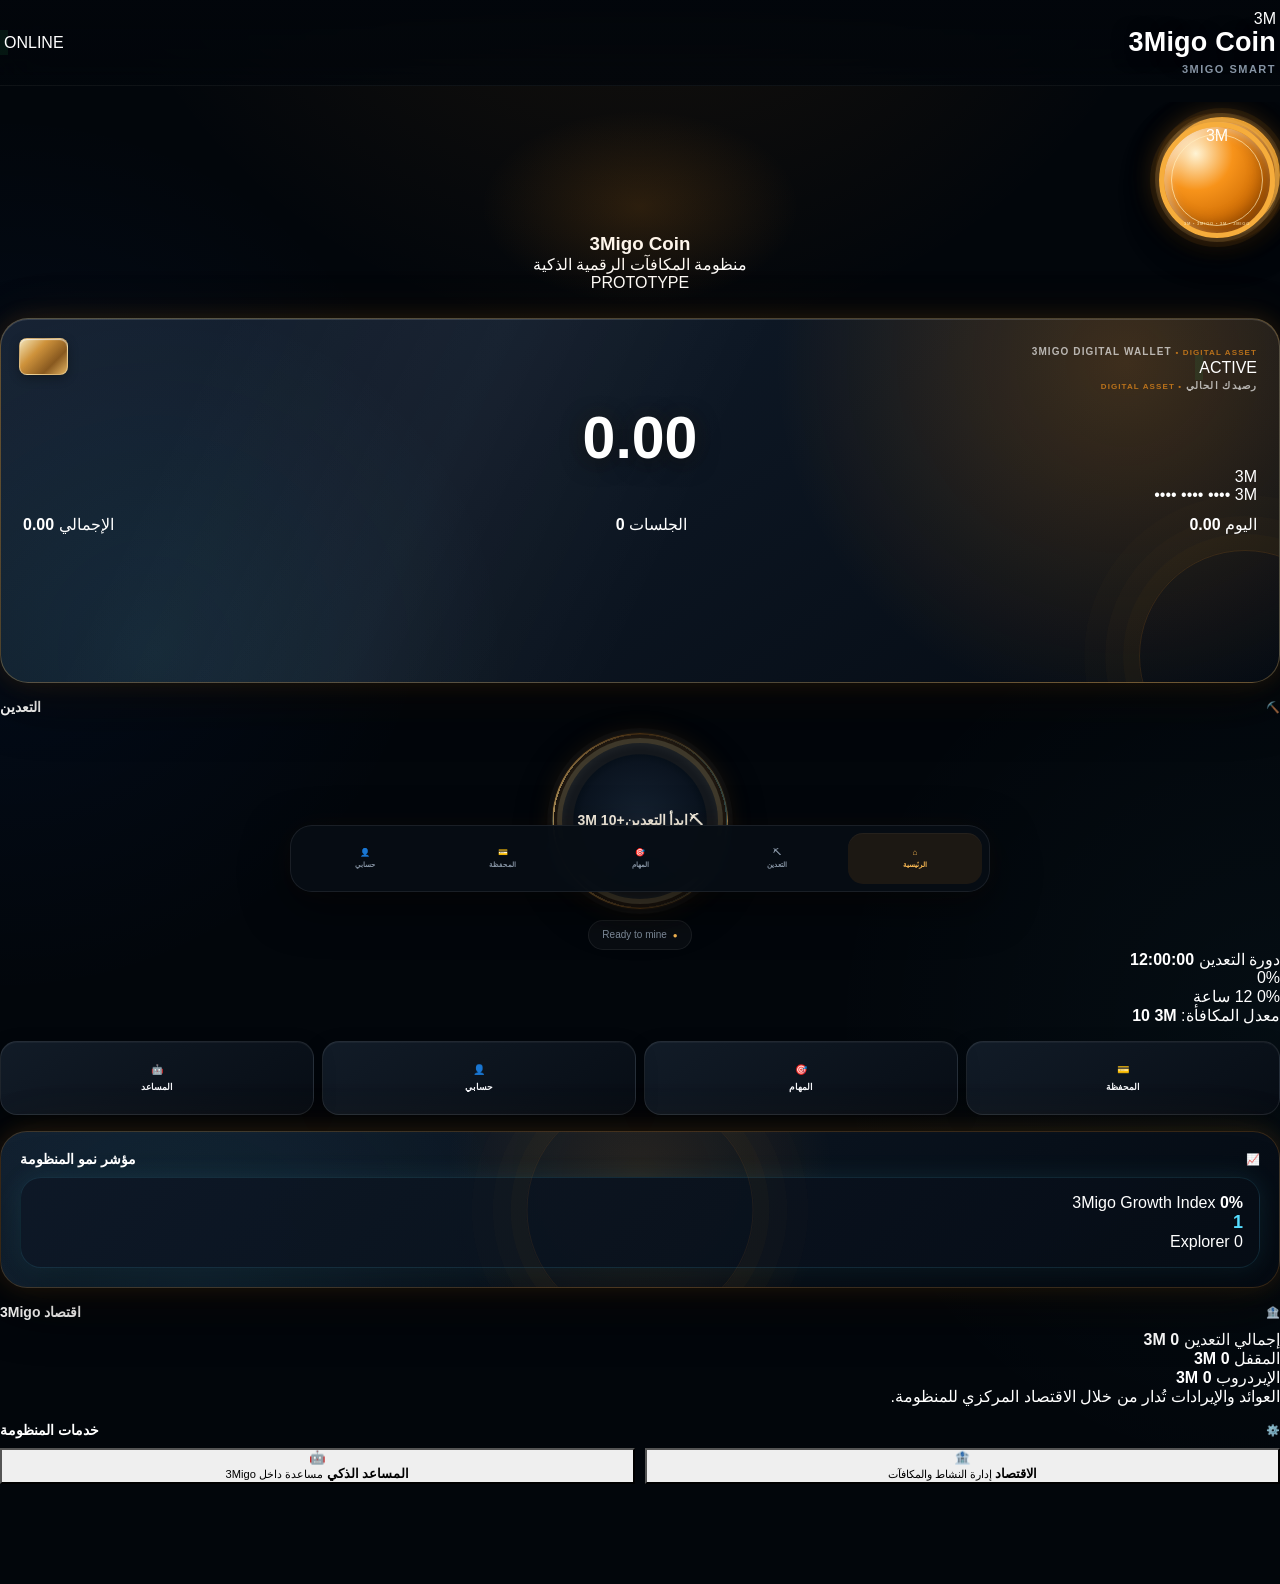
==== webapp/index.html @ f9b3beb5 "Update index.html" ====
<!DOCTYPE html>
<html lang="ar" dir="rtl">
<head>
    <meta charset="UTF-8">

    <meta
        name="viewport"
        content="width=device-width, initial-scale=1.0, maximum-scale=1.0, user-scalable=no"
    >

    <meta name="theme-color" content="#03070d">

    <title>3Migo Coin</title>

    <link rel="stylesheet" href="/webapp/style.css">
</head>

<body>

<div id="app">

    <!-- =====================================================
         TOP BAR
    ====================================================== -->
    <header class="topbar">

        <div class="brand">
            <div class="coin-symbol">3M</div>

            <div>
                <div class="brand-title">3Migo Coin</div>
                <div class="brand-subtitle">3MIGO SMART</div>
            </div>
        </div>

        <div class="topbar-status">
            <span class="status-dot"></span>
            <span>ONLINE</span>
        </div>

    </header>


    <!-- =====================================================
         APPLICATION VIEWS
    ====================================================== -->
    <main id="appViews">


        <!-- =================================================
             HOME
        ================================================== -->
        <section
            id="homeView"
            class="app-view active"
            data-view="home"
        >

            <!-- Hero -->
            <section class="hero">

                <div class="hero-logo">
                    <div class="coin-logo">
                        3M
                    </div>
                </div>

                <h1>3Migo Coin</h1>

                <p>
                    منظومة المكافآت الرقمية الذكية
                </p>

                <span class="beta-badge">
                    PROTOTYPE
                </span>

            </section>


            <!-- =================================================
                 PREMIUM WALLET CARD
            ================================================== -->
            <section class="wallet-card-wrap">

                <div class="balance-card premium-wallet-card">

                    <div class="wallet-card-glow"></div>

                    <div class="wallet-card-top">

                        <div>
                            <span class="balance-label">
                                3MIGO DIGITAL WALLET
                            </span>

                            <div class="wallet-card-status">
                                <span class="status-dot"></span>
                                ACTIVE
                            </div>
                        </div>

                        <div class="wallet-chip">
                            <span></span>
                            <span></span>
                            <span></span>
                        </div>

                    </div>


                    <div class="balance-label">
                        رصيدك الحالي
                    </div>

                    <div class="balance-value">
                        <span id="balanceValue">0.00</span>
                    </div>

                    <div class="balance-token">
                        3M
                    </div>


                    <div class="wallet-card-number">
                        <span id="memberCardNumber">
                            3M •••• •••• ••••
                        </span>
                    </div>


                    <div class="balance-meta">

                        <div class="balance-meta-item">
                            <span>اليوم</span>
                            <strong id="todayValue">0.00</strong>
                        </div>

                        <div class="balance-meta-item">
                            <span>الجلسات</span>
                            <strong id="sessionsValue">0</strong>
                        </div>

                        <div class="balance-meta-item">
                            <span>الإجمالي</span>
                            <strong id="totalValue">0.00</strong>
                        </div>

                    </div>

                </div>

            </section>


            <!-- =================================================
                 MINING CONTROL
            ================================================== -->
            <section class="mining-panel">

                <div class="section-title">
                    <span>⛏️</span>
                    التعدين
                </div>


                <div class="mining-orb-wrap">

                    <div
                        class="mining-progress-ring"
                        id="miningProgressRing"
                    >

                        <div class="mining-orb">

                            <button
                                id="mineBtn"
                                class="mine-btn circular-mine-btn"
                                type="button"
                            >

                                <span class="mine-icon">
                                    ⛏
                                </span>

                                <span
                                    class="mine-btn-text"
                                    id="mineBtnText"
                                >
                                    ابدأ التعدين
                                </span>

                                <span class="mine-reward">
                                    +10 3M
                                </span>

                            </button>

                        </div>

                    </div>

                </div>


                <!-- Mining status -->
                <div
                    class="mining-status"
                    id="miningState"
                >
                    جاهز للتعدين
                </div>


                <!-- Timeline -->
                <div class="mining-timeline">

                    <div class="timeline-label">
                        <span>دورة التعدين</span>

                        <strong id="miningTimer">
                            12:00:00
                        </strong>
                    </div>

                    <div class="timeline-track">

                        <div
                            class="timeline-progress"
                            id="miningProgress"
                        ></div>

                    </div>

                    <div class="timeline-footer">
                        <span>0%</span>
                        <span>12 ساعة</span>
                    </div>

                </div>


                <div class="mining-rate">
                    معدل المكافأة:
                    <strong id="rate">10 3M</strong>
                </div>

            </section>


            <!-- =================================================
                 QUICK ACTIONS
            ================================================== -->
            <section class="quick-actions">

                <button
                    class="quick-action"
                    data-view-target="wallet"
                    type="button"
                >
                    <span>💳</span>
                    <small>المحفظة</small>
                </button>

                <button
                    class="quick-action"
                    data-view-target="tasks"
                    type="button"
                >
                    <span>🎯</span>
                    <small>المهام</small>
                </button>

                <button
                    class="quick-action"
                    data-view-target="profile"
                    type="button"
                >
                    <span>👤</span>
                    <small>حسابي</small>
                </button>

                <button
                    class="quick-action"
                    data-action="open-ai"
                    type="button"
                >
                    <span>🤖</span>
                    <small>المساعد</small>
                </button>

            </section>


            <!-- =================================================
                 GROWTH INDEX
            ================================================== -->
            <section
                id="growthSection"
                class="section"
            >

                <div class="section-title">
                    <span>📈</span>
                    مؤشر نمو المنظومة
                </div>

                <div class="experience-preview">

                    <div class="experience-card">

                        <div class="experience-top">

                            <div>
                                <span class="muted">
                                    3Migo Growth Index
                                </span>

                                <strong id="growthIndex">
                                    0%
                                </strong>
                            </div>

                            <div
                                class="experience-level"
                                id="experienceLevel"
                            >
                                Level 1
                            </div>

                        </div>

                        <div class="progress-bar">

                            <div
                                id="experienceProgress"
                                class="progress-fill"
                            ></div>

                        </div>

                        <div class="experience-footer">

                            <span id="experienceName">
                                Starter
                            </span>

                            <span id="experienceScore">
                                0 XP
                            </span>

                        </div>

                    </div>

                </div>

            </section>


            <!-- =================================================
                 ECONOMY SUMMARY
            ================================================== -->
            <section class="section">

                <div class="section-title">
                    <span>🏦</span>
                    اقتصاد 3Migo
                </div>

                <div class="economy-preview">

                    <div class="economy-preview-card">

                        <span>
                            إجمالي التعدين
                        </span>

                        <strong id="homeTotalMined">
                            0 3M
                        </strong>

                    </div>


                    <div class="economy-preview-card">

                        <span>
                            المقفل
                        </span>

                        <strong id="homeLocked3m">
                            0 3M
                        </strong>

                    </div>


                    <div class="economy-preview-card">

                        <span>
                            الإيردروب
                        </span>

                        <strong id="homeAirdrop3m">
                            0 3M
                        </strong>

                    </div>

                </div>

                <div class="economy-preview-footer">
                    العوائد والإيرادات تُدار من خلال الاقتصاد المركزي للمنظومة.
                </div>

            </section>

        </section>



        <!-- =====================================================
             MINING PAGE
        ====================================================== -->
        <section
            id="miningView"
            class="app-view"
            data-view="mine"
            hidden
        >

            <div class="page-header">
                <span class="page-icon">⛏️</span>

                <div>
                    <h2>التعدين</h2>
                    <p>
                        اربح مكافآت 3M من خلال دورة التعدين
                    </p>
                </div>
            </div>


            <section class="mining-page-card">

                <div class="mining-page-orb">

                    <div
                        class="mining-progress-ring"
                        id="miningPageProgressRing"
                    >

                        <div class="mining-orb">

                            <button
                                id="mineBtnPage"
                                class="mine-btn circular-mine-btn"
                                type="button"
                            >

                                <span class="mine-icon">
                                    ⛏
                                </span>

                                <span id="mineBtnPageText">
                                    ابدأ التعدين
                                </span>

                                <span class="mine-reward">
                                    +10 3M
                                </span>

                            </button>

                        </div>

                    </div>

                </div>


                <div
                    class="mining-status"
                    id="miningPageState"
                >
                    جاهز للتعدين
                </div>


                <div class="mining-timer-large">

                    <span>
                        الوقت المتبقي
                    </span>

                    <strong id="miningPageTimer">
                        12:00:00
                    </strong>

                </div>


                <div class="mining-page-stats">

                    <div>
                        <span>المكافأة</span>
                        <strong>10 3M</strong>
                    </div>

                    <div>
                        <span>الدورة</span>
                        <strong>12 ساعة</strong>
                    </div>

                    <div>
                        <span>الحالة</span>
                        <strong id="miningPageStatus">
                            Ready
                        </strong>
                    </div>

                </div>

            </section>

        </section>



        <!-- =====================================================
             TASKS PAGE
        ====================================================== -->
        <section
            id="tasksView"
            class="app-view"
            data-view="tasks"
            hidden
        >

            <div class="page-header">

                <span class="page-icon">🎯</span>

                <div>
                    <h2>المهام</h2>
                    <p>
                        أنشطة ومكافآت مرتبطة باقتصاد 3Migo
                    </p>
                </div>

            </div>


            <div class="tasks-summary">

                <div>
                    <span>المهام المتاحة</span>
                    <strong id="tasksCount">0</strong>
                </div>

                <div>
                    <span>المكافآت</span>
                    <strong>3M</strong>
                </div>

            </div>


            <div
                id="tasksContainer"
                class="tasks-container"
            >

                <div class="loading-state">
                    جارٍ تحميل المهام...
                </div>

            </div>

        </section>



        <!-- =====================================================
             WALLET PAGE
        ====================================================== -->
        <section
            id="walletView"
            class="app-view"
            data-view="wallet"
            hidden
        >

            <div class="page-header">

                <span class="page-icon">💳</span>

                <div>
                    <h2>المحفظة</h2>
                    <p>
                        محفظتك الرقمية داخل منظومة 3Migo
                    </p>
                </div>

            </div>


            <!-- Main wallet card -->
            <section class="wallet-main premium-wallet-card">

                <div class="wallet-card-top">

                    <div>
                        <span class="balance-label">
                            3MIGO WALLET
                        </span>

                        <div class="wallet-card-status">
                            <span class="status-dot"></span>
                            SECURE
                        </div>
                    </div>

                    <div class="wallet-chip">
                        <span></span>
                        <span></span>
                        <span></span>
                    </div>

                </div>


                <span class="balance-label">
                    الرصيد
                </span>

                <div class="balance-value">
                    <span id="walletBalance">
                        0.00
                    </span>
                </div>

                <div class="balance-token">
                    3M
                </div>

                <div
                    class="wallet-card-number"
                    id="walletMemberNumber"
                >
                    3M •••• •••• ••••
                </div>

            </section>


            <!-- Wallet metrics -->
            <section class="wallet-metrics">

                <div class="wallet-metric">

                    <span>
                        إجمالي الرصيد
                    </span>

                    <strong id="walletTotal">
                        0.00 3M
                    </strong>

                </div>


                <div class="wallet-metric">

                    <span>
                        أرباح اليوم
                    </span>

                    <strong id="walletToday">
                        0.00 3M
                    </strong>

                </div>


                <div class="wallet-metric">

                    <span>
                        جلسات التعدين
                    </span>

                    <strong id="walletSessions">
                        0
                    </strong>

                </div>

            </section>


            <!-- Economic wallet -->
            <section class="wallet-economic">

                <div class="section-title">
                    <span>🏦</span>
                    الاقتصاد المركزي
                </div>

                <div class="economic-grid">

                    <div class="economic-card">

                        <span>المُعدّن</span>

                        <strong id="walletMined">
                            0 3M
                        </strong>

                    </div>

                    <div class="economic-card">

                        <span>المقفل</span>

                        <strong id="walletLocked">
                            0 3M
                        </strong>

                    </div>

                    <div class="economic-card">

                        <span>المتاح</span>

                        <strong id="walletUnlocked">
                            0 3M
                        </strong>

                    </div>

                    <div class="economic-card">

                        <span>الإيردروب</span>

                        <strong id="walletAirdrop">
                            0 3M
                        </strong>

                    </div>

                </div>

            </section>


            <!-- Transactions -->
            <section class="section">

                <div class="section-title">
                    <span>📜</span>
                    سجل العمليات
                </div>

                <div
                    id="transactionsList"
                    class="transactions-list"
                >

                    <div class="empty-state">
                        لا توجد عمليات بعد
                    </div>

                </div>

            </section>

        </section>



        <!-- =====================================================
             PROFILE PAGE
        ====================================================== -->
        <section
            id="profileView"
            class="app-view"
            data-view="profile"
            hidden
        >

            <div class="page-header">

                <span class="page-icon">👤</span>

                <div>
                    <h2>حسابي</h2>
                    <p>
                        بيانات العضوية والإحالة
                    </p>
                </div>

            </div>


            <!-- Profile card -->
            <section class="profile-card">

                <div class="profile-avatar">
                    3M
                </div>

                <div class="profile-info">

                    <strong id="profileUsername">
                        مستخدم 3Migo
                    </strong>

                    <span id="profileTelegramId">
                        Telegram ID: —
                    </span>

                    <span id="profileMemberId">
                        Member ID: —
                    </span>

                </div>

            </section>


            <!-- Experience -->
            <section class="section">

                <div class="section-title">
                    <span>⭐</span>
                    مستوى العضوية
                </div>

                <div class="experience-card">

                    <div class="experience-top">

                        <div>

                            <span class="muted">
                                المستوى
                            </span>

                            <strong id="profileExperienceLevel">
                                Level 1
                            </strong>

                        </div>

                        <div>

                            <span class="muted">
                                النقاط
                            </span>

                            <strong id="profileExperienceScore">
                                0 XP
                            </strong>

                        </div>

                    </div>


                    <div class="progress-bar">

                        <div
                            id="profileExperienceProgress"
                            class="progress-fill"
                        ></div>

                    </div>


                    <div class="experience-footer">

                        <span id="profileExperienceName">
                            Starter
                        </span>

                        <span id="profileNextScore">
                            الهدف التالي
                        </span>

                    </div>

                </div>

            </section>


            <!-- =================================================
                 REFERRAL CARD
            ================================================== -->
            <section class="referral-card premium-referral-card">

                <div class="referral-header">

                    <div>

                        <span class="muted">
                            3MIGO REFERRAL
                        </span>

                        <h3>
                            برنامج الإحالة
                        </h3>

                    </div>

                    <div class="referral-icon">
                        ↗
                    </div>

                </div>


                <p class="referral-description">
                    شارك رابطك لدعوة مستخدمين جدد إلى منظومة 3Migo.
                </p>


                <!-- Referral code -->
                <div class="referral-code-box">

                    <span>
                        كود الإحالة
                    </span>

                    <strong
                        id="referralCode"
                    >
                        3MIGO
                    </strong>

                </div>


                <!-- Visual barcode -->
                <div class="referral-barcode-wrap">

                    <div
                        id="referralBarcode"
                        class="referral-barcode"
                        aria-label="Referral barcode"
                    ></div>

                    <span>
                        REFERRAL ID
                    </span>

                </div>


                <!-- Referral link -->
                <div class="referral-link-box">

                    <input
                        id="referralLink"
                        type="text"
                        readonly
                        value=""
                        aria-label="Referral link"
                    >

                    <button
                        class="secondary-btn"
                        data-action="copy-referral"
                        type="button"
                    >
                        نسخ
                    </button>

                </div>


                <div class="referral-actions">

                    <button
                        class="primary-btn"
                        data-action="share-referral"
                        type="button"
                    >
                        مشاركة رابط الإحالة
                    </button>

                </div>


                <!-- Referral stats -->
                <div class="referral-stats">

                    <div>

                        <span>
                            الإحالات
                        </span>

                        <strong id="referralCount">
                            0
                        </strong>

                    </div>

                    <div>

                        <span>
                            المكافآت
                        </span>

                        <strong id="referralEarned">
                            0 3M
                        </strong>

                    </div>

                </div>

            </section>

        </section>

    </main>



    <!-- =====================================================
         SYSTEM / ECONOMY SECTION
    ====================================================== -->
    <section
        id="economicSection"
        class="system-section"
    >

        <div class="section-title">
            <span>⚙️</span>
            خدمات المنظومة
        </div>

        <div class="master-services">

            <button
                class="master-service-card"
                data-action="open-economic"
                type="button"
            >

                <span>🏦</span>

                <div>
                    <strong>الاقتصاد</strong>
                    <small>
                        إدارة النشاط والمكافآت
                    </small>
                </div>

            </button>


            <button
                class="master-service-card"
                data-action="open-ai"
                type="button"
            >

                <span>🤖</span>

                <div>
                    <strong>المساعد الذكي</strong>
                    <small>
                        مساعدة داخل 3Migo
                    </small>
                </div>

            </button>

        </div>

    </section>



    <!-- =====================================================
         ECONOMIC MODAL
    ====================================================== -->
    <div
        id="economicModal"
        class="modal-overlay"
        hidden
    >

        <div class="modal-card">

            <div class="modal-header">

                <div>
                    <span>🏦</span>
                    <strong>اقتصاد 3Migo</strong>
                </div>

                <button
                    class="modal-close"
                    data-action="close-modal"
                    type="button"
                >
                    ×
                </button>

            </div>


            <div class="economic-modal-content">

                <div class="economic-card">

                    <span>
                        إجمالي التعدين
                    </span>

                    <strong id="economicTotalMined">
                        0 3M
                    </strong>

                </div>


                <div class="economic-card">

                    <span>
                        المساهمة
                    </span>

                    <strong id="economicContribution">
                        0
                    </strong>

                </div>


                <div class="economic-card">

                    <span>
                        الثقة
                    </span>

                    <strong id="economicTrust">
                        0
                    </strong>

                </div>


                <div class="economic-card">

                    <span>
                        الإيردروب
                    </span>

                    <strong id="economicAirdrop">
                        0 3M
                    </strong>

                </div>

            </div>


            <div class="modal-actions">

                <button
                    class="primary-btn"
                    data-action="preview-airdrop"
                    type="button"
                >
                    معاينة الإيردروب
                </button>

            </div>

        </div>

    </div>



    <!-- =====================================================
         AI ASSISTANT
    ====================================================== -->
    <div
        id="aiModal"
        class="modal-overlay"
        hidden
    >

        <div class="modal-card ai-modal-card">

            <div class="modal-header">

                <div>

                    <span>🤖</span>

                    <strong>
                        مساعد 3Migo الذكي
                    </strong>

                </div>

                <button
                    class="modal-close"
                    data-action="close-modal"
                    type="button"
                >
                    ×
                </button>

            </div>


            <div
                id="aiMessages"
                class="ai-messages"
            >

                <div class="ai-message assistant">

                    <strong>
                        3Migo AI
                    </strong>

                    <p>
                        مرحباً بك. يمكنني مساعدتك في فهم التعدين،
                        المحفظة، الإحالة، المهام واقتصاد المنظومة.
                    </p>

                </div>

            </div>


            <div class="ai-quick-actions">

                <button
                    data-ai-question="كيف يعمل التعدين؟"
                    type="button"
                >
                    التعدين
                </button>

                <button
                    data-ai-question="كيف تعمل المحفظة؟"
                    type="button"
                >
                    المحفظة
                </button>

                <button
                    data-ai-question="كيف تعمل الإحالة؟"
                    type="button"
                >
                    الإحالة
                </button>

                <button
                    data-ai-question="ما هو اقتصاد 3Migo؟"
                    type="button"
                >
                    الاقتصاد
                </button>

            </div>


            <div class="ai-input-row">

                <input
                    id="aiInput"
                    type="text"
                    placeholder="اكتب سؤالك..."
                    autocomplete="off"
                >

                <button
                    id="aiSend"
                    type="button"
                >
                    إرسال
                </button>

            </div>


            <div class="ai-note">
                المساعد داخل التطبيق للتوجيه والمعلومات العامة.
            </div>

        </div>

    </div>



    <!-- =====================================================
         WALLET MODAL
    ====================================================== -->
    <div
        id="walletModal"
        class="modal-overlay"
        hidden
    >

        <div class="modal-card">

            <div class="modal-header">

                <div>
                    <span>💳</span>
                    <strong>المحفظة</strong>
                </div>

                <button
                    class="modal-close"
                    data-action="close-modal"
                    type="button"
                >
                    ×
                </button>

            </div>


            <div class="wallet-economic">

                <div class="wallet-main">

                    <span class="balance-label">
                        BALANCE
                    </span>

                    <div class="balance-value">
                        <span id="modalWalletBalance">
                            0.00
                        </span>
                    </div>

                    <span class="balance-token">
                        3M
                    </span>

                </div>

            </div>

        </div>

    </div>



    <!-- =====================================================
         AD GALAXY MODAL
    ====================================================== -->
    <div
        id="adGalaxyModal"
        class="modal-overlay"
        hidden
    >

        <div class="modal-card">

            <div class="modal-header">

                <div>
                    <span>📢</span>
                    <strong>
                        Ad Galaxy
                    </strong>
                </div>

                <button
                    class="modal-close"
                    data-action="close-modal"
                    type="button"
                >
                    ×
                </button>

            </div>


            <div class="promotion-card">

                <h3>
                    إعلانات ومهام المنظومة
                </h3>

                <p>
                    الأنشطة الإعلانية والمهام تمثل مصادر نشاط
                    مرتبطة باقتصاد 3Migo.
                </p>

                <button
                    class="primary-btn"
                    data-action="refresh-ads"
                    type="button"
                >
                    تحديث الأنشطة
                </button>

            </div>

        </div>

    </div>



    <!-- =====================================================
         SPEND MODAL
    ====================================================== -->
    <div
        id="spendModal"
        class="modal-overlay"
        hidden
    >

        <div class="modal-card">

            <div class="modal-header">

                <div>
                    <span>💰</span>
                    <strong>
                        استخدام 3M
                    </strong>
                </div>

                <button
                    class="modal-close"
                    data-action="close-modal"
                    type="button"
                >
                    ×
                </button>

            </div>


            <p class="modal-description">
                استخدام الرصيد داخل الخدمات المتاحة في المنظومة.
            </p>


            <div class="modal-actions">

                <button
                    class="primary-btn"
                    data-action="spend-economic"
                    type="button"
                >
                    متابعة
                </button>

            </div>

        </div>

    </div>



    <!-- =====================================================
         TOAST
    ====================================================== -->
    <div
        id="toast"
        class="toast"
        role="status"
        aria-live="polite"
        hidden
    ></div>



    <!-- =====================================================
         BOTTOM NAVIGATION
    ====================================================== -->
    <nav
        id="bottomNav"
        class="bottom-nav"
        aria-label="التنقل الرئيسي"
    >

        <button
            class="nav-item active"
            data-view-target="home"
            type="button"
        >
            <span>⌂</span>
            <small>الرئيسية</small>
        </button>


        <button
            class="nav-item"
            data-view-target="mine"
            type="button"
        >
            <span>⛏</span>
            <small>التعدين</small>
        </button>


        <button
            class="nav-item"
            data-view-target="tasks"
            type="button"
        >
            <span>🎯</span>
            <small>المهام</small>
        </button>


        <button
            class="nav-item"
            data-view-target="wallet"
            type="button"
        >
            <span>💳</span>
            <small>المحفظة</small>
        </button>


        <button
            class="nav-item"
            data-view-target="profile"
            type="button"
        >
            <span>👤</span>
            <small>حسابي</small>
        </button>

    </nav>

</div>


<!-- =========================================================
     JAVASCRIPT
========================================================== -->
<script src="/webapp/app.js"></script>

</body>
</html>
---- webapp/style.css ----
/* =========================================================
   3Migo Coin — Telegram Mini App
   STYLE SHEET
   VERSION 5.3
   3MIGO SMART — DIGITAL ECONOMY EXPERIENCE

   V5.3 DESIGN:
   - Premium 3Migo Financial Card
   - Circular Mining Core
   - 12H Mining Timeline Visual
   - Referral ID / Barcode Visual
   - Growth Index Visual System
   - Wallet / Referral / Tasks / AI / Profile styling
   - Mobile First
   - Existing IDs preserved
   - Existing classes preserved
   - Existing data-action contracts preserved
   - Compatible with app.js V5.0
   - NO API / DB / Economic Engine changes
========================================================= */


/* =========================================================
   01. ROOT
========================================================= */

:root {

    --bg: #02060b;
    --bg-deep: #010308;
    --bg-soft: #07111c;

    --card: rgba(9, 16, 25, 0.94);
    --card-2: rgba(14, 23, 35, 0.97);
    --card-3: rgba(19, 30, 44, 0.98);

    --gold: #f7931a;
    --gold-light: #ffbd55;
    --gold-soft: #ffd98a;
    --gold-pale: #ffe9bd;

    --orange: #ff8a00;
    --orange-dark: #b95700;

    --cyan: #55ddff;
    --cyan-soft: #9aeaff;

    --blue: #1769ff;
    --blue-light: #56a8ff;

    --green: #25d366;
    --green-soft: #74ffa7;

    --red: #ff5b64;
    --yellow: #ffd84d;

    --white: #ffffff;
    --text: #f7f9fc;
    --text-soft: #dbe5ef;
    --muted: #8997a7;

    --border: rgba(255,255,255,.08);
    --border-soft: rgba(255,255,255,.05);
    --border-gold: rgba(247,147,26,.28);
    --border-cyan: rgba(85,221,255,.20);

    --shadow:
        0 18px 55px rgba(0,0,0,.40);

    --shadow-gold:
        0 0 22px rgba(247,147,26,.15),
        0 0 65px rgba(247,147,26,.06);

    --shadow-cyan:
        0 0 25px rgba(85,221,255,.12);

    --radius-sm: 10px;
    --radius-md: 15px;
    --radius-lg: 21px;
    --radius-xl: 29px;
    --radius-pill: 999px;

    --transition: 180ms ease;

    --mine-progress: 0deg;
}


/* =========================================================
   02. RESET
========================================================= */

* {
    box-sizing: border-box;
    margin: 0;
    padding: 0;
}

html {
    scroll-behavior: smooth;
}

body {
    min-height: 100vh;

    font-family:
        Arial,
        Tahoma,
        sans-serif;

    color: var(--white);

    background:
        radial-gradient(
            circle at 50% -15%,
            rgba(247,147,26,.11),
            transparent 30%
        ),
        radial-gradient(
            circle at 0% 35%,
            rgba(23,105,255,.07),
            transparent 27%
        ),
        radial-gradient(
            circle at 100% 65%,
            rgba(85,221,255,.035),
            transparent 28%
        ),
        var(--bg);

    padding-bottom: 100px;

    overflow-x: hidden;

    -webkit-font-smoothing: antialiased;
    text-rendering: optimizeLegibility;
}

button,
input,
textarea,
select {
    font-family: inherit;
}

button {
    cursor: pointer;

    -webkit-tap-highlight-color: transparent;
    appearance: none;
    -webkit-appearance: none;
}

button:disabled {
    cursor: not-allowed;
}

img {
    max-width: 100%;
    display: block;
}

a {
    color: inherit;
    text-decoration: none;
}

h1,
h2,
h3,
h4,
p,
span,
div {
    overflow-wrap: break-word;
}


/* =========================================================
   03. GLOBAL BUTTON SAFETY
========================================================= */

button,
.primary-btn,
.secondary-btn,
.icon-btn,
.task-btn,
.complete-task-btn,
#mineBtn,
#copyReferralBtn,
#shareReferralBtn,
#economicDashboardBtn,
.wallet-action {
    text-overflow: ellipsis;
    line-height: 1.2;
    text-align: center;
    vertical-align: middle;
}

.app button {
    font-family: Arial, Tahoma, sans-serif;
}


/* =========================================================
   04. SCROLLBAR
========================================================= */

::-webkit-scrollbar {
    width: 5px;
}

::-webkit-scrollbar-track {
    background: var(--bg-deep);
}

::-webkit-scrollbar-thumb {
    background: rgba(247,147,26,.45);
    border-radius: var(--radius-pill);
}

::-webkit-scrollbar-thumb:hover {
    background: rgba(247,147,26,.75);
}


/* =========================================================
   05. APP
========================================================= */

.app {
    position: relative;

    width: 100%;
    max-width: 720px;

    margin: 0 auto;

    padding:
        0 14px;

    direction: rtl;
}

main {
    width: 100%;
}


/* =========================================================
   06. TOP BAR
========================================================= */

.topbar {
    position: sticky;
    top: 0;
    z-index: 100;

    display: flex;
    align-items: center;
    justify-content: space-between;

    min-height: 58px;

    padding: 10px 4px;

    background:
        linear-gradient(
            180deg,
            rgba(2,6,11,.97),
            rgba(2,6,11,.78)
        );

    border-bottom:
        1px solid rgba(255,255,255,.05);

    backdrop-filter: blur(20px);
    -webkit-backdrop-filter: blur(20px);
}

.topbar-left,
.topbar-right {
    display: flex;
    align-items: center;
}

.topbar-left {
    gap: 8px;
}

.topbar-right {
    gap: 8px;
}

.topbar-title {
    font-size: 17px;
    font-weight: 900;
    letter-spacing: .3px;
    white-space: nowrap;
}

.verified {
    display: inline-flex;
    align-items: center;
    justify-content: center;

    width: 19px;
    height: 19px;

    flex: 0 0 19px;

    border-radius: 50%;

    color: #061018;

    background:
        linear-gradient(
            135deg,
            var(--cyan),
            var(--cyan-soft)
        );

    font-size: 11px;
    font-weight: 900;

    box-shadow:
        0 0 13px rgba(85,221,255,.35);
}

.status-dot {
    width: 8px;
    height: 8px;

    flex: 0 0 8px;

    border-radius: 50%;

    background: var(--green);

    box-shadow:
        0 0 0 4px rgba(37,211,102,.08),
        0 0 14px rgba(37,211,102,.60);

    animation:
        statusPulse 2s infinite ease-in-out;
}

@keyframes statusPulse {

    0%,
    100% {
        opacity: .65;
        transform: scale(.9);
    }

    50% {
        opacity: 1;
        transform: scale(1.05);
    }
}


/* =========================================================
   07. HERO
========================================================= */

.hero {
    position: relative;

    padding: 15px 0 10px;

    text-align: center;

    overflow: hidden;
}

.hero::before {
    content: "";

    position: absolute;

    left: 50%;
    top: 5px;

    width: 330px;
    height: 200px;

    transform: translateX(-50%);

    background:
        radial-gradient(
            ellipse,
            rgba(247,147,26,.15),
            transparent 68%
        );

    pointer-events: none;
}


/* =========================================================
   08. COIN STAGE
========================================================= */

.coin-stage {
    position: relative;

    width: 180px;
    height: 180px;

    margin: 0 auto 8px;

    display: flex;
    align-items: center;
    justify-content: center;
}

.coin-glow {
    position: absolute;

    width: 145px;
    height: 145px;

    border-radius: 50%;

    background:
        radial-gradient(
            circle,
            rgba(247,147,26,.36),
            rgba(247,147,26,.06) 50%,
            transparent 72%
        );

    filter: blur(8px);

    animation:
        coinGlow 3.5s ease-in-out infinite;
}

.coin-ring {
    position: absolute;

    width: 166px;
    height: 166px;

    border-radius: 50%;

    border:
        1px solid rgba(247,147,26,.27);

    box-shadow:
        0 0 18px rgba(247,147,26,.10),
        inset 0 0 18px rgba(247,147,26,.06);

    animation:
        ringRotate 16s linear infinite;
}

@keyframes ringRotate {

    from {
        transform: rotate(0deg);
    }

    to {
        transform: rotate(360deg);
    }
}

@keyframes coinGlow {

    0%,
    100% {
        opacity: .65;
        transform: scale(.94);
    }

    50% {
        opacity: 1;
        transform: scale(1.06);
    }
}


/* =========================================================
   09. COIN LOGO
========================================================= */

.coin-logo,
.hero-logo {
    position: relative;
    z-index: 3;

    width: 104px;
    height: 104px;

    flex: 0 0 104px;

    object-fit: cover;

    border-radius: 50%;

    border:
        5px solid #f6ad3c;

    background:
        radial-gradient(
            circle at 30% 25%,
            #fff4d5,
            #f7931a 34%,
            #c86600 74%,
            #713500
        );

    box-shadow:
        0 0 0 4px rgba(255,207,125,.14),
        0 0 0 9px rgba(247,147,26,.08),
        inset 5px 5px 12px rgba(255,255,255,.45),
        inset -7px -8px 15px rgba(78,35,0,.48),
        0 12px 35px rgba(0,0,0,.55),
        0 0 32px rgba(247,147,26,.23);

    animation:
        coinFloat 4s ease-in-out infinite;
}

.coin-logo::before,
.hero-logo::before {
    content: "";

    position: absolute;

    inset: 7px;

    border-radius: 50%;

    border:
        1px solid rgba(255,240,194,.65);

    pointer-events: none;
}

.coin-logo::after,
.hero-logo::after {
    content:
        "3M • 3MIGO • 3M • 3MIGO";

    position: absolute;

    left: 50%;
    bottom: 7px;

    width: 82%;

    transform: translateX(-50%);

    color: rgba(255,236,181,.72);

    font-size: 4px;
    font-weight: 900;

    letter-spacing: .8px;

    white-space: nowrap;

    text-align: center;
}

@keyframes coinFloat {

    0%,
    100% {
        transform: translateY(0) rotate(-1deg);
    }

    50% {
        transform: translateY(-4px) rotate(1deg);
    }
}


/* =========================================================
   10. BRAND
========================================================= */

.brand-title {
    position: relative;
    z-index: 2;

    font-size: 27px;
    line-height: 1.08;

    font-weight: 900;

    letter-spacing: .2px;

    direction: ltr;

    text-shadow:
        0 3px 18px rgba(0,0,0,.55);
}

.brand-title .coin-symbol {
    display: inline-block;

    margin-right: 4px;

    color: var(--gold);

    font-size: 28px;

    text-shadow:
        0 0 14px rgba(247,147,26,.45);
}

.brand-subtitle {
    margin-top: 6px;

    color: var(--muted);

    font-size: 11px;
    font-weight: 700;

    letter-spacing: 1.5px;

    text-transform: uppercase;

    direction: ltr;
}

.hero-badges {
    display: flex;

    justify-content: center;
    align-items: center;

    flex-wrap: wrap;

    gap: 6px;

    margin-top: 10px;
}

.badge {
    display: inline-flex;
    align-items: center;
    justify-content: center;

    min-height: 25px;

    padding: 4px 10px;

    border-radius: var(--radius-pill);

    color: var(--text-soft);

    background:
        rgba(255,255,255,.045);

    border:
        1px solid var(--border);

    font-size: 10px;
    font-weight: 800;

    white-space: nowrap;
}

.badge.gold {
    color: var(--gold-light);

    border-color:
        var(--border-gold);

    background:
        rgba(247,147,26,.08);
}

.badge.cyan {
    color: var(--cyan);

    border-color:
        var(--border-cyan);

    background:
        rgba(85,221,255,.06);
}


/* =========================================================
   11. SECTION SYSTEM
========================================================= */

section {
    width: 100%;

    margin-top: 16px;
}

.section-title {
    display: flex;

    align-items: center;
    justify-content: space-between;

    gap: 10px;

    margin-bottom: 10px;

    font-size: 14px;
    font-weight: 900;
}

.section-title span {
    color: var(--muted);

    font-size: 11px;
    font-weight: 600;

    white-space: nowrap;
}


/* =========================================================
   12. GENERIC CARD
========================================================= */

.card {
    position: relative;

    padding: 16px;

    border-radius: var(--radius-lg);

    background:
        linear-gradient(
            145deg,
            rgba(19,29,41,.96),
            rgba(6,12,20,.96)
        );

    border:
        1px solid var(--border);

    box-shadow:
        var(--shadow);

    overflow: hidden;

    isolation: isolate;
}

.card::before {
    content: "";

    position: absolute;

    left: 0;
    top: 0;

    width: 100%;
    height: 1px;

    background:
        linear-gradient(
            90deg,
            transparent,
            rgba(255,255,255,.16),
            transparent
        );
}


/* =========================================================
   13. 3MIGO PREMIUM FINANCIAL CARD
========================================================= */

.balance-card {
    position: relative;

    min-height: 345px;

    padding: 22px;

    border-radius: 28px;

    overflow: hidden;

    background:

        /* metallic light */
        linear-gradient(
            115deg,
            transparent 15%,
            rgba(255,255,255,.035) 35%,
            transparent 54%
        ),

        /* gold atmosphere */
        radial-gradient(
            circle at 88% 12%,
            rgba(247,147,26,.22),
            transparent 30%
        ),

        radial-gradient(
            circle at 12% 92%,
            rgba(85,221,255,.08),
            transparent 30%
        ),

        /* card body */
        linear-gradient(
            145deg,
            #172334 0%,
            #0d1724 42%,
            #050b13 100%
        );

    border:
        1px solid rgba(255,201,108,.28);

    box-shadow:
        var(--shadow),
        var(--shadow-gold),
        inset 0 1px 0 rgba(255,255,255,.14);

    direction: rtl;

    isolation: isolate;
}


/* metallic edge */

.balance-card::before {
    content: "";

    position: absolute;

    left: 18px;
    top: 19px;

    width: 47px;
    height: 35px;

    border-radius: 8px;

    background:
        linear-gradient(
            135deg,
            #fff0c0,
            #d99a3d 35%,
            #8f5d1f 70%,
            #efbd65
        );

    border:
        1px solid rgba(255,232,177,.55);

    box-shadow:
        inset 0 1px 1px rgba(255,255,255,.7),
        0 3px 12px rgba(0,0,0,.35);

    opacity: .95;

    z-index: 1;
}


/* decorative circuit lines */

.balance-card::after {
    content: "";

    position: absolute;

    right: -72px;
    bottom: -80px;

    width: 210px;
    height: 210px;

    border-radius: 50%;

    border:
        1px solid rgba(247,147,26,.14);

    box-shadow:
        0 0 0 16px rgba(247,147,26,.025),
        0 0 0 34px rgba(247,147,26,.018),
        0 0 0 55px rgba(247,147,26,.012);

    pointer-events: none;

    z-index: 0;
}

.balance-card > * {
    position: relative;
    z-index: 3;
}


/* small digital identity */

.balance-card .balance-label {
    margin-top: 3px;

    color: rgba(255,255,255,.66);

    font-size: 10px;
    font-weight: 800;

    letter-spacing: 1.1px;

    text-align: right;

    text-transform: uppercase;
}

.balance-card .balance-label::after {
    content: " • DIGITAL ASSET";

    color: rgba(247,147,26,.68);

    font-size: 8px;
}


/* balance */

.balance-value {
    margin-top: 18px;

    display: flex;

    align-items: baseline;
    justify-content: center;

    gap: 8px;

    font-size:
        clamp(39px, 11vw, 59px);

    line-height: 1;

    font-weight: 900;

    color: var(--white);

    direction: ltr;

    white-space: nowrap;

    text-shadow:
        0 4px 22px rgba(0,0,0,.52),
        0 0 22px rgba(247,147,26,.08);
}

.balance-value .unit {
    color: var(--gold-light);

    font-size: 15px;
    font-weight: 900;

    letter-spacing: 1px;
}


/* card meta */

.balance-meta {
    display: flex;

    align-items: center;
    justify-content: space-between;

    gap: 10px;

    margin-top: 11px;

    direction: rtl;
}

.rate {
    color: var(--muted);

    font-size: 10px;

    line-height: 1.4;

    text-align: right;
}

.rate strong {
    color: var(--gold-light);
}


/* =========================================================
   14. MINING CORE
========================================================= */

#mineBtn {
    --ring-color:
        rgba(247,147,26,.96);

    position: relative;

    display: flex;

    align-items: center;
    justify-content: center;

    width: 154px;
    height: 154px;

    min-height: 154px;

    margin:
        23px auto 0;

    padding: 0;

    border-radius: 50%;

    border:
        5px solid rgba(255,202,108,.18);

    color: #fff8e9;

    background:

        /* inner core */
        radial-gradient(
            circle,
            #152231 0%,
            #0b1420 53%,
            #07101a 60%,
            transparent 61%
        ),

        /* mining timeline */
        conic-gradient(
            from -90deg,
            var(--ring-color)
                0deg
                var(--mine-progress),

            rgba(255,255,255,.08)
                var(--mine-progress)
                360deg
        );

    box-shadow:
        0 0 0 6px rgba(247,147,26,.035),
        0 0 0 10px rgba(255,255,255,.025),
        0 12px 38px rgba(0,0,0,.50),
        0 0 30px rgba(247,147,26,.17),
        inset 0 2px 10px rgba(255,255,255,.06);

    font-size: 14px;
    font-weight: 900;

    line-height: 1.25;

    text-align: center;

    white-space: normal;

    overflow: visible;

    isolation: isolate;

    transition:
        transform var(--transition),
        filter var(--transition),
        box-shadow var(--transition);
}


/* orbital ring */

#mineBtn::before {
    content: "";

    position: absolute;

    inset: -10px;

    border-radius: 50%;

    border:
        1px solid rgba(247,147,26,.20);

    background:
        conic-gradient(
            from -90deg,
            rgba(255,218,139,.9),
            rgba(247,147,26,.12),
            rgba(85,221,255,.35),
            rgba(247,147,26,.10),
            rgba(255,218,139,.9)
        );

    -webkit-mask:
        radial-gradient(
            farthest-side,
            transparent calc(100% - 2px),
            #000 0
        );

    mask:
        radial-gradient(
            farthest-side,
            transparent calc(100% - 2px),
            #000 0
        );

    opacity: .72;

    z-index: -1;
}


/* idle mining pulse */

#mineBtn:hover {
    filter: brightness(1.08);

    box-shadow:
        0 0 0 7px rgba(247,147,26,.05),
        0 14px 42px rgba(0,0,0,.52),
        0 0 42px rgba(247,147,26,.25);
}

#mineBtn:active {
    transform: scale(.95);
}


/* active mining states */

#mineBtn:disabled,
#mineBtn.is-mining,
#mineBtn.mining-active,
#mineBtn.active,
#mineBtn[aria-pressed="true"] {

    --ring-color:
        rgba(85,221,255,.95);

    color: var(--cyan-soft);

    animation:
        miningCorePulse 2.2s ease-in-out infinite;
}

#mineBtn:disabled::before,
#mineBtn.is-mining::before,
#mineBtn.mining-active::before,
#mineBtn.active::before,
#mineBtn[aria-pressed="true"]::before {

    animation:
        miningOrbit 2.5s linear infinite;
}

@keyframes miningCorePulse {

    0%,
    100% {
        box-shadow:
            0 0 0 7px rgba(85,221,255,.035),
            0 12px 38px rgba(0,0,0,.50),
            0 0 28px rgba(85,221,255,.15);
    }

    50% {
        box-shadow:
            0 0 0 10px rgba(85,221,255,.05),
            0 14px 44px rgba(0,0,0,.54),
            0 0 48px rgba(85,221,255,.25);
    }
}

@keyframes miningOrbit {

    from {
        transform: rotate(0deg);
    }

    to {
        transform: rotate(360deg);
    }
}


/* mining status */

#miningState {
    display: block;

    width: fit-content;
    max-width: 92%;

    margin:
        16px auto 0;

    padding:
        7px 13px;

    border-radius: var(--radius-pill);

    color: var(--muted);

    background:
        rgba(255,255,255,.035);

    border:
        1px solid rgba(255,255,255,.07);

    font-size: 10px;

    line-height: 1.4;

    text-align: center;

    direction: rtl;
}

#miningState:not(:empty)::before {
    content: "●";

    margin-left: 6px;

    color: var(--gold-light);

    font-size: 8px;
}


/* =========================================================
   15. QUICK ACTIONS
========================================================= */

.quick-actions {
    display: grid;

    grid-template-columns:
        repeat(4, 1fr);

    gap: 8px;
}

.quick-action,
.action-card {
    position: relative;

    min-height: 76px;

    padding: 9px 6px;

    display: flex;

    flex-direction: column;

    align-items: center;
    justify-content: center;

    gap: 6px;

    color: var(--text);

    background:
        linear-gradient(
            145deg,
            rgba(18,28,40,.97),
            rgba(7,13,21,.97)
        );

    border:
        1px solid var(--border);

    border-radius: 17px;

    overflow: hidden;

    transition:
        transform var(--transition),
        border-color var(--transition),
        box-shadow var(--transition);
}

.quick-action:hover,
.action-card:hover {
    transform: translateY(-2px);

    border-color:
        rgba(247,147,26,.30);

    box-shadow:
        0 10px 28px rgba(0,0,0,.25),
        0 0 18px rgba(247,147,26,.07);
}

.quick-action .icon,
.action-card .icon {
    width: 30px;
    height: 30px;

    display: flex;

    align-items: center;
    justify-content: center;

    border-radius: 10px;

    color: var(--gold-light);

    background:
        rgba(247,147,26,.08);

    border:
        1px solid rgba(247,147,26,.10);

    font-size: 18px;
}

.quick-action span,
.action-card span {
    max-width: 100%;

    color: var(--text-soft);

    font-size: 10px;
    font-weight: 800;

    line-height: 1.2;

    text-align: center;

    white-space: nowrap;

    overflow: hidden;

    text-overflow: ellipsis;
}


/* =========================================================
   16. EXPERIENCE
========================================================= */

.experience-card {
    padding: 16px;

    border-radius: var(--radius-lg);

    background:
        linear-gradient(
            135deg,
            rgba(14,24,38,.96),
            rgba(6,13,22,.96)
        );

    border:
        1px solid rgba(85,221,255,.12);

    box-shadow:
        var(--shadow),
        var(--shadow-cyan);
}

.experience-header {
    display: flex;

    align-items: center;
    justify-content: space-between;

    gap: 10px;
}

.experience-level {
    color: var(--cyan);

    font-size: 18px;
    font-weight: 900;
}

.experience-score {
    color: var(--muted);

    font-size: 11px;

    direction: ltr;
}

.experience-progress {
    position: relative;

    height: 9px;

    margin-top: 12px;

    border-radius: var(--radius-pill);

    background:
        rgba(255,255,255,.06);

    overflow: hidden;
}

#v4LevelProgress {
    width: 0;
    height: 100%;

    border-radius: inherit;

    background:
        linear-gradient(
            90deg,
            #1769ff,
            #55ddff
        );

    box-shadow:
        0 0 14px rgba(85,221,255,.28);

    transition:
        width .5s ease;
}


/* =========================================================
   17. REFERRAL — DIGITAL MEMBER CARD
========================================================= */

.referral-card,
#referralSection {
    position: relative;

    padding: 18px;

    min-height: 230px;

    border-radius: 25px;

    background:

        linear-gradient(
            115deg,
            transparent 18%,
            rgba(255,255,255,.025) 38%,
            transparent 58%
        ),

        radial-gradient(
            circle at 92% 8%,
            rgba(247,147,26,.16),
            transparent 30%
        ),

        linear-gradient(
            145deg,
            #152131,
            #07101a
        );

    border:
        1px solid rgba(247,147,26,.24);

    box-shadow:
        var(--shadow),
        var(--shadow-gold);

    overflow: hidden;

    isolation: isolate;
}

.referral-card::before {
    content: "3MIGO MEMBER";

    position: absolute;

    left: 17px;
    top: 15px;

    color:
        rgba(255,255,255,.28);

    font-size: 8px;
    font-weight: 900;

    letter-spacing: 1.8px;

    direction: ltr;
}

.referral-card::after {
    content: "";

    position: absolute;

    right: -55px;
    bottom: -70px;

    width: 180px;
    height: 180px;

    border-radius: 50%;

    border:
        1px solid rgba(247,147,26,.13);

    box-shadow:
        0 0 0 15px rgba(247,147,26,.025),
        0 0 0 32px rgba(247,147,26,.015);

    pointer-events: none;
}

.referral-card > * {
    position: relative;
    z-index: 2;
}


/* referral link */

.referral-link-box {
    display: flex;

    align-items: center;

    gap: 8px;

    margin-top: 13px;

    direction: ltr;
}

#referralLink {
    flex: 1;

    min-width: 0;

    height: 40px;

    padding:
        10px 12px;

    border-radius: 12px;

    color: var(--text-soft);

    background:
        rgba(0,0,0,.28);

    border:
        1px solid var(--border);

    font-size: 10px;

    line-height: 20px;

    direction: ltr;

    overflow: hidden;

    text-overflow: ellipsis;

    white-space: nowrap;
}


/* referral buttons */

#copyReferralBtn,
#shareReferralBtn {
    flex: 0 0 auto;

    min-height: 40px;

    border: 0;

    padding:
        9px 12px;

    border-radius: 11px;

    color: #160c00;

    background:
        linear-gradient(
            135deg,
            var(--gold-light),
            var(--gold)
        );

    font-size: 10px;
    font-weight: 900;

    white-space: nowrap;
}


/* =========================================================
   18. REFERRAL BARCODE VISUAL
========================================================= */

/*
   إذا كان هناك عنصر يحمل:
   .referral-barcode
   أو .barcode
   يمكن استخدامه مباشرة.
*/

.referral-barcode,
.barcode {
    position: relative;

    width: 100%;
    height: 42px;

    margin-top: 13px;

    padding:
        6px 10px;

    border-radius: 9px;

    background:
        #f4efe2;

    border:
        1px solid rgba(255,255,255,.32);

    overflow: hidden;

    direction: ltr;

    display: flex;

    align-items: center;

    justify-content: center;

    gap: 3px;
}

.referral-barcode::before,
.barcode::before {
    content: "";

    width: 92%;
    height: 25px;

    background:
        repeating-linear-gradient(
            90deg,
            #111 0px,
            #111 2px,
            transparent 2px,
            transparent 4px,
            #111 4px,
            #111 5px,
            transparent 5px,
            transparent 8px,
            #111 8px,
            #111 11px,
            transparent 11px,
            transparent 14px
        );

    opacity: .92;
}

.referral-id,
.member-id {
    display: block;

    margin-top: 7px;

    color: var(--gold-light);

    font-size: 10px;
    font-weight: 900;

    letter-spacing: 1.2px;

    direction: ltr;

    text-align: center;
}


/* =========================================================
   19. REFERRAL STATS
========================================================= */

.referral-stats {
    display: grid;

    grid-template-columns:
        repeat(3, 1fr);

    gap: 8px;

    margin-top: 12px;
}

.referral-stat {
    padding: 11px 7px;

    text-align: center;

    border-radius: 13px;

    background:
        rgba(255,255,255,.035);

    border:
        1px solid var(--border);

    overflow: hidden;
}

.referral-stat strong {
    display: block;

    color: var(--gold-light);

    font-size: 16px;

    line-height: 1.15;

    direction: ltr;
}

.referral-stat span {
    display: block;

    margin-top: 3px;

    color: var(--muted);

    font-size: 9px;

    line-height: 1.25;
}


/* =========================================================
   20. STATISTICS
========================================================= */

.stats-grid {
    display: grid;

    grid-template-columns:
        repeat(3, 1fr);

    gap: 8px;
}

.stat-card {
    padding: 14px 9px;

    border-radius: 16px;

    text-align: center;

    background:
        rgba(255,255,255,.035);

    border:
        1px solid var(--border);

    overflow: hidden;
}

.stat-card strong {
    display: block;

    color: var(--white);

    font-size: 18px;
    font-weight: 900;

    line-height: 1.15;

    direction: ltr;
}

.stat-card span {
    display: block;

    margin-top: 5px;

    color: var(--muted);

    font-size: 9px;

    line-height: 1.3;
}


/* =========================================================
   21. ECONOMIC ENGINE
========================================================= */

.economic-card {
    position: relative;

    padding: 17px;

    border-radius: var(--radius-xl);

    background:

        radial-gradient(
            circle at 15% 0%,
            rgba(85,221,255,.08),
            transparent 34%
        ),

        radial-gradient(
            circle at 100% 100%,
            rgba(247,147,26,.10),
            transparent 36%
        ),

        linear-gradient(
            145deg,
            rgba(15,24,35,.97),
            rgba(5,11,18,.97)
        );

    border:
        1px solid rgba(85,221,255,.13);

    box-shadow:
        var(--shadow);

    overflow: hidden;
}

.economic-grid {
    display: grid;

    grid-template-columns:
        repeat(2, 1fr);

    gap: 8px;

    margin-top: 12px;
}

.economic-item {
    min-width: 0;

    padding: 12px;

    border-radius: 14px;

    background:
        rgba(255,255,255,.035);

    border:
        1px solid var(--border);

    overflow: hidden;
}

.economic-item .label {
    color: var(--muted);

    font-size: 9px;

    line-height: 1.35;
}

.economic-item .value {
    margin-top: 5px;

    color: var(--text);

    font-size: 15px;
    font-weight: 900;

    line-height: 1.2;

    direction: ltr;

    overflow-wrap: anywhere;
}

.economic-item.gold .value {
    color: var(--gold-light);
}

.economic-item.cyan .value {
    color: var(--cyan);
}

.economic-item.green .value {
    color: var(--green-soft);
}

#economicDashboardBtn {
    display: flex;

    align-items: center;
    justify-content: center;

    width: 100%;

    min-height: 44px;

    margin-top: 13px;

    padding: 11px 12px;

    border-radius: 13px;

    color: var(--cyan);

    background:
        rgba(85,221,255,.06);

    border:
        1px solid rgba(85,221,255,.18);

    font-size: 11px;
    font-weight: 900;
}


/* =========================================================
   22. 3M GROWTH INDEX
========================================================= */

.growth-index,
.growth-card,
#growthSection {
    position: relative;

    padding: 19px;

    border-radius: 27px;

    background:

        radial-gradient(
            circle at 50% 30%,
            rgba(247,147,26,.12),
            transparent 30%
        ),

        radial-gradient(
            circle at 15% 100%,
            rgba(85,221,255,.07),
            transparent 30%
        ),

        linear-gradient(
            145deg,
            #101d2c,
            #050b13
        );

    border:
        1px solid rgba(247,147,26,.20);

    box-shadow:
        var(--shadow),
        var(--shadow-gold);

    overflow: hidden;

    isolation: isolate;
}

.growth-index::before,
.growth-card::before,
#growthSection::before {
    content: "";

    position: absolute;

    left: 50%;
    top: 50%;

    width: 225px;
    height: 225px;

    transform:
        translate(-50%,-50%);

    border-radius: 50%;

    border:
        1px solid rgba(247,147,26,.09);

    box-shadow:
        0 0 0 16px rgba(247,147,26,.018),
        0 0 0 34px rgba(247,147,26,.012),
        0 0 0 55px rgba(247,147,26,.008);

    pointer-events: none;
}

.growth-header {
    position: relative;
    z-index: 2;

    display: flex;

    align-items: center;
    justify-content: space-between;

    gap: 10px;
}

.growth-title {
    color: var(--text);

    font-size: 12px;
    font-weight: 900;

    letter-spacing: .5px;
}

.growth-title span {
    display: block;

    margin-top: 3px;

    color: var(--muted);

    font-size: 8px;
    font-weight: 700;

    letter-spacing: 1px;

    direction: ltr;
}

.growth-live {
    display: inline-flex;

    align-items: center;

    gap: 5px;

    padding:
        5px 9px;

    border-radius: var(--radius-pill);

    color: var(--green-soft);

    background:
        rgba(37,211,102,.06);

    border:
        1px solid rgba(37,211,102,.13);

    font-size: 8px;
    font-weight: 900;
}

.growth-live::before {
    content: "";

    width: 5px;
    height: 5px;

    border-radius: 50%;

    background: var(--green);

    box-shadow:
        0 0 8px rgba(37,211,102,.7);
}


/* central gauge */

.growth-gauge {
    position: relative;
    z-index: 2;

    width: 205px;
    height: 205px;

    margin:
        20px auto 10px;

    display: flex;

    flex-direction: column;

    align-items: center;
    justify-content: center;

    border-radius: 50%;

    background:
        radial-gradient(
            circle,
            #0b1520 0%,
            #08111b 56%,
            transparent 57%
        ),

        conic-gradient(
            from -90deg,
            var(--gold)
                0deg
                var(--growth-progress, 260deg),

            rgba(255,255,255,.07)
                var(--growth-progress, 260deg)
                360deg
        );

    box-shadow:
        0 0 0 8px rgba(247,147,26,.025),
        0 0 0 12px rgba(255,255,255,.015),
        0 0 40px rgba(247,147,26,.14);

    isolation: isolate;
}

.growth-gauge::before {
    content: "";

    position: absolute;

    inset: -8px;

    border-radius: 50%;

    border:
        1px solid rgba(247,147,26,.20);

    animation:
        growthOrbit 12s linear infinite;
}

@keyframes growthOrbit {

    from {
        transform: rotate(0deg);
    }

    to {
        transform: rotate(360deg);
    }
}

.growth-index-value {
    position: relative;
    z-index: 2;

    color: var(--white);

    font-size:
        clamp(39px, 12vw, 57px);

    font-weight: 900;

    line-height: 1;

    direction: ltr;

    text-shadow:
        0 0 25px rgba(247,147,26,.20);
}

.growth-index-unit {
    position: relative;
    z-index: 2;

    margin-top: 7px;

    color: var(--gold-light);

    font-size: 9px;
    font-weight: 900;

    letter-spacing: 2px;

    direction: ltr;
}

.growth-change {
    position: relative;
    z-index: 2;

    margin-top: 6px;

    color: var(--green-soft);

    font-size: 10px;
    font-weight: 900;

    direction: ltr;
}


/* growth metrics */

.growth-metrics {
    position: relative;
    z-index: 2;

    display: grid;

    grid-template-columns:
        repeat(3, 1fr);

    gap: 7px;

    margin-top: 14px;
}

.growth-metric {
    padding: 10px 6px;

    border-radius: 13px;

    text-align: center;

    background:
        rgba(255,255,255,.035);

    border:
        1px solid rgba(255,255,255,.065);
}

.growth-metric strong {
    display: block;

    color: var(--text);

    font-size: 13px;
    font-weight: 900;

    direction: ltr;
}

.growth-metric span {
    display: block;

    margin-top: 3px;

    color: var(--muted);

    font-size: 8px;
}


/* growth periods */

.growth-periods {
    position: relative;
    z-index: 2;

    display: grid;

    grid-template-columns:
        repeat(3, 1fr);

    gap: 7px;

    margin-top: 11px;
}

.growth-periods button {
    min-height: 34px;

    border-radius: 10px;

    color: var(--muted);

    background:
        rgba(255,255,255,.035);

    border:
        1px solid var(--border);

    font-size: 9px;
    font-weight: 900;

    direction: ltr;
}

.growth-periods button.active {
    color: #160c00;

    background:
        linear-gradient(
            135deg,
            var(--gold-light),
            var(--gold)
        );

    border-color:
        rgba(255,215,130,.30);
}


/* =========================================================
   23. GROWTH CHART
========================================================= */

.growth-chart {
    position: relative;

    height: 110px;

    margin-top: 15px;

    border-radius: 15px;

    background:
        repeating-linear-gradient(
            0deg,
            rgba(255,255,255,.035) 0,
            rgba(255,255,255,.035) 1px,
            transparent 1px,
            transparent 27px
        );

    border:
        1px solid rgba(255,255,255,.045);

    overflow: hidden;
}

.growth-chart::before {
    content: "";

    position: absolute;

    left: 0;
    right: 0;

    top: 50%;

    border-top:
        1px dashed rgba(255,255,255,.08);
}

.growth-line {
    position: absolute;

    left: 3%;
    right: 3%;

    bottom: 23%;

    height: 2px;

    background:
        linear-gradient(
            90deg,
            var(--cyan),
            var(--gold),
            var(--gold-light)
        );

    transform:
        rotate(-4deg);

    box-shadow:
        0 0 12px rgba(247,147,26,.32);
}

.growth-chart .point {
    position: absolute;

    width: 7px;
    height: 7px;

    border-radius: 50%;

    background:
        var(--gold-light);

    box-shadow:
        0 0 10px rgba(247,147,26,.65);
}


/* =========================================================
   24. TASKS
========================================================= */

#tasksSection {
    scroll-margin-top: 70px;
}

#tasksContainer {
    display: flex;

    flex-direction: column;

    gap: 9px;
}

.task-card {
    position: relative;

    display: flex;

    align-items: center;

    gap: 12px;

    padding: 13px;

    border-radius: 16px;

    background:
        linear-gradient(
            145deg,
            rgba(16,25,36,.96),
            rgba(7,13,21,.96)
        );

    border:
        1px solid var(--border);

    overflow: hidden;

    transition:
        transform var(--transition),
        border-color var(--transition);
}

.task-card:hover {
    transform: translateY(-1px);

    border-color:
        rgba(247,147,26,.24);
}

.task-icon {
    width: 40px;
    height: 40px;

    flex: 0 0 40px;

    display: flex;

    align-items: center;
    justify-content: center;

    border-radius: 13px;

    background:
        rgba(247,147,26,.09);

    border:
        1px solid rgba(247,147,26,.15);

    font-size: 18px;
}

.task-content {
    flex: 1;

    min-width: 0;

    direction: rtl;

    text-align: right;
}

.task-title {
    color: var(--text);

    font-size: 12px;
    font-weight: 900;

    line-height: 1.3;
}

.task-description {
    margin-top: 3px;

    color: var(--muted);

    font-size: 9px;

    line-height: 1.45;
}

.task-reward {
    margin-top: 5px;

    color: var(--gold-light);

    font-size: 10px;
    font-weight: 900;

    direction: ltr;
}

.task-btn,
.complete-task-btn {
    flex: 0 0 auto;

    min-height: 36px;

    padding:
        9px 11px;

    border-radius: 11px;

    border:
        1px solid rgba(255,210,120,.25);

    color: #160c00;

    background:
        linear-gradient(
            135deg,
            var(--gold-light),
            var(--gold)
        );

    font-size: 9px;
    font-weight: 900;
}


/* =========================================================
   25. MASTER SERVICES / AI
========================================================= */

.master-services {
    display: grid;

    grid-template-columns:
        repeat(2, 1fr);

    gap: 10px;
}

.master-service {
    position: relative;

    min-height: 135px;

    padding: 16px;

    border-radius: 20px;

    overflow: hidden;

    border:
        1px solid var(--border);

    background:
        linear-gradient(
            145deg,
            rgba(18,29,43,.96),
            rgba(6,13,21,.96)
        );

    transition:
        transform var(--transition),
        border-color var(--transition);
}

.master-service:hover {
    transform: translateY(-2px);

    border-color:
        rgba(247,147,26,.28);
}

.master-service::after {
    content: "";

    position: absolute;

    width: 90px;
    height: 90px;

    right: -25px;
    bottom: -30px;

    border-radius: 50%;

    background:
        rgba(247,147,26,.07);

    filter: blur(3px);
}

.master-service .service-icon {
    font-size: 29px;
    line-height: 1;
}

.master-service h3 {
    margin-top: 10px;

    font-size: 14px;
    font-weight: 900;

    line-height: 1.25;
}

.master-service p {
    margin-top: 5px;

    color: var(--muted);

    font-size: 9px;

    line-height: 1.45;
}


/* =========================================================
   26. AI ASSISTANT
========================================================= */

.ai-service {
    position: relative;

    padding: 19px;

    border-radius: 24px;

    background:
        radial-gradient(
            circle at 90% 10%,
            rgba(85,221,255,.13),
            transparent 28%
        ),

        linear-gradient(
            145deg,
            rgba(9,25,39,.98),
            rgba(5,12,20,.98)
        );

    border:
        1px solid rgba(85,221,255,.16);

    overflow: hidden;
}

.ai-service::before {
    content: "";

    position: absolute;

    width: 175px;
    height: 175px;

    right: -75px;
    top: -75px;

    border-radius: 50%;

    border:
        1px solid rgba(85,221,255,.13);

    box-shadow:
        0 0 0 20px rgba(85,221,255,.025),
        0 0 0 42px rgba(85,221,255,.015);
}

.ai-service h3 {
    font-size: 18px;
    font-weight: 900;

    color: var(--cyan);

    line-height: 1.25;
}

.ai-service p {
    margin-top: 7px;

    color: var(--muted);

    font-size: 10px;

    line-height: 1.5;
}


/* =========================================================
   27. AD GALAXY
========================================================= */

.ad-galaxy {
    position: relative;

    min-height: 150px;

    padding: 18px;

    border-radius: 22px;

    background:
        radial-gradient(
            circle at 20% 25%,
            rgba(247,147,26,.18),
            transparent 30%
        ),

        radial-gradient(
            circle at 80% 70%,
            rgba(85,221,255,.10),
            transparent 32%
        ),

        #07111d;

    border:
        1px solid rgba(247,147,26,.18);

    overflow: hidden;
}

.ad-galaxy h3 {
    position: relative;
    z-index: 2;

    font-size: 19px;
    font-weight: 900;

    color: var(--gold-light);
}

.ad-galaxy p {
    position: relative;
    z-index: 2;

    margin-top: 7px;

    max-width: 80%;

    color: var(--text-soft);

    font-size: 10px;

    line-height: 1.5;
}


/* =========================================================
   28. PROMOTION
========================================================= */

.promotion {
    position: relative;

    display: flex;

    align-items: center;

    gap: 15px;

    padding: 16px;

    border-radius: 21px;

    background:
        linear-gradient(
            135deg,
            rgba(247,147,26,.12),
            rgba(9,18,29,.95)
        );

    border:
        1px solid rgba(247,147,26,.16);

    overflow: hidden;
}

.promotion-coin {
    position: relative;

    width: 66px;
    height: 66px;

    flex: 0 0 66px;

    display: flex;

    align-items: center;
    justify-content: center;

    border-radius: 50%;

    color: #301600;

    background:
        radial-gradient(
            circle at 30% 25%,
            #fff0c9,
            #ffb52e 34%,
            #e67a00 70%,
            #a84900
        );

    border:
        3px solid #ffc95e;

    box-shadow:
        inset 3px 3px 8px rgba(255,255,255,.45),
        inset -4px -5px 9px rgba(75,29,0,.38),
        0 7px 18px rgba(0,0,0,.35),
        0 0 20px rgba(247,147,26,.18);

    font-size: 20px;
    font-weight: 900;
}

.promotion-coin::before {
    content: "";

    position: absolute;

    inset: 6px;

    border-radius: 50%;

    border:
        1px solid rgba(255,242,205,.58);
}

.promotion-content {
    flex: 1;

    min-width: 0;

    direction: rtl;

    text-align: right;
}

.promotion-content h3 {
    font-size: 15px;
    font-weight: 900;
}

.promotion-content p {
    margin-top: 4px;

    color: var(--muted);

    font-size: 9px;

    line-height: 1.45;
}


/* =========================================================
   29. ROADMAP
========================================================= */

.roadmap {
    display: flex;

    flex-direction: column;

    gap: 8px;
}

.roadmap-item {
    position: relative;

    display: flex;

    align-items: flex-start;

    gap: 11px;

    padding: 13px;

    border-radius: 15px;

    background:
        rgba(255,255,255,.035);

    border:
        1px solid var(--border);
}

.roadmap-dot {
    width: 12px;
    height: 12px;

    flex: 0 0 12px;

    margin-top: 2px;

    border-radius: 50%;

    background:
        var(--muted);
}

.roadmap-item.active .roadmap-dot {
    background:
        var(--gold);

    box-shadow:
        0 0 0 4px rgba(247,147,26,.09),
        0 0 14px rgba(247,147,26,.45);
}

.roadmap-item.done .roadmap-dot {
    background:
        var(--green);

    box-shadow:
        0 0 0 4px rgba(37,211,102,.08),
        0 0 14px rgba(37,211,102,.35);
}

.roadmap-content {
    flex: 1;

    min-width: 0;

    direction: rtl;

    text-align: right;
}

.roadmap-content h4 {
    font-size: 12px;
    font-weight: 900;
}

.roadmap-content p {
    margin-top: 4px;

    color: var(--muted);

    font-size: 9px;

    line-height: 1.4;
}


/* =========================================================
   30. WALLET — PREMIUM
========================================================= */

.wallet-card {
    position: relative;

    padding: 19px;

    border-radius: 26px;

    background:

        linear-gradient(
            115deg,
            transparent 18%,
            rgba(255,255,255,.025) 38%,
            transparent 58%
        ),

        radial-gradient(
            circle at 88% 12%,
            rgba(247,147,26,.15),
            transparent 30%
        ),

        linear-gradient(
            145deg,
            #152131,
            #06101a
        );

    border:
        1px solid rgba(247,147,26,.18);

    box-shadow:
        var(--shadow),
        var(--shadow-gold);

    direction: rtl;

    overflow: hidden;
}

.wallet-card::before {
    content: "3MIGO WALLET";

    position: absolute;

    left: 17px;
    top: 15px;

    color: rgba(255,255,255,.25);

    font-size: 8px;
    font-weight: 900;

    letter-spacing: 1.5px;

    direction: ltr;
}

.wallet-balance {
    margin-top: 17px;

    font-size:
        clamp(30px, 9vw, 44px);

    font-weight: 900;

    color: var(--white);

    line-height: 1.15;

    direction: ltr;
}

.wallet-unit {
    color: var(--gold-light);

    font-size: 13px;
}

.wallet-actions {
    display: grid;

    grid-template-columns:
        repeat(2, 1fr);

    gap: 9px;

    margin-top: 14px;
}

.wallet-action {
    min-height: 43px;

    padding: 11px 10px;

    border-radius: 13px;

    color: var(--text);

    background:
        rgba(255,255,255,.04);

    border:
        1px solid var(--border);

    font-size: 10px;
    font-weight: 800;
}


/* =========================================================
   31. TRANSACTIONS
========================================================= */

.transactions {
    display: flex;

    flex-direction: column;

    gap: 7px;
}

.transaction {
    display: flex;

    align-items: center;
    justify-content: space-between;

    gap: 10px;

    padding:
        11px 12px;

    border-radius: 13px;

    background:
        rgba(255,255,255,.03);

    border:
        1px solid rgba(255,255,255,.055);
}

.transaction-info {
    min-width: 0;

    direction: rtl;

    text-align: right;
}

.transaction-title {
    color: var(--text);

    font-size: 10px;
    font-weight: 800;
}

.transaction-date {
    margin-top: 3px;

    color: var(--muted);

    font-size: 8px;
}

.transaction-amount {
    color: var(--gold-light);

    font-size: 11px;
    font-weight: 900;

    direction: ltr;

    white-space: nowrap;
}


/* =========================================================
   32. PROFILE
========================================================= */

.profile-card {
    position: relative;

    padding: 19px;

    border-radius: 25px;

    background:
        radial-gradient(
            circle at 15% 10%,
            rgba(85,221,255,.10),
            transparent 30%
        ),

        linear-gradient(
            145deg,
            #132131,
            #06101a
        );

    border:
        1px solid rgba(85,221,255,.15);

    box-shadow:
        var(--shadow),
        var(--shadow-cyan);

    overflow: hidden;
}

.profile-avatar {
    width: 76px;
    height: 76px;

    margin: 0 auto;

    display: flex;

    align-items: center;
    justify-content: center;

    border-radius: 50%;

    color: var(--gold-light);

    background:
        radial-gradient(
            circle at 35% 25%,
            #fff0c8,
            #f7931a 38%,
            #783800
        );

    border:
        3px solid rgba(255,210,120,.45);

    box-shadow:
        0 0 0 6px rgba(247,147,26,.05),
        0 0 28px rgba(247,147,26,.18);

    font-size: 27px;
    font-weight: 900;
}

.profile-name {
    margin-top: 11px;

    color: var(--text);

    font-size: 17px;
    font-weight: 900;

    text-align: center;
}

.profile-id {
    margin-top: 4px;

    color: var(--muted);

    font-size: 9px;

    direction: ltr;

    text-align: center;
}


/* =========================================================
   33. BUTTON SYSTEM
========================================================= */

.primary-btn,
.secondary-btn,
.icon-btn {
    position: relative;

    display: inline-flex;

    align-items: center;
    justify-content: center;

    line-height: 1.2;

    text-align: center;

    white-space: nowrap;

    overflow: hidden;
}

.primary-btn {
    min-height: 44px;

    padding:
        11px 17px;

    border-radius: 13px;

    border: 0;

    color: #160c00;

    background:
        linear-gradient(
            135deg,
            var(--gold-light),
            var(--gold)
        );

    font-size: 11px;
    font-weight: 900;

    box-shadow:
        0 7px 18px rgba(247,147,26,.17);
}

.secondary-btn {
    min-height: 42px;

    padding:
        10px 15px;

    border-radius: 13px;

    color: var(--text);

    background:
        rgba(255,255,255,.045);

    border:
        1px solid var(--border);

    font-size: 10px;
    font-weight: 800;
}

.icon-btn {
    width: 40px;
    height: 40px;

    flex: 0 0 40px;

    border-radius: 13px;

    color: var(--text);

    background:
        rgba(255,255,255,.045);

    border:
        1px solid var(--border);

    font-size: 17px;
}


/* =========================================================
   34. MODALS
========================================================= */

.modal {
    position: fixed;

    inset: 0;

    z-index: 500;

    display: none;

    align-items: flex-end;
    justify-content: center;

    padding: 12px;

    background:
        rgba(0,0,0,.68);

    backdrop-filter: blur(8px);
    -webkit-backdrop-filter: blur(8px);
}

.modal.active,
.modal.show {
    display: flex;
}

.modal-content {
    width: 100%;
    max-width: 560px;

    max-height: 88vh;

    overflow-y: auto;

    padding: 19px;

    border-radius:
        24px 24px 16px 16px;

    background:
        linear-gradient(
            145deg,
            #101b28,
            #060c14
        );

    border:
        1px solid var(--border);

    box-shadow:
        0 -15px 60px rgba(0,0,0,.45);

    animation:
        modalUp 220ms ease-out;
}

@keyframes modalUp {

    from {
        transform: translateY(30px);
        opacity: 0;
    }

    to {
        transform: translateY(0);
        opacity: 1;
    }
}

.modal-header {
    display: flex;

    align-items: center;
    justify-content: space-between;

    gap: 10px;

    margin-bottom: 13px;
}

.modal-title {
    font-size: 17px;
    font-weight: 900;
}

.modal-close {
    width: 34px;
    height: 34px;

    flex: 0 0 34px;

    display: inline-flex;

    align-items: center;
    justify-content: center;

    border-radius: 10px;

    color: var(--text);

    background:
        rgba(255,255,255,.05);

    border:
        1px solid var(--border);

    font-size: 17px;
}


/* =========================================================
   35. TOAST
========================================================= */

#toast {
    position: fixed;

    left: 50%;
    bottom: 83px;

    z-index: 1000;

    width: max-content;

    max-width:
        calc(100vw - 32px);

    padding:
        11px 15px;

    transform:
        translateX(-50%)
        translateY(20px);

    opacity: 0;

    pointer-events: none;

    border-radius: 13px;

    color: var(--white);

    background:
        rgba(13,21,31,.96);

    border:
        1px solid rgba(247,147,26,.22);

    box-shadow:
        0 12px 35px rgba(0,0,0,.40);

    font-size: 11px;
    font-weight: 700;

    text-align: center;

    transition:
        opacity 180ms ease,
        transform 180ms ease;
}

#toast.show {
    opacity: 1;

    transform:
        translateX(-50%)
        translateY(0);
}


/* =========================================================
   36. BOTTOM NAVIGATION
   Supports 5–7 items
========================================================= */

.bottom-nav {
    position: fixed;

    left: 50%;
    bottom: 9px;

    z-index: 200;

    width:
        min(
            calc(100% - 18px),
            700px
        );

    transform:
        translateX(-50%);

    display: grid;

    /*
       auto-fit allows us to move from
       the old 5 navigation items
       to the new 7-section architecture.
    */

    grid-template-columns:
        repeat(auto-fit, minmax(55px, 1fr));

    gap: 3px;

    padding: 7px;

    border-radius: 22px;

    background:
        rgba(7,13,21,.94);

    border:
        1px solid rgba(255,255,255,.08);

    box-shadow:
        0 14px 45px rgba(0,0,0,.52),
        0 0 30px rgba(247,147,26,.04);

    backdrop-filter: blur(22px);
    -webkit-backdrop-filter: blur(22px);
}

.bottom-nav button,
.bottom-nav a {
    min-height: 51px;

    display: flex;

    flex-direction: column;

    align-items: center;
    justify-content: center;

    gap: 3px;

    border: 0;

    border-radius: 15px;

    color: var(--muted);

    background:
        transparent;

    font-size: 8px;
    font-weight: 800;

    line-height: 1.1;

    text-align: center;

    white-space: nowrap;

    overflow: hidden;

    transition:
        color var(--transition),
        background var(--transition),
        transform var(--transition);
}

.bottom-nav button .nav-icon,
.bottom-nav a .nav-icon {
    font-size: 18px;

    line-height: 1;
}

.bottom-nav button.active,
.bottom-nav a.active {
    color: var(--gold-light);

    background:
        linear-gradient(
            145deg,
            rgba(247,147,26,.13),
            rgba(247,147,26,.045)
        );

    box-shadow:
        inset 0 1px 0 rgba(255,255,255,.04);
}

.bottom-nav button.active .nav-icon,
.bottom-nav a.active .nav-icon {
    filter:
        drop-shadow(
            0 0 7px
            rgba(247,147,26,.45)
        );
}


/* =========================================================
   37. STATES
========================================================= */

.loading {
    padding: 24px;

    color: var(--muted);

    text-align: center;

    font-size: 11px;
}

.empty-state {
    padding: 25px 15px;

    color: var(--muted);

    text-align: center;

    font-size: 11px;
}

.error-state {
    padding: 15px;

    border-radius: 14px;

    color: #ffb1b1;

    background:
        rgba(255,92,92,.07);

    border:
        1px solid rgba(255,92,92,.16);

    font-size: 10px;

    line-height: 1.5;
}


/* =========================================================
   38. UTILITIES
========================================================= */

.hidden {
    display: none !important;
}

.text-gold {
    color: var(--gold-light) !important;
}

.text-cyan {
    color: var(--cyan) !important;
}

.text-green {
    color: var(--green-soft) !important;
}

.text-muted {
    color: var(--muted) !important;
}

.text-center {
    text-align: center !important;
}

.mt-1 {
    margin-top: 6px;
}

.mt-2 {
    margin-top: 10px;
}

.mt-3 {
    margin-top: 15px;
}

.mt-4 {
    margin-top: 20px;
}


/* =========================================================
   39. FOOTER
========================================================= */

footer {
    padding:
        28px 8px 18px;

    color: var(--muted);

    font-size: 9px;

    line-height: 1.6;

    text-align: center;
}

footer strong {
    color: var(--gold-light);
}


/* =========================================================
   40. 3MIGO SMART IDENTITY
========================================================= */

.threemigo-brand {
    color: var(--white);

    font-weight: 900;

    direction: ltr;
}

.threemigo-brand .migo {
    color: var(--gold-light);
}

.threemigo-brand .smart {
    color: var(--cyan);
}

.coin-symbol-large {
    color: var(--gold-light);

    font-size: 32px;
    font-weight: 900;

    direction: ltr;

    text-shadow:
        0 0 18px rgba(247,147,26,.35);
}


/* =========================================================
   41. RESPONSIVE TABLET
========================================================= */

@media (min-width: 600px) {

    .app {
        padding-left: 20px;
        padding-right: 20px;
    }

    .coin-stage {
        width: 210px;
        height: 210px;
    }

    .coin-ring {
        width: 190px;
        height: 190px;
    }

    .coin-logo,
    .hero-logo {
        width: 116px;
        height: 116px;

        flex-basis: 116px;
    }

    .balance-card {
        min-height: 365px;
    }

    #mineBtn {
        width: 166px;
        height: 166px;
        min-height: 166px;
    }

    .growth-gauge {
        width: 225px;
        height: 225px;
    }
}


/* =========================================================
   42. SMALL PHONES
========================================================= */

@media (max-width: 520px) {

    .app {
        padding-left: 12px;
        padding-right: 12px;
    }

    .hero {
        padding-top: 11px;
    }

    .coin-stage {
        width: 168px;
        height: 168px;
    }

    .coin-ring {
        width: 156px;
        height: 156px;
    }

    .coin-logo,
    .hero-logo {
        width: 94px;
        height: 94px;

        flex-basis: 94px;

        border-width: 4px;
    }

    .brand-title {
        font-size: 24px;
    }

    .brand-title .coin-symbol {
        font-size: 25px;
    }

    .brand-subtitle {
        font-size: 10px;
        letter-spacing: 1.2px;
    }

    .balance-card {
        min-height: 330px;

        padding: 17px;
    }

    .balance-value {
        font-size: 34px;
    }

    #mineBtn {
        width: 142px;
        height: 142px;
        min-height: 142px;

        margin-top: 20px;

        font-size: 12px;
    }

    .quick-actions {
        gap: 6px;
    }

    .quick-action,
    .action-card {
        min-height: 70px;

        padding-left: 5px;
        padding-right: 5px;
    }

    .quick-action .icon,
    .action-card .icon {
        width: 28px;
        height: 28px;

        font-size: 17px;
    }

    .quick-action span,
    .action-card span {
        font-size: 9px;
    }

    .master-service {
        min-height: 125px;
    }

    .promotion {
        gap: 11px;
    }

    .promotion-coin {
        width: 60px;
        height: 60px;

        flex-basis: 60px;
    }

    .growth-gauge {
        width: 185px;
        height: 185px;
    }

    .growth-index {
        padding: 16px;
    }

    .growth-index-value {
        font-size: 43px;
    }

    .bottom-nav {
        width:
            calc(100% - 14px);

        padding: 6px;
    }

    .bottom-nav button,
    .bottom-nav a {
        min-height: 48px;

        font-size: 7px;
    }

    .bottom-nav button .nav-icon,
    .bottom-nav a .nav-icon {
        font-size: 17px;
    }
}


/* =========================================================
   43. VERY SMALL PHONES
========================================================= */

@media (max-width: 380px) {

    body {
        padding-bottom: 92px;
    }

    .app {
        padding-left: 10px;
        padding-right: 10px;
    }

    .topbar {
        min-height: 53px;
    }

    .topbar-title {
        font-size: 15px;
    }

    .coin-stage {
        width: 150px;
        height: 150px;
    }

    .coin-ring {
        width: 138px;
        height: 138px;
    }

    .coin-logo,
    .hero-logo {
        width: 84px;
        height: 84px;

        flex-basis: 84px;
    }

    .brand-title {
        font-size: 22px;
    }

    .balance-card {
        min-height: 315px;

        padding: 15px;
    }

    .balance-value {
        font-size: 31px;
    }

    #mineBtn {
        width: 132px;
        height: 132px;
        min-height: 132px;

        font-size: 11px;
    }

    .quick-actions {
        gap: 5px;
    }

    .quick-action,
    .action-card {
        min-height: 65px;

        border-radius: 14px;

        font-size: 9px;
    }

    .quick-action .icon,
    .action-card .icon {
        width: 26px;
        height: 26px;

        font-size: 16px;
    }

    .economic-grid {
        gap: 6px;
    }

    .economic-item {
        padding:
            10px 8px;
    }

    .economic-item .value {
        font-size: 13px;
    }

    .growth-gauge {
        width: 165px;
        height: 165px;
    }

    .growth-index-value {
        font-size: 38px;
    }

    .growth-metrics {
        gap: 5px;
    }

    .growth-metric {
        padding:
            8px 4px;
    }

    .growth-metric strong {
        font-size: 11px;
    }

    .bottom-nav {
        bottom: 6px;

        gap: 1px;
    }

    .bottom-nav button,
    .bottom-nav a {
        min-height: 45px;

        font-size: 6.5px;

        border-radius: 12px;
    }

    .bottom-nav button .nav-icon,
    .bottom-nav a .nav-icon {
        font-size: 16px;
    }
}


/* =========================================================
   44. RTL / LTR CONTROL
========================================================= */

[dir="rtl"] {
    text-align: right;
}

[dir="ltr"] {
    text-align: left;
}

#balance,
#total,
#today,
#sessions,
#economicTotalMined,
#economicLocked,
#economicUnlocked,
#economicContribution,
#economicTrust,
#referralCount,
#referralRewards,
#v4ExperienceScore,
#rate {
    direction: ltr;

    unicode-bidi: plaintext;
}


/* =========================================================
   45. FOCUS
========================================================= */

button:focus-visible,
a:focus-visible {
    outline:
        2px solid var(--cyan);

    outline-offset:
        2px;
}


/* =========================================================
   46. REDUCED MOTION
========================================================= */

@media (prefers-reduced-motion: reduce) {

    *,
    *::before,
    *::after {
        animation-duration:
            .01ms !important;

        animation-iteration-count:
            1 !important;

        scroll-behavior:
            auto !important;

        transition-duration:
            .01ms !important;
    }
}


/* =========================================================
   47. TELEGRAM SAFE AREA
========================================================= */

@supports (padding: max(0px)) {

    body {
        padding-bottom:
            max(
                100px,
                calc(
                    82px +
                    env(safe-area-inset-bottom)
                )
            );
    }

    .bottom-nav {
        bottom:
            max(
                8px,
                env(safe-area-inset-bottom)
            );
    }
}


/* =========================================================
   48. FINAL CARD ISOLATION
========================================================= */

.card,
.balance-card,
.economic-card,
.referral-card,
.wallet-card,
.master-service,
.task-card,
.promotion,
.ad-galaxy,
.ai-service,
.growth-index,
.growth-card,
.profile-card {
    isolation: isolate;
}


/* =========================================================
   49. MOBILE TEXT PROTECTION
========================================================= */

@media (max-width: 520px) {

    .balance-label,
    .balance-meta,
    .rate,
    .experience-level,
    .experience-score,
    .section-title,
    .modal-title {
        overflow-wrap: normal;

        word-break: normal;
    }

    #mineBtn,
    #economicDashboardBtn,
    #copyReferralBtn,
    #shareReferralBtn,
    .primary-btn,
    .secondary-btn,
    .task-btn,
    .complete-task-btn {
        writing-mode: horizontal-tb;
    }
}


/* =========================================================
   50. BUTTON NORMALIZATION
========================================================= */

.app button {
    border: 0;

    outline: none;

    -webkit-tap-highlight-color:
        transparent;

    font-family:
        Arial,
        Tahoma,
        sans-serif;

    direction: rtl;

    text-align: center;
}

.app button:focus {
    outline: none;
}

.app button:focus-visible {
    outline:
        2px solid var(--cyan);

    outline-offset: 2px;
}

.app button:not(:disabled) {
    color: inherit;
}


/* =========================================================
   51. QUICK ACTION BUTTONS
========================================================= */

.quick-actions button,
.quick-actions .quick-action,
.quick-actions [data-action] {

    position: relative;

    width: 100%;

    min-height: 74px;

    padding:
        10px 7px;

    display: flex;

    flex-direction: column;

    align-items: center;
    justify-content: center;

    gap: 6px;

    border-radius: 17px;

    color: var(--text);

    background:
        linear-gradient(
            145deg,
            rgba(18,28,40,.98),
            rgba(7,13,21,.98)
        );

    border:
        1px solid rgba(255,255,255,.09);

    box-shadow:
        0 8px 22px rgba(0,0,0,.22),
        inset 0 1px 0 rgba(255,255,255,.04);

    font-size: 11px;
    font-weight: 800;

    transition:
        transform 180ms ease,
        border-color 180ms ease,
        background 180ms ease,
        box-shadow 180ms ease;
}

.quick-actions button:active,
.quick-actions [data-action]:active {
    transform:
        scale(.96);
}

.quick-actions button:hover,
.quick-actions [data-action]:hover {
    transform:
        translateY(-2px);

    border-color:
        rgba(247,147,26,.32);

    box-shadow:
        0 10px 28px rgba(0,0,0,.28),
        0 0 18px rgba(247,147,26,.08);
}


/* =========================================================
   52. TASK / WALLET / GENERAL BUTTONS
========================================================= */

.app button.primary-btn,
.app button.secondary-btn,
.app button.task-btn,
.app button.complete-task-btn,
.app button.wallet-action,
.app button.icon-btn {
    appearance: none;
    -webkit-appearance: none;

    cursor: pointer;
}


/* =========================================================
   53. NAVIGATION ACTIVE STATE
========================================================= */

.bottom-nav button.active,
.bottom-nav a.active {
    color:
        var(--gold-light) !important;

    background:
        rgba(247,147,26,.09) !important;

    box-shadow:
        inset 0 1px 0 rgba(255,255,255,.04);
}


/* =========================================================
   54. PAGE NAVIGATION SUPPORT
   Future app.js page states can use:
   .page
   .page.active
   .view
   .view.active
========================================================= */

.page,
.view {
    width: 100%;
}

.page[hidden],
.view[hidden] {
    display: none !important;
}

.page.active,
.view.active {
    display: block;
}

.page-enter,
.view-enter {
    animation:
        pageEnter 220ms ease-out;
}

@keyframes pageEnter {

    from {
        opacity: 0;
        transform:
            translateY(8px);
    }

    to {
        opacity: 1;
        transform:
            translateY(0);
    }
}


/* =========================================================
   55. PREMIUM SCROLL TRANSITION FEEL
========================================================= */

section {
    scroll-margin-top: 70px;
}


/* =========================================================
   56. END — 3MIGO STYLE V5.3
========================================================= */
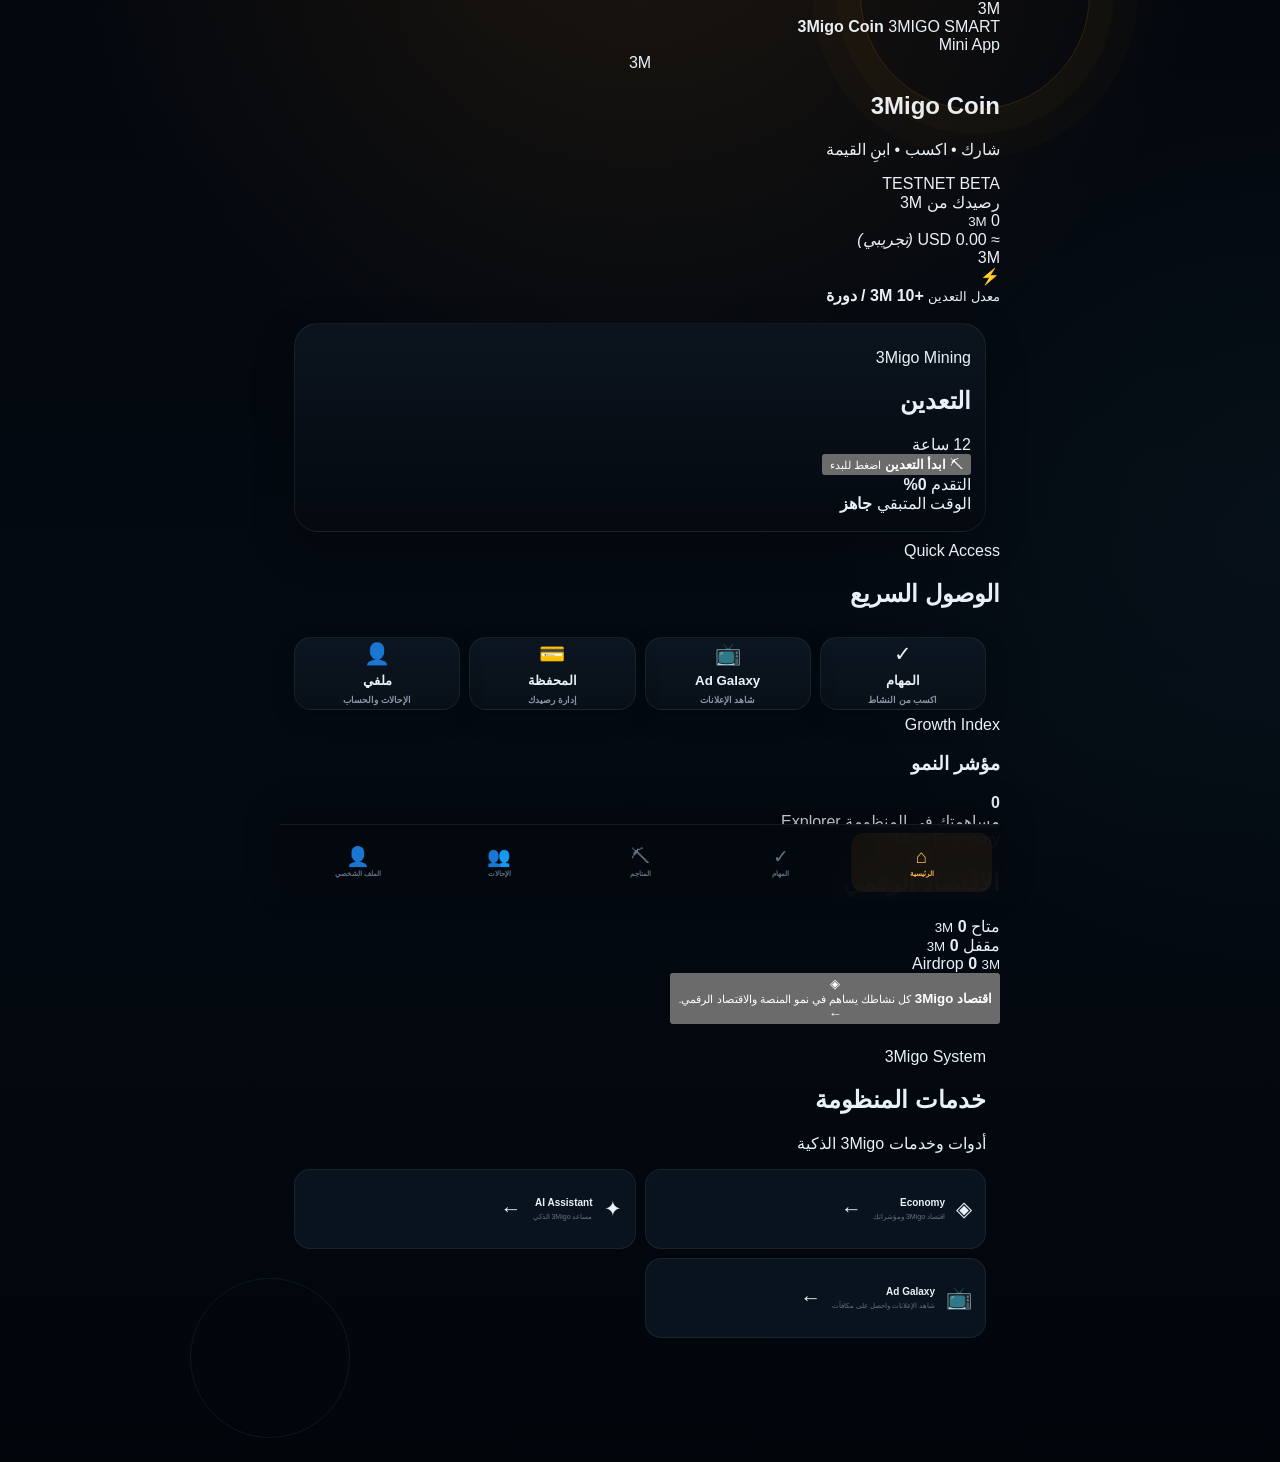
==== commit 4a513f30: "Update index.html" ====
--- a/webapp/index.html
+++ b/webapp/index.html
@@ -8,11 +8,21 @@
         content="width=device-width, initial-scale=1.0, maximum-scale=1.0, user-scalable=no"
     >
 
-    <meta name="theme-color" content="#03070d">
+    <meta name="theme-color" content="#031024">
+    <meta name="color-scheme" content="dark">
 
     <title>3Migo Coin</title>
 
-    <link rel="stylesheet" href="/webapp/style.css">
+    <link
+        rel="stylesheet"
+        href="/webapp/style.css"
+    >
+
+    <!-- =====================================================
+         ADSGRAM SDK
+         Reward / Interstitial Ads
+    ====================================================== -->
+    <script src="https://sad.adsgram.ai/js/sad.min.js"></script>
 </head>
 
 <body>
@@ -22,33 +32,35 @@
     <!-- =====================================================
          TOP BAR
     ====================================================== -->
-    <header class="topbar">
-
-        <div class="brand">
-            <div class="coin-symbol">3M</div>
-
-            <div>
-                <div class="brand-title">3Migo Coin</div>
-                <div class="brand-subtitle">3MIGO SMART</div>
+    <header class="top-bar">
+
+        <div class="brand-area">
+            <div class="brand-mark">
+                3M
+            </div>
+
+            <div class="brand-text">
+                <strong>3Migo Coin</strong>
+                <span>3MIGO SMART</span>
             </div>
         </div>
 
-        <div class="topbar-status">
+        <div class="top-status">
             <span class="status-dot"></span>
-            <span>ONLINE</span>
+            <span>Mini App</span>
         </div>
 
     </header>
 
 
     <!-- =====================================================
-         APPLICATION VIEWS
+         MAIN CONTENT
     ====================================================== -->
-    <main id="appViews">
+    <main class="app-content">
 
 
         <!-- =================================================
-             HOME
+             HOME VIEW
         ================================================== -->
         <section
             id="homeView"
@@ -56,481 +68,523 @@
             data-view="home"
         >
 
-            <!-- Hero -->
-            <section class="hero">
-
-                <div class="hero-logo">
-                    <div class="coin-logo">
+            <!-- HERO -->
+            <div class="hero-section">
+
+                <div class="hero-brand">
+                    <div class="hero-logo">
                         3M
                     </div>
-                </div>
-
-                <h1>3Migo Coin</h1>
-
-                <p>
-                    منظومة المكافآت الرقمية الذكية
-                </p>
-
-                <span class="beta-badge">
-                    PROTOTYPE
-                </span>
-
-            </section>
+
+                    <div>
+                        <h1>
+                            3Migo
+                            <span>Coin</span>
+                        </h1>
+
+                        <p>
+                            شارك • اكسب • ابنِ القيمة
+                        </p>
+                    </div>
+                </div>
+
+
+                <div class="hero-badges">
+                    <span class="badge badge-blue">
+                        TESTNET
+                    </span>
+
+                    <span class="badge badge-gold">
+                        BETA
+                    </span>
+                </div>
+
+            </div>
 
 
             <!-- =================================================
-                 PREMIUM WALLET CARD
+                 WALLET / BALANCE CARD
             ================================================== -->
-            <section class="wallet-card-wrap">
-
-                <div class="balance-card premium-wallet-card">
-
-                    <div class="wallet-card-glow"></div>
-
-                    <div class="wallet-card-top">
-
-                        <div>
-                            <span class="balance-label">
-                                3MIGO DIGITAL WALLET
+            <div class="premium-wallet-card">
+
+                <div class="wallet-card-header">
+
+                    <div>
+                        <span class="eyebrow">
+                            رصيدك من 3M
+                        </span>
+
+                        <div class="wallet-balance">
+                            <span id="homeBalance">
+                                0
                             </span>
 
-                            <div class="wallet-card-status">
-                                <span class="status-dot"></span>
-                                ACTIVE
-                            </div>
+                            <small>3M</small>
                         </div>
 
-                        <div class="wallet-chip">
-                            <span></span>
-                            <span></span>
-                            <span></span>
+                        <span class="wallet-value">
+                            ≈ 0.00 USD
+                            <em>(تجريبي)</em>
+                        </span>
+                    </div>
+
+                    <div class="wallet-coin">
+                        <span>3M</span>
+                    </div>
+
+                </div>
+
+
+                <div class="wallet-mining-rate">
+
+                    <span class="rate-icon">
+                        ⚡
+                    </span>
+
+                    <div>
+                        <small>معدل التعدين</small>
+
+                        <strong>
+                            +10 3M / دورة
+                        </strong>
+                    </div>
+
+                </div>
+
+            </div>
+
+
+            <!-- =================================================
+                 MINING PANEL
+            ================================================== -->
+            <div class="mining-panel">
+
+                <div class="section-heading">
+
+                    <div>
+                        <span class="eyebrow">
+                            3Migo Mining
+                        </span>
+
+                        <h2>
+                            التعدين
+                        </h2>
+                    </div>
+
+                    <span class="cycle-badge">
+                        12 ساعة
+                    </span>
+
+                </div>
+
+
+                <div class="mining-control">
+
+                    <button
+                        id="homeMiningButton"
+                        class="mining-button"
+                        type="button"
+                    >
+
+                        <span class="mining-button-icon">
+                            ⛏
+                        </span>
+
+                        <strong id="homeMiningButtonText">
+                            ابدأ التعدين
+                        </strong>
+
+                        <small id="homeMiningButtonSubtext">
+                            اضغط للبدء
+                        </small>
+
+                    </button>
+
+
+                    <div class="mining-progress">
+
+                        <div class="progress-header">
+
+                            <span>
+                                التقدم
+                            </span>
+
+                            <strong id="homeMiningPercent">
+                                0%
+                            </strong>
+
                         </div>
 
-                    </div>
-
-
-                    <div class="balance-label">
-                        رصيدك الحالي
-                    </div>
-
-                    <div class="balance-value">
-                        <span id="balanceValue">0.00</span>
-                    </div>
-
-                    <div class="balance-token">
-                        3M
-                    </div>
-
-
-                    <div class="wallet-card-number">
-                        <span id="memberCardNumber">
-                            3M •••• •••• ••••
-                        </span>
-                    </div>
-
-
-                    <div class="balance-meta">
-
-                        <div class="balance-meta-item">
-                            <span>اليوم</span>
-                            <strong id="todayValue">0.00</strong>
+                        <div class="progress-track">
+                            <div
+                                id="homeMiningProgress"
+                                class="progress-fill"
+                                style="width:0%"
+                            ></div>
                         </div>
 
-                        <div class="balance-meta-item">
-                            <span>الجلسات</span>
-                            <strong id="sessionsValue">0</strong>
+
+                        <div class="mining-time">
+
+                            <span>
+                                الوقت المتبقي
+                            </span>
+
+                            <strong id="homeMiningTimer">
+                                جاهز
+                            </strong>
+
                         </div>
 
-                        <div class="balance-meta-item">
-                            <span>الإجمالي</span>
-                            <strong id="totalValue">0.00</strong>
-                        </div>
-
-                    </div>
-
-                </div>
-
-            </section>
-
-
-            <!-- =================================================
-                 MINING CONTROL
-            ================================================== -->
-            <section class="mining-panel">
-
-                <div class="section-title">
-                    <span>⛏️</span>
-                    التعدين
-                </div>
-
-
-                <div class="mining-orb-wrap">
-
-                    <div
-                        class="mining-progress-ring"
-                        id="miningProgressRing"
-                    >
-
-                        <div class="mining-orb">
-
-                            <button
-                                id="mineBtn"
-                                class="mine-btn circular-mine-btn"
-                                type="button"
-                            >
-
-                                <span class="mine-icon">
-                                    ⛏
-                                </span>
-
-                                <span
-                                    class="mine-btn-text"
-                                    id="mineBtnText"
-                                >
-                                    ابدأ التعدين
-                                </span>
-
-                                <span class="mine-reward">
-                                    +10 3M
-                                </span>
-
-                            </button>
-
-                        </div>
-
-                    </div>
-
-                </div>
-
-
-                <!-- Mining status -->
-                <div
-                    class="mining-status"
-                    id="miningState"
-                >
-                    جاهز للتعدين
-                </div>
-
-
-                <!-- Timeline -->
-                <div class="mining-timeline">
-
-                    <div class="timeline-label">
-                        <span>دورة التعدين</span>
-
-                        <strong id="miningTimer">
-                            12:00:00
-                        </strong>
-                    </div>
-
-                    <div class="timeline-track">
-
-                        <div
-                            class="timeline-progress"
-                            id="miningProgress"
-                        ></div>
-
-                    </div>
-
-                    <div class="timeline-footer">
-                        <span>0%</span>
-                        <span>12 ساعة</span>
-                    </div>
-
-                </div>
-
-
-                <div class="mining-rate">
-                    معدل المكافأة:
-                    <strong id="rate">10 3M</strong>
-                </div>
-
-            </section>
+                    </div>
+
+                </div>
+
+            </div>
 
 
             <!-- =================================================
                  QUICK ACTIONS
             ================================================== -->
-            <section class="quick-actions">
-
-                <button
-                    class="quick-action"
-                    data-view-target="wallet"
-                    type="button"
-                >
-                    <span>💳</span>
-                    <small>المحفظة</small>
-                </button>
-
-                <button
-                    class="quick-action"
-                    data-view-target="tasks"
-                    type="button"
-                >
-                    <span>🎯</span>
-                    <small>المهام</small>
-                </button>
-
-                <button
-                    class="quick-action"
-                    data-view-target="profile"
-                    type="button"
-                >
-                    <span>👤</span>
-                    <small>حسابي</small>
-                </button>
-
-                <button
-                    class="quick-action"
-                    data-action="open-ai"
-                    type="button"
-                >
-                    <span>🤖</span>
-                    <small>المساعد</small>
-                </button>
-
-            </section>
+            <div class="section-block">
+
+                <div class="section-heading">
+                    <div>
+                        <span class="eyebrow">
+                            Quick Access
+                        </span>
+
+                        <h2>
+                            الوصول السريع
+                        </h2>
+                    </div>
+                </div>
+
+
+                <div class="quick-actions">
+
+                    <button
+                        class="quick-action"
+                        data-view-target="tasks"
+                        type="button"
+                    >
+                        <span>✓</span>
+                        <strong>المهام</strong>
+                        <small>اكسب من النشاط</small>
+                    </button>
+
+
+                    <button
+                        class="quick-action"
+                        data-action="open-ad-galaxy"
+                        type="button"
+                    >
+                        <span>📺</span>
+                        <strong>Ad Galaxy</strong>
+                        <small>شاهد الإعلانات</small>
+                    </button>
+
+
+                    <button
+                        class="quick-action"
+                        data-view-target="wallet"
+                        type="button"
+                    >
+                        <span>💳</span>
+                        <strong>المحفظة</strong>
+                        <small>إدارة رصيدك</small>
+                    </button>
+
+
+                    <button
+                        class="quick-action"
+                        data-view-target="profile"
+                        type="button"
+                    >
+                        <span>👤</span>
+                        <strong>ملفي</strong>
+                        <small>الإحالات والحساب</small>
+                    </button>
+
+                </div>
+
+            </div>
 
 
             <!-- =================================================
                  GROWTH INDEX
             ================================================== -->
-            <section
-                id="growthSection"
-                class="section"
-            >
-
-                <div class="section-title">
-                    <span>📈</span>
-                    مؤشر نمو المنظومة
-                </div>
-
-                <div class="experience-preview">
-
-                    <div class="experience-card">
-
-                        <div class="experience-top">
-
-                            <div>
-                                <span class="muted">
-                                    3Migo Growth Index
-                                </span>
-
-                                <strong id="growthIndex">
-                                    0%
-                                </strong>
-                            </div>
-
-                            <div
-                                class="experience-level"
-                                id="experienceLevel"
-                            >
-                                Level 1
-                            </div>
-
-                        </div>
-
-                        <div class="progress-bar">
-
-                            <div
-                                id="experienceProgress"
-                                class="progress-fill"
-                            ></div>
-
-                        </div>
-
-                        <div class="experience-footer">
-
-                            <span id="experienceName">
-                                Starter
-                            </span>
-
-                            <span id="experienceScore">
-                                0 XP
-                            </span>
-
-                        </div>
-
-                    </div>
-
-                </div>
-
-            </section>
+            <div class="growth-card">
+
+                <div class="growth-header">
+
+                    <div>
+                        <span class="eyebrow">
+                            Growth Index
+                        </span>
+
+                        <h3>
+                            مؤشر النمو
+                        </h3>
+                    </div>
+
+                    <strong id="growthScore">
+                        0
+                    </strong>
+
+                </div>
+
+
+                <div class="progress-track">
+                    <div
+                        id="growthProgress"
+                        class="progress-fill"
+                        style="width:0%"
+                    ></div>
+                </div>
+
+
+                <div class="growth-footer">
+
+                    <span>
+                        مساهمتك في المنظومة
+                    </span>
+
+                    <span id="growthLevel">
+                        Explorer
+                    </span>
+
+                </div>
+
+            </div>
 
 
             <!-- =================================================
                  ECONOMY SUMMARY
             ================================================== -->
-            <section class="section">
-
-                <div class="section-title">
-                    <span>🏦</span>
-                    اقتصاد 3Migo
-                </div>
-
-                <div class="economy-preview">
-
-                    <div class="economy-preview-card">
-
-                        <span>
-                            إجمالي التعدين
+            <div class="economy-summary">
+
+                <div class="section-heading">
+
+                    <div>
+                        <span class="eyebrow">
+                            3Migo Economy
                         </span>
 
-                        <strong id="homeTotalMined">
-                            0 3M
-                        </strong>
-
-                    </div>
-
-
-                    <div class="economy-preview-card">
-
-                        <span>
-                            المقفل
-                        </span>
-
-                        <strong id="homeLocked3m">
-                            0 3M
-                        </strong>
-
-                    </div>
-
-
-                    <div class="economy-preview-card">
-
-                        <span>
-                            الإيردروب
-                        </span>
-
-                        <strong id="homeAirdrop3m">
-                            0 3M
-                        </strong>
-
-                    </div>
-
-                </div>
-
-                <div class="economy-preview-footer">
-                    العوائد والإيرادات تُدار من خلال الاقتصاد المركزي للمنظومة.
-                </div>
-
-            </section>
+                        <h2>
+                            الاقتصاد الرقمي
+                        </h2>
+                    </div>
+
+                </div>
+
+
+                <div class="economy-grid">
+
+                    <div class="economy-card">
+                        <span>متاح</span>
+                        <strong id="availableBalance">
+                            0
+                        </strong>
+                        <small>3M</small>
+                    </div>
+
+
+                    <div class="economy-card">
+                        <span>مقفل</span>
+                        <strong id="lockedBalance">
+                            0
+                        </strong>
+                        <small>3M</small>
+                    </div>
+
+
+                    <div class="economy-card">
+                        <span>Airdrop</span>
+                        <strong id="airdropBalance">
+                            0
+                        </strong>
+                        <small>3M</small>
+                    </div>
+
+                </div>
+
+
+                <button
+                    class="economy-info-card"
+                    data-action="open-economic"
+                    type="button"
+                >
+
+                    <span class="economy-icon">
+                        ◈
+                    </span>
+
+                    <div>
+                        <strong>
+                            اقتصاد 3Migo
+                        </strong>
+
+                        <small>
+                            كل نشاطك يساهم في نمو المنصة والاقتصاد الرقمي.
+                        </small>
+                    </div>
+
+                    <span class="arrow">
+                        ←
+                    </span>
+
+                </button>
+
+            </div>
 
         </section>
 
 
 
-        <!-- =====================================================
-             MINING PAGE
-        ====================================================== -->
+        <!-- =================================================
+             MINING VIEW
+        ================================================== -->
         <section
             id="miningView"
             class="app-view"
-            data-view="mine"
+            data-view="mining"
             hidden
         >
 
             <div class="page-header">
-                <span class="page-icon">⛏️</span>
 
                 <div>
-                    <h2>التعدين</h2>
+                    <span class="eyebrow">
+                        3Migo Mining
+                    </span>
+
+                    <h1>
+                        المناجم
+                    </h1>
+
                     <p>
-                        اربح مكافآت 3M من خلال دورة التعدين
+                        دورة التعدين الحالية
                     </p>
                 </div>
-            </div>
-
-
-            <section class="mining-page-card">
-
-                <div class="mining-page-orb">
-
-                    <div
-                        class="mining-progress-ring"
-                        id="miningPageProgressRing"
-                    >
-
-                        <div class="mining-orb">
-
-                            <button
-                                id="mineBtnPage"
-                                class="mine-btn circular-mine-btn"
-                                type="button"
-                            >
-
-                                <span class="mine-icon">
-                                    ⛏
-                                </span>
-
-                                <span id="mineBtnPageText">
-                                    ابدأ التعدين
-                                </span>
-
-                                <span class="mine-reward">
-                                    +10 3M
-                                </span>
-
-                            </button>
-
-                        </div>
-
-                    </div>
-
-                </div>
-
-
-                <div
-                    class="mining-status"
-                    id="miningPageState"
-                >
-                    جاهز للتعدين
-                </div>
-
-
-                <div class="mining-timer-large">
+
+            </div>
+
+
+            <div class="mining-page-card">
+
+                <div class="mining-cycle-info">
 
                     <span>
-                        الوقت المتبقي
-                    </span>
-
-                    <strong id="miningPageTimer">
-                        12:00:00
-                    </strong>
-
-                </div>
-
-
-                <div class="mining-page-stats">
-
-                    <div>
-                        <span>المكافأة</span>
-                        <strong>10 3M</strong>
-                    </div>
-
-                    <div>
-                        <span>الدورة</span>
-                        <strong>12 ساعة</strong>
-                    </div>
-
-                    <div>
-                        <span>الحالة</span>
-                        <strong id="miningPageStatus">
-                            Ready
-                        </strong>
-                    </div>
-
-                </div>
-
-            </section>
+                        المكافأة
+                    </span>
+
+                    <strong>
+                        +10 3M
+                    </strong>
+
+                    <small>
+                        كل 12 ساعة
+                    </small>
+
+                </div>
+
+
+                <button
+                    id="miningPageButton"
+                    class="mining-button large"
+                    type="button"
+                >
+
+                    <span class="mining-button-icon">
+                        ⛏
+                    </span>
+
+                    <strong id="miningPageButtonText">
+                        ابدأ التعدين
+                    </strong>
+
+                    <small id="miningPageButtonSubtext">
+                        اضغط للبدء
+                    </small>
+
+                </button>
+
+
+                <div class="mining-progress large-progress">
+
+                    <div class="progress-header">
+
+                        <span>
+                            تقدم الدورة
+                        </span>
+
+                        <strong id="miningPagePercent">
+                            0%
+                        </strong>
+
+                    </div>
+
+                    <div class="progress-track">
+                        <div
+                            id="miningPageProgress"
+                            class="progress-fill"
+                            style="width:0%"
+                        ></div>
+                    </div>
+
+                    <div class="mining-time">
+
+                        <span>
+                            المتبقي
+                        </span>
+
+                        <strong id="miningPageTimer">
+                            جاهز
+                        </strong>
+
+                    </div>
+
+                </div>
+
+            </div>
+
+
+            <div class="stats-grid">
+
+                <div class="stat-card">
+                    <span>إجمالي التعدين</span>
+                    <strong id="totalMined">
+                        0
+                    </strong>
+                    <small>3M</small>
+                </div>
+
+                <div class="stat-card">
+                    <span>جلسات التعدين</span>
+                    <strong id="miningSessions">
+                        0
+                    </strong>
+                    <small>جلسة</small>
+                </div>
+
+                <div class="stat-card">
+                    <span>المكافأة الحالية</span>
+                    <strong>
+                        10
+                    </strong>
+                    <small>3M</small>
+                </div>
+
+            </div>
 
         </section>
 
 
 
-        <!-- =====================================================
-             TASKS PAGE
-        ====================================================== -->
+        <!-- =================================================
+             TASKS VIEW
+        ================================================== -->
         <section
             id="tasksView"
             class="app-view"
@@ -540,39 +594,77 @@
 
             <div class="page-header">
 
-                <span class="page-icon">🎯</span>
-
                 <div>
-                    <h2>المهام</h2>
+                    <span class="eyebrow">
+                        Tasks & Rewards
+                    </span>
+
+                    <h1>
+                        المهام
+                    </h1>
+
                     <p>
-                        أنشطة ومكافآت مرتبطة باقتصاد 3Migo
+                        أنشطة إضافية داخل منظومة 3Migo
                     </p>
                 </div>
 
             </div>
 
 
-            <div class="tasks-summary">
+            <div class="daily-reward-card">
 
                 <div>
-                    <span>المهام المتاحة</span>
-                    <strong id="tasksCount">0</strong>
-                </div>
+                    <span>🎁</span>
+
+                    <strong>
+                        المكافأة اليومية
+                    </strong>
+
+                    <small>
+                        احصل على مكافأتك اليومية
+                    </small>
+                </div>
+
+                <button
+                    class="primary-btn"
+                    data-action="daily-reward"
+                    type="button"
+                >
+                    استلام
+                </button>
+
+            </div>
+
+
+            <div class="tasks-header">
 
                 <div>
-                    <span>المكافآت</span>
-                    <strong>3M</strong>
-                </div>
+                    <h2>
+                        المهام المتاحة
+                    </h2>
+
+                    <small>
+                        أكمل النشاط وفق الشروط الموضحة.
+                    </small>
+                </div>
+
+                <button
+                    class="secondary-btn"
+                    data-action="refresh-ads"
+                    type="button"
+                >
+                    تحديث
+                </button>
 
             </div>
 
 
             <div
-                id="tasksContainer"
-                class="tasks-container"
+                id="tasksList"
+                class="tasks-list"
             >
 
-                <div class="loading-state">
+                <div class="empty-state">
                     جارٍ تحميل المهام...
                 </div>
 
@@ -582,9 +674,9 @@
 
 
 
-        <!-- =====================================================
-             WALLET PAGE
-        ====================================================== -->
+        <!-- =================================================
+             WALLET VIEW
+        ================================================== -->
         <section
             id="walletView"
             class="app-view"
@@ -594,194 +686,101 @@
 
             <div class="page-header">
 
-                <span class="page-icon">💳</span>
-
                 <div>
-                    <h2>المحفظة</h2>
+                    <span class="eyebrow">
+                        3Migo Wallet
+                    </span>
+
+                    <h1>
+                        المحفظة
+                    </h1>
+
                     <p>
-                        محفظتك الرقمية داخل منظومة 3Migo
+                        نظرة على حركة اقتصادك
                     </p>
                 </div>
 
             </div>
 
 
-            <!-- Main wallet card -->
-            <section class="wallet-main premium-wallet-card">
-
-                <div class="wallet-card-top">
-
-                    <div>
-                        <span class="balance-label">
-                            3MIGO WALLET
+            <div class="wallet-page-card">
+
+                <span>
+                    الرصيد المتاح
+                </span>
+
+                <strong id="walletPageBalance">
+                    0
+                </strong>
+
+                <small>
+                    3M
+                </small>
+
+            </div>
+
+
+            <div class="wallet-breakdown">
+
+                <div>
+                    <span>المتاح</span>
+                    <strong id="walletAvailable">
+                        0
+                    </strong>
+                </div>
+
+                <div>
+                    <span>المقفل</span>
+                    <strong id="walletLocked">
+                        0
+                    </strong>
+                </div>
+
+                <div>
+                    <span>Airdrop</span>
+                    <strong id="walletAirdrop">
+                        0
+                    </strong>
+                </div>
+
+            </div>
+
+
+            <div class="transactions-section">
+
+                <div class="section-heading">
+
+                    <div>
+                        <span class="eyebrow">
+                            Activity
                         </span>
 
-                        <div class="wallet-card-status">
-                            <span class="status-dot"></span>
-                            SECURE
-                        </div>
-                    </div>
-
-                    <div class="wallet-chip">
-                        <span></span>
-                        <span></span>
-                        <span></span>
-                    </div>
-
-                </div>
-
-
-                <span class="balance-label">
-                    الرصيد
-                </span>
-
-                <div class="balance-value">
-                    <span id="walletBalance">
-                        0.00
-                    </span>
-                </div>
-
-                <div class="balance-token">
-                    3M
-                </div>
-
-                <div
-                    class="wallet-card-number"
-                    id="walletMemberNumber"
-                >
-                    3M •••• •••• ••••
-                </div>
-
-            </section>
-
-
-            <!-- Wallet metrics -->
-            <section class="wallet-metrics">
-
-                <div class="wallet-metric">
-
-                    <span>
-                        إجمالي الرصيد
-                    </span>
-
-                    <strong id="walletTotal">
-                        0.00 3M
-                    </strong>
-
-                </div>
-
-
-                <div class="wallet-metric">
-
-                    <span>
-                        أرباح اليوم
-                    </span>
-
-                    <strong id="walletToday">
-                        0.00 3M
-                    </strong>
-
-                </div>
-
-
-                <div class="wallet-metric">
-
-                    <span>
-                        جلسات التعدين
-                    </span>
-
-                    <strong id="walletSessions">
-                        0
-                    </strong>
-
-                </div>
-
-            </section>
-
-
-            <!-- Economic wallet -->
-            <section class="wallet-economic">
-
-                <div class="section-title">
-                    <span>🏦</span>
-                    الاقتصاد المركزي
-                </div>
-
-                <div class="economic-grid">
-
-                    <div class="economic-card">
-
-                        <span>المُعدّن</span>
-
-                        <strong id="walletMined">
-                            0 3M
-                        </strong>
-
-                    </div>
-
-                    <div class="economic-card">
-
-                        <span>المقفل</span>
-
-                        <strong id="walletLocked">
-                            0 3M
-                        </strong>
-
-                    </div>
-
-                    <div class="economic-card">
-
-                        <span>المتاح</span>
-
-                        <strong id="walletUnlocked">
-                            0 3M
-                        </strong>
-
-                    </div>
-
-                    <div class="economic-card">
-
-                        <span>الإيردروب</span>
-
-                        <strong id="walletAirdrop">
-                            0 3M
-                        </strong>
-
-                    </div>
-
-                </div>
-
-            </section>
-
-
-            <!-- Transactions -->
-            <section class="section">
-
-                <div class="section-title">
-                    <span>📜</span>
-                    سجل العمليات
-                </div>
+                        <h2>
+                            آخر العمليات
+                        </h2>
+                    </div>
+
+                </div>
+
 
                 <div
                     id="transactionsList"
                     class="transactions-list"
                 >
-
                     <div class="empty-state">
-                        لا توجد عمليات بعد
-                    </div>
-
-                </div>
-
-            </section>
+                        لا توجد عمليات حتى الآن.
+                    </div>
+                </div>
+
+            </div>
 
         </section>
 
 
 
-        <!-- =====================================================
-             PROFILE PAGE
-        ====================================================== -->
+        <!-- =================================================
+             PROFILE VIEW
+        ================================================== -->
         <section
             id="profileView"
             class="app-view"
@@ -791,298 +790,249 @@
 
             <div class="page-header">
 
-                <span class="page-icon">👤</span>
-
                 <div>
-                    <h2>حسابي</h2>
+                    <span class="eyebrow">
+                        3Migo Profile
+                    </span>
+
+                    <h1>
+                        الملف الشخصي
+                    </h1>
+
                     <p>
-                        بيانات العضوية والإحالة
+                        هويتك ونمو إحالاتك
                     </p>
                 </div>
 
             </div>
 
 
-            <!-- Profile card -->
-            <section class="profile-card">
+            <div class="profile-card">
 
                 <div class="profile-avatar">
-                    3M
+                    👤
                 </div>
 
                 <div class="profile-info">
 
-                    <strong id="profileUsername">
-                        مستخدم 3Migo
-                    </strong>
-
-                    <span id="profileTelegramId">
-                        Telegram ID: —
-                    </span>
-
-                    <span id="profileMemberId">
-                        Member ID: —
-                    </span>
-
-                </div>
-
-            </section>
-
-
-            <!-- Experience -->
-            <section class="section">
-
-                <div class="section-title">
-                    <span>⭐</span>
-                    مستوى العضوية
-                </div>
-
-                <div class="experience-card">
-
-                    <div class="experience-top">
-
-                        <div>
-
-                            <span class="muted">
-                                المستوى
-                            </span>
-
-                            <strong id="profileExperienceLevel">
-                                Level 1
-                            </strong>
-
-                        </div>
-
-                        <div>
-
-                            <span class="muted">
-                                النقاط
-                            </span>
-
-                            <strong id="profileExperienceScore">
-                                0 XP
-                            </strong>
-
-                        </div>
-
-                    </div>
-
-
-                    <div class="progress-bar">
-
-                        <div
-                            id="profileExperienceProgress"
-                            class="progress-fill"
-                        ></div>
-
-                    </div>
-
-
-                    <div class="experience-footer">
-
-                        <span id="profileExperienceName">
-                            Starter
+                    <strong id="profileName">
+                        3Migo User
+                    </strong>
+
+                    <span id="profileUsername">
+                        @3migo
+                    </span>
+
+                    <small>
+                        ID:
+                        <span id="profileTelegramId">
+                            -
                         </span>
-
-                        <span id="profileNextScore">
-                            الهدف التالي
+                    </small>
+
+                </div>
+
+            </div>
+
+
+            <div class="referral-card">
+
+                <div class="referral-header">
+
+                    <div>
+                        <span class="eyebrow">
+                            Referral System
                         </span>
 
-                    </div>
-
-                </div>
-
-            </section>
-
-
-            <!-- =================================================
-                 REFERRAL CARD
-            ================================================== -->
-            <section class="referral-card premium-referral-card">
-
-                <div class="referral-header">
-
-                    <div>
-
-                        <span class="muted">
-                            3MIGO REFERRAL
-                        </span>
-
-                        <h3>
-                            برنامج الإحالة
-                        </h3>
-
-                    </div>
-
-                    <div class="referral-icon">
-                        ↗
-                    </div>
-
-                </div>
-
-
-                <p class="referral-description">
-                    شارك رابطك لدعوة مستخدمين جدد إلى منظومة 3Migo.
-                </p>
-
-
-                <!-- Referral code -->
+                        <h2>
+                            الإحالات
+                        </h2>
+                    </div>
+
+                    <span class="referral-icon">
+                        👥
+                    </span>
+
+                </div>
+
+
                 <div class="referral-code-box">
 
                     <span>
-                        كود الإحالة
-                    </span>
-
-                    <strong
-                        id="referralCode"
-                    >
-                        3MIGO
-                    </strong>
-
-                </div>
-
-
-                <!-- Visual barcode -->
-                <div class="referral-barcode-wrap">
-
-                    <div
-                        id="referralBarcode"
-                        class="referral-barcode"
-                        aria-label="Referral barcode"
-                    ></div>
-
-                    <span>
-                        REFERRAL ID
-                    </span>
-
-                </div>
-
-
-                <!-- Referral link -->
-                <div class="referral-link-box">
-
-                    <input
-                        id="referralLink"
-                        type="text"
-                        readonly
-                        value=""
-                        aria-label="Referral link"
-                    >
+                        رابط الإحالة
+                    </span>
+
+                    <strong id="referralLink">
+                        جارٍ الإنشاء...
+                    </strong>
+
+                </div>
+
+
+                <div class="referral-actions">
 
                     <button
-                        class="secondary-btn"
+                        class="primary-btn"
                         data-action="copy-referral"
                         type="button"
                     >
-                        نسخ
+                        نسخ الرابط
                     </button>
 
-                </div>
-
-
-                <div class="referral-actions">
-
                     <button
-                        class="primary-btn"
+                        class="secondary-btn"
                         data-action="share-referral"
                         type="button"
                     >
-                        مشاركة رابط الإحالة
+                        مشاركة
                     </button>
 
                 </div>
 
 
-                <!-- Referral stats -->
                 <div class="referral-stats">
 
                     <div>
-
-                        <span>
-                            الإحالات
-                        </span>
-
+                        <span>الإحالات</span>
                         <strong id="referralCount">
                             0
                         </strong>
-
-                    </div>
-
-                    <div>
-
-                        <span>
-                            المكافآت
-                        </span>
-
-                        <strong id="referralEarned">
-                            0 3M
-                        </strong>
-
-                    </div>
-
-                </div>
-
-            </section>
+                    </div>
+
+                    <div>
+                        <span>المكافآت</span>
+                        <strong id="referralRewards">
+                            0
+                        </strong>
+                    </div>
+
+                </div>
+
+            </div>
 
         </section>
 
+
+
+        <!-- =================================================
+             SYSTEM / ECONOMY SECTION
+        ================================================== -->
+        <section
+            id="economicSection"
+            class="system-section"
+        >
+
+            <div class="section-heading">
+
+                <div>
+                    <span class="eyebrow">
+                        3Migo System
+                    </span>
+
+                    <h2>
+                        خدمات المنظومة
+                    </h2>
+
+                    <p>
+                        أدوات وخدمات 3Migo الذكية
+                    </p>
+                </div>
+
+            </div>
+
+
+            <div class="master-services">
+
+                <!-- ECONOMY -->
+                <button
+                    class="master-service-card"
+                    data-action="open-economic"
+                    type="button"
+                >
+
+                    <span class="service-icon">
+                        ◈
+                    </span>
+
+                    <div>
+                        <strong>
+                            Economy
+                        </strong>
+
+                        <small>
+                            اقتصاد 3Migo ومؤشراتك
+                        </small>
+                    </div>
+
+                    <span class="service-arrow">
+                        ←
+                    </span>
+
+                </button>
+
+
+                <!-- AI -->
+                <button
+                    class="master-service-card"
+                    data-action="open-ai"
+                    type="button"
+                >
+
+                    <span class="service-icon">
+                        ✦
+                    </span>
+
+                    <div>
+                        <strong>
+                            AI Assistant
+                        </strong>
+
+                        <small>
+                            مساعد 3Migo الذكي
+                        </small>
+                    </div>
+
+                    <span class="service-arrow">
+                        ←
+                    </span>
+
+                </button>
+
+
+                <!-- =================================================
+                     ADSGRAM / AD GALAXY
+                ================================================== -->
+                <button
+                    class="master-service-card"
+                    data-action="open-ad-galaxy"
+                    type="button"
+                >
+
+                    <span class="service-icon">
+                        📺
+                    </span>
+
+                    <div>
+                        <strong>
+                            Ad Galaxy
+                        </strong>
+
+                        <small>
+                            شاهد الإعلانات واحصل على مكافآت
+                        </small>
+                    </div>
+
+                    <span class="service-arrow">
+                        ←
+                    </span>
+
+                </button>
+
+            </div>
+
+        </section>
+
     </main>
-
-
-
-    <!-- =====================================================
-         SYSTEM / ECONOMY SECTION
-    ====================================================== -->
-    <section
-        id="economicSection"
-        class="system-section"
-    >
-
-        <div class="section-title">
-            <span>⚙️</span>
-            خدمات المنظومة
-        </div>
-
-        <div class="master-services">
-
-            <button
-                class="master-service-card"
-                data-action="open-economic"
-                type="button"
-            >
-
-                <span>🏦</span>
-
-                <div>
-                    <strong>الاقتصاد</strong>
-                    <small>
-                        إدارة النشاط والمكافآت
-                    </small>
-                </div>
-
-            </button>
-
-
-            <button
-                class="master-service-card"
-                data-action="open-ai"
-                type="button"
-            >
-
-                <span>🤖</span>
-
-                <div>
-                    <strong>المساعد الذكي</strong>
-                    <small>
-                        مساعدة داخل 3Migo
-                    </small>
-                </div>
-
-            </button>
-
-        </div>
-
-    </section>
 
 
 
@@ -1100,8 +1050,10 @@
             <div class="modal-header">
 
                 <div>
-                    <span>🏦</span>
-                    <strong>اقتصاد 3Migo</strong>
+                    <span>◈</span>
+                    <strong>
+                        Economy
+                    </strong>
                 </div>
 
                 <button
@@ -1117,69 +1069,75 @@
 
             <div class="economic-modal-content">
 
-                <div class="economic-card">
+                <div class="economic-main-stat">
 
                     <span>
-                        إجمالي التعدين
-                    </span>
-
-                    <strong id="economicTotalMined">
-                        0 3M
-                    </strong>
-
-                </div>
-
-
-                <div class="economic-card">
-
-                    <span>
-                        المساهمة
+                        مساهمتك في المنظومة
                     </span>
 
                     <strong id="economicContribution">
                         0
                     </strong>
 
-                </div>
-
-
-                <div class="economic-card">
-
-                    <span>
-                        الثقة
-                    </span>
-
-                    <strong id="economicTrust">
-                        0
-                    </strong>
-
-                </div>
-
-
-                <div class="economic-card">
-
-                    <span>
-                        الإيردروب
-                    </span>
-
-                    <strong id="economicAirdrop">
-                        0 3M
-                    </strong>
-
-                </div>
-
-            </div>
-
-
-            <div class="modal-actions">
-
-                <button
-                    class="primary-btn"
-                    data-action="preview-airdrop"
-                    type="button"
-                >
-                    معاينة الإيردروب
-                </button>
+                    <small>
+                        Contribution Score
+                    </small>
+
+                </div>
+
+
+                <div class="economic-stats">
+
+                    <div>
+                        <span>إجمالي التعدين</span>
+                        <strong id="economicTotalMined">
+                            0
+                        </strong>
+                    </div>
+
+                    <div>
+                        <span>Locked</span>
+                        <strong id="economicLocked">
+                            0
+                        </strong>
+                    </div>
+
+                    <div>
+                        <span>Unlocked</span>
+                        <strong id="economicUnlocked">
+                            0
+                        </strong>
+                    </div>
+
+                    <div>
+                        <span>Airdrop</span>
+                        <strong id="economicAirdrop">
+                            0
+                        </strong>
+                    </div>
+
+                </div>
+
+
+                <div class="economic-actions">
+
+                    <button
+                        class="primary-btn"
+                        data-action="preview-airdrop"
+                        type="button"
+                    >
+                        معاينة Airdrop
+                    </button>
+
+                    <button
+                        class="secondary-btn"
+                        data-action="spend-economic"
+                        type="button"
+                    >
+                        استخدام اقتصادي
+                    </button>
+
+                </div>
 
             </div>
 
@@ -1190,7 +1148,7 @@
 
 
     <!-- =====================================================
-         AI ASSISTANT
+         AI MODAL
     ====================================================== -->
     <div
         id="aiModal"
@@ -1203,13 +1161,11 @@
             <div class="modal-header">
 
                 <div>
-
-                    <span>🤖</span>
+                    <span>✦</span>
 
                     <strong>
                         مساعد 3Migo الذكي
                     </strong>
-
                 </div>
 
                 <button
@@ -1228,15 +1184,15 @@
                 class="ai-messages"
             >
 
-                <div class="ai-message assistant">
+                <div class="ai-message">
 
                     <strong>
-                        3Migo AI
+                        مساعد 3Migo
                     </strong>
 
                     <p>
-                        مرحباً بك. يمكنني مساعدتك في فهم التعدين،
-                        المحفظة، الإحالة، المهام واقتصاد المنظومة.
+                        مرحباً بك 👋
+                        كيف يمكنني مساعدتك في فهم المنصة؟
                     </p>
 
                 </div>
@@ -1247,6 +1203,7 @@
             <div class="ai-quick-actions">
 
                 <button
+                    class="secondary-btn"
                     data-ai-question="كيف يعمل التعدين؟"
                     type="button"
                 >
@@ -1254,20 +1211,15 @@
                 </button>
 
                 <button
-                    data-ai-question="كيف تعمل المحفظة؟"
-                    type="button"
-                >
-                    المحفظة
-                </button>
-
-                <button
-                    data-ai-question="كيف تعمل الإحالة؟"
-                    type="button"
-                >
-                    الإحالة
-                </button>
-
-                <button
+                    class="secondary-btn"
+                    data-ai-question="كيف تعمل الإحالات؟"
+                    type="button"
+                >
+                    الإحالات
+                </button>
+
+                <button
+                    class="secondary-btn"
                     data-ai-question="ما هو اقتصاد 3Migo؟"
                     type="button"
                 >
@@ -1282,22 +1234,18 @@
                 <input
                     id="aiInput"
                     type="text"
-                    placeholder="اكتب سؤالك..."
+                    placeholder="اكتب سؤالك هنا..."
                     autocomplete="off"
                 >
 
                 <button
-                    id="aiSend"
+                    id="aiSendButton"
+                    class="primary-btn"
                     type="button"
                 >
                     إرسال
                 </button>
 
-            </div>
-
-
-            <div class="ai-note">
-                المساعد داخل التطبيق للتوجيه والمعلومات العامة.
             </div>
 
         </div>
@@ -1321,7 +1269,10 @@
 
                 <div>
                     <span>💳</span>
-                    <strong>المحفظة</strong>
+
+                    <strong>
+                        3Migo Wallet
+                    </strong>
                 </div>
 
                 <button
@@ -1335,25 +1286,19 @@
             </div>
 
 
-            <div class="wallet-economic">
-
-                <div class="wallet-main">
-
-                    <span class="balance-label">
-                        BALANCE
-                    </span>
-
-                    <div class="balance-value">
-                        <span id="modalWalletBalance">
-                            0.00
-                        </span>
-                    </div>
-
-                    <span class="balance-token">
-                        3M
-                    </span>
-
-                </div>
+            <div class="wallet-modal-content">
+
+                <span>
+                    الرصيد المتاح
+                </span>
+
+                <strong id="modalWalletBalance">
+                    0
+                </strong>
+
+                <small>
+                    3M
+                </small>
 
             </div>
 
@@ -1365,6 +1310,7 @@
 
     <!-- =====================================================
          AD GALAXY MODAL
+         ADSGRAM REWARD AD
     ====================================================== -->
     <div
         id="adGalaxyModal"
@@ -1372,12 +1318,13 @@
         hidden
     >
 
-        <div class="modal-card">
+        <div class="modal-card ad-galaxy-modal">
 
             <div class="modal-header">
 
                 <div>
                     <span>📢</span>
+
                     <strong>
                         Ad Galaxy
                     </strong>
@@ -1394,19 +1341,81 @@
             </div>
 
 
+            <!-- AD GALAXY INTRO -->
             <div class="promotion-card">
+
+                <div class="ad-galaxy-icon">
+                    📺
+                </div>
+
+                <h3>
+                    شاهد الإعلان واكسب
+                </h3>
+
+                <p>
+                    شاهد الإعلان حتى النهاية لتفعيل نتيجة المشاهدة.
+                    المكافآت الاقتصادية الفعلية تُعالج من خلال النظام الخلفي.
+                </p>
+
+            </div>
+
+
+            <!-- ADSGRAM REWARD -->
+            <div class="ad-reward-card">
+
+                <div class="ad-reward-header">
+
+                    <div>
+                        <span class="eyebrow">
+                            AdsGram Reward
+                        </span>
+
+                        <h3>
+                            إعلان مكافأة
+                        </h3>
+                    </div>
+
+                    <span class="ad-status-dot">
+                        ●
+                    </span>
+
+                </div>
+
+
+                <button
+                    id="watchRewardAdButton"
+                    class="primary-btn ad-reward-button"
+                    data-action="watch-reward-ad"
+                    type="button"
+                >
+                    📺 مشاهدة الإعلان والحصول على المكافأة
+                </button>
+
+
+                <div
+                    id="adRewardStatus"
+                    class="ad-reward-status"
+                    aria-live="polite"
+                >
+                    شاهد الإعلان حتى النهاية لتفعيل نتيجة المشاهدة.
+                </div>
+
+            </div>
+
+
+            <!-- REFRESH TASKS -->
+            <div class="promotion-card compact">
 
                 <h3>
                     إعلانات ومهام المنظومة
                 </h3>
 
                 <p>
-                    الأنشطة الإعلانية والمهام تمثل مصادر نشاط
-                    مرتبطة باقتصاد 3Migo.
+                    يمكن أن تظهر مهام إضافية مرتبطة بأنشطة المنظومة.
                 </p>
 
                 <button
-                    class="primary-btn"
+                    class="secondary-btn"
                     data-action="refresh-ads"
                     type="button"
                 >
@@ -1435,9 +1444,10 @@
             <div class="modal-header">
 
                 <div>
-                    <span>💰</span>
+                    <span>⚡</span>
+
                     <strong>
-                        استخدام 3M
+                        استخدام اقتصادي
                     </strong>
                 </div>
 
@@ -1452,19 +1462,26 @@
             </div>
 
 
-            <p class="modal-description">
-                استخدام الرصيد داخل الخدمات المتاحة في المنظومة.
-            </p>
-
-
-            <div class="modal-actions">
+            <div class="spend-content">
+
+                <p>
+                    هذه العملية تستخدم الرصيد المتاح وفق قواعد الاقتصاد الحالية.
+                </p>
+
+                <input
+                    id="spendAmount"
+                    type="number"
+                    min="0"
+                    step="1"
+                    placeholder="أدخل الكمية"
+                >
 
                 <button
                     class="primary-btn"
-                    data-action="spend-economic"
-                    type="button"
-                >
-                    متابعة
+                    type="button"
+                    id="spendConfirmButton"
+                >
+                    تأكيد الاستخدام
                 </button>
 
             </div>
@@ -1483,19 +1500,16 @@
         class="toast"
         role="status"
         aria-live="polite"
-        hidden
-    ></div>
+    >
+        <span id="toastMessage"></span>
+    </div>
 
 
 
     <!-- =====================================================
          BOTTOM NAVIGATION
     ====================================================== -->
-    <nav
-        id="bottomNav"
-        class="bottom-nav"
-        aria-label="التنقل الرئيسي"
-    >
+    <nav class="bottom-nav">
 
         <button
             class="nav-item active"
@@ -1509,31 +1523,31 @@
 
         <button
             class="nav-item"
-            data-view-target="mine"
+            data-view-target="tasks"
+            type="button"
+        >
+            <span>✓</span>
+            <small>المهام</small>
+        </button>
+
+
+        <button
+            class="nav-item nav-mining"
+            data-view-target="mining"
             type="button"
         >
             <span>⛏</span>
-            <small>التعدين</small>
+            <small>المناجم</small>
         </button>
 
 
         <button
             class="nav-item"
-            data-view-target="tasks"
+            data-view-target="profile"
             type="button"
         >
-            <span>🎯</span>
-            <small>المهام</small>
-        </button>
-
-
-        <button
-            class="nav-item"
-            data-view-target="wallet"
-            type="button"
-        >
-            <span>💳</span>
-            <small>المحفظة</small>
+            <span>👥</span>
+            <small>الإحالات</small>
         </button>
 
 
@@ -1543,7 +1557,7 @@
             type="button"
         >
             <span>👤</span>
-            <small>حسابي</small>
+            <small>الملف الشخصي</small>
         </button>
 
     </nav>
@@ -1552,8 +1566,9 @@
 
 
 <!-- =========================================================
-     JAVASCRIPT
-========================================================== -->
+     APPLICATION JAVASCRIPT
+     app.js V5.5
+========================================================= -->
 <script src="/webapp/app.js"></script>
 
 </body>
--- a/webapp/style.css
+++ b/webapp/style.css
@@ -1,1597 +1,1671 @@
 /* =========================================================
-   3Migo Coin — Telegram Mini App
-   STYLE SHEET
-   VERSION 5.3
-   3MIGO SMART — DIGITAL ECONOMY EXPERIENCE
-
-   V5.3 DESIGN:
-   - Premium 3Migo Financial Card
-   - Circular Mining Core
-   - 12H Mining Timeline Visual
-   - Referral ID / Barcode Visual
-   - Growth Index Visual System
-   - Wallet / Referral / Tasks / AI / Profile styling
-   - Mobile First
-   - Existing IDs preserved
-   - Existing classes preserved
-   - Existing data-action contracts preserved
-   - Compatible with app.js V5.0
-   - NO API / DB / Economic Engine changes
-========================================================= */
-
-
-/* =========================================================
-   01. ROOT
+   3MIGO COIN — STYLE V5.4
+   Premium Crypto / Digital Finance UI
+   Dark Navy + Charcoal + Gold + Orange
+   Frontend only — API contracts preserved
+========================================================= */
+
+
+/* =========================================================
+   ROOT
 ========================================================= */
 
 :root {
 
-    --bg: #02060b;
-    --bg-deep: #010308;
-    --bg-soft: #07111c;
-
-    --card: rgba(9, 16, 25, 0.94);
-    --card-2: rgba(14, 23, 35, 0.97);
-    --card-3: rgba(19, 30, 44, 0.98);
+    --bg: #03070d;
+    --bg-soft: #071019;
+    --bg-card: #0a111b;
+    --bg-card-2: #0e1722;
 
     --gold: #f7931a;
-    --gold-light: #ffbd55;
-    --gold-soft: #ffd98a;
-    --gold-pale: #ffe9bd;
-
+    --gold-light: #ffb84d;
+    --gold-soft: #ffcc70;
     --orange: #ff8a00;
-    --orange-dark: #b95700;
-
-    --cyan: #55ddff;
-    --cyan-soft: #9aeaff;
-
-    --blue: #1769ff;
-    --blue-light: #56a8ff;
-
+
+    --cyan: #5bdcff;
     --green: #25d366;
-    --green-soft: #74ffa7;
-
-    --red: #ff5b64;
-    --yellow: #ffd84d;
+    --red: #ff5c5c;
 
     --white: #ffffff;
-    --text: #f7f9fc;
-    --text-soft: #dbe5ef;
-    --muted: #8997a7;
-
-    --border: rgba(255,255,255,.08);
-    --border-soft: rgba(255,255,255,.05);
-    --border-gold: rgba(247,147,26,.28);
-    --border-cyan: rgba(85,221,255,.20);
+    --text: #eaf0f7;
+    --muted: #8290a3;
+
+    --border: rgba(255, 255, 255, 0.08);
+    --border-gold: rgba(247, 147, 26, 0.30);
 
     --shadow:
-        0 18px 55px rgba(0,0,0,.40);
+        0 18px 50px rgba(0, 0, 0, 0.42);
 
     --shadow-gold:
-        0 0 22px rgba(247,147,26,.15),
-        0 0 65px rgba(247,147,26,.06);
-
-    --shadow-cyan:
-        0 0 25px rgba(85,221,255,.12);
-
-    --radius-sm: 10px;
-    --radius-md: 15px;
-    --radius-lg: 21px;
-    --radius-xl: 29px;
-    --radius-pill: 999px;
-
-    --transition: 180ms ease;
+        0 15px 45px rgba(247, 147, 26, 0.16);
+
+    --radius-sm: 12px;
+    --radius-md: 18px;
+    --radius-lg: 24px;
+    --radius-xl: 30px;
+
+    --nav-height: 76px;
 
     --mine-progress: 0deg;
-}
-
-
-/* =========================================================
-   02. RESET
-========================================================= */
-
-* {
+
     box-sizing: border-box;
+}
+
+
+/* =========================================================
+   RESET
+========================================================= */
+
+*,
+*::before,
+*::after {
+    box-sizing: inherit;
+}
+
+html {
+    scroll-behavior: smooth;
+}
+
+html,
+body {
     margin: 0;
     padding: 0;
-}
-
-html {
-    scroll-behavior: smooth;
+    min-height: 100%;
 }
 
 body {
-    min-height: 100vh;
 
     font-family:
         Arial,
         Tahoma,
         sans-serif;
 
-    color: var(--white);
-
     background:
         radial-gradient(
-            circle at 50% -15%,
-            rgba(247,147,26,.11),
+            circle at 50% -10%,
+            rgba(247, 147, 26, 0.11),
+            transparent 34%
+        ),
+        radial-gradient(
+            circle at 100% 35%,
+            rgba(91, 220, 255, 0.035),
             transparent 30%
         ),
-        radial-gradient(
-            circle at 0% 35%,
-            rgba(23,105,255,.07),
-            transparent 27%
-        ),
-        radial-gradient(
-            circle at 100% 65%,
-            rgba(85,221,255,.035),
-            transparent 28%
-        ),
-        var(--bg);
-
-    padding-bottom: 100px;
+        linear-gradient(
+            180deg,
+            #03070d 0%,
+            #040a12 50%,
+            #02060b 100%
+        );
+
+    color: var(--text);
+
+    min-height: 100vh;
+
+    padding-bottom: calc(
+        var(--nav-height) + 24px
+    );
 
     overflow-x: hidden;
-
-    -webkit-font-smoothing: antialiased;
-    text-rendering: optimizeLegibility;
 }
 
 button,
-input,
-textarea,
-select {
+input {
     font-family: inherit;
 }
 
 button {
     cursor: pointer;
-
-    -webkit-tap-highlight-color: transparent;
-    appearance: none;
-    -webkit-appearance: none;
 }
 
 button:disabled {
     cursor: not-allowed;
-}
-
-img {
-    max-width: 100%;
-    display: block;
-}
-
-a {
-    color: inherit;
-    text-decoration: none;
-}
-
-h1,
-h2,
-h3,
-h4,
-p,
-span,
-div {
-    overflow-wrap: break-word;
-}
-
-
-/* =========================================================
-   03. GLOBAL BUTTON SAFETY
-========================================================= */
-
-button,
-.primary-btn,
-.secondary-btn,
-.icon-btn,
-.task-btn,
-.complete-task-btn,
-#mineBtn,
-#copyReferralBtn,
-#shareReferralBtn,
-#economicDashboardBtn,
-.wallet-action {
-    text-overflow: ellipsis;
-    line-height: 1.2;
-    text-align: center;
-    vertical-align: middle;
-}
-
-.app button {
-    font-family: Arial, Tahoma, sans-serif;
-}
-
-
-/* =========================================================
-   04. SCROLLBAR
-========================================================= */
-
-::-webkit-scrollbar {
-    width: 5px;
-}
-
-::-webkit-scrollbar-track {
-    background: var(--bg-deep);
-}
-
-::-webkit-scrollbar-thumb {
-    background: rgba(247,147,26,.45);
-    border-radius: var(--radius-pill);
-}
-
-::-webkit-scrollbar-thumb:hover {
-    background: rgba(247,147,26,.75);
-}
-
-
-/* =========================================================
-   05. APP
-========================================================= */
-
-.app {
-    position: relative;
-
+    opacity: 0.55;
+}
+
+input {
+    outline: none;
+}
+
+
+/* =========================================================
+   APP
+========================================================= */
+
+#app {
     width: 100%;
     max-width: 720px;
-
     margin: 0 auto;
-
-    padding:
-        0 14px;
-
-    direction: rtl;
-}
-
-main {
+    position: relative;
+}
+
+
+/* =========================================================
+   VIEW SYSTEM
+========================================================= */
+
+.app-view {
+    display: none;
     width: 100%;
-}
-
-
-/* =========================================================
-   06. TOP BAR
+    animation: viewIn 0.24s ease;
+}
+
+.app-view.active {
+    display: block;
+}
+
+.app-view[hidden] {
+    display: none !important;
+}
+
+.system-section {
+    width: calc(100% - 28px);
+    max-width: 692px;
+    margin: 24px auto;
+}
+
+@keyframes viewIn {
+
+    from {
+        opacity: 0;
+        transform: translateY(8px);
+    }
+
+    to {
+        opacity: 1;
+        transform: translateY(0);
+    }
+
+}
+
+
+/* =========================================================
+   TOP BAR
 ========================================================= */
 
 .topbar {
+
     position: sticky;
     top: 0;
-    z-index: 100;
+    z-index: 50;
+
+    height: 66px;
 
     display: flex;
     align-items: center;
     justify-content: space-between;
 
-    min-height: 58px;
-
-    padding: 10px 4px;
+    padding: 0 18px;
 
     background:
         linear-gradient(
             180deg,
-            rgba(2,6,11,.97),
-            rgba(2,6,11,.78)
-        );
+            rgba(3, 7, 13, 0.96),
+            rgba(3, 7, 13, 0.82)
+        );
+
+    backdrop-filter: blur(18px);
 
     border-bottom:
-        1px solid rgba(255,255,255,.05);
-
-    backdrop-filter: blur(20px);
-    -webkit-backdrop-filter: blur(20px);
-}
-
-.topbar-left,
-.topbar-right {
+        1px solid rgba(255, 255, 255, 0.06);
+}
+
+.brand {
+
     display: flex;
     align-items: center;
-}
-
-.topbar-left {
-    gap: 8px;
-}
-
-.topbar-right {
-    gap: 8px;
-}
-
-.topbar-title {
-    font-size: 17px;
-    font-weight: 900;
-    letter-spacing: .3px;
-    white-space: nowrap;
-}
-
-.verified {
-    display: inline-flex;
+    gap: 11px;
+}
+
+.coin-symbol {
+
+    width: 38px;
+    height: 38px;
+
+    border-radius: 50%;
+
+    display: flex;
     align-items: center;
     justify-content: center;
 
-    width: 19px;
-    height: 19px;
-
-    flex: 0 0 19px;
+    font-size: 12px;
+    font-weight: 900;
+
+    color: #111;
+
+    background:
+        linear-gradient(
+            145deg,
+            #ffd47a,
+            var(--gold),
+            #d56d00
+        );
+
+    box-shadow:
+        0 0 22px rgba(247, 147, 26, 0.22);
+}
+
+.brand-title {
+
+    font-size: 15px;
+    font-weight: 900;
+    letter-spacing: 0.2px;
+}
+
+.brand-subtitle {
+
+    margin-top: 2px;
+
+    color: var(--muted);
+
+    font-size: 9px;
+    letter-spacing: 1.4px;
+}
+
+.topbar-status {
+
+    display: flex;
+    align-items: center;
+    gap: 7px;
+
+    color: #91a0b2;
+
+    font-size: 9px;
+    font-weight: 700;
+    letter-spacing: 0.8px;
+}
+
+.status-dot {
+
+    width: 7px;
+    height: 7px;
 
     border-radius: 50%;
 
-    color: #061018;
+    background: var(--green);
+
+    box-shadow:
+        0 0 10px rgba(37, 211, 102, 0.55);
+}
+
+
+/* =========================================================
+   HERO
+========================================================= */
+
+.hero {
+
+    text-align: center;
+
+    padding:
+        30px
+        18px
+        22px;
+}
+
+.hero-logo {
+
+    display: flex;
+    justify-content: center;
+
+    margin-bottom: 14px;
+}
+
+.coin-logo {
+
+    width: 78px;
+    height: 78px;
+
+    display: flex;
+    align-items: center;
+    justify-content: center;
+
+    border-radius: 50%;
+
+    color: #101010;
+
+    font-size: 21px;
+    font-weight: 950;
+
+    background:
+        radial-gradient(
+            circle at 35% 25%,
+            #ffe2a2,
+            var(--gold-light) 28%,
+            var(--gold) 60%,
+            #bc5e00 100%
+        );
+
+    border:
+        3px solid rgba(255, 204, 112, 0.35);
+
+    box-shadow:
+        0 0 0 10px rgba(247, 147, 26, 0.045),
+        0 0 0 20px rgba(247, 147, 26, 0.018),
+        0 18px 55px rgba(247, 147, 26, 0.20);
+}
+
+.hero h1 {
+
+    margin: 0;
+
+    font-size: 28px;
+    font-weight: 950;
+
+    letter-spacing: -0.7px;
+
+    background:
+        linear-gradient(
+            90deg,
+            #fff,
+            var(--gold-soft)
+        );
+
+    -webkit-background-clip: text;
+    background-clip: text;
+    color: transparent;
+}
+
+.hero p {
+
+    margin:
+        8px
+        0
+        10px;
+
+    color: var(--muted);
+
+    font-size: 12px;
+}
+
+.beta-badge {
+
+    display: inline-flex;
+
+    padding:
+        5px
+        10px;
+
+    border:
+        1px solid var(--border-gold);
+
+    border-radius: 999px;
+
+    color: var(--gold-light);
+
+    background:
+        rgba(247, 147, 26, 0.055);
+
+    font-size: 8px;
+    font-weight: 800;
+    letter-spacing: 1.3px;
+}
+
+
+/* =========================================================
+   PREMIUM WALLET CARD
+========================================================= */
+
+.wallet-card-wrap {
+
+    padding:
+        0
+        14px
+        8px;
+}
+
+.balance-card {
+
+    position: relative;
+
+    overflow: hidden;
+
+    min-height: 238px;
+
+    padding: 22px;
+
+    border-radius: var(--radius-xl);
+
+    border:
+        1px solid rgba(255, 255, 255, 0.11);
 
     background:
         linear-gradient(
             135deg,
-            var(--cyan),
-            var(--cyan-soft)
-        );
+            #111a25 0%,
+            #09121d 42%,
+            #050b12 100%
+        );
+
+    box-shadow:
+        var(--shadow),
+        inset 0 1px 0 rgba(255, 255, 255, 0.045);
+}
+
+.premium-wallet-card::before {
+
+    content: "";
+
+    position: absolute;
+
+    width: 230px;
+    height: 230px;
+
+    right: -90px;
+    top: -120px;
+
+    border-radius: 50%;
+
+    border:
+        1px solid rgba(247, 147, 26, 0.18);
+
+    box-shadow:
+        0 0 0 24px rgba(247, 147, 26, 0.025),
+        0 0 0 48px rgba(247, 147, 26, 0.018);
+
+    pointer-events: none;
+}
+
+.premium-wallet-card::after {
+
+    content: "";
+
+    position: absolute;
+
+    width: 160px;
+    height: 160px;
+
+    left: -90px;
+    bottom: -100px;
+
+    border-radius: 50%;
+
+    border:
+        1px solid rgba(91, 220, 255, 0.08);
+
+    pointer-events: none;
+}
+
+.wallet-card-glow {
+
+    position: absolute;
+
+    width: 220px;
+    height: 220px;
+
+    right: -120px;
+    bottom: -130px;
+
+    border-radius: 50%;
+
+    background:
+        radial-gradient(
+            circle,
+            rgba(247, 147, 26, 0.18),
+            transparent 68%
+        );
+
+    filter: blur(8px);
+
+    pointer-events: none;
+}
+
+.wallet-card-top {
+
+    position: relative;
+    z-index: 2;
+
+    display: flex;
+    align-items: flex-start;
+    justify-content: space-between;
+
+    margin-bottom: 28px;
+}
+
+.balance-label {
+
+    display: block;
+
+    color: #8997a9;
+
+    font-size: 9px;
+    font-weight: 800;
+
+    letter-spacing: 1.1px;
+}
+
+.wallet-card-status {
+
+    display: flex;
+    align-items: center;
+    gap: 6px;
+
+    margin-top: 6px;
+
+    color: #78879a;
+
+    font-size: 8px;
+    font-weight: 700;
+}
+
+.wallet-chip {
+
+    width: 39px;
+    height: 30px;
+
+    position: relative;
+
+    border-radius: 8px;
+
+    background:
+        linear-gradient(
+            135deg,
+            #f8d28a,
+            #b87a23
+        );
+
+    box-shadow:
+        inset 0 1px 1px rgba(255, 255, 255, 0.45);
+}
+
+.wallet-chip::before {
+
+    content: "";
+
+    position: absolute;
+
+    inset: 7px;
+
+    border:
+        1px solid rgba(50, 30, 5, 0.45);
+
+    border-radius: 4px;
+}
+
+.wallet-chip span {
+
+    position: absolute;
+
+    background:
+        rgba(50, 30, 5, 0.45);
+}
+
+.wallet-chip span:nth-child(1) {
+
+    width: 1px;
+    height: 100%;
+
+    left: 50%;
+}
+
+.wallet-chip span:nth-child(2) {
+
+    width: 100%;
+    height: 1px;
+
+    top: 50%;
+}
+
+.wallet-chip span:nth-child(3) {
+
+    width: 1px;
+    height: 100%;
+
+    left: 25%;
+}
+
+.balance-value {
+
+    position: relative;
+    z-index: 2;
+
+    display: flex;
+    align-items: baseline;
+    gap: 7px;
+
+    margin-top: 7px;
+
+    font-size: 42px;
+    line-height: 1;
+
+    font-weight: 950;
+
+    letter-spacing: -2px;
+
+    color: #fff;
+
+    text-shadow:
+        0 5px 25px rgba(0, 0, 0, 0.45);
+}
+
+.balance-token {
+
+    position: relative;
+    z-index: 2;
+
+    margin-top: 6px;
+
+    color: var(--gold-light);
+
+    font-size: 12px;
+    font-weight: 900;
+
+    letter-spacing: 2px;
+}
+
+.wallet-card-number {
+
+    position: relative;
+    z-index: 2;
+
+    margin-top: 24px;
+
+    color: #8290a1;
 
     font-size: 11px;
+
+    letter-spacing: 2.5px;
+
+    font-family:
+        "Courier New",
+        monospace;
+}
+
+.balance-meta {
+
+    position: relative;
+    z-index: 2;
+
+    display: grid;
+    grid-template-columns: repeat(3, 1fr);
+
+    gap: 8px;
+
+    margin-top: 17px;
+
+    padding-top: 13px;
+
+    border-top:
+        1px solid rgba(255, 255, 255, 0.07);
+}
+
+.balance-meta-item {
+
+    min-width: 0;
+}
+
+.balance-meta-item span {
+
+    display: block;
+
+    color: #69788b;
+
+    font-size: 8px;
+}
+
+.balance-meta-item strong {
+
+    display: block;
+
+    margin-top: 5px;
+
+    color: #dfe7ef;
+
+    font-size: 10px;
+
+    white-space: nowrap;
+
+    overflow: hidden;
+    text-overflow: ellipsis;
+}
+
+
+/* =========================================================
+   MINING PANEL
+========================================================= */
+
+.mining-panel {
+
+    margin:
+        18px
+        14px
+        10px;
+
+    padding:
+        20px
+        14px
+        18px;
+
+    border:
+        1px solid rgba(255, 255, 255, 0.065);
+
+    border-radius: var(--radius-lg);
+
+    background:
+        linear-gradient(
+            180deg,
+            rgba(12, 21, 31, 0.92),
+            rgba(5, 10, 16, 0.94)
+        );
+
+    box-shadow:
+        0 16px 40px rgba(0, 0, 0, 0.26);
+}
+
+.section-title {
+
+    display: flex;
+    align-items: center;
+    gap: 8px;
+
+    margin-bottom: 14px;
+
+    color: #e9eef5;
+
+    font-size: 14px;
     font-weight: 900;
-
-    box-shadow:
-        0 0 13px rgba(85,221,255,.35);
-}
-
-.status-dot {
-    width: 8px;
-    height: 8px;
-
-    flex: 0 0 8px;
+}
+
+.section-title span {
+    font-size: 15px;
+}
+
+
+/* =========================================================
+   CIRCULAR MINING CONTROL
+========================================================= */
+
+.mining-orb-wrap {
+
+    display: flex;
+    justify-content: center;
+    align-items: center;
+
+    padding:
+        18px
+        0
+        14px;
+}
+
+.mining-progress-ring {
+
+    --progress: var(--mine-progress);
+
+    width: 218px;
+    height: 218px;
+
+    padding: 7px;
 
     border-radius: 50%;
-
-    background: var(--green);
-
-    box-shadow:
-        0 0 0 4px rgba(37,211,102,.08),
-        0 0 14px rgba(37,211,102,.60);
-
-    animation:
-        statusPulse 2s infinite ease-in-out;
-}
-
-@keyframes statusPulse {
-
-    0%,
-    100% {
-        opacity: .65;
-        transform: scale(.9);
-    }
-
-    50% {
-        opacity: 1;
-        transform: scale(1.05);
-    }
-}
-
-
-/* =========================================================
-   07. HERO
-========================================================= */
-
-.hero {
-    position: relative;
-
-    padding: 15px 0 10px;
-
-    text-align: center;
-
-    overflow: hidden;
-}
-
-.hero::before {
-    content: "";
-
-    position: absolute;
-
-    left: 50%;
-    top: 5px;
-
-    width: 330px;
-    height: 200px;
-
-    transform: translateX(-50%);
-
-    background:
-        radial-gradient(
-            ellipse,
-            rgba(247,147,26,.15),
-            transparent 68%
-        );
-
-    pointer-events: none;
-}
-
-
-/* =========================================================
-   08. COIN STAGE
-========================================================= */
-
-.coin-stage {
-    position: relative;
-
-    width: 180px;
-    height: 180px;
-
-    margin: 0 auto 8px;
 
     display: flex;
     align-items: center;
     justify-content: center;
-}
-
-.coin-glow {
+
+    background:
+        conic-gradient(
+            from -90deg,
+            var(--gold) 0deg,
+            var(--orange) var(--progress),
+            rgba(255, 255, 255, 0.075) var(--progress),
+            rgba(255, 255, 255, 0.075) 360deg
+        );
+
+    box-shadow:
+        0 0 0 1px rgba(247, 147, 26, 0.06),
+        0 0 35px rgba(247, 147, 26, 0.12);
+
+    transition:
+        background 0.45s ease,
+        box-shadow 0.45s ease;
+}
+
+.mining-progress-ring::before {
+
+    content: "";
+
     position: absolute;
 
-    width: 145px;
-    height: 145px;
+    width: 190px;
+    height: 190px;
 
     border-radius: 50%;
 
+    border:
+        1px dashed rgba(255, 204, 112, 0.16);
+
+    pointer-events: none;
+}
+
+.mining-orb {
+
+    width: 100%;
+    height: 100%;
+
+    display: flex;
+    align-items: center;
+    justify-content: center;
+
+    border-radius: 50%;
+
     background:
         radial-gradient(
-            circle,
-            rgba(247,147,26,.36),
-            rgba(247,147,26,.06) 50%,
-            transparent 72%
-        );
-
-    filter: blur(8px);
-
-    animation:
-        coinGlow 3.5s ease-in-out infinite;
-}
-
-.coin-ring {
-    position: absolute;
+            circle at 40% 30%,
+            #162434,
+            #080f18 62%,
+            #04080d 100%
+        );
+
+    box-shadow:
+        inset 0 0 35px rgba(0, 0, 0, 0.72),
+        inset 0 1px 0 rgba(255, 255, 255, 0.04);
+}
+
+.circular-mine-btn {
+
+    position: relative;
 
     width: 166px;
     height: 166px;
 
+    padding: 20px;
+
+    border: 1px solid rgba(247, 147, 26, 0.25);
+
     border-radius: 50%;
 
-    border:
-        1px solid rgba(247,147,26,.27);
+    display: flex;
+    flex-direction: column;
+    align-items: center;
+    justify-content: center;
+
+    gap: 7px;
+
+    color: #121212;
+
+    background:
+        radial-gradient(
+            circle at 35% 22%,
+            #ffe2a0,
+            var(--gold-light) 25%,
+            var(--gold) 57%,
+            #c76500 100%
+        );
 
     box-shadow:
-        0 0 18px rgba(247,147,26,.10),
-        inset 0 0 18px rgba(247,147,26,.06);
-
-    animation:
-        ringRotate 16s linear infinite;
-}
-
-@keyframes ringRotate {
-
-    from {
-        transform: rotate(0deg);
-    }
-
-    to {
-        transform: rotate(360deg);
-    }
-}
-
-@keyframes coinGlow {
-
-    0%,
-    100% {
-        opacity: .65;
-        transform: scale(.94);
-    }
-
-    50% {
-        opacity: 1;
-        transform: scale(1.06);
-    }
-}
-
-
-/* =========================================================
-   09. COIN LOGO
-========================================================= */
-
-.coin-logo,
-.hero-logo {
-    position: relative;
-    z-index: 3;
-
-    width: 104px;
-    height: 104px;
-
-    flex: 0 0 104px;
-
-    object-fit: cover;
+        0 12px 38px rgba(247, 147, 26, 0.25),
+        inset 0 2px 2px rgba(255, 255, 255, 0.42),
+        inset 0 -10px 20px rgba(113, 49, 0, 0.20);
+
+    transition:
+        transform 0.18s ease,
+        box-shadow 0.18s ease;
+}
+
+.circular-mine-btn::before {
+
+    content: "";
+
+    position: absolute;
+
+    inset: 8px;
+
+    border:
+        1px solid rgba(255, 255, 255, 0.28);
 
     border-radius: 50%;
 
-    border:
-        5px solid #f6ad3c;
-
-    background:
-        radial-gradient(
-            circle at 30% 25%,
-            #fff4d5,
-            #f7931a 34%,
-            #c86600 74%,
-            #713500
-        );
+    pointer-events: none;
+}
+
+.circular-mine-btn:active {
+
+    transform: scale(0.95);
 
     box-shadow:
-        0 0 0 4px rgba(255,207,125,.14),
-        0 0 0 9px rgba(247,147,26,.08),
-        inset 5px 5px 12px rgba(255,255,255,.45),
-        inset -7px -8px 15px rgba(78,35,0,.48),
-        0 12px 35px rgba(0,0,0,.55),
-        0 0 32px rgba(247,147,26,.23);
-
-    animation:
-        coinFloat 4s ease-in-out infinite;
-}
-
-.coin-logo::before,
-.hero-logo::before {
-    content: "";
-
-    position: absolute;
-
-    inset: 7px;
-
-    border-radius: 50%;
-
-    border:
-        1px solid rgba(255,240,194,.65);
-
-    pointer-events: none;
-}
-
-.coin-logo::after,
-.hero-logo::after {
-    content:
-        "3M • 3MIGO • 3M • 3MIGO";
-
-    position: absolute;
-
-    left: 50%;
-    bottom: 7px;
-
-    width: 82%;
-
-    transform: translateX(-50%);
-
-    color: rgba(255,236,181,.72);
-
-    font-size: 4px;
-    font-weight: 900;
-
-    letter-spacing: .8px;
-
-    white-space: nowrap;
-
-    text-align: center;
-}
-
-@keyframes coinFloat {
-
-    0%,
-    100% {
-        transform: translateY(0) rotate(-1deg);
-    }
-
-    50% {
-        transform: translateY(-4px) rotate(1deg);
-    }
-}
-
-
-/* =========================================================
-   10. BRAND
-========================================================= */
-
-.brand-title {
+        0 7px 22px rgba(247, 147, 26, 0.20),
+        inset 0 3px 8px rgba(100, 40, 0, 0.30);
+}
+
+.mine-icon {
+
     position: relative;
     z-index: 2;
 
-    font-size: 27px;
-    line-height: 1.08;
-
+    font-size: 29px;
+
+    filter:
+        drop-shadow(
+            0 2px 2px rgba(0, 0, 0, 0.20)
+        );
+}
+
+.mine-btn-text {
+
+    position: relative;
+    z-index: 2;
+
+    font-size: 12px;
+    font-weight: 950;
+}
+
+.mine-reward {
+
+    position: relative;
+    z-index: 2;
+
+    padding:
+        4px
+        8px;
+
+    border-radius: 999px;
+
+    color: #fff4df;
+
+    background:
+        rgba(45, 22, 2, 0.35);
+
+    font-size: 9px;
     font-weight: 900;
 
-    letter-spacing: .2px;
-
-    direction: ltr;
-
-    text-shadow:
-        0 3px 18px rgba(0,0,0,.55);
-}
-
-.brand-title .coin-symbol {
-    display: inline-block;
-
-    margin-right: 4px;
-
-    color: var(--gold);
-
-    font-size: 28px;
-
-    text-shadow:
-        0 0 14px rgba(247,147,26,.45);
-}
-
-.brand-subtitle {
+    letter-spacing: 0.5px;
+}
+
+.mining-status {
+
+    text-align: center;
+
+    margin-top: 5px;
+
+    color: var(--gold-light);
+
+    font-size: 11px;
+    font-weight: 800;
+}
+
+
+/* =========================================================
+   MINING TIMELINE
+========================================================= */
+
+.mining-timeline {
+
+    margin:
+        18px
+        3px
+        0;
+}
+
+.timeline-label {
+
+    display: flex;
+    align-items: center;
+    justify-content: space-between;
+
+    color: #78879a;
+
+    font-size: 9px;
+}
+
+.timeline-label strong {
+
+    color: var(--gold-light);
+
+    font-size: 11px;
+
+    font-family:
+        "Courier New",
+        monospace;
+}
+
+.timeline-track {
+
+    position: relative;
+
+    height: 7px;
+
+    margin-top: 8px;
+
+    overflow: hidden;
+
+    border-radius: 999px;
+
+    background:
+        rgba(255, 255, 255, 0.07);
+}
+
+.timeline-progress {
+
+    width: 0%;
+    height: 100%;
+
+    border-radius: inherit;
+
+    background:
+        linear-gradient(
+            90deg,
+            #b85c00,
+            var(--gold-light)
+        );
+
+    box-shadow:
+        0 0 14px rgba(247, 147, 26, 0.38);
+
+    transition:
+        width 0.6s linear;
+}
+
+.timeline-footer {
+
+    display: flex;
+    justify-content: space-between;
+
     margin-top: 6px;
 
+    color: #566477;
+
+    font-size: 8px;
+}
+
+.mining-rate {
+
+    margin-top: 13px;
+
+    text-align: center;
+
     color: var(--muted);
 
-    font-size: 11px;
-    font-weight: 700;
-
-    letter-spacing: 1.5px;
-
-    text-transform: uppercase;
-
-    direction: ltr;
-}
-
-.hero-badges {
-    display: flex;
-
-    justify-content: center;
-    align-items: center;
-
-    flex-wrap: wrap;
-
-    gap: 6px;
-
-    margin-top: 10px;
-}
-
-.badge {
-    display: inline-flex;
+    font-size: 9px;
+}
+
+.mining-rate strong {
+    color: var(--gold-light);
+}
+
+
+/* =========================================================
+   QUICK ACTIONS
+========================================================= */
+
+.quick-actions {
+
+    display: grid;
+    grid-template-columns: repeat(4, 1fr);
+
+    gap: 9px;
+
+    padding:
+        10px
+        14px
+        6px;
+}
+
+.quick-action {
+
+    min-height: 73px;
+
+    border:
+        1px solid rgba(255, 255, 255, 0.065);
+
+    border-radius: 17px;
+
+    color: var(--text);
+
+    background:
+        linear-gradient(
+            180deg,
+            #0c1621,
+            #080f17
+        );
+
+    display: flex;
+    flex-direction: column;
     align-items: center;
     justify-content: center;
 
-    min-height: 25px;
-
-    padding: 4px 10px;
-
-    border-radius: var(--radius-pill);
-
-    color: var(--text-soft);
-
-    background:
-        rgba(255,255,255,.045);
-
-    border:
-        1px solid var(--border);
+    gap: 7px;
+
+    box-shadow:
+        0 9px 25px rgba(0, 0, 0, 0.18);
+
+    transition:
+        transform 0.18s ease,
+        border-color 0.18s ease;
+}
+
+.quick-action:active {
+
+    transform: translateY(1px) scale(0.98);
+
+    border-color:
+        rgba(247, 147, 26, 0.25);
+}
+
+.quick-action span {
+    font-size: 21px;
+}
+
+.quick-action small {
+
+    color: #8996a8;
+
+    font-size: 9px;
+    font-weight: 800;
+}
+
+
+/* =========================================================
+   SECTIONS
+========================================================= */
+
+.section {
+
+    margin:
+        22px
+        14px;
+}
+
+.muted {
+    color: var(--muted);
+    font-size: 9px;
+}
+
+
+/* =========================================================
+   EXPERIENCE
+========================================================= */
+
+.experience-card {
+
+    padding: 17px;
+
+    border:
+        1px solid rgba(255, 255, 255, 0.07);
+
+    border-radius: 18px;
+
+    background:
+        linear-gradient(
+            135deg,
+            #0d1824,
+            #071019
+        );
+
+    box-shadow:
+        0 12px 35px rgba(0, 0, 0, 0.22);
+}
+
+.experience-top {
+
+    display: flex;
+    align-items: flex-start;
+    justify-content: space-between;
+
+    gap: 20px;
+}
+
+.experience-top > div {
+
+    display: flex;
+    flex-direction: column;
+    gap: 5px;
+}
+
+.experience-top strong {
+
+    color: #fff;
+
+    font-size: 16px;
+}
+
+.experience-level {
+
+    padding:
+        5px
+        9px;
+
+    border-radius: 999px;
+
+    color: var(--gold-light);
+
+    background:
+        rgba(247, 147, 26, 0.08);
+
+    border:
+        1px solid rgba(247, 147, 26, 0.17);
+
+    font-size: 9px;
+    font-weight: 900;
+}
+
+.progress-bar {
+
+    width: 100%;
+    height: 7px;
+
+    margin-top: 16px;
+
+    overflow: hidden;
+
+    border-radius: 999px;
+
+    background:
+        rgba(255, 255, 255, 0.07);
+}
+
+.progress-fill {
+
+    width: 0%;
+    height: 100%;
+
+    border-radius: inherit;
+
+    background:
+        linear-gradient(
+            90deg,
+            #b95c00,
+            var(--gold-light)
+        );
+
+    box-shadow:
+        0 0 14px rgba(247, 147, 26, 0.30);
+
+    transition:
+        width 0.5s ease;
+}
+
+.experience-footer {
+
+    display: flex;
+    justify-content: space-between;
+
+    margin-top: 9px;
+
+    color: #687789;
+
+    font-size: 8px;
+}
+
+
+/* =========================================================
+   ECONOMY PREVIEW
+========================================================= */
+
+.economy-preview {
+
+    display: grid;
+    grid-template-columns: repeat(3, 1fr);
+
+    gap: 9px;
+}
+
+.economy-preview-card {
+
+    min-height: 85px;
+
+    padding: 13px;
+
+    border:
+        1px solid rgba(255, 255, 255, 0.065);
+
+    border-radius: 16px;
+
+    background:
+        #09121b;
+
+    display: flex;
+    flex-direction: column;
+    justify-content: space-between;
+}
+
+.economy-preview-card span {
+
+    color: #687789;
+
+    font-size: 8px;
+}
+
+.economy-preview-card strong {
+
+    color: var(--gold-light);
+
+    font-size: 12px;
+}
+
+.economy-preview-footer {
+
+    margin-top: 10px;
+
+    color: #59697b;
+
+    font-size: 8px;
+
+    line-height: 1.7;
+}
+
+
+/* =========================================================
+   PAGE HEADER
+========================================================= */
+
+.page-header {
+
+    display: flex;
+    align-items: center;
+
+    gap: 13px;
+
+    margin:
+        25px
+        16px
+        18px;
+}
+
+.page-icon {
+
+    width: 46px;
+    height: 46px;
+
+    display: flex;
+    align-items: center;
+    justify-content: center;
+
+    border-radius: 15px;
+
+    color: var(--gold-light);
+
+    background:
+        linear-gradient(
+            145deg,
+            rgba(247, 147, 26, 0.15),
+            rgba(247, 147, 26, 0.035)
+        );
+
+    border:
+        1px solid rgba(247, 147, 26, 0.18);
+
+    font-size: 21px;
+}
+
+.page-header h2 {
+
+    margin: 0;
+
+    color: #fff;
+
+    font-size: 21px;
+}
+
+.page-header p {
+
+    margin: 5px 0 0;
+
+    color: var(--muted);
+
+    font-size: 9px;
+}
+
+
+/* =========================================================
+   MINING PAGE
+========================================================= */
+
+.mining-page-card {
+
+    margin:
+        0
+        14px;
+
+    padding:
+        24px
+        16px;
+
+    border:
+        1px solid rgba(247, 147, 26, 0.12);
+
+    border-radius: 25px;
+
+    background:
+        radial-gradient(
+            circle at 50% 20%,
+            rgba(247, 147, 26, 0.06),
+            transparent 34%
+        ),
+        linear-gradient(
+            180deg,
+            #0b1520,
+            #050b12
+        );
+
+    box-shadow:
+        var(--shadow);
+}
+
+.mining-page-orb {
+
+    display: flex;
+    justify-content: center;
+
+    margin:
+        8px
+        0
+        16px;
+}
+
+.mining-timer-large {
+
+    margin:
+        20px
+        0;
+
+    padding:
+        14px;
+
+    text-align: center;
+
+    border-radius: 15px;
+
+    background:
+        rgba(255, 255, 255, 0.035);
+
+    border:
+        1px solid rgba(255, 255, 255, 0.06);
+}
+
+.mining-timer-large span {
+
+    display: block;
+
+    color: #69788b;
+
+    font-size: 9px;
+}
+
+.mining-timer-large strong {
+
+    display: block;
+
+    margin-top: 6px;
+
+    color: var(--gold-light);
+
+    font-size: 24px;
+
+    font-family:
+        "Courier New",
+        monospace;
+}
+
+.mining-page-stats {
+
+    display: grid;
+    grid-template-columns: repeat(3, 1fr);
+
+    gap: 8px;
+}
+
+.mining-page-stats > div {
+
+    padding: 12px 8px;
+
+    text-align: center;
+
+    border-radius: 14px;
+
+    background:
+        rgba(255, 255, 255, 0.03);
+
+    border:
+        1px solid rgba(255, 255, 255, 0.055);
+}
+
+.mining-page-stats span {
+
+    display: block;
+
+    color: #667587;
+
+    font-size: 8px;
+}
+
+.mining-page-stats strong {
+
+    display: block;
+
+    margin-top: 6px;
+
+    color: #e7edf4;
 
     font-size: 10px;
-    font-weight: 800;
-
-    white-space: nowrap;
-}
-
-.badge.gold {
+}
+
+
+/* =========================================================
+   TASKS
+========================================================= */
+
+.tasks-summary {
+
+    display: grid;
+    grid-template-columns: repeat(2, 1fr);
+
+    gap: 10px;
+
+    margin:
+        0
+        14px
+        18px;
+}
+
+.tasks-summary > div {
+
+    padding: 15px;
+
+    border-radius: 17px;
+
+    background:
+        #09131e;
+
+    border:
+        1px solid rgba(255, 255, 255, 0.06);
+}
+
+.tasks-summary span {
+
+    display: block;
+
+    color: #687789;
+
+    font-size: 8px;
+}
+
+.tasks-summary strong {
+
+    display: block;
+
+    margin-top: 7px;
+
     color: var(--gold-light);
 
-    border-color:
-        var(--border-gold);
-
-    background:
-        rgba(247,147,26,.08);
-}
-
-.badge.cyan {
-    color: var(--cyan);
-
-    border-color:
-        var(--border-cyan);
-
-    background:
-        rgba(85,221,255,.06);
-}
-
-
-/* =========================================================
-   11. SECTION SYSTEM
-========================================================= */
-
-section {
-    width: 100%;
-
-    margin-top: 16px;
-}
-
-.section-title {
-    display: flex;
-
+    font-size: 16px;
+}
+
+.tasks-container {
+
+    padding:
+        0
+        14px;
+}
+
+.task-card {
+
+    padding: 16px;
+
+    margin-bottom: 10px;
+
+    border:
+        1px solid rgba(255, 255, 255, 0.065);
+
+    border-radius: 18px;
+
+    background:
+        linear-gradient(
+            135deg,
+            #0c1621,
+            #071019
+        );
+
+    box-shadow:
+        0 10px 28px rgba(0, 0, 0, 0.18);
+}
+
+.task-card-title {
+
+    color: #fff;
+
+    font-size: 12px;
+    font-weight: 900;
+}
+
+.task-card-description {
+
+    margin-top: 7px;
+
+    color: #718094;
+
+    font-size: 9px;
+
+    line-height: 1.6;
+}
+
+.task-card-footer {
+
+    display: flex;
     align-items: center;
     justify-content: space-between;
 
-    gap: 10px;
-
-    margin-bottom: 10px;
-
-    font-size: 14px;
+    margin-top: 13px;
+}
+
+.task-reward {
+
+    color: var(--gold-light);
+
+    font-size: 10px;
     font-weight: 900;
 }
 
-.section-title span {
-    color: var(--muted);
-
-    font-size: 11px;
-    font-weight: 600;
-
-    white-space: nowrap;
-}
-
-
-/* =========================================================
-   12. GENERIC CARD
-========================================================= */
-
-.card {
-    position: relative;
-
-    padding: 16px;
-
-    border-radius: var(--radius-lg);
-
-    background:
-        linear-gradient(
-            145deg,
-            rgba(19,29,41,.96),
-            rgba(6,12,20,.96)
-        );
-
-    border:
-        1px solid var(--border);
-
-    box-shadow:
-        var(--shadow);
-
-    overflow: hidden;
-
-    isolation: isolate;
-}
-
-.card::before {
-    content: "";
-
-    position: absolute;
-
-    left: 0;
-    top: 0;
-
-    width: 100%;
-    height: 1px;
-
-    background:
-        linear-gradient(
-            90deg,
-            transparent,
-            rgba(255,255,255,.16),
-            transparent
-        );
-}
-
-
-/* =========================================================
-   13. 3MIGO PREMIUM FINANCIAL CARD
-========================================================= */
-
-.balance-card {
-    position: relative;
-
-    min-height: 345px;
-
-    padding: 22px;
-
-    border-radius: 28px;
-
-    overflow: hidden;
-
-    background:
-
-        /* metallic light */
-        linear-gradient(
-            115deg,
-            transparent 15%,
-            rgba(255,255,255,.035) 35%,
-            transparent 54%
-        ),
-
-        /* gold atmosphere */
-        radial-gradient(
-            circle at 88% 12%,
-            rgba(247,147,26,.22),
-            transparent 30%
-        ),
-
-        radial-gradient(
-            circle at 12% 92%,
-            rgba(85,221,255,.08),
-            transparent 30%
-        ),
-
-        /* card body */
-        linear-gradient(
-            145deg,
-            #172334 0%,
-            #0d1724 42%,
-            #050b13 100%
-        );
-
-    border:
-        1px solid rgba(255,201,108,.28);
-
-    box-shadow:
-        var(--shadow),
-        var(--shadow-gold),
-        inset 0 1px 0 rgba(255,255,255,.14);
-
-    direction: rtl;
-
-    isolation: isolate;
-}
-
-
-/* metallic edge */
-
-.balance-card::before {
-    content: "";
-
-    position: absolute;
-
-    left: 18px;
-    top: 19px;
-
-    width: 47px;
-    height: 35px;
-
-    border-radius: 8px;
-
-    background:
-        linear-gradient(
-            135deg,
-            #fff0c0,
-            #d99a3d 35%,
-            #8f5d1f 70%,
-            #efbd65
-        );
-
-    border:
-        1px solid rgba(255,232,177,.55);
-
-    box-shadow:
-        inset 0 1px 1px rgba(255,255,255,.7),
-        0 3px 12px rgba(0,0,0,.35);
-
-    opacity: .95;
-
-    z-index: 1;
-}
-
-
-/* decorative circuit lines */
-
-.balance-card::after {
-    content: "";
-
-    position: absolute;
-
-    right: -72px;
-    bottom: -80px;
-
-    width: 210px;
-    height: 210px;
-
-    border-radius: 50%;
-
-    border:
-        1px solid rgba(247,147,26,.14);
-
-    box-shadow:
-        0 0 0 16px rgba(247,147,26,.025),
-        0 0 0 34px rgba(247,147,26,.018),
-        0 0 0 55px rgba(247,147,26,.012);
-
-    pointer-events: none;
-
-    z-index: 0;
-}
-
-.balance-card > * {
-    position: relative;
-    z-index: 3;
-}
-
-
-/* small digital identity */
-
-.balance-card .balance-label {
-    margin-top: 3px;
-
-    color: rgba(255,255,255,.66);
-
-    font-size: 10px;
-    font-weight: 800;
-
-    letter-spacing: 1.1px;
-
-    text-align: right;
-
-    text-transform: uppercase;
-}
-
-.balance-card .balance-label::after {
-    content: " • DIGITAL ASSET";
-
-    color: rgba(247,147,26,.68);
-
-    font-size: 8px;
-}
-
-
-/* balance */
-
-.balance-value {
-    margin-top: 18px;
-
-    display: flex;
-
-    align-items: baseline;
-    justify-content: center;
-
-    gap: 8px;
-
-    font-size:
-        clamp(39px, 11vw, 59px);
-
-    line-height: 1;
-
-    font-weight: 900;
-
-    color: var(--white);
-
-    direction: ltr;
-
-    white-space: nowrap;
-
-    text-shadow:
-        0 4px 22px rgba(0,0,0,.52),
-        0 0 22px rgba(247,147,26,.08);
-}
-
-.balance-value .unit {
-    color: var(--gold-light);
-
-    font-size: 15px;
-    font-weight: 900;
-
-    letter-spacing: 1px;
-}
-
-
-/* card meta */
-
-.balance-meta {
-    display: flex;
-
-    align-items: center;
-    justify-content: space-between;
-
-    gap: 10px;
-
-    margin-top: 11px;
-
-    direction: rtl;
-}
-
-.rate {
-    color: var(--muted);
-
-    font-size: 10px;
-
-    line-height: 1.4;
-
-    text-align: right;
-}
-
-.rate strong {
-    color: var(--gold-light);
-}
-
-
-/* =========================================================
-   14. MINING CORE
-========================================================= */
-
-#mineBtn {
-    --ring-color:
-        rgba(247,147,26,.96);
-
-    position: relative;
-
-    display: flex;
-
-    align-items: center;
-    justify-content: center;
-
-    width: 154px;
-    height: 154px;
-
-    min-height: 154px;
-
-    margin:
-        23px auto 0;
-
-    padding: 0;
-
-    border-radius: 50%;
-
-    border:
-        5px solid rgba(255,202,108,.18);
-
-    color: #fff8e9;
-
-    background:
-
-        /* inner core */
-        radial-gradient(
-            circle,
-            #152231 0%,
-            #0b1420 53%,
-            #07101a 60%,
-            transparent 61%
-        ),
-
-        /* mining timeline */
-        conic-gradient(
-            from -90deg,
-            var(--ring-color)
-                0deg
-                var(--mine-progress),
-
-            rgba(255,255,255,.08)
-                var(--mine-progress)
-                360deg
-        );
-
-    box-shadow:
-        0 0 0 6px rgba(247,147,26,.035),
-        0 0 0 10px rgba(255,255,255,.025),
-        0 12px 38px rgba(0,0,0,.50),
-        0 0 30px rgba(247,147,26,.17),
-        inset 0 2px 10px rgba(255,255,255,.06);
-
-    font-size: 14px;
-    font-weight: 900;
-
-    line-height: 1.25;
-
-    text-align: center;
-
-    white-space: normal;
-
-    overflow: visible;
-
-    isolation: isolate;
-
-    transition:
-        transform var(--transition),
-        filter var(--transition),
-        box-shadow var(--transition);
-}
-
-
-/* orbital ring */
-
-#mineBtn::before {
-    content: "";
-
-    position: absolute;
-
-    inset: -10px;
-
-    border-radius: 50%;
-
-    border:
-        1px solid rgba(247,147,26,.20);
-
-    background:
-        conic-gradient(
-            from -90deg,
-            rgba(255,218,139,.9),
-            rgba(247,147,26,.12),
-            rgba(85,221,255,.35),
-            rgba(247,147,26,.10),
-            rgba(255,218,139,.9)
-        );
-
-    -webkit-mask:
-        radial-gradient(
-            farthest-side,
-            transparent calc(100% - 2px),
-            #000 0
-        );
-
-    mask:
-        radial-gradient(
-            farthest-side,
-            transparent calc(100% - 2px),
-            #000 0
-        );
-
-    opacity: .72;
-
-    z-index: -1;
-}
-
-
-/* idle mining pulse */
-
-#mineBtn:hover {
-    filter: brightness(1.08);
-
-    box-shadow:
-        0 0 0 7px rgba(247,147,26,.05),
-        0 14px 42px rgba(0,0,0,.52),
-        0 0 42px rgba(247,147,26,.25);
-}
-
-#mineBtn:active {
-    transform: scale(.95);
-}
-
-
-/* active mining states */
-
-#mineBtn:disabled,
-#mineBtn.is-mining,
-#mineBtn.mining-active,
-#mineBtn.active,
-#mineBtn[aria-pressed="true"] {
-
-    --ring-color:
-        rgba(85,221,255,.95);
-
-    color: var(--cyan-soft);
-
-    animation:
-        miningCorePulse 2.2s ease-in-out infinite;
-}
-
-#mineBtn:disabled::before,
-#mineBtn.is-mining::before,
-#mineBtn.mining-active::before,
-#mineBtn.active::before,
-#mineBtn[aria-pressed="true"]::before {
-
-    animation:
-        miningOrbit 2.5s linear infinite;
-}
-
-@keyframes miningCorePulse {
-
-    0%,
-    100% {
-        box-shadow:
-            0 0 0 7px rgba(85,221,255,.035),
-            0 12px 38px rgba(0,0,0,.50),
-            0 0 28px rgba(85,221,255,.15);
-    }
-
-    50% {
-        box-shadow:
-            0 0 0 10px rgba(85,221,255,.05),
-            0 14px 44px rgba(0,0,0,.54),
-            0 0 48px rgba(85,221,255,.25);
-    }
-}
-
-@keyframes miningOrbit {
-
-    from {
-        transform: rotate(0deg);
-    }
-
-    to {
-        transform: rotate(360deg);
-    }
-}
-
-
-/* mining status */
-
-#miningState {
-    display: block;
-
-    width: fit-content;
-    max-width: 92%;
-
-    margin:
-        16px auto 0;
+.task-btn {
 
     padding:
-        7px 13px;
-
-    border-radius: var(--radius-pill);
-
-    color: var(--muted);
-
-    background:
-        rgba(255,255,255,.035);
-
-    border:
-        1px solid rgba(255,255,255,.07);
-
-    font-size: 10px;
-
-    line-height: 1.4;
-
-    text-align: center;
-
-    direction: rtl;
-}
-
-#miningState:not(:empty)::before {
-    content: "●";
-
-    margin-left: 6px;
-
-    color: var(--gold-light);
-
-    font-size: 8px;
-}
-
-
-/* =========================================================
-   15. QUICK ACTIONS
-========================================================= */
-
-.quick-actions {
-    display: grid;
-
-    grid-template-columns:
-        repeat(4, 1fr);
-
-    gap: 8px;
-}
-
-.quick-action,
-.action-card {
-    position: relative;
-
-    min-height: 76px;
-
-    padding: 9px 6px;
-
-    display: flex;
-
-    flex-direction: column;
-
-    align-items: center;
-    justify-content: center;
-
-    gap: 6px;
-
-    color: var(--text);
-
-    background:
-        linear-gradient(
-            145deg,
-            rgba(18,28,40,.97),
-            rgba(7,13,21,.97)
-        );
-
-    border:
-        1px solid var(--border);
-
-    border-radius: 17px;
-
-    overflow: hidden;
-
-    transition:
-        transform var(--transition),
-        border-color var(--transition),
-        box-shadow var(--transition);
-}
-
-.quick-action:hover,
-.action-card:hover {
-    transform: translateY(-2px);
-
-    border-color:
-        rgba(247,147,26,.30);
-
-    box-shadow:
-        0 10px 28px rgba(0,0,0,.25),
-        0 0 18px rgba(247,147,26,.07);
-}
-
-.quick-action .icon,
-.action-card .icon {
-    width: 30px;
-    height: 30px;
-
-    display: flex;
-
-    align-items: center;
-    justify-content: center;
+        8px
+        12px;
+
+    border: 1px solid rgba(247, 147, 26, 0.20);
 
     border-radius: 10px;
 
-    color: var(--gold-light);
-
-    background:
-        rgba(247,147,26,.08);
-
-    border:
-        1px solid rgba(247,147,26,.10);
-
-    font-size: 18px;
-}
-
-.quick-action span,
-.action-card span {
-    max-width: 100%;
-
-    color: var(--text-soft);
-
-    font-size: 10px;
-    font-weight: 800;
-
-    line-height: 1.2;
-
-    text-align: center;
-
-    white-space: nowrap;
-
-    overflow: hidden;
-
-    text-overflow: ellipsis;
-}
-
-
-/* =========================================================
-   16. EXPERIENCE
-========================================================= */
-
-.experience-card {
-    padding: 16px;
-
-    border-radius: var(--radius-lg);
-
-    background:
-        linear-gradient(
-            135deg,
-            rgba(14,24,38,.96),
-            rgba(6,13,22,.96)
-        );
-
-    border:
-        1px solid rgba(85,221,255,.12);
-
-    box-shadow:
-        var(--shadow),
-        var(--shadow-cyan);
-}
-
-.experience-header {
-    display: flex;
-
-    align-items: center;
-    justify-content: space-between;
-
-    gap: 10px;
-}
-
-.experience-level {
-    color: var(--cyan);
-
-    font-size: 18px;
-    font-weight: 900;
-}
-
-.experience-score {
-    color: var(--muted);
-
-    font-size: 11px;
-
-    direction: ltr;
-}
-
-.experience-progress {
-    position: relative;
-
-    height: 9px;
-
-    margin-top: 12px;
-
-    border-radius: var(--radius-pill);
-
-    background:
-        rgba(255,255,255,.06);
-
-    overflow: hidden;
-}
-
-#v4LevelProgress {
-    width: 0;
-    height: 100%;
-
-    border-radius: inherit;
-
-    background:
-        linear-gradient(
-            90deg,
-            #1769ff,
-            #55ddff
-        );
-
-    box-shadow:
-        0 0 14px rgba(85,221,255,.28);
-
-    transition:
-        width .5s ease;
-}
-
-
-/* =========================================================
-   17. REFERRAL — DIGITAL MEMBER CARD
-========================================================= */
-
-.referral-card,
-#referralSection {
-    position: relative;
-
-    padding: 18px;
-
-    min-height: 230px;
-
-    border-radius: 25px;
-
-    background:
-
-        linear-gradient(
-            115deg,
-            transparent 18%,
-            rgba(255,255,255,.025) 38%,
-            transparent 58%
-        ),
-
-        radial-gradient(
-            circle at 92% 8%,
-            rgba(247,147,26,.16),
-            transparent 30%
-        ),
-
-        linear-gradient(
-            145deg,
-            #152131,
-            #07101a
-        );
-
-    border:
-        1px solid rgba(247,147,26,.24);
-
-    box-shadow:
-        var(--shadow),
-        var(--shadow-gold);
-
-    overflow: hidden;
-
-    isolation: isolate;
-}
-
-.referral-card::before {
-    content: "3MIGO MEMBER";
-
-    position: absolute;
-
-    left: 17px;
-    top: 15px;
-
-    color:
-        rgba(255,255,255,.28);
-
-    font-size: 8px;
-    font-weight: 900;
-
-    letter-spacing: 1.8px;
-
-    direction: ltr;
-}
-
-.referral-card::after {
-    content: "";
-
-    position: absolute;
-
-    right: -55px;
-    bottom: -70px;
-
-    width: 180px;
-    height: 180px;
-
-    border-radius: 50%;
-
-    border:
-        1px solid rgba(247,147,26,.13);
-
-    box-shadow:
-        0 0 0 15px rgba(247,147,26,.025),
-        0 0 0 32px rgba(247,147,26,.015);
-
-    pointer-events: none;
-}
-
-.referral-card > * {
-    position: relative;
-    z-index: 2;
-}
-
-
-/* referral link */
-
-.referral-link-box {
-    display: flex;
-
-    align-items: center;
-
-    gap: 8px;
-
-    margin-top: 13px;
-
-    direction: ltr;
-}
-
-#referralLink {
-    flex: 1;
-
-    min-width: 0;
-
-    height: 40px;
-
-    padding:
-        10px 12px;
-
-    border-radius: 12px;
-
-    color: var(--text-soft);
-
-    background:
-        rgba(0,0,0,.28);
-
-    border:
-        1px solid var(--border);
-
-    font-size: 10px;
-
-    line-height: 20px;
-
-    direction: ltr;
-
-    overflow: hidden;
-
-    text-overflow: ellipsis;
-
-    white-space: nowrap;
-}
-
-
-/* referral buttons */
-
-#copyReferralBtn,
-#shareReferralBtn {
-    flex: 0 0 auto;
-
-    min-height: 40px;
-
-    border: 0;
-
-    padding:
-        9px 12px;
-
-    border-radius: 11px;
-
-    color: #160c00;
+    color: #16100a;
 
     background:
         linear-gradient(
@@ -1600,2545 +1674,1388 @@
             var(--gold)
         );
 
+    font-size: 9px;
+    font-weight: 900;
+}
+
+
+/* =========================================================
+   WALLET PAGE
+========================================================= */
+
+#walletView {
+    padding-bottom: 10px;
+}
+
+.wallet-main {
+
+    margin:
+        0
+        14px
+        14px;
+
+    min-height: 240px;
+}
+
+.wallet-metrics {
+
+    display: grid;
+    grid-template-columns: repeat(3, 1fr);
+
+    gap: 8px;
+
+    margin:
+        0
+        14px
+        22px;
+}
+
+.wallet-metric {
+
+    min-height: 76px;
+
+    padding: 12px;
+
+    border-radius: 15px;
+
+    background:
+        #09121b;
+
+    border:
+        1px solid rgba(255, 255, 255, 0.06);
+}
+
+.wallet-metric span {
+
+    display: block;
+
+    color: #667587;
+
+    font-size: 8px;
+}
+
+.wallet-metric strong {
+
+    display: block;
+
+    margin-top: 8px;
+
+    color: #e7edf4;
+
     font-size: 10px;
-    font-weight: 900;
-
-    white-space: nowrap;
-}
-
-
-/* =========================================================
-   18. REFERRAL BARCODE VISUAL
-========================================================= */
-
-/*
-   إذا كان هناك عنصر يحمل:
-   .referral-barcode
-   أو .barcode
-   يمكن استخدامه مباشرة.
-*/
-
-.referral-barcode,
-.barcode {
-    position: relative;
-
-    width: 100%;
-    height: 42px;
-
-    margin-top: 13px;
-
-    padding:
-        6px 10px;
-
-    border-radius: 9px;
-
-    background:
-        #f4efe2;
-
-    border:
-        1px solid rgba(255,255,255,.32);
-
-    overflow: hidden;
-
-    direction: ltr;
-
-    display: flex;
-
+
+    line-height: 1.35;
+}
+
+.wallet-economic {
+
+    margin:
+        0
+        14px
+        22px;
+}
+
+.economic-grid {
+
+    display: grid;
+    grid-template-columns: repeat(2, 1fr);
+
+    gap: 9px;
+}
+
+.economic-card {
+
+    min-height: 82px;
+
+    padding: 14px;
+
+    border-radius: 16px;
+
+    background:
+        linear-gradient(
+            135deg,
+            #0c1722,
+            #071019
+        );
+
+    border:
+        1px solid rgba(255, 255, 255, 0.06);
+}
+
+.economic-card span {
+
+    display: block;
+
+    color: #687789;
+
+    font-size: 8px;
+}
+
+.economic-card strong {
+
+    display: block;
+
+    margin-top: 8px;
+
+    color: var(--gold-light);
+
+    font-size: 13px;
+}
+
+.transactions-list {
+
+    display: flex;
+    flex-direction: column;
+    gap: 8px;
+}
+
+.transaction-item {
+
+    display: flex;
     align-items: center;
-
+    justify-content: space-between;
+
+    padding: 13px;
+
+    border-radius: 14px;
+
+    background:
+        #09121b;
+
+    border:
+        1px solid rgba(255, 255, 255, 0.055);
+}
+
+.transaction-item span {
+
+    color: #8290a3;
+
+    font-size: 9px;
+}
+
+.transaction-item strong {
+
+    color: var(--gold-light);
+
+    font-size: 10px;
+}
+
+.empty-state,
+.loading-state {
+
+    padding: 30px 15px;
+
+    text-align: center;
+
+    color: #5e6d80;
+
+    font-size: 10px;
+}
+
+
+/* =========================================================
+   PROFILE
+========================================================= */
+
+.profile-card {
+
+    display: flex;
+    align-items: center;
+
+    gap: 14px;
+
+    margin:
+        0
+        14px
+        22px;
+
+    padding: 18px;
+
+    border-radius: 20px;
+
+    background:
+        linear-gradient(
+            135deg,
+            #0d1824,
+            #071019
+        );
+
+    border:
+        1px solid rgba(255, 255, 255, 0.07);
+}
+
+.profile-avatar {
+
+    width: 56px;
+    height: 56px;
+
+    display: flex;
+    align-items: center;
     justify-content: center;
 
-    gap: 3px;
-}
-
-.referral-barcode::before,
-.barcode::before {
-    content: "";
-
-    width: 92%;
-    height: 25px;
-
-    background:
-        repeating-linear-gradient(
-            90deg,
-            #111 0px,
-            #111 2px,
-            transparent 2px,
-            transparent 4px,
-            #111 4px,
-            #111 5px,
-            transparent 5px,
-            transparent 8px,
-            #111 8px,
-            #111 11px,
-            transparent 11px,
-            transparent 14px
-        );
-
-    opacity: .92;
-}
-
-.referral-id,
-.member-id {
-    display: block;
-
-    margin-top: 7px;
-
-    color: var(--gold-light);
-
-    font-size: 10px;
-    font-weight: 900;
-
-    letter-spacing: 1.2px;
-
-    direction: ltr;
-
-    text-align: center;
-}
-
-
-/* =========================================================
-   19. REFERRAL STATS
-========================================================= */
-
-.referral-stats {
-    display: grid;
-
-    grid-template-columns:
-        repeat(3, 1fr);
-
-    gap: 8px;
-
-    margin-top: 12px;
-}
-
-.referral-stat {
-    padding: 11px 7px;
-
-    text-align: center;
-
-    border-radius: 13px;
-
-    background:
-        rgba(255,255,255,.035);
-
-    border:
-        1px solid var(--border);
-
-    overflow: hidden;
-}
-
-.referral-stat strong {
-    display: block;
-
-    color: var(--gold-light);
-
-    font-size: 16px;
-
-    line-height: 1.15;
-
-    direction: ltr;
-}
-
-.referral-stat span {
-    display: block;
-
-    margin-top: 3px;
-
-    color: var(--muted);
-
-    font-size: 9px;
-
-    line-height: 1.25;
-}
-
-
-/* =========================================================
-   20. STATISTICS
-========================================================= */
-
-.stats-grid {
-    display: grid;
-
-    grid-template-columns:
-        repeat(3, 1fr);
-
-    gap: 8px;
-}
-
-.stat-card {
-    padding: 14px 9px;
-
-    border-radius: 16px;
-
-    text-align: center;
-
-    background:
-        rgba(255,255,255,.035);
-
-    border:
-        1px solid var(--border);
-
-    overflow: hidden;
-}
-
-.stat-card strong {
-    display: block;
-
-    color: var(--white);
-
-    font-size: 18px;
-    font-weight: 900;
-
-    line-height: 1.15;
-
-    direction: ltr;
-}
-
-.stat-card span {
-    display: block;
-
-    margin-top: 5px;
-
-    color: var(--muted);
-
-    font-size: 9px;
-
-    line-height: 1.3;
-}
-
-
-/* =========================================================
-   21. ECONOMIC ENGINE
-========================================================= */
-
-.economic-card {
-    position: relative;
-
-    padding: 17px;
-
-    border-radius: var(--radius-xl);
-
-    background:
-
-        radial-gradient(
-            circle at 15% 0%,
-            rgba(85,221,255,.08),
-            transparent 34%
-        ),
-
-        radial-gradient(
-            circle at 100% 100%,
-            rgba(247,147,26,.10),
-            transparent 36%
-        ),
-
+    flex-shrink: 0;
+
+    border-radius: 18px;
+
+    color: #171008;
+
+    background:
         linear-gradient(
             145deg,
-            rgba(15,24,35,.97),
-            rgba(5,11,18,.97)
-        );
-
-    border:
-        1px solid rgba(85,221,255,.13);
+            #ffe0a0,
+            var(--gold)
+        );
+
+    font-size: 16px;
+    font-weight: 950;
 
     box-shadow:
-        var(--shadow);
+        0 10px 25px rgba(247, 147, 26, 0.18);
+}
+
+.profile-info {
+
+    min-width: 0;
+
+    display: flex;
+    flex-direction: column;
+    gap: 5px;
+}
+
+.profile-info strong {
+
+    color: #fff;
+
+    font-size: 13px;
 
     overflow: hidden;
-}
-
-.economic-grid {
-    display: grid;
-
-    grid-template-columns:
-        repeat(2, 1fr);
-
-    gap: 8px;
-
-    margin-top: 12px;
-}
-
-.economic-item {
-    min-width: 0;
-
-    padding: 12px;
-
-    border-radius: 14px;
-
-    background:
-        rgba(255,255,255,.035);
-
-    border:
-        1px solid var(--border);
+    text-overflow: ellipsis;
+    white-space: nowrap;
+}
+
+.profile-info span {
+
+    color: #687789;
+
+    font-size: 8px;
+}
+
+
+/* =========================================================
+   PREMIUM REFERRAL CARD
+========================================================= */
+
+.premium-referral-card {
+
+    position: relative;
 
     overflow: hidden;
-}
-
-.economic-item .label {
-    color: var(--muted);
-
-    font-size: 9px;
-
-    line-height: 1.35;
-}
-
-.economic-item .value {
-    margin-top: 5px;
-
-    color: var(--text);
-
-    font-size: 15px;
-    font-weight: 900;
-
-    line-height: 1.2;
-
-    direction: ltr;
-
-    overflow-wrap: anywhere;
-}
-
-.economic-item.gold .value {
-    color: var(--gold-light);
-}
-
-.economic-item.cyan .value {
-    color: var(--cyan);
-}
-
-.economic-item.green .value {
-    color: var(--green-soft);
-}
-
-#economicDashboardBtn {
-    display: flex;
-
+
+    margin:
+        0
+        14px
+        24px;
+
+    padding: 19px;
+
+    border:
+        1px solid rgba(247, 147, 26, 0.16);
+
+    border-radius: 23px;
+
+    background:
+        radial-gradient(
+            circle at 100% 0%,
+            rgba(247, 147, 26, 0.09),
+            transparent 30%
+        ),
+        linear-gradient(
+            145deg,
+            #101a25,
+            #071019
+        );
+
+    box-shadow:
+        var(--shadow-gold);
+}
+
+.premium-referral-card::before {
+
+    content: "";
+
+    position: absolute;
+
+    width: 150px;
+    height: 150px;
+
+    left: -90px;
+    top: -90px;
+
+    border-radius: 50%;
+
+    border:
+        1px solid rgba(247, 147, 26, 0.10);
+}
+
+.referral-header {
+
+    position: relative;
+    z-index: 2;
+
+    display: flex;
+    justify-content: space-between;
+    align-items: center;
+}
+
+.referral-header h3 {
+
+    margin:
+        5px
+        0
+        0;
+
+    color: #fff;
+
+    font-size: 16px;
+}
+
+.referral-icon {
+
+    width: 39px;
+    height: 39px;
+
+    display: flex;
     align-items: center;
     justify-content: center;
 
-    width: 100%;
-
-    min-height: 44px;
-
-    margin-top: 13px;
-
-    padding: 11px 12px;
-
     border-radius: 13px;
 
-    color: var(--cyan);
-
-    background:
-        rgba(85,221,255,.06);
-
-    border:
-        1px solid rgba(85,221,255,.18);
-
-    font-size: 11px;
-    font-weight: 900;
-}
-
-
-/* =========================================================
-   22. 3M GROWTH INDEX
-========================================================= */
-
-.growth-index,
-.growth-card,
-#growthSection {
-    position: relative;
-
-    padding: 19px;
-
-    border-radius: 27px;
-
-    background:
-
-        radial-gradient(
-            circle at 50% 30%,
-            rgba(247,147,26,.12),
-            transparent 30%
-        ),
-
-        radial-gradient(
-            circle at 15% 100%,
-            rgba(85,221,255,.07),
-            transparent 30%
-        ),
-
-        linear-gradient(
-            145deg,
-            #101d2c,
-            #050b13
-        );
-
-    border:
-        1px solid rgba(247,147,26,.20);
-
-    box-shadow:
-        var(--shadow),
-        var(--shadow-gold);
-
-    overflow: hidden;
-
-    isolation: isolate;
-}
-
-.growth-index::before,
-.growth-card::before,
-#growthSection::before {
-    content: "";
-
-    position: absolute;
-
-    left: 50%;
-    top: 50%;
-
-    width: 225px;
-    height: 225px;
-
-    transform:
-        translate(-50%,-50%);
-
-    border-radius: 50%;
-
-    border:
-        1px solid rgba(247,147,26,.09);
-
-    box-shadow:
-        0 0 0 16px rgba(247,147,26,.018),
-        0 0 0 34px rgba(247,147,26,.012),
-        0 0 0 55px rgba(247,147,26,.008);
-
-    pointer-events: none;
-}
-
-.growth-header {
+    color: var(--gold-light);
+
+    background:
+        rgba(247, 147, 26, 0.09);
+
+    border:
+        1px solid rgba(247, 147, 26, 0.17);
+
+    font-size: 17px;
+}
+
+.referral-description {
+
     position: relative;
     z-index: 2;
 
-    display: flex;
-
+    margin:
+        13px
+        0
+        15px;
+
+    color: #738195;
+
+    font-size: 9px;
+
+    line-height: 1.7;
+}
+
+.referral-code-box {
+
+    position: relative;
+    z-index: 2;
+
+    display: flex;
     align-items: center;
     justify-content: space-between;
 
-    gap: 10px;
-}
-
-.growth-title {
-    color: var(--text);
-
-    font-size: 12px;
-    font-weight: 900;
-
-    letter-spacing: .5px;
-}
-
-.growth-title span {
-    display: block;
-
-    margin-top: 3px;
-
-    color: var(--muted);
+    padding:
+        12px
+        13px;
+
+    border-radius: 13px;
+
+    background:
+        rgba(0, 0, 0, 0.24);
+
+    border:
+        1px solid rgba(255, 255, 255, 0.065);
+}
+
+.referral-code-box span {
+
+    color: #69788b;
 
     font-size: 8px;
-    font-weight: 700;
-
-    letter-spacing: 1px;
-
-    direction: ltr;
-}
-
-.growth-live {
-    display: inline-flex;
-
-    align-items: center;
-
-    gap: 5px;
-
-    padding:
-        5px 9px;
-
-    border-radius: var(--radius-pill);
-
-    color: var(--green-soft);
-
-    background:
-        rgba(37,211,102,.06);
-
-    border:
-        1px solid rgba(37,211,102,.13);
-
-    font-size: 8px;
-    font-weight: 900;
-}
-
-.growth-live::before {
-    content: "";
-
-    width: 5px;
-    height: 5px;
-
-    border-radius: 50%;
-
-    background: var(--green);
-
-    box-shadow:
-        0 0 8px rgba(37,211,102,.7);
-}
-
-
-/* central gauge */
-
-.growth-gauge {
+}
+
+.referral-code-box strong {
+
+    color: var(--gold-light);
+
+    font-size: 13px;
+
+    letter-spacing: 1.6px;
+
+    font-family:
+        "Courier New",
+        monospace;
+}
+
+
+/* =========================================================
+   VISUAL REFERRAL BARCODE
+========================================================= */
+
+.referral-barcode-wrap {
+
     position: relative;
     z-index: 2;
 
-    width: 205px;
-    height: 205px;
+    margin-top: 12px;
+
+    padding:
+        13px
+        12px
+        10px;
+
+    border-radius: 13px;
+
+    background: #f4f1e8;
+
+    border:
+        1px solid rgba(255, 255, 255, 0.12);
+}
+
+.referral-barcode {
+
+    height: 45px;
+
+    display: flex;
+    align-items: stretch;
+    gap: 2px;
+
+    overflow: hidden;
+}
+
+.referral-barcode i {
+
+    display: block;
+
+    width: 2px;
+
+    height: 100%;
+
+    background: #101010;
+
+    flex: 0 0 auto;
+}
+
+.referral-barcode i:nth-child(3n) {
+    width: 4px;
+}
+
+.referral-barcode i:nth-child(5n) {
+    width: 1px;
+}
+
+.referral-barcode-wrap > span {
+
+    display: block;
+
+    margin-top: 7px;
+
+    color: #666;
+
+    text-align: center;
+
+    font-size: 7px;
+
+    letter-spacing: 2px;
+}
+
+.referral-link-box {
+
+    position: relative;
+    z-index: 2;
+
+    display: flex;
+
+    gap: 7px;
+
+    margin-top: 11px;
+}
+
+.referral-link-box input {
+
+    min-width: 0;
+    flex: 1;
+
+    height: 39px;
+
+    padding:
+        0
+        11px;
+
+    border:
+        1px solid rgba(255, 255, 255, 0.07);
+
+    border-radius: 10px;
+
+    color: #9aa7b7;
+
+    background:
+        rgba(0, 0, 0, 0.25);
+
+    font-size: 8px;
+
+    direction: ltr;
+
+    text-align: left;
+}
+
+.referral-actions {
+
+    position: relative;
+    z-index: 2;
+
+    margin-top: 10px;
+}
+
+.referral-stats {
+
+    position: relative;
+    z-index: 2;
+
+    display: grid;
+    grid-template-columns: repeat(2, 1fr);
+
+    gap: 8px;
+
+    margin-top: 12px;
+}
+
+.referral-stats > div {
+
+    padding:
+        11px;
+
+    border-radius: 12px;
+
+    background:
+        rgba(255, 255, 255, 0.025);
+
+    border:
+        1px solid rgba(255, 255, 255, 0.05);
+}
+
+.referral-stats span {
+
+    display: block;
+
+    color: #687789;
+
+    font-size: 8px;
+}
+
+.referral-stats strong {
+
+    display: block;
+
+    margin-top: 5px;
+
+    color: var(--gold-light);
+
+    font-size: 11px;
+}
+
+
+/* =========================================================
+   BUTTONS
+========================================================= */
+
+.primary-btn {
+
+    width: 100%;
+
+    min-height: 43px;
+
+    padding:
+        10px
+        14px;
+
+    border:
+        1px solid rgba(255, 204, 112, 0.18);
+
+    border-radius: 12px;
+
+    color: #160e05;
+
+    background:
+        linear-gradient(
+            135deg,
+            #ffd27a,
+            var(--gold)
+        );
+
+    font-size: 10px;
+    font-weight: 950;
+
+    box-shadow:
+        0 10px 25px rgba(247, 147, 26, 0.13);
+}
+
+.primary-btn:active {
+
+    transform: translateY(1px);
+}
+
+.secondary-btn {
+
+    min-height: 39px;
+
+    padding:
+        0
+        13px;
+
+    border:
+        1px solid rgba(247, 147, 26, 0.18);
+
+    border-radius: 10px;
+
+    color: var(--gold-light);
+
+    background:
+        rgba(247, 147, 26, 0.06);
+
+    font-size: 9px;
+    font-weight: 900;
+
+    white-space: nowrap;
+}
+
+
+/* =========================================================
+   MASTER SERVICES
+========================================================= */
+
+.master-services {
+
+    display: grid;
+    grid-template-columns: repeat(2, 1fr);
+
+    gap: 9px;
+}
+
+.master-service-card {
+
+    min-height: 80px;
+
+    display: flex;
+    align-items: center;
+
+    gap: 11px;
+
+    padding: 13px;
+
+    text-align: right;
+
+    border:
+        1px solid rgba(255, 255, 255, 0.065);
+
+    border-radius: 16px;
+
+    color: var(--text);
+
+    background:
+        #09131e;
+}
+
+.master-service-card > span {
+
+    font-size: 21px;
+}
+
+.master-service-card div {
+
+    display: flex;
+    flex-direction: column;
+    gap: 5px;
+}
+
+.master-service-card strong {
+
+    color: #eaf0f7;
+
+    font-size: 10px;
+}
+
+.master-service-card small {
+
+    color: #627185;
+
+    font-size: 7px;
+}
+
+
+/* =========================================================
+   MODALS
+========================================================= */
+
+.modal-overlay {
+
+    position: fixed;
+    inset: 0;
+
+    z-index: 200;
+
+    display: flex;
+    align-items: flex-end;
+    justify-content: center;
+
+    padding:
+        15px;
+
+    background:
+        rgba(0, 0, 0, 0.72);
+
+    backdrop-filter: blur(9px);
+
+    animation:
+        modalFade 0.2s ease;
+}
+
+.modal-overlay[hidden] {
+    display: none !important;
+}
+
+@keyframes modalFade {
+
+    from {
+        opacity: 0;
+    }
+
+    to {
+        opacity: 1;
+    }
+
+}
+
+.modal-card {
+
+    width: 100%;
+    max-width: 690px;
+
+    max-height: 88vh;
+
+    overflow-y: auto;
+
+    padding: 18px;
+
+    border:
+        1px solid rgba(255, 255, 255, 0.09);
+
+    border-radius:
+        24px
+        24px
+        16px
+        16px;
+
+    background:
+        linear-gradient(
+            180deg,
+            #0d1824,
+            #050b12
+        );
+
+    box-shadow:
+        0 -15px 70px rgba(0, 0, 0, 0.48);
+}
+
+.modal-header {
+
+    display: flex;
+    align-items: center;
+    justify-content: space-between;
+
+    margin-bottom: 18px;
+}
+
+.modal-header > div {
+
+    display: flex;
+    align-items: center;
+    gap: 9px;
+}
+
+.modal-header strong {
+
+    color: #fff;
+
+    font-size: 14px;
+}
+
+.modal-close {
+
+    width: 34px;
+    height: 34px;
+
+    border:
+        1px solid rgba(255, 255, 255, 0.07);
+
+    border-radius: 10px;
+
+    color: #9ba8b7;
+
+    background:
+        rgba(255, 255, 255, 0.035);
+
+    font-size: 20px;
+}
+
+.modal-description {
+
+    color: #718094;
+
+    font-size: 10px;
+
+    line-height: 1.7;
+}
+
+.modal-actions {
+
+    margin-top: 16px;
+}
+
+.economic-modal-content {
+
+    display: grid;
+    grid-template-columns: repeat(2, 1fr);
+
+    gap: 9px;
+}
+
+
+/* =========================================================
+   AI ASSISTANT
+========================================================= */
+
+.ai-modal-card {
+
+    min-height: 70vh;
+
+    display: flex;
+    flex-direction: column;
+}
+
+.ai-messages {
+
+    flex: 1;
+
+    min-height: 270px;
+
+    max-height: 48vh;
+
+    overflow-y: auto;
+
+    padding:
+        3px
+        2px
+        12px;
+}
+
+.ai-message {
+
+    max-width: 88%;
+
+    margin-bottom: 10px;
+
+    padding:
+        12px
+        13px;
+
+    border-radius: 15px;
+
+    font-size: 10px;
+
+    line-height: 1.65;
+}
+
+.ai-message strong {
+
+    display: block;
+
+    margin-bottom: 4px;
+
+    color: var(--gold-light);
+
+    font-size: 9px;
+}
+
+.ai-message p {
+    margin: 0;
+}
+
+.ai-message.assistant {
+
+    margin-left: auto;
+
+    color: #d8e0e9;
+
+    background:
+        #0b1722;
+
+    border:
+        1px solid rgba(255, 255, 255, 0.06);
+
+    border-top-right-radius: 5px;
+}
+
+.ai-message.user {
+
+    margin-right: auto;
+
+    color: #1a1006;
+
+    background:
+        linear-gradient(
+            135deg,
+            #ffd27a,
+            var(--gold)
+        );
+
+    border-top-left-radius: 5px;
+}
+
+.ai-message.user strong {
+    color: #5e3508;
+}
+
+.ai-quick-actions {
+
+    display: grid;
+    grid-template-columns: repeat(4, 1fr);
+
+    gap: 6px;
+
+    margin-bottom: 9px;
+}
+
+.ai-quick-actions button {
+
+    min-height: 35px;
+
+    border:
+        1px solid rgba(247, 147, 26, 0.13);
+
+    border-radius: 9px;
+
+    color: #b9c4d0;
+
+    background:
+        rgba(247, 147, 26, 0.045);
+
+    font-size: 8px;
+    font-weight: 800;
+}
+
+.ai-input-row {
+
+    display: flex;
+
+    gap: 7px;
+}
+
+.ai-input-row input {
+
+    flex: 1;
+
+    min-width: 0;
+
+    height: 43px;
+
+    padding:
+        0
+        12px;
+
+    border:
+        1px solid rgba(255, 255, 255, 0.08);
+
+    border-radius: 11px;
+
+    color: #fff;
+
+    background:
+        #071019;
+
+    font-size: 10px;
+
+    direction: rtl;
+}
+
+.ai-input-row button {
+
+    width: 68px;
+
+    border:
+        1px solid rgba(247, 147, 26, 0.18);
+
+    border-radius: 11px;
+
+    color: #160e05;
+
+    background:
+        linear-gradient(
+            135deg,
+            #ffd27a,
+            var(--gold)
+        );
+
+    font-size: 9px;
+    font-weight: 900;
+}
+
+.ai-note {
+
+    margin-top: 9px;
+
+    color: #536275;
+
+    text-align: center;
+
+    font-size: 7px;
+}
+
+
+/* =========================================================
+   PROMOTION
+========================================================= */
+
+.promotion-card {
+
+    padding: 18px;
+
+    border-radius: 18px;
+
+    background:
+        linear-gradient(
+            135deg,
+            rgba(247, 147, 26, 0.09),
+            rgba(255, 255, 255, 0.025)
+        );
+
+    border:
+        1px solid rgba(247, 147, 26, 0.13);
+}
+
+.promotion-card h3 {
+
+    margin: 0;
+
+    color: #fff;
+
+    font-size: 14px;
+}
+
+.promotion-card p {
 
     margin:
-        20px auto 10px;
-
-    display: flex;
-
+        8px
+        0
+        15px;
+
+    color: #718094;
+
+    font-size: 9px;
+
+    line-height: 1.7;
+}
+
+
+/* =========================================================
+   TOAST
+========================================================= */
+
+.toast {
+
+    position: fixed;
+
+    left: 50%;
+
+    bottom:
+        calc(
+            var(--nav-height) + 18px
+        );
+
+    z-index: 500;
+
+    transform:
+        translateX(-50%);
+
+    max-width: calc(100% - 34px);
+
+    padding:
+        11px
+        16px;
+
+    border:
+        1px solid rgba(247, 147, 26, 0.20);
+
+    border-radius: 999px;
+
+    color: #f5f8fb;
+
+    background:
+        rgba(8, 15, 23, 0.94);
+
+    box-shadow:
+        0 15px 40px rgba(0, 0, 0, 0.35);
+
+    backdrop-filter: blur(10px);
+
+    text-align: center;
+
+    font-size: 9px;
+
+    animation:
+        toastIn 0.2s ease;
+}
+
+.toast[hidden] {
+    display: none !important;
+}
+
+@keyframes toastIn {
+
+    from {
+        opacity: 0;
+        transform:
+            translate(-50%, 8px);
+    }
+
+    to {
+        opacity: 1;
+        transform:
+            translate(-50%, 0);
+    }
+
+}
+
+
+/* =========================================================
+   BOTTOM NAVIGATION
+========================================================= */
+
+.bottom-nav {
+
+    position: fixed;
+
+    left: 50%;
+    bottom: 0;
+
+    transform:
+        translateX(-50%);
+
+    z-index: 100;
+
+    width: 100%;
+    max-width: 720px;
+
+    height: var(--nav-height);
+
+    display: grid;
+    grid-template-columns: repeat(5, 1fr);
+
+    padding:
+        8px
+        8px
+        calc(
+            8px + env(safe-area-inset-bottom)
+        );
+
+    background:
+        rgba(4, 9, 15, 0.94);
+
+    backdrop-filter: blur(18px);
+
+    border-top:
+        1px solid rgba(255, 255, 255, 0.07);
+
+    box-shadow:
+        0 -12px 35px rgba(0, 0, 0, 0.30);
+}
+
+.nav-item {
+
+    border: 0;
+
+    color: #637184;
+
+    background: transparent;
+
+    display: flex;
     flex-direction: column;
-
     align-items: center;
     justify-content: center;
 
-    border-radius: 50%;
-
-    background:
-        radial-gradient(
-            circle,
-            #0b1520 0%,
-            #08111b 56%,
-            transparent 57%
-        ),
-
-        conic-gradient(
-            from -90deg,
-            var(--gold)
-                0deg
-                var(--growth-progress, 260deg),
-
-            rgba(255,255,255,.07)
-                var(--growth-progress, 260deg)
-                360deg
-        );
-
-    box-shadow:
-        0 0 0 8px rgba(247,147,26,.025),
-        0 0 0 12px rgba(255,255,255,.015),
-        0 0 40px rgba(247,147,26,.14);
-
-    isolation: isolate;
-}
-
-.growth-gauge::before {
-    content: "";
-
-    position: absolute;
-
-    inset: -8px;
-
-    border-radius: 50%;
-
-    border:
-        1px solid rgba(247,147,26,.20);
-
-    animation:
-        growthOrbit 12s linear infinite;
-}
-
-@keyframes growthOrbit {
-
-    from {
-        transform: rotate(0deg);
-    }
-
-    to {
-        transform: rotate(360deg);
-    }
-}
-
-.growth-index-value {
-    position: relative;
-    z-index: 2;
-
-    color: var(--white);
-
-    font-size:
-        clamp(39px, 12vw, 57px);
-
-    font-weight: 900;
+    gap: 4px;
+
+    border-radius: 13px;
+
+    transition:
+        color 0.18s ease,
+        background 0.18s ease;
+}
+
+.nav-item span {
+
+    font-size: 19px;
 
     line-height: 1;
-
-    direction: ltr;
-
-    text-shadow:
-        0 0 25px rgba(247,147,26,.20);
-}
-
-.growth-index-unit {
-    position: relative;
-    z-index: 2;
-
-    margin-top: 7px;
+}
+
+.nav-item small {
+
+    font-size: 7px;
+    font-weight: 800;
+}
+
+.nav-item.active {
 
     color: var(--gold-light);
 
-    font-size: 9px;
-    font-weight: 900;
-
-    letter-spacing: 2px;
-
-    direction: ltr;
-}
-
-.growth-change {
-    position: relative;
-    z-index: 2;
-
-    margin-top: 6px;
-
-    color: var(--green-soft);
-
-    font-size: 10px;
-    font-weight: 900;
-
-    direction: ltr;
-}
-
-
-/* growth metrics */
-
-.growth-metrics {
-    position: relative;
-    z-index: 2;
-
-    display: grid;
-
-    grid-template-columns:
-        repeat(3, 1fr);
-
-    gap: 7px;
-
-    margin-top: 14px;
-}
-
-.growth-metric {
-    padding: 10px 6px;
-
-    border-radius: 13px;
-
-    text-align: center;
-
-    background:
-        rgba(255,255,255,.035);
-
-    border:
-        1px solid rgba(255,255,255,.065);
-}
-
-.growth-metric strong {
-    display: block;
-
-    color: var(--text);
-
-    font-size: 13px;
-    font-weight: 900;
-
-    direction: ltr;
-}
-
-.growth-metric span {
-    display: block;
-
-    margin-top: 3px;
-
-    color: var(--muted);
-
-    font-size: 8px;
-}
-
-
-/* growth periods */
-
-.growth-periods {
-    position: relative;
-    z-index: 2;
-
-    display: grid;
-
-    grid-template-columns:
-        repeat(3, 1fr);
-
-    gap: 7px;
-
-    margin-top: 11px;
-}
-
-.growth-periods button {
-    min-height: 34px;
-
-    border-radius: 10px;
-
-    color: var(--muted);
-
-    background:
-        rgba(255,255,255,.035);
-
-    border:
-        1px solid var(--border);
-
-    font-size: 9px;
-    font-weight: 900;
-
-    direction: ltr;
-}
-
-.growth-periods button.active {
-    color: #160c00;
-
-    background:
-        linear-gradient(
-            135deg,
-            var(--gold-light),
-            var(--gold)
-        );
-
-    border-color:
-        rgba(255,215,130,.30);
-}
-
-
-/* =========================================================
-   23. GROWTH CHART
-========================================================= */
-
-.growth-chart {
-    position: relative;
-
-    height: 110px;
-
-    margin-top: 15px;
-
-    border-radius: 15px;
-
-    background:
-        repeating-linear-gradient(
-            0deg,
-            rgba(255,255,255,.035) 0,
-            rgba(255,255,255,.035) 1px,
-            transparent 1px,
-            transparent 27px
-        );
-
-    border:
-        1px solid rgba(255,255,255,.045);
-
-    overflow: hidden;
-}
-
-.growth-chart::before {
-    content: "";
-
-    position: absolute;
-
-    left: 0;
-    right: 0;
-
-    top: 50%;
-
-    border-top:
-        1px dashed rgba(255,255,255,.08);
-}
-
-.growth-line {
-    position: absolute;
-
-    left: 3%;
-    right: 3%;
-
-    bottom: 23%;
-
-    height: 2px;
-
-    background:
-        linear-gradient(
-            90deg,
-            var(--cyan),
-            var(--gold),
-            var(--gold-light)
-        );
-
-    transform:
-        rotate(-4deg);
-
-    box-shadow:
-        0 0 12px rgba(247,147,26,.32);
-}
-
-.growth-chart .point {
-    position: absolute;
-
-    width: 7px;
-    height: 7px;
-
-    border-radius: 50%;
-
-    background:
-        var(--gold-light);
-
-    box-shadow:
-        0 0 10px rgba(247,147,26,.65);
-}
-
-
-/* =========================================================
-   24. TASKS
-========================================================= */
-
-#tasksSection {
-    scroll-margin-top: 70px;
-}
-
-#tasksContainer {
-    display: flex;
-
-    flex-direction: column;
-
-    gap: 9px;
-}
-
-.task-card {
-    position: relative;
-
-    display: flex;
-
-    align-items: center;
-
-    gap: 12px;
-
-    padding: 13px;
-
-    border-radius: 16px;
-
-    background:
-        linear-gradient(
-            145deg,
-            rgba(16,25,36,.96),
-            rgba(7,13,21,.96)
-        );
-
-    border:
-        1px solid var(--border);
-
-    overflow: hidden;
-
-    transition:
-        transform var(--transition),
-        border-color var(--transition);
-}
-
-.task-card:hover {
-    transform: translateY(-1px);
-
-    border-color:
-        rgba(247,147,26,.24);
-}
-
-.task-icon {
-    width: 40px;
-    height: 40px;
-
-    flex: 0 0 40px;
-
-    display: flex;
-
-    align-items: center;
-    justify-content: center;
-
-    border-radius: 13px;
-
-    background:
-        rgba(247,147,26,.09);
-
-    border:
-        1px solid rgba(247,147,26,.15);
-
-    font-size: 18px;
-}
-
-.task-content {
-    flex: 1;
-
-    min-width: 0;
-
-    direction: rtl;
-
-    text-align: right;
-}
-
-.task-title {
-    color: var(--text);
-
-    font-size: 12px;
-    font-weight: 900;
-
-    line-height: 1.3;
-}
-
-.task-description {
-    margin-top: 3px;
-
-    color: var(--muted);
-
-    font-size: 9px;
-
-    line-height: 1.45;
-}
-
-.task-reward {
-    margin-top: 5px;
-
-    color: var(--gold-light);
-
-    font-size: 10px;
-    font-weight: 900;
-
-    direction: ltr;
-}
-
-.task-btn,
-.complete-task-btn {
-    flex: 0 0 auto;
-
-    min-height: 36px;
-
-    padding:
-        9px 11px;
-
-    border-radius: 11px;
-
-    border:
-        1px solid rgba(255,210,120,.25);
-
-    color: #160c00;
-
-    background:
-        linear-gradient(
-            135deg,
-            var(--gold-light),
-            var(--gold)
-        );
-
-    font-size: 9px;
-    font-weight: 900;
-}
-
-
-/* =========================================================
-   25. MASTER SERVICES / AI
-========================================================= */
-
-.master-services {
-    display: grid;
-
-    grid-template-columns:
-        repeat(2, 1fr);
-
-    gap: 10px;
-}
-
-.master-service {
-    position: relative;
-
-    min-height: 135px;
-
-    padding: 16px;
-
-    border-radius: 20px;
-
-    overflow: hidden;
-
-    border:
-        1px solid var(--border);
-
-    background:
-        linear-gradient(
-            145deg,
-            rgba(18,29,43,.96),
-            rgba(6,13,21,.96)
-        );
-
-    transition:
-        transform var(--transition),
-        border-color var(--transition);
-}
-
-.master-service:hover {
-    transform: translateY(-2px);
-
-    border-color:
-        rgba(247,147,26,.28);
-}
-
-.master-service::after {
-    content: "";
-
-    position: absolute;
-
-    width: 90px;
-    height: 90px;
-
-    right: -25px;
-    bottom: -30px;
-
-    border-radius: 50%;
-
-    background:
-        rgba(247,147,26,.07);
-
-    filter: blur(3px);
-}
-
-.master-service .service-icon {
-    font-size: 29px;
-    line-height: 1;
-}
-
-.master-service h3 {
-    margin-top: 10px;
-
-    font-size: 14px;
-    font-weight: 900;
-
-    line-height: 1.25;
-}
-
-.master-service p {
-    margin-top: 5px;
-
-    color: var(--muted);
-
-    font-size: 9px;
-
-    line-height: 1.45;
-}
-
-
-/* =========================================================
-   26. AI ASSISTANT
-========================================================= */
-
-.ai-service {
-    position: relative;
-
-    padding: 19px;
-
-    border-radius: 24px;
-
-    background:
-        radial-gradient(
-            circle at 90% 10%,
-            rgba(85,221,255,.13),
-            transparent 28%
-        ),
-
-        linear-gradient(
-            145deg,
-            rgba(9,25,39,.98),
-            rgba(5,12,20,.98)
-        );
-
-    border:
-        1px solid rgba(85,221,255,.16);
-
-    overflow: hidden;
-}
-
-.ai-service::before {
-    content: "";
-
-    position: absolute;
-
-    width: 175px;
-    height: 175px;
-
-    right: -75px;
-    top: -75px;
-
-    border-radius: 50%;
-
-    border:
-        1px solid rgba(85,221,255,.13);
-
-    box-shadow:
-        0 0 0 20px rgba(85,221,255,.025),
-        0 0 0 42px rgba(85,221,255,.015);
-}
-
-.ai-service h3 {
-    font-size: 18px;
-    font-weight: 900;
-
-    color: var(--cyan);
-
-    line-height: 1.25;
-}
-
-.ai-service p {
-    margin-top: 7px;
-
-    color: var(--muted);
-
-    font-size: 10px;
-
-    line-height: 1.5;
-}
-
-
-/* =========================================================
-   27. AD GALAXY
-========================================================= */
-
-.ad-galaxy {
-    position: relative;
-
-    min-height: 150px;
-
-    padding: 18px;
-
-    border-radius: 22px;
-
-    background:
-        radial-gradient(
-            circle at 20% 25%,
-            rgba(247,147,26,.18),
-            transparent 30%
-        ),
-
-        radial-gradient(
-            circle at 80% 70%,
-            rgba(85,221,255,.10),
-            transparent 32%
-        ),
-
-        #07111d;
-
-    border:
-        1px solid rgba(247,147,26,.18);
-
-    overflow: hidden;
-}
-
-.ad-galaxy h3 {
-    position: relative;
-    z-index: 2;
-
-    font-size: 19px;
-    font-weight: 900;
-
-    color: var(--gold-light);
-}
-
-.ad-galaxy p {
-    position: relative;
-    z-index: 2;
-
-    margin-top: 7px;
-
-    max-width: 80%;
-
-    color: var(--text-soft);
-
-    font-size: 10px;
-
-    line-height: 1.5;
-}
-
-
-/* =========================================================
-   28. PROMOTION
-========================================================= */
-
-.promotion {
-    position: relative;
-
-    display: flex;
-
-    align-items: center;
-
-    gap: 15px;
-
-    padding: 16px;
-
-    border-radius: 21px;
-
-    background:
-        linear-gradient(
-            135deg,
-            rgba(247,147,26,.12),
-            rgba(9,18,29,.95)
-        );
-
-    border:
-        1px solid rgba(247,147,26,.16);
-
-    overflow: hidden;
-}
-
-.promotion-coin {
-    position: relative;
-
-    width: 66px;
-    height: 66px;
-
-    flex: 0 0 66px;
-
-    display: flex;
-
-    align-items: center;
-    justify-content: center;
-
-    border-radius: 50%;
-
-    color: #301600;
-
-    background:
-        radial-gradient(
-            circle at 30% 25%,
-            #fff0c9,
-            #ffb52e 34%,
-            #e67a00 70%,
-            #a84900
-        );
-
-    border:
-        3px solid #ffc95e;
-
-    box-shadow:
-        inset 3px 3px 8px rgba(255,255,255,.45),
-        inset -4px -5px 9px rgba(75,29,0,.38),
-        0 7px 18px rgba(0,0,0,.35),
-        0 0 20px rgba(247,147,26,.18);
-
-    font-size: 20px;
-    font-weight: 900;
-}
-
-.promotion-coin::before {
-    content: "";
-
-    position: absolute;
-
-    inset: 6px;
-
-    border-radius: 50%;
-
-    border:
-        1px solid rgba(255,242,205,.58);
-}
-
-.promotion-content {
-    flex: 1;
-
-    min-width: 0;
-
-    direction: rtl;
-
-    text-align: right;
-}
-
-.promotion-content h3 {
-    font-size: 15px;
-    font-weight: 900;
-}
-
-.promotion-content p {
-    margin-top: 4px;
-
-    color: var(--muted);
-
-    font-size: 9px;
-
-    line-height: 1.45;
-}
-
-
-/* =========================================================
-   29. ROADMAP
-========================================================= */
-
-.roadmap {
-    display: flex;
-
-    flex-direction: column;
-
-    gap: 8px;
-}
-
-.roadmap-item {
-    position: relative;
-
-    display: flex;
-
-    align-items: flex-start;
-
-    gap: 11px;
-
-    padding: 13px;
-
-    border-radius: 15px;
-
-    background:
-        rgba(255,255,255,.035);
-
-    border:
-        1px solid var(--border);
-}
-
-.roadmap-dot {
-    width: 12px;
-    height: 12px;
-
-    flex: 0 0 12px;
-
-    margin-top: 2px;
-
-    border-radius: 50%;
-
-    background:
-        var(--muted);
-}
-
-.roadmap-item.active .roadmap-dot {
-    background:
-        var(--gold);
-
-    box-shadow:
-        0 0 0 4px rgba(247,147,26,.09),
-        0 0 14px rgba(247,147,26,.45);
-}
-
-.roadmap-item.done .roadmap-dot {
-    background:
-        var(--green);
-
-    box-shadow:
-        0 0 0 4px rgba(37,211,102,.08),
-        0 0 14px rgba(37,211,102,.35);
-}
-
-.roadmap-content {
-    flex: 1;
-
-    min-width: 0;
-
-    direction: rtl;
-
-    text-align: right;
-}
-
-.roadmap-content h4 {
-    font-size: 12px;
-    font-weight: 900;
-}
-
-.roadmap-content p {
-    margin-top: 4px;
-
-    color: var(--muted);
-
-    font-size: 9px;
-
-    line-height: 1.4;
-}
-
-
-/* =========================================================
-   30. WALLET — PREMIUM
-========================================================= */
-
-.wallet-card {
-    position: relative;
-
-    padding: 19px;
-
-    border-radius: 26px;
-
-    background:
-
-        linear-gradient(
-            115deg,
-            transparent 18%,
-            rgba(255,255,255,.025) 38%,
-            transparent 58%
-        ),
-
-        radial-gradient(
-            circle at 88% 12%,
-            rgba(247,147,26,.15),
-            transparent 30%
-        ),
-
-        linear-gradient(
-            145deg,
-            #152131,
-            #06101a
-        );
-
-    border:
-        1px solid rgba(247,147,26,.18);
-
-    box-shadow:
-        var(--shadow),
-        var(--shadow-gold);
-
-    direction: rtl;
-
-    overflow: hidden;
-}
-
-.wallet-card::before {
-    content: "3MIGO WALLET";
-
-    position: absolute;
-
-    left: 17px;
-    top: 15px;
-
-    color: rgba(255,255,255,.25);
-
-    font-size: 8px;
-    font-weight: 900;
-
-    letter-spacing: 1.5px;
-
-    direction: ltr;
-}
-
-.wallet-balance {
-    margin-top: 17px;
-
-    font-size:
-        clamp(30px, 9vw, 44px);
-
-    font-weight: 900;
-
-    color: var(--white);
-
-    line-height: 1.15;
-
-    direction: ltr;
-}
-
-.wallet-unit {
-    color: var(--gold-light);
-
-    font-size: 13px;
-}
-
-.wallet-actions {
-    display: grid;
-
-    grid-template-columns:
-        repeat(2, 1fr);
-
-    gap: 9px;
-
-    margin-top: 14px;
-}
-
-.wallet-action {
-    min-height: 43px;
-
-    padding: 11px 10px;
-
-    border-radius: 13px;
-
-    color: var(--text);
-
-    background:
-        rgba(255,255,255,.04);
-
-    border:
-        1px solid var(--border);
-
-    font-size: 10px;
-    font-weight: 800;
-}
-
-
-/* =========================================================
-   31. TRANSACTIONS
-========================================================= */
-
-.transactions {
-    display: flex;
-
-    flex-direction: column;
-
-    gap: 7px;
-}
-
-.transaction {
-    display: flex;
-
-    align-items: center;
-    justify-content: space-between;
-
-    gap: 10px;
-
-    padding:
-        11px 12px;
-
-    border-radius: 13px;
-
-    background:
-        rgba(255,255,255,.03);
-
-    border:
-        1px solid rgba(255,255,255,.055);
-}
-
-.transaction-info {
-    min-width: 0;
-
-    direction: rtl;
-
-    text-align: right;
-}
-
-.transaction-title {
-    color: var(--text);
-
-    font-size: 10px;
-    font-weight: 800;
-}
-
-.transaction-date {
-    margin-top: 3px;
-
-    color: var(--muted);
-
-    font-size: 8px;
-}
-
-.transaction-amount {
-    color: var(--gold-light);
-
-    font-size: 11px;
-    font-weight: 900;
-
-    direction: ltr;
-
-    white-space: nowrap;
-}
-
-
-/* =========================================================
-   32. PROFILE
-========================================================= */
-
-.profile-card {
-    position: relative;
-
-    padding: 19px;
-
-    border-radius: 25px;
-
-    background:
-        radial-gradient(
-            circle at 15% 10%,
-            rgba(85,221,255,.10),
-            transparent 30%
-        ),
-
-        linear-gradient(
-            145deg,
-            #132131,
-            #06101a
-        );
-
-    border:
-        1px solid rgba(85,221,255,.15);
-
-    box-shadow:
-        var(--shadow),
-        var(--shadow-cyan);
-
-    overflow: hidden;
-}
-
-.profile-avatar {
-    width: 76px;
-    height: 76px;
-
-    margin: 0 auto;
-
-    display: flex;
-
-    align-items: center;
-    justify-content: center;
-
-    border-radius: 50%;
-
-    color: var(--gold-light);
-
-    background:
-        radial-gradient(
-            circle at 35% 25%,
-            #fff0c8,
-            #f7931a 38%,
-            #783800
-        );
-
-    border:
-        3px solid rgba(255,210,120,.45);
-
-    box-shadow:
-        0 0 0 6px rgba(247,147,26,.05),
-        0 0 28px rgba(247,147,26,.18);
-
-    font-size: 27px;
-    font-weight: 900;
-}
-
-.profile-name {
-    margin-top: 11px;
-
-    color: var(--text);
-
-    font-size: 17px;
-    font-weight: 900;
-
-    text-align: center;
-}
-
-.profile-id {
-    margin-top: 4px;
-
-    color: var(--muted);
-
-    font-size: 9px;
-
-    direction: ltr;
-
-    text-align: center;
-}
-
-
-/* =========================================================
-   33. BUTTON SYSTEM
-========================================================= */
-
-.primary-btn,
-.secondary-btn,
-.icon-btn {
-    position: relative;
-
-    display: inline-flex;
-
-    align-items: center;
-    justify-content: center;
-
-    line-height: 1.2;
-
-    text-align: center;
-
-    white-space: nowrap;
-
-    overflow: hidden;
-}
-
-.primary-btn {
-    min-height: 44px;
-
-    padding:
-        11px 17px;
-
-    border-radius: 13px;
-
-    border: 0;
-
-    color: #160c00;
-
-    background:
-        linear-gradient(
-            135deg,
-            var(--gold-light),
-            var(--gold)
-        );
-
-    font-size: 11px;
-    font-weight: 900;
-
-    box-shadow:
-        0 7px 18px rgba(247,147,26,.17);
-}
-
-.secondary-btn {
-    min-height: 42px;
-
-    padding:
-        10px 15px;
-
-    border-radius: 13px;
-
-    color: var(--text);
-
-    background:
-        rgba(255,255,255,.045);
-
-    border:
-        1px solid var(--border);
-
-    font-size: 10px;
-    font-weight: 800;
-}
-
-.icon-btn {
-    width: 40px;
-    height: 40px;
-
-    flex: 0 0 40px;
-
-    border-radius: 13px;
-
-    color: var(--text);
-
-    background:
-        rgba(255,255,255,.045);
-
-    border:
-        1px solid var(--border);
-
-    font-size: 17px;
-}
-
-
-/* =========================================================
-   34. MODALS
-========================================================= */
-
-.modal {
-    position: fixed;
-
-    inset: 0;
-
-    z-index: 500;
-
-    display: none;
-
-    align-items: flex-end;
-    justify-content: center;
-
-    padding: 12px;
-
-    background:
-        rgba(0,0,0,.68);
-
-    backdrop-filter: blur(8px);
-    -webkit-backdrop-filter: blur(8px);
-}
-
-.modal.active,
-.modal.show {
-    display: flex;
-}
-
-.modal-content {
-    width: 100%;
-    max-width: 560px;
-
-    max-height: 88vh;
-
-    overflow-y: auto;
-
-    padding: 19px;
-
-    border-radius:
-        24px 24px 16px 16px;
-
-    background:
-        linear-gradient(
-            145deg,
-            #101b28,
-            #060c14
-        );
-
-    border:
-        1px solid var(--border);
-
-    box-shadow:
-        0 -15px 60px rgba(0,0,0,.45);
-
-    animation:
-        modalUp 220ms ease-out;
-}
-
-@keyframes modalUp {
-
-    from {
-        transform: translateY(30px);
-        opacity: 0;
-    }
-
-    to {
-        transform: translateY(0);
-        opacity: 1;
-    }
-}
-
-.modal-header {
-    display: flex;
-
-    align-items: center;
-    justify-content: space-between;
-
-    gap: 10px;
-
-    margin-bottom: 13px;
-}
-
-.modal-title {
-    font-size: 17px;
-    font-weight: 900;
-}
-
-.modal-close {
-    width: 34px;
-    height: 34px;
-
-    flex: 0 0 34px;
-
-    display: inline-flex;
-
-    align-items: center;
-    justify-content: center;
-
-    border-radius: 10px;
-
-    color: var(--text);
-
-    background:
-        rgba(255,255,255,.05);
-
-    border:
-        1px solid var(--border);
-
-    font-size: 17px;
-}
-
-
-/* =========================================================
-   35. TOAST
-========================================================= */
-
-#toast {
-    position: fixed;
-
-    left: 50%;
-    bottom: 83px;
-
-    z-index: 1000;
-
-    width: max-content;
-
-    max-width:
-        calc(100vw - 32px);
-
-    padding:
-        11px 15px;
-
-    transform:
-        translateX(-50%)
-        translateY(20px);
-
-    opacity: 0;
-
-    pointer-events: none;
-
-    border-radius: 13px;
-
-    color: var(--white);
-
-    background:
-        rgba(13,21,31,.96);
-
-    border:
-        1px solid rgba(247,147,26,.22);
-
-    box-shadow:
-        0 12px 35px rgba(0,0,0,.40);
-
-    font-size: 11px;
-    font-weight: 700;
-
-    text-align: center;
-
-    transition:
-        opacity 180ms ease,
-        transform 180ms ease;
-}
-
-#toast.show {
-    opacity: 1;
-
-    transform:
-        translateX(-50%)
-        translateY(0);
-}
-
-
-/* =========================================================
-   36. BOTTOM NAVIGATION
-   Supports 5–7 items
-========================================================= */
-
-.bottom-nav {
-    position: fixed;
-
-    left: 50%;
-    bottom: 9px;
-
-    z-index: 200;
-
-    width:
-        min(
-            calc(100% - 18px),
-            700px
-        );
-
-    transform:
-        translateX(-50%);
-
-    display: grid;
-
-    /*
-       auto-fit allows us to move from
-       the old 5 navigation items
-       to the new 7-section architecture.
-    */
-
-    grid-template-columns:
-        repeat(auto-fit, minmax(55px, 1fr));
-
-    gap: 3px;
-
-    padding: 7px;
-
-    border-radius: 22px;
-
-    background:
-        rgba(7,13,21,.94);
-
-    border:
-        1px solid rgba(255,255,255,.08);
-
-    box-shadow:
-        0 14px 45px rgba(0,0,0,.52),
-        0 0 30px rgba(247,147,26,.04);
-
-    backdrop-filter: blur(22px);
-    -webkit-backdrop-filter: blur(22px);
-}
-
-.bottom-nav button,
-.bottom-nav a {
-    min-height: 51px;
-
-    display: flex;
-
-    flex-direction: column;
-
-    align-items: center;
-    justify-content: center;
-
-    gap: 3px;
-
-    border: 0;
-
-    border-radius: 15px;
-
-    color: var(--muted);
-
-    background:
-        transparent;
-
-    font-size: 8px;
-    font-weight: 800;
-
-    line-height: 1.1;
-
-    text-align: center;
-
-    white-space: nowrap;
-
-    overflow: hidden;
-
-    transition:
-        color var(--transition),
-        background var(--transition),
-        transform var(--transition);
-}
-
-.bottom-nav button .nav-icon,
-.bottom-nav a .nav-icon {
-    font-size: 18px;
-
-    line-height: 1;
-}
-
-.bottom-nav button.active,
-.bottom-nav a.active {
-    color: var(--gold-light);
-
-    background:
-        linear-gradient(
-            145deg,
-            rgba(247,147,26,.13),
-            rgba(247,147,26,.045)
-        );
-
-    box-shadow:
-        inset 0 1px 0 rgba(255,255,255,.04);
-}
-
-.bottom-nav button.active .nav-icon,
-.bottom-nav a.active .nav-icon {
+    background:
+        rgba(247, 147, 26, 0.065);
+}
+
+.nav-item.active span {
+
     filter:
         drop-shadow(
-            0 0 7px
-            rgba(247,147,26,.45)
-        );
-}
-
-
-/* =========================================================
-   37. STATES
-========================================================= */
-
-.loading {
-    padding: 24px;
-
-    color: var(--muted);
-
-    text-align: center;
-
-    font-size: 11px;
-}
-
-.empty-state {
-    padding: 25px 15px;
-
-    color: var(--muted);
-
-    text-align: center;
-
-    font-size: 11px;
-}
-
-.error-state {
-    padding: 15px;
-
-    border-radius: 14px;
-
-    color: #ffb1b1;
-
-    background:
-        rgba(255,92,92,.07);
-
-    border:
-        1px solid rgba(255,92,92,.16);
-
-    font-size: 10px;
-
-    line-height: 1.5;
-}
-
-
-/* =========================================================
-   38. UTILITIES
-========================================================= */
-
-.hidden {
-    display: none !important;
-}
-
-.text-gold {
-    color: var(--gold-light) !important;
-}
-
-.text-cyan {
-    color: var(--cyan) !important;
-}
-
-.text-green {
-    color: var(--green-soft) !important;
-}
-
-.text-muted {
-    color: var(--muted) !important;
-}
-
-.text-center {
-    text-align: center !important;
-}
-
-.mt-1 {
-    margin-top: 6px;
-}
-
-.mt-2 {
-    margin-top: 10px;
-}
-
-.mt-3 {
-    margin-top: 15px;
-}
-
-.mt-4 {
-    margin-top: 20px;
-}
-
-
-/* =========================================================
-   39. FOOTER
-========================================================= */
-
-footer {
-    padding:
-        28px 8px 18px;
-
-    color: var(--muted);
-
-    font-size: 9px;
-
-    line-height: 1.6;
-
-    text-align: center;
-}
-
-footer strong {
-    color: var(--gold-light);
-}
-
-
-/* =========================================================
-   40. 3MIGO SMART IDENTITY
-========================================================= */
-
-.threemigo-brand {
-    color: var(--white);
-
-    font-weight: 900;
-
-    direction: ltr;
-}
-
-.threemigo-brand .migo {
-    color: var(--gold-light);
-}
-
-.threemigo-brand .smart {
-    color: var(--cyan);
-}
-
-.coin-symbol-large {
-    color: var(--gold-light);
-
-    font-size: 32px;
-    font-weight: 900;
-
-    direction: ltr;
-
-    text-shadow:
-        0 0 18px rgba(247,147,26,.35);
-}
-
-
-/* =========================================================
-   41. RESPONSIVE TABLET
+            0 0 8px rgba(247, 147, 26, 0.40)
+        );
+}
+
+
+/* =========================================================
+   RESPONSIVE
 ========================================================= */
 
 @media (min-width: 600px) {
 
-    .app {
-        padding-left: 20px;
-        padding-right: 20px;
+    .hero {
+        padding-top: 38px;
     }
 
-    .coin-stage {
-        width: 210px;
-        height: 210px;
-    }
-
-    .coin-ring {
-        width: 190px;
-        height: 190px;
-    }
-
-    .coin-logo,
-    .hero-logo {
-        width: 116px;
-        height: 116px;
-
-        flex-basis: 116px;
-    }
-
-    .balance-card {
-        min-height: 365px;
-    }
-
-    #mineBtn {
-        width: 166px;
-        height: 166px;
-        min-height: 166px;
-    }
-
-    .growth-gauge {
-        width: 225px;
-        height: 225px;
-    }
-}
-
-
-/* =========================================================
-   42. SMALL PHONES
-========================================================= */
-
-@media (max-width: 520px) {
-
-    .app {
-        padding-left: 12px;
-        padding-right: 12px;
-    }
-
-    .hero {
-        padding-top: 11px;
-    }
-
-    .coin-stage {
-        width: 168px;
-        height: 168px;
-    }
-
-    .coin-ring {
-        width: 156px;
-        height: 156px;
-    }
-
-    .coin-logo,
-    .hero-logo {
-        width: 94px;
-        height: 94px;
-
-        flex-basis: 94px;
-
-        border-width: 4px;
-    }
-
-    .brand-title {
+    .coin-logo {
+
+        width: 88px;
+        height: 88px;
+
         font-size: 24px;
     }
 
-    .brand-title .coin-symbol {
-        font-size: 25px;
+    .balance-card {
+        min-height: 270px;
+        padding: 27px;
     }
 
-    .brand-subtitle {
-        font-size: 10px;
-        letter-spacing: 1.2px;
+    .balance-value {
+        font-size: 48px;
     }
 
-    .balance-card {
-        min-height: 330px;
-
-        padding: 17px;
+    .mining-panel {
+        padding-top: 25px;
     }
 
+    .mining-progress-ring {
+
+        width: 238px;
+        height: 238px;
+    }
+
+    .circular-mine-btn {
+
+        width: 180px;
+        height: 180px;
+    }
+
+}
+
+
+/* =========================================================
+   SMALL PHONES
+========================================================= */
+
+@media (max-width: 370px) {
+
+    .topbar {
+        padding: 0 13px;
+    }
+
+    .brand-title {
+        font-size: 13px;
+    }
+
+    .hero h1 {
+        font-size: 24px;
+    }
+
     .balance-value {
-        font-size: 34px;
+        font-size: 35px;
     }
 
-    #mineBtn {
-        width: 142px;
-        height: 142px;
-        min-height: 142px;
-
-        margin-top: 20px;
-
-        font-size: 12px;
+    .mining-progress-ring {
+
+        width: 194px;
+        height: 194px;
+    }
+
+    .circular-mine-btn {
+
+        width: 148px;
+        height: 148px;
+    }
+
+    .mine-icon {
+        font-size: 24px;
     }
 
     .quick-actions {
         gap: 6px;
-    }
-
-    .quick-action,
-    .action-card {
-        min-height: 70px;
-
-        padding-left: 5px;
-        padding-right: 5px;
-    }
-
-    .quick-action .icon,
-    .action-card .icon {
-        width: 28px;
-        height: 28px;
-
-        font-size: 17px;
-    }
-
-    .quick-action span,
-    .action-card span {
-        font-size: 9px;
-    }
-
-    .master-service {
-        min-height: 125px;
-    }
-
-    .promotion {
-        gap: 11px;
-    }
-
-    .promotion-coin {
-        width: 60px;
-        height: 60px;
-
-        flex-basis: 60px;
-    }
-
-    .growth-gauge {
-        width: 185px;
-        height: 185px;
-    }
-
-    .growth-index {
-        padding: 16px;
-    }
-
-    .growth-index-value {
-        font-size: 43px;
-    }
-
-    .bottom-nav {
-        width:
-            calc(100% - 14px);
-
-        padding: 6px;
-    }
-
-    .bottom-nav button,
-    .bottom-nav a {
-        min-height: 48px;
-
-        font-size: 7px;
-    }
-
-    .bottom-nav button .nav-icon,
-    .bottom-nav a .nav-icon {
-        font-size: 17px;
-    }
-}
-
-
-/* =========================================================
-   43. VERY SMALL PHONES
-========================================================= */
-
-@media (max-width: 380px) {
-
-    body {
-        padding-bottom: 92px;
-    }
-
-    .app {
         padding-left: 10px;
         padding-right: 10px;
     }
 
-    .topbar {
-        min-height: 53px;
+    .quick-action {
+        min-height: 67px;
     }
 
-    .topbar-title {
-        font-size: 15px;
+    .quick-action span {
+        font-size: 18px;
     }
 
-    .coin-stage {
-        width: 150px;
-        height: 150px;
+    .quick-action small {
+        font-size: 8px;
     }
 
-    .coin-ring {
-        width: 138px;
-        height: 138px;
-    }
-
-    .coin-logo,
-    .hero-logo {
-        width: 84px;
-        height: 84px;
-
-        flex-basis: 84px;
-    }
-
-    .brand-title {
-        font-size: 22px;
-    }
-
-    .balance-card {
-        min-height: 315px;
-
-        padding: 15px;
-    }
-
-    .balance-value {
-        font-size: 31px;
-    }
-
-    #mineBtn {
-        width: 132px;
-        height: 132px;
-        min-height: 132px;
-
-        font-size: 11px;
-    }
-
-    .quick-actions {
-        gap: 5px;
-    }
-
-    .quick-action,
-    .action-card {
-        min-height: 65px;
-
-        border-radius: 14px;
-
-        font-size: 9px;
-    }
-
-    .quick-action .icon,
-    .action-card .icon {
-        width: 26px;
-        height: 26px;
-
-        font-size: 16px;
-    }
-
-    .economic-grid {
-        gap: 6px;
-    }
-
-    .economic-item {
-        padding:
-            10px 8px;
-    }
-
-    .economic-item .value {
-        font-size: 13px;
-    }
-
-    .growth-gauge {
-        width: 165px;
-        height: 165px;
-    }
-
-    .growth-index-value {
-        font-size: 38px;
-    }
-
-    .growth-metrics {
-        gap: 5px;
-    }
-
-    .growth-metric {
-        padding:
-            8px 4px;
-    }
-
-    .growth-metric strong {
-        font-size: 11px;
-    }
-
-    .bottom-nav {
-        bottom: 6px;
-
-        gap: 1px;
-    }
-
-    .bottom-nav button,
-    .bottom-nav a {
-        min-height: 45px;
-
-        font-size: 6.5px;
-
-        border-radius: 12px;
-    }
-
-    .bottom-nav button .nav-icon,
-    .bottom-nav a .nav-icon {
-        font-size: 16px;
-    }
-}
-
-
-/* =========================================================
-   44. RTL / LTR CONTROL
-========================================================= */
-
-[dir="rtl"] {
-    text-align: right;
-}
-
-[dir="ltr"] {
-    text-align: left;
-}
-
-#balance,
-#total,
-#today,
-#sessions,
-#economicTotalMined,
-#economicLocked,
-#economicUnlocked,
-#economicContribution,
-#economicTrust,
-#referralCount,
-#referralRewards,
-#v4ExperienceScore,
-#rate {
-    direction: ltr;
-
-    unicode-bidi: plaintext;
-}
-
-
-/* =========================================================
-   45. FOCUS
+}
+
+
+/* =========================================================
+   ACCESSIBILITY
 ========================================================= */
 
 button:focus-visible,
-a:focus-visible {
+input:focus-visible {
+
     outline:
-        2px solid var(--cyan);
-
-    outline-offset:
-        2px;
-}
-
-
-/* =========================================================
-   46. REDUCED MOTION
+        2px solid rgba(247, 147, 26, 0.65);
+
+    outline-offset: 2px;
+}
+
+
+/* =========================================================
+   REDUCED MOTION
 ========================================================= */
 
 @media (prefers-reduced-motion: reduce) {
@@ -4146,301 +3063,13 @@
     *,
     *::before,
     *::after {
-        animation-duration:
-            .01ms !important;
-
-        animation-iteration-count:
-            1 !important;
-
-        scroll-behavior:
-            auto !important;
-
-        transition-duration:
-            .01ms !important;
+
+        animation-duration: 0.01ms !important;
+        animation-iteration-count: 1 !important;
+
+        transition-duration: 0.01ms !important;
+
+        scroll-behavior: auto !important;
     }
-}
-
-
-/* =========================================================
-   47. TELEGRAM SAFE AREA
-========================================================= */
-
-@supports (padding: max(0px)) {
-
-    body {
-        padding-bottom:
-            max(
-                100px,
-                calc(
-                    82px +
-                    env(safe-area-inset-bottom)
-                )
-            );
-    }
-
-    .bottom-nav {
-        bottom:
-            max(
-                8px,
-                env(safe-area-inset-bottom)
-            );
-    }
-}
-
-
-/* =========================================================
-   48. FINAL CARD ISOLATION
-========================================================= */
-
-.card,
-.balance-card,
-.economic-card,
-.referral-card,
-.wallet-card,
-.master-service,
-.task-card,
-.promotion,
-.ad-galaxy,
-.ai-service,
-.growth-index,
-.growth-card,
-.profile-card {
-    isolation: isolate;
-}
-
-
-/* =========================================================
-   49. MOBILE TEXT PROTECTION
-========================================================= */
-
-@media (max-width: 520px) {
-
-    .balance-label,
-    .balance-meta,
-    .rate,
-    .experience-level,
-    .experience-score,
-    .section-title,
-    .modal-title {
-        overflow-wrap: normal;
-
-        word-break: normal;
-    }
-
-    #mineBtn,
-    #economicDashboardBtn,
-    #copyReferralBtn,
-    #shareReferralBtn,
-    .primary-btn,
-    .secondary-btn,
-    .task-btn,
-    .complete-task-btn {
-        writing-mode: horizontal-tb;
-    }
-}
-
-
-/* =========================================================
-   50. BUTTON NORMALIZATION
-========================================================= */
-
-.app button {
-    border: 0;
-
-    outline: none;
-
-    -webkit-tap-highlight-color:
-        transparent;
-
-    font-family:
-        Arial,
-        Tahoma,
-        sans-serif;
-
-    direction: rtl;
-
-    text-align: center;
-}
-
-.app button:focus {
-    outline: none;
-}
-
-.app button:focus-visible {
-    outline:
-        2px solid var(--cyan);
-
-    outline-offset: 2px;
-}
-
-.app button:not(:disabled) {
-    color: inherit;
-}
-
-
-/* =========================================================
-   51. QUICK ACTION BUTTONS
-========================================================= */
-
-.quick-actions button,
-.quick-actions .quick-action,
-.quick-actions [data-action] {
-
-    position: relative;
-
-    width: 100%;
-
-    min-height: 74px;
-
-    padding:
-        10px 7px;
-
-    display: flex;
-
-    flex-direction: column;
-
-    align-items: center;
-    justify-content: center;
-
-    gap: 6px;
-
-    border-radius: 17px;
-
-    color: var(--text);
-
-    background:
-        linear-gradient(
-            145deg,
-            rgba(18,28,40,.98),
-            rgba(7,13,21,.98)
-        );
-
-    border:
-        1px solid rgba(255,255,255,.09);
-
-    box-shadow:
-        0 8px 22px rgba(0,0,0,.22),
-        inset 0 1px 0 rgba(255,255,255,.04);
-
-    font-size: 11px;
-    font-weight: 800;
-
-    transition:
-        transform 180ms ease,
-        border-color 180ms ease,
-        background 180ms ease,
-        box-shadow 180ms ease;
-}
-
-.quick-actions button:active,
-.quick-actions [data-action]:active {
-    transform:
-        scale(.96);
-}
-
-.quick-actions button:hover,
-.quick-actions [data-action]:hover {
-    transform:
-        translateY(-2px);
-
-    border-color:
-        rgba(247,147,26,.32);
-
-    box-shadow:
-        0 10px 28px rgba(0,0,0,.28),
-        0 0 18px rgba(247,147,26,.08);
-}
-
-
-/* =========================================================
-   52. TASK / WALLET / GENERAL BUTTONS
-========================================================= */
-
-.app button.primary-btn,
-.app button.secondary-btn,
-.app button.task-btn,
-.app button.complete-task-btn,
-.app button.wallet-action,
-.app button.icon-btn {
-    appearance: none;
-    -webkit-appearance: none;
-
-    cursor: pointer;
-}
-
-
-/* =========================================================
-   53. NAVIGATION ACTIVE STATE
-========================================================= */
-
-.bottom-nav button.active,
-.bottom-nav a.active {
-    color:
-        var(--gold-light) !important;
-
-    background:
-        rgba(247,147,26,.09) !important;
-
-    box-shadow:
-        inset 0 1px 0 rgba(255,255,255,.04);
-}
-
-
-/* =========================================================
-   54. PAGE NAVIGATION SUPPORT
-   Future app.js page states can use:
-   .page
-   .page.active
-   .view
-   .view.active
-========================================================= */
-
-.page,
-.view {
-    width: 100%;
-}
-
-.page[hidden],
-.view[hidden] {
-    display: none !important;
-}
-
-.page.active,
-.view.active {
-    display: block;
-}
-
-.page-enter,
-.view-enter {
-    animation:
-        pageEnter 220ms ease-out;
-}
-
-@keyframes pageEnter {
-
-    from {
-        opacity: 0;
-        transform:
-            translateY(8px);
-    }
-
-    to {
-        opacity: 1;
-        transform:
-            translateY(0);
-    }
-}
-
-
-/* =========================================================
-   55. PREMIUM SCROLL TRANSITION FEEL
-========================================================= */
-
-section {
-    scroll-margin-top: 70px;
-}
-
-
-/* =========================================================
-   56. END — 3MIGO STYLE V5.3
-========================================================= */+
+}
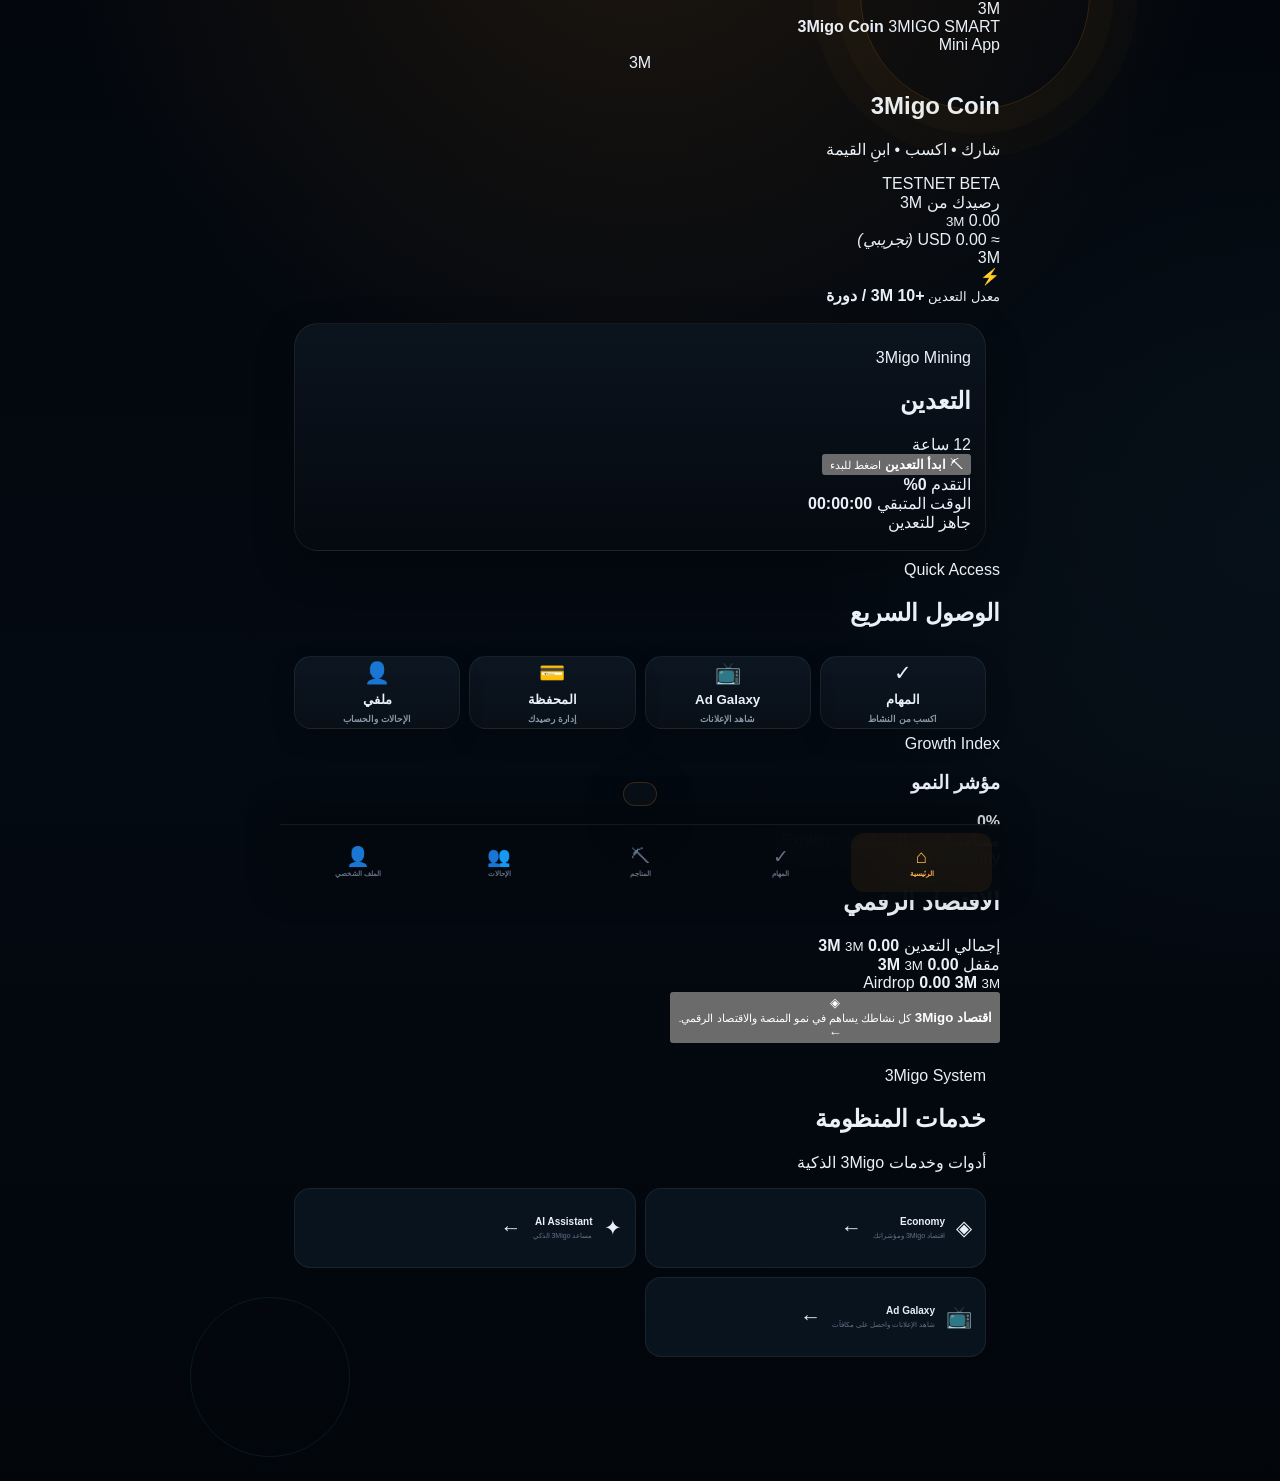
==== commit 35fc1a26: "Update index.html" ====
--- a/webapp/index.html
+++ b/webapp/index.html
@@ -72,6 +72,7 @@
             <div class="hero-section">
 
                 <div class="hero-brand">
+
                     <div class="hero-logo">
                         3M
                     </div>
@@ -86,10 +87,12 @@
                             شارك • اكسب • ابنِ القيمة
                         </p>
                     </div>
+
                 </div>
 
 
                 <div class="hero-badges">
+
                     <span class="badge badge-blue">
                         TESTNET
                     </span>
@@ -97,6 +100,7 @@
                     <span class="badge badge-gold">
                         BETA
                     </span>
+
                 </div>
 
             </div>
@@ -110,22 +114,26 @@
                 <div class="wallet-card-header">
 
                     <div>
+
                         <span class="eyebrow">
                             رصيدك من 3M
                         </span>
 
                         <div class="wallet-balance">
-                            <span id="homeBalance">
+
+                            <span id="balanceValue">
                                 0
                             </span>
 
                             <small>3M</small>
+
                         </div>
 
                         <span class="wallet-value">
                             ≈ 0.00 USD
                             <em>(تجريبي)</em>
                         </span>
+
                     </div>
 
                     <div class="wallet-coin">
@@ -142,11 +150,15 @@
                     </span>
 
                     <div>
-                        <small>معدل التعدين</small>
+
+                        <small>
+                            معدل التعدين
+                        </small>
 
                         <strong>
                             +10 3M / دورة
                         </strong>
+
                     </div>
 
                 </div>
@@ -155,13 +167,14 @@
 
 
             <!-- =================================================
-                 MINING PANEL
+                 HOME MINING PANEL
             ================================================== -->
             <div class="mining-panel">
 
                 <div class="section-heading">
 
                     <div>
+
                         <span class="eyebrow">
                             3Migo Mining
                         </span>
@@ -169,6 +182,7 @@
                         <h2>
                             التعدين
                         </h2>
+
                     </div>
 
                     <span class="cycle-badge">
@@ -181,7 +195,7 @@
                 <div class="mining-control">
 
                     <button
-                        id="homeMiningButton"
+                        id="mineBtn"
                         class="mining-button"
                         type="button"
                     >
@@ -190,11 +204,11 @@
                             ⛏
                         </span>
 
-                        <strong id="homeMiningButtonText">
+                        <strong id="mineBtnText">
                             ابدأ التعدين
                         </strong>
 
-                        <small id="homeMiningButtonSubtext">
+                        <small id="mineBtnSubtext">
                             اضغط للبدء
                         </small>
 
@@ -209,18 +223,21 @@
                                 التقدم
                             </span>
 
-                            <strong id="homeMiningPercent">
+                            <strong id="miningPercent">
                                 0%
                             </strong>
 
                         </div>
 
+
                         <div class="progress-track">
+
                             <div
-                                id="homeMiningProgress"
+                                id="miningProgress"
                                 class="progress-fill"
                                 style="width:0%"
                             ></div>
+
                         </div>
 
 
@@ -230,7 +247,7 @@
                                 الوقت المتبقي
                             </span>
 
-                            <strong id="homeMiningTimer">
+                            <strong id="miningTimer">
                                 جاهز
                             </strong>
 
@@ -238,6 +255,16 @@
 
                     </div>
 
+                </div>
+
+
+                <!-- Compatibility status -->
+                <div
+                    id="miningState"
+                    class="mining-state"
+                    aria-live="polite"
+                >
+                    جاهز لبدء دورة التعدين
                 </div>
 
             </div>
@@ -249,7 +276,9 @@
             <div class="section-block">
 
                 <div class="section-heading">
-                    <div>
+
+                    <div>
+
                         <span class="eyebrow">
                             Quick Access
                         </span>
@@ -257,7 +286,9 @@
                         <h2>
                             الوصول السريع
                         </h2>
-                    </div>
+
+                    </div>
+
                 </div>
 
 
@@ -319,6 +350,7 @@
                 <div class="growth-header">
 
                     <div>
+
                         <span class="eyebrow">
                             Growth Index
                         </span>
@@ -326,9 +358,10 @@
                         <h3>
                             مؤشر النمو
                         </h3>
-                    </div>
-
-                    <strong id="growthScore">
+
+                    </div>
+
+                    <strong id="growthIndex">
                         0
                     </strong>
 
@@ -336,11 +369,13 @@
 
 
                 <div class="progress-track">
+
                     <div
                         id="growthProgress"
                         class="progress-fill"
                         style="width:0%"
                     ></div>
+
                 </div>
 
 
@@ -367,6 +402,7 @@
                 <div class="section-heading">
 
                     <div>
+
                         <span class="eyebrow">
                             3Migo Economy
                         </span>
@@ -374,6 +410,7 @@
                         <h2>
                             الاقتصاد الرقمي
                         </h2>
+
                     </div>
 
                 </div>
@@ -382,29 +419,53 @@
                 <div class="economy-grid">
 
                     <div class="economy-card">
-                        <span>متاح</span>
-                        <strong id="availableBalance">
+
+                        <span>
+                            إجمالي التعدين
+                        </span>
+
+                        <strong id="homeTotalMined">
                             0
                         </strong>
-                        <small>3M</small>
+
+                        <small>
+                            3M
+                        </small>
+
                     </div>
 
 
                     <div class="economy-card">
-                        <span>مقفل</span>
-                        <strong id="lockedBalance">
+
+                        <span>
+                            مقفل
+                        </span>
+
+                        <strong id="homeLocked3m">
                             0
                         </strong>
-                        <small>3M</small>
+
+                        <small>
+                            3M
+                        </small>
+
                     </div>
 
 
                     <div class="economy-card">
-                        <span>Airdrop</span>
-                        <strong id="airdropBalance">
+
+                        <span>
+                            Airdrop
+                        </span>
+
+                        <strong id="homeAirdrop3m">
                             0
                         </strong>
-                        <small>3M</small>
+
+                        <small>
+                            3M
+                        </small>
+
                     </div>
 
                 </div>
@@ -421,6 +482,7 @@
                     </span>
 
                     <div>
+
                         <strong>
                             اقتصاد 3Migo
                         </strong>
@@ -428,6 +490,7 @@
                         <small>
                             كل نشاطك يساهم في نمو المنصة والاقتصاد الرقمي.
                         </small>
+
                     </div>
 
                     <span class="arrow">
@@ -448,13 +511,14 @@
         <section
             id="miningView"
             class="app-view"
-            data-view="mining"
+            data-view="mine"
             hidden
         >
 
             <div class="page-header">
 
                 <div>
+
                     <span class="eyebrow">
                         3Migo Mining
                     </span>
@@ -466,6 +530,7 @@
                     <p>
                         دورة التعدين الحالية
                     </p>
+
                 </div>
 
             </div>
@@ -491,7 +556,7 @@
 
 
                 <button
-                    id="miningPageButton"
+                    id="mineBtnPage"
                     class="mining-button large"
                     type="button"
                 >
@@ -500,11 +565,11 @@
                         ⛏
                     </span>
 
-                    <strong id="miningPageButtonText">
+                    <strong id="mineBtnPageText">
                         ابدأ التعدين
                     </strong>
 
-                    <small id="miningPageButtonSubtext">
+                    <small id="mineBtnPageSubtext">
                         اضغط للبدء
                     </small>
 
@@ -525,13 +590,17 @@
 
                     </div>
 
+
                     <div class="progress-track">
+
                         <div
                             id="miningPageProgress"
                             class="progress-fill"
                             style="width:0%"
                         ></div>
-                    </div>
+
+                    </div>
+
 
                     <div class="mining-time">
 
@@ -545,6 +614,23 @@
 
                     </div>
 
+
+                    <div
+                        id="miningPageState"
+                        class="mining-state"
+                        aria-live="polite"
+                    >
+                        جاهز لبدء دورة التعدين
+                    </div>
+
+
+                    <div
+                        id="miningPageStatus"
+                        class="mining-status"
+                        aria-live="polite"
+                    >
+                    </div>
+
                 </div>
 
             </div>
@@ -553,27 +639,53 @@
             <div class="stats-grid">
 
                 <div class="stat-card">
-                    <span>إجمالي التعدين</span>
+
+                    <span>
+                        إجمالي التعدين
+                    </span>
+
                     <strong id="totalMined">
                         0
                     </strong>
-                    <small>3M</small>
-                </div>
+
+                    <small>
+                        3M
+                    </small>
+
+                </div>
+
 
                 <div class="stat-card">
-                    <span>جلسات التعدين</span>
+
+                    <span>
+                        جلسات التعدين
+                    </span>
+
                     <strong id="miningSessions">
                         0
                     </strong>
-                    <small>جلسة</small>
-                </div>
+
+                    <small>
+                        جلسة
+                    </small>
+
+                </div>
+
 
                 <div class="stat-card">
-                    <span>المكافأة الحالية</span>
+
+                    <span>
+                        المكافأة الحالية
+                    </span>
+
                     <strong>
                         10
                     </strong>
-                    <small>3M</small>
+
+                    <small>
+                        3M
+                    </small>
+
                 </div>
 
             </div>
@@ -595,6 +707,7 @@
             <div class="page-header">
 
                 <div>
+
                     <span class="eyebrow">
                         Tasks & Rewards
                     </span>
@@ -606,6 +719,7 @@
                     <p>
                         أنشطة إضافية داخل منظومة 3Migo
                     </p>
+
                 </div>
 
             </div>
@@ -614,6 +728,7 @@
             <div class="daily-reward-card">
 
                 <div>
+
                     <span>🎁</span>
 
                     <strong>
@@ -623,7 +738,9 @@
                     <small>
                         احصل على مكافأتك اليومية
                     </small>
-                </div>
+
+                </div>
+
 
                 <button
                     class="primary-btn"
@@ -639,14 +756,18 @@
             <div class="tasks-header">
 
                 <div>
+
                     <h2>
                         المهام المتاحة
                     </h2>
 
                     <small>
-                        أكمل النشاط وفق الشروط الموضحة.
+                        <span id="tasksCount">0</span>
+                        مهمة متاحة
                     </small>
-                </div>
+
+                </div>
+
 
                 <button
                     class="secondary-btn"
@@ -660,7 +781,7 @@
 
 
             <div
-                id="tasksList"
+                id="tasksContainer"
                 class="tasks-list"
             >
 
@@ -687,6 +808,7 @@
             <div class="page-header">
 
                 <div>
+
                     <span class="eyebrow">
                         3Migo Wallet
                     </span>
@@ -698,6 +820,7 @@
                     <p>
                         نظرة على حركة اقتصادك
                     </p>
+
                 </div>
 
             </div>
@@ -709,7 +832,7 @@
                     الرصيد المتاح
                 </span>
 
-                <strong id="walletPageBalance">
+                <strong id="walletBalance">
                     0
                 </strong>
 
@@ -723,24 +846,84 @@
             <div class="wallet-breakdown">
 
                 <div>
-                    <span>المتاح</span>
+
+                    <span>
+                        إجمالي الرصيد
+                    </span>
+
+                    <strong id="walletTotal">
+                        0
+                    </strong>
+
+                </div>
+
+
+                <div>
+
+                    <span>
+                        اليوم
+                    </span>
+
+                    <strong id="walletToday">
+                        0
+                    </strong>
+
+                </div>
+
+
+                <div>
+
+                    <span>
+                        الجلسات
+                    </span>
+
+                    <strong id="walletSessions">
+                        0
+                    </strong>
+
+                </div>
+
+            </div>
+
+
+            <div class="wallet-breakdown">
+
+                <div>
+
+                    <span>
+                        المتاح
+                    </span>
+
                     <strong id="walletAvailable">
                         0
                     </strong>
-                </div>
+
+                </div>
+
 
                 <div>
-                    <span>المقفل</span>
+
+                    <span>
+                        المقفل
+                    </span>
+
                     <strong id="walletLocked">
                         0
                     </strong>
-                </div>
+
+                </div>
+
 
                 <div>
-                    <span>Airdrop</span>
+
+                    <span>
+                        Airdrop
+                    </span>
+
                     <strong id="walletAirdrop">
                         0
                     </strong>
+
                 </div>
 
             </div>
@@ -751,6 +934,7 @@
                 <div class="section-heading">
 
                     <div>
+
                         <span class="eyebrow">
                             Activity
                         </span>
@@ -758,6 +942,7 @@
                         <h2>
                             آخر العمليات
                         </h2>
+
                     </div>
 
                 </div>
@@ -767,9 +952,11 @@
                     id="transactionsList"
                     class="transactions-list"
                 >
+
                     <div class="empty-state">
                         لا توجد عمليات حتى الآن.
                     </div>
+
                 </div>
 
             </div>
@@ -791,6 +978,7 @@
             <div class="page-header">
 
                 <div>
+
                     <span class="eyebrow">
                         3Migo Profile
                     </span>
@@ -802,6 +990,7 @@
                     <p>
                         هويتك ونمو إحالاتك
                     </p>
+
                 </div>
 
             </div>
@@ -813,6 +1002,7 @@
                     👤
                 </div>
 
+
                 <div class="profile-info">
 
                     <strong id="profileName">
@@ -824,12 +1014,88 @@
                     </span>
 
                     <small>
-                        ID:
+                        Telegram ID:
                         <span id="profileTelegramId">
                             -
                         </span>
                     </small>
 
+                    <small>
+                        Member ID:
+                        <span id="profileMemberId">
+                            -
+                        </span>
+                    </small>
+
+                    <small>
+                        بطاقة العضوية:
+                        <span id="memberCardNumber">
+                            3M-000000
+                        </span>
+                    </small>
+
+                </div>
+
+            </div>
+
+
+            <!-- EXPERIENCE -->
+            <div class="growth-card">
+
+                <div class="growth-header">
+
+                    <div>
+
+                        <span class="eyebrow">
+                            Experience
+                        </span>
+
+                        <h3 id="experienceName">
+                            Explorer
+                        </h3>
+
+                    </div>
+
+                    <strong id="experienceScore">
+                        0
+                    </strong>
+
+                </div>
+
+
+                <div class="progress-track">
+
+                    <div
+                        id="experienceProgress"
+                        class="progress-fill"
+                        style="width:0%"
+                    ></div>
+
+                </div>
+
+
+                <div class="growth-footer">
+
+                    <span>
+                        المستوى
+                    </span>
+
+                    <span id="experienceLevel">
+                        Explorer
+                    </span>
+
+                </div>
+
+                <div class="growth-footer">
+
+                    <span>
+                        المستوى التالي
+                    </span>
+
+                    <span id="profileNextScore">
+                        -
+                    </span>
+
                 </div>
 
             </div>
@@ -840,6 +1106,7 @@
                 <div class="referral-header">
 
                     <div>
+
                         <span class="eyebrow">
                             Referral System
                         </span>
@@ -847,6 +1114,7 @@
                         <h2>
                             الإحالات
                         </h2>
+
                     </div>
 
                     <span class="referral-icon">
@@ -859,13 +1127,38 @@
                 <div class="referral-code-box">
 
                     <span>
+                        كود الإحالة
+                    </span>
+
+                    <strong id="referralCode">
+                        -
+                    </strong>
+
+                </div>
+
+
+                <div class="referral-code-box">
+
+                    <span>
                         رابط الإحالة
                     </span>
 
-                    <strong id="referralLink">
-                        جارٍ الإنشاء...
-                    </strong>
-
+                    <input
+                        id="referralLink"
+                        type="text"
+                        value=""
+                        readonly
+                        autocomplete="off"
+                    >
+
+                </div>
+
+
+                <div
+                    id="referralBarcode"
+                    class="referral-barcode"
+                    aria-hidden="true"
+                >
                 </div>
 
 
@@ -879,6 +1172,7 @@
                         نسخ الرابط
                     </button>
 
+
                     <button
                         class="secondary-btn"
                         data-action="share-referral"
@@ -893,17 +1187,28 @@
                 <div class="referral-stats">
 
                     <div>
-                        <span>الإحالات</span>
+
+                        <span>
+                            الإحالات
+                        </span>
+
                         <strong id="referralCount">
                             0
                         </strong>
-                    </div>
-
-                    <div>
-                        <span>المكافآت</span>
-                        <strong id="referralRewards">
+
+                    </div>
+
+
+                    <div>
+
+                        <span>
+                            المكافآت
+                        </span>
+
+                        <strong id="referralEarned">
                             0
                         </strong>
+
                     </div>
 
                 </div>
@@ -925,6 +1230,7 @@
             <div class="section-heading">
 
                 <div>
+
                     <span class="eyebrow">
                         3Migo System
                     </span>
@@ -936,6 +1242,7 @@
                     <p>
                         أدوات وخدمات 3Migo الذكية
                     </p>
+
                 </div>
 
             </div>
@@ -955,6 +1262,7 @@
                     </span>
 
                     <div>
+
                         <strong>
                             Economy
                         </strong>
@@ -962,6 +1270,7 @@
                         <small>
                             اقتصاد 3Migo ومؤشراتك
                         </small>
+
                     </div>
 
                     <span class="service-arrow">
@@ -983,6 +1292,7 @@
                     </span>
 
                     <div>
+
                         <strong>
                             AI Assistant
                         </strong>
@@ -990,6 +1300,7 @@
                         <small>
                             مساعد 3Migo الذكي
                         </small>
+
                     </div>
 
                     <span class="service-arrow">
@@ -999,9 +1310,7 @@
                 </button>
 
 
-                <!-- =================================================
-                     ADSGRAM / AD GALAXY
-                ================================================== -->
+                <!-- ADSGRAM / AD GALAXY -->
                 <button
                     class="master-service-card"
                     data-action="open-ad-galaxy"
@@ -1013,6 +1322,7 @@
                     </span>
 
                     <div>
+
                         <strong>
                             Ad Galaxy
                         </strong>
@@ -1020,6 +1330,7 @@
                         <small>
                             شاهد الإعلانات واحصل على مكافآت
                         </small>
+
                     </div>
 
                     <span class="service-arrow">
@@ -1050,11 +1361,15 @@
             <div class="modal-header">
 
                 <div>
+
                     <span>◈</span>
+
                     <strong>
                         Economy
                     </strong>
-                </div>
+
+                </div>
+
 
                 <button
                     class="modal-close"
@@ -1089,31 +1404,67 @@
                 <div class="economic-stats">
 
                     <div>
-                        <span>إجمالي التعدين</span>
+
+                        <span>
+                            إجمالي التعدين
+                        </span>
+
                         <strong id="economicTotalMined">
                             0
                         </strong>
-                    </div>
-
-                    <div>
-                        <span>Locked</span>
+
+                    </div>
+
+
+                    <div>
+
+                        <span>
+                            Locked
+                        </span>
+
                         <strong id="economicLocked">
                             0
                         </strong>
-                    </div>
-
-                    <div>
-                        <span>Unlocked</span>
+
+                    </div>
+
+
+                    <div>
+
+                        <span>
+                            Unlocked
+                        </span>
+
                         <strong id="economicUnlocked">
                             0
                         </strong>
-                    </div>
-
-                    <div>
-                        <span>Airdrop</span>
+
+                    </div>
+
+
+                    <div>
+
+                        <span>
+                            Airdrop
+                        </span>
+
                         <strong id="economicAirdrop">
                             0
                         </strong>
+
+                    </div>
+
+
+                    <div>
+
+                        <span>
+                            Trust Score
+                        </span>
+
+                        <strong id="economicTrust">
+                            0
+                        </strong>
+
                     </div>
 
                 </div>
@@ -1128,6 +1479,7 @@
                     >
                         معاينة Airdrop
                     </button>
+
 
                     <button
                         class="secondary-btn"
@@ -1161,12 +1513,15 @@
             <div class="modal-header">
 
                 <div>
+
                     <span>✦</span>
 
                     <strong>
                         مساعد 3Migo الذكي
                     </strong>
-                </div>
+
+                </div>
+
 
                 <button
                     class="modal-close"
@@ -1210,6 +1565,7 @@
                     التعدين
                 </button>
 
+
                 <button
                     class="secondary-btn"
                     data-ai-question="كيف تعمل الإحالات؟"
@@ -1217,6 +1573,7 @@
                 >
                     الإحالات
                 </button>
+
 
                 <button
                     class="secondary-btn"
@@ -1238,8 +1595,9 @@
                     autocomplete="off"
                 >
 
+
                 <button
-                    id="aiSendButton"
+                    id="aiSend"
                     class="primary-btn"
                     type="button"
                 >
@@ -1268,12 +1626,15 @@
             <div class="modal-header">
 
                 <div>
+
                     <span>💳</span>
 
                     <strong>
                         3Migo Wallet
                     </strong>
-                </div>
+
+                </div>
+
 
                 <button
                     class="modal-close"
@@ -1323,12 +1684,15 @@
             <div class="modal-header">
 
                 <div>
+
                     <span>📢</span>
 
                     <strong>
                         Ad Galaxy
                     </strong>
-                </div>
+
+                </div>
+
 
                 <button
                     class="modal-close"
@@ -1366,6 +1730,7 @@
                 <div class="ad-reward-header">
 
                     <div>
+
                         <span class="eyebrow">
                             AdsGram Reward
                         </span>
@@ -1373,6 +1738,7 @@
                         <h3>
                             إعلان مكافأة
                         </h3>
+
                     </div>
 
                     <span class="ad-status-dot">
@@ -1444,12 +1810,15 @@
             <div class="modal-header">
 
                 <div>
+
                     <span>⚡</span>
 
                     <strong>
                         استخدام اقتصادي
                     </strong>
-                </div>
+
+                </div>
+
 
                 <button
                     class="modal-close"
@@ -1467,6 +1836,7 @@
                 <p>
                     هذه العملية تستخدم الرصيد المتاح وفق قواعد الاقتصاد الحالية.
                 </p>
+
 
                 <input
                     id="spendAmount"
@@ -1475,6 +1845,7 @@
                     step="1"
                     placeholder="أدخل الكمية"
                 >
+
 
                 <button
                     class="primary-btn"
@@ -1516,8 +1887,13 @@
             data-view-target="home"
             type="button"
         >
+
             <span>⌂</span>
-            <small>الرئيسية</small>
+
+            <small>
+                الرئيسية
+            </small>
+
         </button>
 
 
@@ -1526,18 +1902,28 @@
             data-view-target="tasks"
             type="button"
         >
+
             <span>✓</span>
-            <small>المهام</small>
+
+            <small>
+                المهام
+            </small>
+
         </button>
 
 
         <button
             class="nav-item nav-mining"
-            data-view-target="mining"
+            data-view-target="mine"
             type="button"
         >
+
             <span>⛏</span>
-            <small>المناجم</small>
+
+            <small>
+                المناجم
+            </small>
+
         </button>
 
 
@@ -1546,8 +1932,13 @@
             data-view-target="profile"
             type="button"
         >
+
             <span>👥</span>
-            <small>الإحالات</small>
+
+            <small>
+                الإحالات
+            </small>
+
         </button>
 
 
@@ -1556,8 +1947,13 @@
             data-view-target="profile"
             type="button"
         >
+
             <span>👤</span>
-            <small>الملف الشخصي</small>
+
+            <small>
+                الملف الشخصي
+            </small>
+
         </button>
 
     </nav>
@@ -1567,7 +1963,7 @@
 
 <!-- =========================================================
      APPLICATION JAVASCRIPT
-     app.js V5.5
+     app.js V5.6
 ========================================================= -->
 <script src="/webapp/app.js"></script>
 
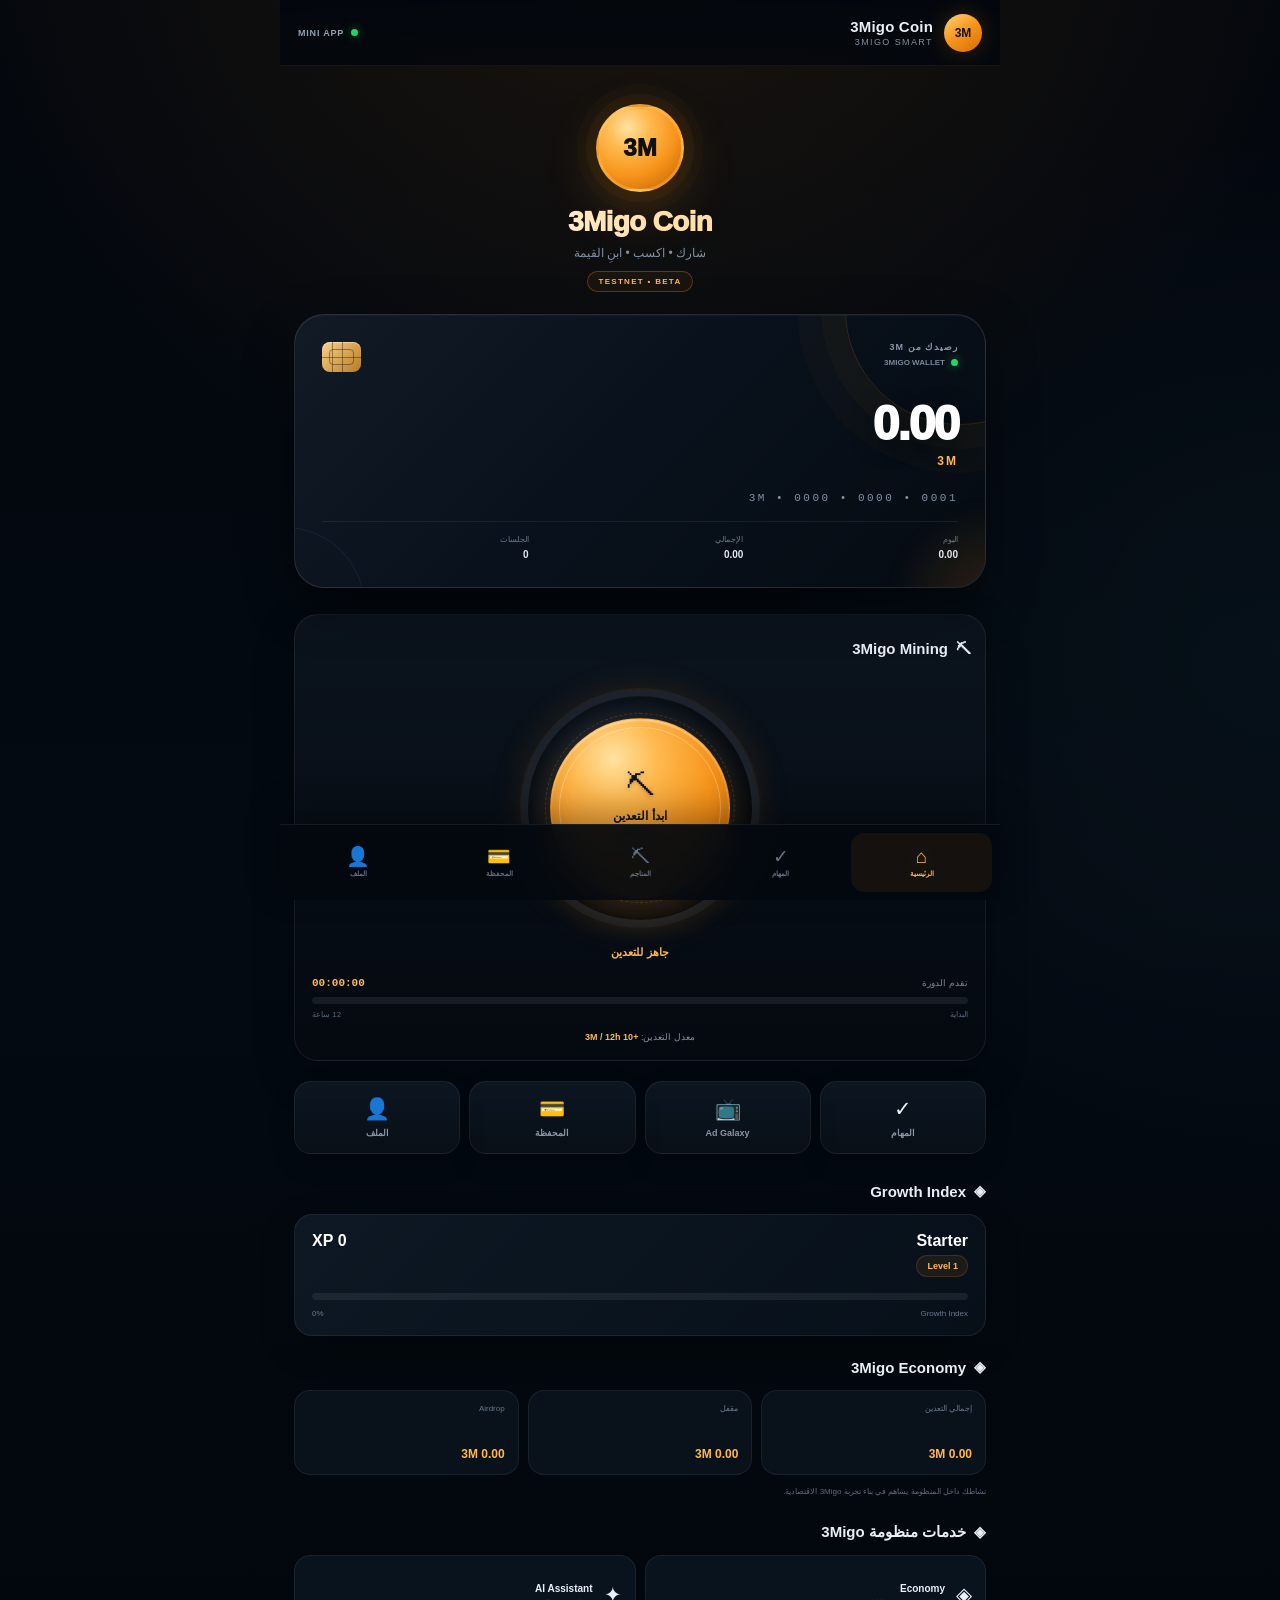
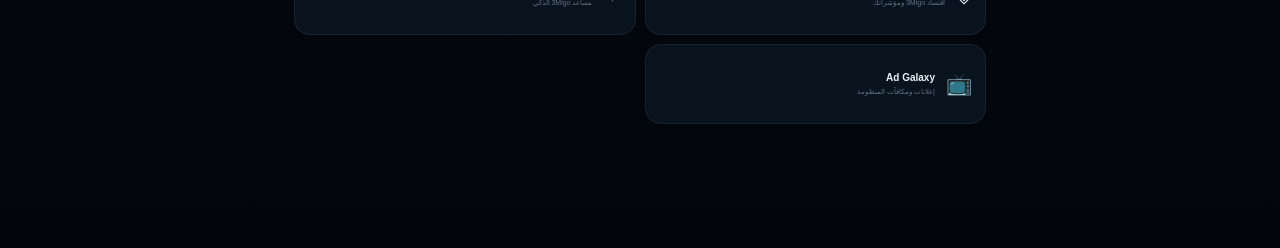
==== commit 063ebd58: "Update index.html" ====
--- a/webapp/index.html
+++ b/webapp/index.html
@@ -1,6 +1,8 @@
 <!DOCTYPE html>
 <html lang="ar" dir="rtl">
+
 <head>
+
     <meta charset="UTF-8">
 
     <meta
@@ -8,10 +10,26 @@
         content="width=device-width, initial-scale=1.0, maximum-scale=1.0, user-scalable=no"
     >
 
-    <meta name="theme-color" content="#031024">
-    <meta name="color-scheme" content="dark">
+    <meta
+        name="theme-color"
+        content="#031024"
+    >
+
+    <meta
+        name="color-scheme"
+        content="dark"
+    >
+
+    <meta
+        name="description"
+        content="3Migo Coin — 3MIGO SMART"
+    >
 
     <title>3Migo Coin</title>
+
+    <!-- =====================================================
+         3MIGO COIN STYLE
+    ====================================================== -->
 
     <link
         rel="stylesheet"
@@ -19,11 +37,20 @@
     >
 
     <!-- =====================================================
+         TELEGRAM WEB APP
+    ====================================================== -->
+
+    <script src="https://telegram.org/js/telegram-web-app.js"></script>
+
+    <!-- =====================================================
          ADSGRAM SDK
          Reward / Interstitial Ads
     ====================================================== -->
+
     <script src="https://sad.adsgram.ai/js/sad.min.js"></script>
+
 </head>
+
 
 <body>
 
@@ -32,36 +59,49 @@
     <!-- =====================================================
          TOP BAR
     ====================================================== -->
-    <header class="top-bar">
-
-        <div class="brand-area">
-            <div class="brand-mark">
+
+    <header class="topbar">
+
+        <div class="brand">
+
+            <div class="coin-symbol">
                 3M
             </div>
 
-            <div class="brand-text">
-                <strong>3Migo Coin</strong>
-                <span>3MIGO SMART</span>
-            </div>
+            <div>
+
+                <div class="brand-title">
+                    3Migo Coin
+                </div>
+
+                <div class="brand-subtitle">
+                    3MIGO SMART
+                </div>
+
+            </div>
+
         </div>
 
-        <div class="top-status">
+
+        <div class="topbar-status">
+
             <span class="status-dot"></span>
-            <span>Mini App</span>
+
+            <span>
+                MINI APP
+            </span>
+
         </div>
 
     </header>
 
 
     <!-- =====================================================
-         MAIN CONTENT
+         HOME VIEW
     ====================================================== -->
-    <main class="app-content">
-
-
-        <!-- =================================================
-             HOME VIEW
-        ================================================== -->
+
+    <main>
+
         <section
             id="homeView"
             class="app-view active"
@@ -69,95 +109,136 @@
         >
 
             <!-- HERO -->
-            <div class="hero-section">
-
-                <div class="hero-brand">
-
-                    <div class="hero-logo">
+
+            <div class="hero">
+
+                <div class="hero-logo">
+
+                    <div class="coin-logo">
                         3M
                     </div>
 
-                    <div>
-                        <h1>
-                            3Migo
-                            <span>Coin</span>
-                        </h1>
-
-                        <p>
-                            شارك • اكسب • ابنِ القيمة
-                        </p>
-                    </div>
-
-                </div>
-
-
-                <div class="hero-badges">
-
-                    <span class="badge badge-blue">
-                        TESTNET
-                    </span>
-
-                    <span class="badge badge-gold">
-                        BETA
-                    </span>
-
-                </div>
+                </div>
+
+                <h1>
+                    3Migo Coin
+                </h1>
+
+                <p>
+                    شارك • اكسب • ابنِ القيمة
+                </p>
+
+                <span class="beta-badge">
+                    TESTNET • BETA
+                </span>
 
             </div>
 
 
             <!-- =================================================
-                 WALLET / BALANCE CARD
+                 PREMIUM WALLET CARD
             ================================================== -->
-            <div class="premium-wallet-card">
-
-                <div class="wallet-card-header">
-
-                    <div>
-
-                        <span class="eyebrow">
-                            رصيدك من 3M
-                        </span>
-
-                        <div class="wallet-balance">
-
-                            <span id="balanceValue">
+
+            <div class="wallet-card-wrap">
+
+                <div class="balance-card premium-wallet-card">
+
+                    <div class="wallet-card-glow"></div>
+
+
+                    <div class="wallet-card-top">
+
+                        <div>
+
+                            <span class="balance-label">
+                                رصيدك من 3M
+                            </span>
+
+                            <div class="wallet-card-status">
+
+                                <span class="status-dot"></span>
+
+                                <span>
+                                    3MIGO WALLET
+                                </span>
+
+                            </div>
+
+                        </div>
+
+
+                        <div class="wallet-chip">
+
+                            <span></span>
+                            <span></span>
+                            <span></span>
+
+                        </div>
+
+                    </div>
+
+
+                    <div class="balance-value">
+
+                        <span id="balanceValue">
+                            0
+                        </span>
+
+                    </div>
+
+
+                    <div class="balance-token">
+                        3M
+                    </div>
+
+
+                    <div
+                        id="memberCardNumber"
+                        class="wallet-card-number"
+                    >
+                        3MIGO • MEMBER
+                    </div>
+
+
+                    <div class="balance-meta">
+
+                        <div class="balance-meta-item">
+
+                            <span>
+                                اليوم
+                            </span>
+
+                            <strong id="todayValue">
                                 0
+                            </strong>
+
+                        </div>
+
+
+                        <div class="balance-meta-item">
+
+                            <span>
+                                الإجمالي
                             </span>
 
-                            <small>3M</small>
+                            <strong id="totalValue">
+                                0
+                            </strong>
 
                         </div>
 
-                        <span class="wallet-value">
-                            ≈ 0.00 USD
-                            <em>(تجريبي)</em>
-                        </span>
-
-                    </div>
-
-                    <div class="wallet-coin">
-                        <span>3M</span>
-                    </div>
-
-                </div>
-
-
-                <div class="wallet-mining-rate">
-
-                    <span class="rate-icon">
-                        ⚡
-                    </span>
-
-                    <div>
-
-                        <small>
-                            معدل التعدين
-                        </small>
-
-                        <strong>
-                            +10 3M / دورة
-                        </strong>
+
+                        <div class="balance-meta-item">
+
+                            <span>
+                                الجلسات
+                            </span>
+
+                            <strong id="sessionsValue">
+                                0
+                            </strong>
+
+                        </div>
 
                     </div>
 
@@ -167,104 +248,119 @@
 
 
             <!-- =================================================
-                 HOME MINING PANEL
+                 MINING PANEL
             ================================================== -->
+
             <div class="mining-panel">
 
-                <div class="section-heading">
-
-                    <div>
-
-                        <span class="eyebrow">
-                            3Migo Mining
-                        </span>
-
-                        <h2>
-                            التعدين
-                        </h2>
-
-                    </div>
-
-                    <span class="cycle-badge">
-                        12 ساعة
-                    </span>
-
-                </div>
-
-
-                <div class="mining-control">
-
-                    <button
-                        id="mineBtn"
-                        class="mining-button"
-                        type="button"
+                <div class="section-title">
+
+                    <span>
+                        ⛏
+                    </span>
+
+                    <span>
+                        3Migo Mining
+                    </span>
+
+                </div>
+
+
+                <div class="mining-orb-wrap">
+
+                    <div
+                        id="miningProgressRing"
+                        class="mining-progress-ring"
                     >
 
-                        <span class="mining-button-icon">
-                            ⛏
-                        </span>
-
-                        <strong id="mineBtnText">
-                            ابدأ التعدين
-                        </strong>
-
-                        <small id="mineBtnSubtext">
-                            اضغط للبدء
-                        </small>
-
-                    </button>
-
-
-                    <div class="mining-progress">
-
-                        <div class="progress-header">
-
-                            <span>
-                                التقدم
-                            </span>
-
-                            <strong id="miningPercent">
-                                0%
-                            </strong>
+                        <div class="mining-orb">
+
+                            <button
+                                id="mineBtn"
+                                class="circular-mine-btn"
+                                type="button"
+                            >
+
+                                <span class="mine-icon">
+                                    ⛏
+                                </span>
+
+                                <span
+                                    id="mineBtnText"
+                                    class="mine-btn-text"
+                                >
+                                    ابدأ التعدين
+                                </span>
+
+                                <span class="mine-reward">
+                                    +10 3M
+                                </span>
+
+                            </button>
 
                         </div>
 
-
-                        <div class="progress-track">
-
-                            <div
-                                id="miningProgress"
-                                class="progress-fill"
-                                style="width:0%"
-                            ></div>
-
-                        </div>
-
-
-                        <div class="mining-time">
-
-                            <span>
-                                الوقت المتبقي
-                            </span>
-
-                            <strong id="miningTimer">
-                                جاهز
-                            </strong>
-
-                        </div>
-
-                    </div>
-
-                </div>
-
-
-                <!-- Compatibility status -->
+                    </div>
+
+                </div>
+
+
                 <div
                     id="miningState"
-                    class="mining-state"
-                    aria-live="polite"
-                >
-                    جاهز لبدء دورة التعدين
+                    class="mining-status"
+                >
+                    جاهز لبدء التعدين
+                </div>
+
+
+                <div class="mining-timeline">
+
+                    <div class="timeline-label">
+
+                        <span>
+                            تقدم الدورة
+                        </span>
+
+                        <strong id="miningTimer">
+                            جاهز
+                        </strong>
+
+                    </div>
+
+
+                    <div class="timeline-track">
+
+                        <div
+                            id="miningProgress"
+                            class="timeline-progress"
+                            style="width:0%"
+                        ></div>
+
+                    </div>
+
+
+                    <div class="timeline-footer">
+
+                        <span>
+                            البداية
+                        </span>
+
+                        <span>
+                            12 ساعة
+                        </span>
+
+                    </div>
+
+                </div>
+
+
+                <div class="mining-rate">
+
+                    معدل التعدين:
+                    <strong>
+                        +10 3M / 12h
+                    </strong>
+
                 </div>
 
             </div>
@@ -273,121 +369,147 @@
             <!-- =================================================
                  QUICK ACTIONS
             ================================================== -->
-            <div class="section-block">
-
-                <div class="section-heading">
-
-                    <div>
-
-                        <span class="eyebrow">
-                            Quick Access
-                        </span>
-
-                        <h2>
-                            الوصول السريع
-                        </h2>
-
-                    </div>
-
-                </div>
-
-
-                <div class="quick-actions">
-
-                    <button
-                        class="quick-action"
-                        data-view-target="tasks"
-                        type="button"
-                    >
-                        <span>✓</span>
-                        <strong>المهام</strong>
-                        <small>اكسب من النشاط</small>
-                    </button>
-
-
-                    <button
-                        class="quick-action"
-                        data-action="open-ad-galaxy"
-                        type="button"
-                    >
-                        <span>📺</span>
-                        <strong>Ad Galaxy</strong>
-                        <small>شاهد الإعلانات</small>
-                    </button>
-
-
-                    <button
-                        class="quick-action"
-                        data-view-target="wallet"
-                        type="button"
-                    >
-                        <span>💳</span>
-                        <strong>المحفظة</strong>
-                        <small>إدارة رصيدك</small>
-                    </button>
-
-
-                    <button
-                        class="quick-action"
-                        data-view-target="profile"
-                        type="button"
-                    >
-                        <span>👤</span>
-                        <strong>ملفي</strong>
-                        <small>الإحالات والحساب</small>
-                    </button>
-
-                </div>
+
+            <div class="quick-actions">
+
+                <button
+                    class="quick-action"
+                    data-view-target="tasks"
+                    type="button"
+                >
+
+                    <span>
+                        ✓
+                    </span>
+
+                    <small>
+                        المهام
+                    </small>
+
+                </button>
+
+
+                <button
+                    class="quick-action"
+                    data-action="open-ad-galaxy"
+                    type="button"
+                >
+
+                    <span>
+                        📺
+                    </span>
+
+                    <small>
+                        Ad Galaxy
+                    </small>
+
+                </button>
+
+
+                <button
+                    class="quick-action"
+                    data-view-target="wallet"
+                    type="button"
+                >
+
+                    <span>
+                        💳
+                    </span>
+
+                    <small>
+                        المحفظة
+                    </small>
+
+                </button>
+
+
+                <button
+                    class="quick-action"
+                    data-view-target="profile"
+                    type="button"
+                >
+
+                    <span>
+                        👤
+                    </span>
+
+                    <small>
+                        الملف
+                    </small>
+
+                </button>
 
             </div>
 
 
             <!-- =================================================
-                 GROWTH INDEX
+                 EXPERIENCE / GROWTH
             ================================================== -->
-            <div class="growth-card">
-
-                <div class="growth-header">
-
-                    <div>
-
-                        <span class="eyebrow">
+
+            <div class="section">
+
+                <div class="section-title">
+
+                    <span>
+                        ◈
+                    </span>
+
+                    <span>
+                        Growth Index
+                    </span>
+
+                </div>
+
+
+                <div class="experience-card">
+
+                    <div class="experience-top">
+
+                        <div>
+
+                            <strong id="experienceName">
+                                Explorer
+                            </strong>
+
+                            <span
+                                id="experienceLevel"
+                                class="experience-level"
+                            >
+                                Explorer
+                            </span>
+
+                        </div>
+
+
+                        <strong id="experienceScore">
+                            0
+                        </strong>
+
+                    </div>
+
+
+                    <div class="progress-bar">
+
+                        <div
+                            id="experienceProgress"
+                            class="progress-fill"
+                            style="width:0%"
+                        ></div>
+
+                    </div>
+
+
+                    <div class="experience-footer">
+
+                        <span>
                             Growth Index
                         </span>
 
-                        <h3>
-                            مؤشر النمو
-                        </h3>
-
-                    </div>
-
-                    <strong id="growthIndex">
-                        0
-                    </strong>
-
-                </div>
-
-
-                <div class="progress-track">
-
-                    <div
-                        id="growthProgress"
-                        class="progress-fill"
-                        style="width:0%"
-                    ></div>
-
-                </div>
-
-
-                <div class="growth-footer">
-
-                    <span>
-                        مساهمتك في المنظومة
-                    </span>
-
-                    <span id="growthLevel">
-                        Explorer
-                    </span>
+                        <span id="growthIndex">
+                            0
+                        </span>
+
+                    </div>
 
                 </div>
 
@@ -395,30 +517,27 @@
 
 
             <!-- =================================================
-                 ECONOMY SUMMARY
+                 ECONOMY PREVIEW
             ================================================== -->
-            <div class="economy-summary">
-
-                <div class="section-heading">
-
-                    <div>
-
-                        <span class="eyebrow">
-                            3Migo Economy
-                        </span>
-
-                        <h2>
-                            الاقتصاد الرقمي
-                        </h2>
-
-                    </div>
-
-                </div>
-
-
-                <div class="economy-grid">
-
-                    <div class="economy-card">
+
+            <div class="section">
+
+                <div class="section-title">
+
+                    <span>
+                        ◈
+                    </span>
+
+                    <span>
+                        3Migo Economy
+                    </span>
+
+                </div>
+
+
+                <div class="economy-preview">
+
+                    <div class="economy-preview-card">
 
                         <span>
                             إجمالي التعدين
@@ -428,14 +547,10 @@
                             0
                         </strong>
 
-                        <small>
-                            3M
-                        </small>
-
-                    </div>
-
-
-                    <div class="economy-card">
+                    </div>
+
+
+                    <div class="economy-preview-card">
 
                         <span>
                             مقفل
@@ -445,14 +560,10 @@
                             0
                         </strong>
 
-                        <small>
-                            3M
-                        </small>
-
-                    </div>
-
-
-                    <div class="economy-card">
+                    </div>
+
+
+                    <div class="economy-preview-card">
 
                         <span>
                             Airdrop
@@ -462,52 +573,27 @@
                             0
                         </strong>
 
-                        <small>
-                            3M
-                        </small>
-
-                    </div>
-
-                </div>
-
-
-                <button
-                    class="economy-info-card"
-                    data-action="open-economic"
-                    type="button"
-                >
-
-                    <span class="economy-icon">
-                        ◈
-                    </span>
-
-                    <div>
-
-                        <strong>
-                            اقتصاد 3Migo
-                        </strong>
-
-                        <small>
-                            كل نشاطك يساهم في نمو المنصة والاقتصاد الرقمي.
-                        </small>
-
-                    </div>
-
-                    <span class="arrow">
-                        ←
-                    </span>
-
-                </button>
+                    </div>
+
+                </div>
+
+
+                <div class="economy-preview-footer">
+
+                    نشاطك داخل المنظومة يساهم في بناء تجربة
+                    3Migo الاقتصادية.
+
+                </div>
 
             </div>
 
         </section>
 
 
-
-        <!-- =================================================
+        <!-- =====================================================
              MINING VIEW
-        ================================================== -->
+        ====================================================== -->
+
         <section
             id="miningView"
             class="app-view"
@@ -517,15 +603,15 @@
 
             <div class="page-header">
 
+                <div class="page-icon">
+                    ⛏
+                </div>
+
                 <div>
 
-                    <span class="eyebrow">
-                        3Migo Mining
-                    </span>
-
-                    <h1>
+                    <h2>
                         المناجم
-                    </h1>
+                    </h2>
 
                     <p>
                         دورة التعدين الحالية
@@ -538,153 +624,164 @@
 
             <div class="mining-page-card">
 
-                <div class="mining-cycle-info">
-
-                    <span>
-                        المكافأة
-                    </span>
-
-                    <strong>
-                        +10 3M
+                <div class="section-title">
+
+                    <span>
+                        ⛏
+                    </span>
+
+                    <span>
+                        3Migo Mining
+                    </span>
+
+                </div>
+
+
+                <div class="mining-page-orb">
+
+                    <div
+                        id="miningPageProgressRing"
+                        class="mining-progress-ring"
+                    >
+
+                        <div class="mining-orb">
+
+                            <button
+                                id="mineBtnPage"
+                                class="circular-mine-btn"
+                                type="button"
+                            >
+
+                                <span class="mine-icon">
+                                    ⛏
+                                </span>
+
+                                <span
+                                    id="mineBtnPageText"
+                                    class="mine-btn-text"
+                                >
+                                    ابدأ التعدين
+                                </span>
+
+                                <span class="mine-reward">
+                                    +10 3M
+                                </span>
+
+                            </button>
+
+                        </div>
+
+                    </div>
+
+                </div>
+
+
+                <div
+                    id="miningPageState"
+                    class="mining-status"
+                >
+                    جاهز لبدء التعدين
+                </div>
+
+
+                <div class="mining-timer-large">
+
+                    <span>
+                        الوقت المتبقي
+                    </span>
+
+                    <strong id="miningPageTimer">
+                        جاهز
                     </strong>
 
-                    <small>
-                        كل 12 ساعة
-                    </small>
-
-                </div>
-
-
-                <button
-                    id="mineBtnPage"
-                    class="mining-button large"
-                    type="button"
-                >
-
-                    <span class="mining-button-icon">
-                        ⛏
-                    </span>
-
-                    <strong id="mineBtnPageText">
-                        ابدأ التعدين
-                    </strong>
-
-                    <small id="mineBtnPageSubtext">
-                        اضغط للبدء
-                    </small>
-
-                </button>
-
-
-                <div class="mining-progress large-progress">
-
-                    <div class="progress-header">
+                </div>
+
+
+                <div
+                    id="miningPageStatus"
+                    class="muted"
+                    style="text-align:center;"
+                >
+                    دورة التعدين: 12 ساعة
+                </div>
+
+
+                <div class="mining-timeline">
+
+                    <div class="timeline-label">
 
                         <span>
                             تقدم الدورة
                         </span>
 
-                        <strong id="miningPagePercent">
-                            0%
+                        <strong>
+                            12 ساعة
                         </strong>
 
                     </div>
 
 
-                    <div class="progress-track">
+                    <div class="timeline-track">
 
                         <div
                             id="miningPageProgress"
-                            class="progress-fill"
+                            class="timeline-progress"
                             style="width:0%"
                         ></div>
 
                     </div>
 
-
-                    <div class="mining-time">
+                </div>
+
+            </div>
+
+
+            <div class="section">
+
+                <div class="section-title">
+                    إحصاءات التعدين
+                </div>
+
+
+                <div class="mining-page-stats">
+
+                    <div>
 
                         <span>
-                            المتبقي
-                        </span>
-
-                        <strong id="miningPageTimer">
-                            جاهز
+                            إجمالي التعدين
+                        </span>
+
+                        <strong id="miningPageTotal">
+                            0
                         </strong>
 
                     </div>
 
 
-                    <div
-                        id="miningPageState"
-                        class="mining-state"
-                        aria-live="polite"
-                    >
-                        جاهز لبدء دورة التعدين
-                    </div>
-
-
-                    <div
-                        id="miningPageStatus"
-                        class="mining-status"
-                        aria-live="polite"
-                    >
-                    </div>
-
-                </div>
-
-            </div>
-
-
-            <div class="stats-grid">
-
-                <div class="stat-card">
-
-                    <span>
-                        إجمالي التعدين
-                    </span>
-
-                    <strong id="totalMined">
-                        0
-                    </strong>
-
-                    <small>
-                        3M
-                    </small>
-
-                </div>
-
-
-                <div class="stat-card">
-
-                    <span>
-                        جلسات التعدين
-                    </span>
-
-                    <strong id="miningSessions">
-                        0
-                    </strong>
-
-                    <small>
-                        جلسة
-                    </small>
-
-                </div>
-
-
-                <div class="stat-card">
-
-                    <span>
-                        المكافأة الحالية
-                    </span>
-
-                    <strong>
-                        10
-                    </strong>
-
-                    <small>
-                        3M
-                    </small>
+                    <div>
+
+                        <span>
+                            الجلسات
+                        </span>
+
+                        <strong id="miningPageSessions">
+                            0
+                        </strong>
+
+                    </div>
+
+
+                    <div>
+
+                        <span>
+                            المكافأة
+                        </span>
+
+                        <strong>
+                            10 3M
+                        </strong>
+
+                    </div>
 
                 </div>
 
@@ -693,10 +790,10 @@
         </section>
 
 
-
-        <!-- =================================================
+        <!-- =====================================================
              TASKS VIEW
-        ================================================== -->
+        ====================================================== -->
+
         <section
             id="tasksView"
             class="app-view"
@@ -706,18 +803,18 @@
 
             <div class="page-header">
 
+                <div class="page-icon">
+                    ✓
+                </div>
+
                 <div>
 
-                    <span class="eyebrow">
-                        Tasks & Rewards
-                    </span>
-
-                    <h1>
+                    <h2>
                         المهام
-                    </h1>
+                    </h2>
 
                     <p>
-                        أنشطة إضافية داخل منظومة 3Migo
+                        أنشطة ومكافآت 3Migo
                     </p>
 
                 </div>
@@ -725,67 +822,91 @@
             </div>
 
 
-            <div class="daily-reward-card">
+            <div class="tasks-summary">
 
                 <div>
 
-                    <span>🎁</span>
+                    <span>
+                        المهام المتاحة
+                    </span>
+
+                    <strong id="tasksCount">
+                        0
+                    </strong>
+
+                </div>
+
+
+                <div>
+
+                    <span>
+                        المكافآت
+                    </span>
 
                     <strong>
-                        المكافأة اليومية
+                        3M
                     </strong>
 
-                    <small>
-                        احصل على مكافأتك اليومية
-                    </small>
-
-                </div>
-
-
-                <button
-                    class="primary-btn"
-                    data-action="daily-reward"
-                    type="button"
-                >
-                    استلام
-                </button>
-
-            </div>
-
-
-            <div class="tasks-header">
-
-                <div>
-
-                    <h2>
+                </div>
+
+            </div>
+
+
+            <div class="section">
+
+                <div class="promotion-card">
+
+                    <h3>
+                        🎁 المكافأة اليومية
+                    </h3>
+
+                    <p>
+                        احصل على مكافأتك اليومية وفق قواعد النظام.
+                    </p>
+
+                    <button
+                        class="primary-btn"
+                        data-action="daily-reward"
+                        type="button"
+                    >
+                        استلام المكافأة اليومية
+                    </button>
+
+                </div>
+
+            </div>
+
+
+            <div class="section">
+
+                <div
+                    class="section-title"
+                    style="justify-content:space-between;"
+                >
+
+                    <span>
                         المهام المتاحة
-                    </h2>
-
-                    <small>
-                        <span id="tasksCount">0</span>
-                        مهمة متاحة
-                    </small>
-
-                </div>
-
-
-                <button
-                    class="secondary-btn"
-                    data-action="refresh-ads"
-                    type="button"
-                >
-                    تحديث
-                </button>
+                    </span>
+
+                    <button
+                        class="secondary-btn"
+                        data-action="refresh-ads"
+                        type="button"
+                    >
+                        تحديث
+                    </button>
+
+                </div>
 
             </div>
 
 
             <div
                 id="tasksContainer"
-                class="tasks-list"
+                class="tasks-container"
             >
 
-                <div class="empty-state">
+                <div class="loading-state">
                     جارٍ تحميل المهام...
                 </div>
 
@@ -794,10 +915,10 @@
         </section>
 
 
-
-        <!-- =================================================
+        <!-- =====================================================
              WALLET VIEW
-        ================================================== -->
+        ====================================================== -->
+
         <section
             id="walletView"
             class="app-view"
@@ -807,18 +928,18 @@
 
             <div class="page-header">
 
+                <div class="page-icon">
+                    💳
+                </div>
+
                 <div>
 
-                    <span class="eyebrow">
-                        3Migo Wallet
-                    </span>
-
-                    <h1>
+                    <h2>
                         المحفظة
-                    </h1>
+                    </h2>
 
                     <p>
-                        نظرة على حركة اقتصادك
+                        مركز أصول 3Migo
                     </p>
 
                 </div>
@@ -826,125 +947,179 @@
             </div>
 
 
-            <div class="wallet-page-card">
-
-                <span>
-                    الرصيد المتاح
-                </span>
-
-                <strong id="walletBalance">
-                    0
-                </strong>
-
-                <small>
-                    3M
-                </small>
-
-            </div>
-
-
-            <div class="wallet-breakdown">
-
-                <div>
-
-                    <span>
-                        إجمالي الرصيد
-                    </span>
-
-                    <strong id="walletTotal">
-                        0
-                    </strong>
-
-                </div>
-
-
-                <div>
-
-                    <span>
-                        اليوم
-                    </span>
-
-                    <strong id="walletToday">
-                        0
-                    </strong>
-
-                </div>
-
-
-                <div>
-
-                    <span>
-                        الجلسات
-                    </span>
-
-                    <strong id="walletSessions">
-                        0
-                    </strong>
-
-                </div>
-
-            </div>
-
-
-            <div class="wallet-breakdown">
-
-                <div>
-
-                    <span>
-                        المتاح
-                    </span>
-
-                    <strong id="walletAvailable">
-                        0
-                    </strong>
-
-                </div>
-
-
-                <div>
-
-                    <span>
-                        المقفل
-                    </span>
-
-                    <strong id="walletLocked">
-                        0
-                    </strong>
-
-                </div>
-
-
-                <div>
-
-                    <span>
-                        Airdrop
-                    </span>
-
-                    <strong id="walletAirdrop">
-                        0
-                    </strong>
-
-                </div>
-
-            </div>
-
-
-            <div class="transactions-section">
-
-                <div class="section-heading">
-
-                    <div>
-
-                        <span class="eyebrow">
-                            Activity
-                        </span>
-
-                        <h2>
-                            آخر العمليات
-                        </h2>
-
-                    </div>
-
+            <div class="wallet-main">
+
+                <div class="balance-card premium-wallet-card">
+
+                    <div class="wallet-card-top">
+
+                        <div>
+
+                            <span class="balance-label">
+                                الرصيد المتاح
+                            </span>
+
+                            <div class="wallet-card-status">
+
+                                <span class="status-dot"></span>
+
+                                <span>
+                                    WALLET AVAILABLE
+                                </span>
+
+                            </div>
+
+                        </div>
+
+                        <div class="wallet-chip">
+
+                            <span></span>
+                            <span></span>
+                            <span></span>
+
+                        </div>
+
+                    </div>
+
+
+                    <div class="balance-value">
+
+                        <span id="walletBalance">
+                            0
+                        </span>
+
+                    </div>
+
+
+                    <div class="balance-token">
+                        3M
+                    </div>
+
+
+                    <div
+                        id="walletMemberNumber"
+                        class="wallet-card-number"
+                    >
+                        3MIGO • MEMBER
+                    </div>
+
+
+                    <div class="balance-meta">
+
+                        <div class="balance-meta-item">
+
+                            <span>
+                                اليوم
+                            </span>
+
+                            <strong id="walletToday">
+                                0
+                            </strong>
+
+                        </div>
+
+
+                        <div class="balance-meta-item">
+
+                            <span>
+                                الإجمالي
+                            </span>
+
+                            <strong id="walletTotal">
+                                0
+                            </strong>
+
+                        </div>
+
+
+                        <div class="balance-meta-item">
+
+                            <span>
+                                الجلسات
+                            </span>
+
+                            <strong id="walletSessions">
+                                0
+                            </strong>
+
+                        </div>
+
+                    </div>
+
+                </div>
+
+            </div>
+
+
+            <div class="wallet-economic">
+
+                <div class="section-title">
+                    الاقتصاد
+                </div>
+
+
+                <div class="economic-grid">
+
+                    <div class="economic-card">
+
+                        <span>
+                            إجمالي التعدين
+                        </span>
+
+                        <strong id="walletMined">
+                            0
+                        </strong>
+
+                    </div>
+
+
+                    <div class="economic-card">
+
+                        <span>
+                            مقفل
+                        </span>
+
+                        <strong id="walletLocked">
+                            0
+                        </strong>
+
+                    </div>
+
+
+                    <div class="economic-card">
+
+                        <span>
+                            متاح
+                        </span>
+
+                        <strong id="walletUnlocked">
+                            0
+                        </strong>
+
+                    </div>
+
+
+                    <div class="economic-card">
+
+                        <span>
+                            Airdrop
+                        </span>
+
+                        <strong id="walletAirdrop">
+                            0
+                        </strong>
+
+                    </div>
+
+                </div>
+
+            </div>
+
+
+            <div class="section">
+
+                <div class="section-title">
+                    آخر العمليات
                 </div>
 
 
@@ -964,10 +1139,10 @@
         </section>
 
 
-
-        <!-- =================================================
+        <!-- =====================================================
              PROFILE VIEW
-        ================================================== -->
+        ====================================================== -->
+
         <section
             id="profileView"
             class="app-view"
@@ -977,18 +1152,18 @@
 
             <div class="page-header">
 
+                <div class="page-icon">
+                    👤
+                </div>
+
                 <div>
 
-                    <span class="eyebrow">
-                        3Migo Profile
-                    </span>
-
-                    <h1>
+                    <h2>
                         الملف الشخصي
-                    </h1>
+                    </h2>
 
                     <p>
-                        هويتك ونمو إحالاتك
+                        هويتك ونمو حسابك
                     </p>
 
                 </div>
@@ -999,40 +1174,23 @@
             <div class="profile-card">
 
                 <div class="profile-avatar">
-                    👤
+                    3M
                 </div>
 
 
                 <div class="profile-info">
 
-                    <strong id="profileName">
+                    <strong id="profileUsername">
                         3Migo User
                     </strong>
 
-                    <span id="profileUsername">
-                        @3migo
-                    </span>
-
-                    <small>
-                        Telegram ID:
-                        <span id="profileTelegramId">
-                            -
-                        </span>
-                    </small>
-
-                    <small>
-                        Member ID:
-                        <span id="profileMemberId">
-                            -
-                        </span>
-                    </small>
-
-                    <small>
-                        بطاقة العضوية:
-                        <span id="memberCardNumber">
-                            3M-000000
-                        </span>
-                    </small>
+                    <span id="profileTelegramId">
+                        Telegram ID: -
+                    </span>
+
+                    <span id="profileMemberId">
+                        Member ID: -
+                    </span>
 
                 </div>
 
@@ -1040,94 +1198,107 @@
 
 
             <!-- EXPERIENCE -->
-            <div class="growth-card">
-
-                <div class="growth-header">
+
+            <div class="section">
+
+                <div class="section-title">
+                    مستوى التجربة
+                </div>
+
+
+                <div class="experience-card">
+
+                    <div class="experience-top">
+
+                        <div>
+
+                            <strong id="profileExperienceName">
+                                Explorer
+                            </strong>
+
+                            <span
+                                id="profileExperienceLevel"
+                                class="experience-level"
+                            >
+                                Explorer
+                            </span>
+
+                        </div>
+
+
+                        <strong id="profileExperienceScore">
+                            0
+                        </strong>
+
+                    </div>
+
+
+                    <div class="progress-bar">
+
+                        <div
+                            id="profileExperienceProgress"
+                            class="progress-fill"
+                            style="width:0%"
+                        ></div>
+
+                    </div>
+
+
+                    <div class="experience-footer">
+
+                        <span>
+                            المستوى التالي
+                        </span>
+
+                        <span id="profileNextScore">
+                            100
+                        </span>
+
+                    </div>
+
+                </div>
+
+            </div>
+
+
+            <!-- REFERRAL -->
+
+            <div class="premium-referral-card">
+
+                <div class="referral-header">
 
                     <div>
 
-                        <span class="eyebrow">
-                            Experience
-                        </span>
-
-                        <h3 id="experienceName">
-                            Explorer
+                        <span class="muted">
+                            Referral System
+                        </span>
+
+                        <h3>
+                            الإحالات
                         </h3>
 
                     </div>
 
-                    <strong id="experienceScore">
-                        0
-                    </strong>
-
-                </div>
-
-
-                <div class="progress-track">
-
-                    <div
-                        id="experienceProgress"
-                        class="progress-fill"
-                        style="width:0%"
-                    ></div>
-
-                </div>
-
-
-                <div class="growth-footer">
-
-                    <span>
-                        المستوى
-                    </span>
-
-                    <span id="experienceLevel">
-                        Explorer
-                    </span>
-
-                </div>
-
-                <div class="growth-footer">
-
-                    <span>
-                        المستوى التالي
-                    </span>
-
-                    <span id="profileNextScore">
-                        -
-                    </span>
-
-                </div>
-
-            </div>
-
-
-            <div class="referral-card">
-
-                <div class="referral-header">
-
-                    <div>
-
-                        <span class="eyebrow">
-                            Referral System
-                        </span>
-
-                        <h2>
-                            الإحالات
-                        </h2>
-
-                    </div>
-
-                    <span class="referral-icon">
+
+                    <div class="referral-icon">
                         👥
-                    </span>
-
-                </div>
+                    </div>
+
+                </div>
+
+
+                <p class="referral-description">
+
+                    شارك رابطك مع الآخرين وساهم في نمو
+                    منظومة 3Migo.
+
+                </p>
 
 
                 <div class="referral-code-box">
 
                     <span>
-                        كود الإحالة
+                        رمز الإحالة
                     </span>
 
                     <strong id="referralCode">
@@ -1137,28 +1308,30 @@
                 </div>
 
 
-                <div class="referral-code-box">
-
-                    <span>
-                        رابط الإحالة
-                    </span>
+                <div class="referral-barcode-wrap">
+
+                    <div
+                        id="referralBarcode"
+                        class="referral-barcode"
+                    ></div>
+
+                    <span>
+                        3MIGO REFERRAL
+                    </span>
+
+                </div>
+
+
+                <div class="referral-link-box">
 
                     <input
                         id="referralLink"
                         type="text"
+                        readonly
                         value=""
-                        readonly
-                        autocomplete="off"
+                        aria-label="رابط الإحالة"
                     >
 
-                </div>
-
-
-                <div
-                    id="referralBarcode"
-                    class="referral-barcode"
-                    aria-hidden="true"
-                >
                 </div>
 
 
@@ -1169,9 +1342,8 @@
                         data-action="copy-referral"
                         type="button"
                     >
-                        نسخ الرابط
+                        نسخ رابط الإحالة
                     </button>
-
 
                     <button
                         class="secondary-btn"
@@ -1218,32 +1390,24 @@
         </section>
 
 
-
-        <!-- =================================================
-             SYSTEM / ECONOMY SECTION
-        ================================================== -->
+        <!-- =====================================================
+             SYSTEM SERVICES
+        ====================================================== -->
+
         <section
             id="economicSection"
             class="system-section"
         >
 
-            <div class="section-heading">
-
-                <div>
-
-                    <span class="eyebrow">
-                        3Migo System
-                    </span>
-
-                    <h2>
-                        خدمات المنظومة
-                    </h2>
-
-                    <p>
-                        أدوات وخدمات 3Migo الذكية
-                    </p>
-
-                </div>
+            <div class="section-title">
+
+                <span>
+                    ◈
+                </span>
+
+                <span>
+                    خدمات منظومة 3Migo
+                </span>
 
             </div>
 
@@ -1251,13 +1415,14 @@
             <div class="master-services">
 
                 <!-- ECONOMY -->
+
                 <button
                     class="master-service-card"
                     data-action="open-economic"
                     type="button"
                 >
 
-                    <span class="service-icon">
+                    <span>
                         ◈
                     </span>
 
@@ -1273,21 +1438,18 @@
 
                     </div>
 
-                    <span class="service-arrow">
-                        ←
-                    </span>
-
                 </button>
 
 
                 <!-- AI -->
+
                 <button
                     class="master-service-card"
                     data-action="open-ai"
                     type="button"
                 >
 
-                    <span class="service-icon">
+                    <span>
                         ✦
                     </span>
 
@@ -1303,21 +1465,18 @@
 
                     </div>
 
-                    <span class="service-arrow">
-                        ←
-                    </span>
-
                 </button>
 
 
-                <!-- ADSGRAM / AD GALAXY -->
+                <!-- AD GALAXY -->
+
                 <button
                     class="master-service-card"
                     data-action="open-ad-galaxy"
                     type="button"
                 >
 
-                    <span class="service-icon">
+                    <span>
                         📺
                     </span>
 
@@ -1328,15 +1487,11 @@
                         </strong>
 
                         <small>
-                            شاهد الإعلانات واحصل على مكافآت
+                            إعلانات ومكافآت المنظومة
                         </small>
 
                     </div>
 
-                    <span class="service-arrow">
-                        ←
-                    </span>
-
                 </button>
 
             </div>
@@ -1344,12 +1499,12 @@
         </section>
 
     </main>
-
 
 
     <!-- =====================================================
          ECONOMIC MODAL
     ====================================================== -->
+
     <div
         id="economicModal"
         class="modal-overlay"
@@ -1362,10 +1517,12 @@
 
                 <div>
 
-                    <span>◈</span>
+                    <span>
+                        ◈
+                    </span>
 
                     <strong>
-                        Economy
+                        3Migo Economy
                     </strong>
 
                 </div>
@@ -1384,124 +1541,104 @@
 
             <div class="economic-modal-content">
 
-                <div class="economic-main-stat">
-
-                    <span>
-                        مساهمتك في المنظومة
+                <div class="economic-card">
+
+                    <span>
+                        Contribution Score
                     </span>
 
                     <strong id="economicContribution">
                         0
                     </strong>
 
-                    <small>
-                        Contribution Score
-                    </small>
-
-                </div>
-
-
-                <div class="economic-stats">
-
-                    <div>
-
-                        <span>
-                            إجمالي التعدين
-                        </span>
-
-                        <strong id="economicTotalMined">
-                            0
-                        </strong>
-
-                    </div>
-
-
-                    <div>
-
-                        <span>
-                            Locked
-                        </span>
-
-                        <strong id="economicLocked">
-                            0
-                        </strong>
-
-                    </div>
-
-
-                    <div>
-
-                        <span>
-                            Unlocked
-                        </span>
-
-                        <strong id="economicUnlocked">
-                            0
-                        </strong>
-
-                    </div>
-
-
-                    <div>
-
-                        <span>
-                            Airdrop
-                        </span>
-
-                        <strong id="economicAirdrop">
-                            0
-                        </strong>
-
-                    </div>
-
-
-                    <div>
-
-                        <span>
-                            Trust Score
-                        </span>
-
-                        <strong id="economicTrust">
-                            0
-                        </strong>
-
-                    </div>
-
-                </div>
-
-
-                <div class="economic-actions">
-
-                    <button
-                        class="primary-btn"
-                        data-action="preview-airdrop"
-                        type="button"
-                    >
-                        معاينة Airdrop
-                    </button>
-
-
-                    <button
-                        class="secondary-btn"
-                        data-action="spend-economic"
-                        type="button"
-                    >
-                        استخدام اقتصادي
-                    </button>
-
-                </div>
+                </div>
+
+
+                <div class="economic-card">
+
+                    <span>
+                        إجمالي التعدين
+                    </span>
+
+                    <strong id="economicTotalMined">
+                        0
+                    </strong>
+
+                </div>
+
+
+                <div class="economic-card">
+
+                    <span>
+                        Locked
+                    </span>
+
+                    <strong id="economicLocked">
+                        0
+                    </strong>
+
+                </div>
+
+
+                <div class="economic-card">
+
+                    <span>
+                        Unlocked
+                    </span>
+
+                    <strong id="economicUnlocked">
+                        0
+                    </strong>
+
+                </div>
+
+
+                <div class="economic-card">
+
+                    <span>
+                        Airdrop
+                    </span>
+
+                    <strong id="economicAirdrop">
+                        0
+                    </strong>
+
+                </div>
+
+            </div>
+
+
+            <div class="modal-actions">
+
+                <button
+                    class="primary-btn"
+                    data-action="preview-airdrop"
+                    type="button"
+                >
+                    معاينة Airdrop
+                </button>
+
+
+                <button
+                    class="secondary-btn"
+                    data-action="spend-economic"
+                    type="button"
+                    style="margin-top:9px;width:100%;"
+                >
+                    استخدام اقتصادي
+                </button>
 
             </div>
 
         </div>
 
     </div>
-
 
 
     <!-- =====================================================
          AI MODAL
     ====================================================== -->
+
     <div
         id="aiModal"
         class="modal-overlay"
@@ -1514,7 +1651,9 @@
 
                 <div>
 
-                    <span>✦</span>
+                    <span>
+                        ✦
+                    </span>
 
                     <strong>
                         مساعد 3Migo الذكي
@@ -1539,7 +1678,7 @@
                 class="ai-messages"
             >
 
-                <div class="ai-message">
+                <div class="ai-message assistant">
 
                     <strong>
                         مساعد 3Migo
@@ -1558,7 +1697,6 @@
             <div class="ai-quick-actions">
 
                 <button
-                    class="secondary-btn"
                     data-ai-question="كيف يعمل التعدين؟"
                     type="button"
                 >
@@ -1567,7 +1705,6 @@
 
 
                 <button
-                    class="secondary-btn"
                     data-ai-question="كيف تعمل الإحالات؟"
                     type="button"
                 >
@@ -1576,11 +1713,18 @@
 
 
                 <button
-                    class="secondary-btn"
                     data-ai-question="ما هو اقتصاد 3Migo؟"
                     type="button"
                 >
                     الاقتصاد
+                </button>
+
+
+                <button
+                    data-ai-question="كيف أشاهد الإعلان؟"
+                    type="button"
+                >
+                    الإعلانات
                 </button>
 
             </div>
@@ -1598,7 +1742,6 @@
 
                 <button
                     id="aiSend"
-                    class="primary-btn"
                     type="button"
                 >
                     إرسال
@@ -1606,15 +1749,20 @@
 
             </div>
 
+
+            <div class="ai-note">
+                مساعد معلوماتي داخل تجربة 3Migo
+            </div>
+
         </div>
 
     </div>
-
 
 
     <!-- =====================================================
          WALLET MODAL
     ====================================================== -->
+
     <div
         id="walletModal"
         class="modal-overlay"
@@ -1627,7 +1775,9 @@
 
                 <div>
 
-                    <span>💳</span>
+                    <span>
+                        💳
+                    </span>
 
                     <strong>
                         3Migo Wallet
@@ -1647,19 +1797,24 @@
             </div>
 
 
-            <div class="wallet-modal-content">
-
-                <span>
+            <div class="balance-card">
+
+                <span class="balance-label">
                     الرصيد المتاح
                 </span>
 
-                <strong id="modalWalletBalance">
+
+                <div
+                    id="modalWalletBalance"
+                    class="balance-value"
+                >
                     0
-                </strong>
-
-                <small>
+                </div>
+
+
+                <div class="balance-token">
                     3M
-                </small>
+                </div>
 
             </div>
 
@@ -1668,24 +1823,25 @@
     </div>
 
 
-
     <!-- =====================================================
-         AD GALAXY MODAL
-         ADSGRAM REWARD AD
+         AD GALAXY / ADSGRAM MODAL
     ====================================================== -->
+
     <div
         id="adGalaxyModal"
         class="modal-overlay"
         hidden
     >
 
-        <div class="modal-card ad-galaxy-modal">
+        <div class="modal-card">
 
             <div class="modal-header">
 
                 <div>
 
-                    <span>📢</span>
+                    <span>
+                        📺
+                    </span>
 
                     <strong>
                         Ad Galaxy
@@ -1705,63 +1861,65 @@
             </div>
 
 
-            <!-- AD GALAXY INTRO -->
             <div class="promotion-card">
-
-                <div class="ad-galaxy-icon">
-                    📺
-                </div>
 
                 <h3>
                     شاهد الإعلان واكسب
                 </h3>
 
                 <p>
-                    شاهد الإعلان حتى النهاية لتفعيل نتيجة المشاهدة.
-                    المكافآت الاقتصادية الفعلية تُعالج من خلال النظام الخلفي.
+                    شاهد الإعلان حتى النهاية.
+                    نتيجة المشاهدة تُرسل إلى النظام
+                    الخلفي عند اكتمال الربط الاقتصادي.
                 </p>
 
             </div>
 
 
-            <!-- ADSGRAM REWARD -->
-            <div class="ad-reward-card">
-
-                <div class="ad-reward-header">
-
-                    <div>
-
-                        <span class="eyebrow">
-                            AdsGram Reward
-                        </span>
-
-                        <h3>
-                            إعلان مكافأة
-                        </h3>
-
-                    </div>
-
-                    <span class="ad-status-dot">
-                        ●
-                    </span>
-
-                </div>
+            <div
+                class="promotion-card"
+                style="margin-top:10px;"
+            >
+
+                <div class="section-title">
+
+                    <span>
+                        📺
+                    </span>
+
+                    <span>
+                        AdsGram Reward
+                    </span>
+
+                </div>
+
+
+                <p>
+                    إعلان مكافأة من AdsGram.
+                    لا تتم إضافة أي رصيد محليًا قبل
+                    تأكيد النظام الخلفي.
+                </p>
 
 
                 <button
                     id="watchRewardAdButton"
-                    class="primary-btn ad-reward-button"
+                    class="primary-btn"
                     data-action="watch-reward-ad"
                     type="button"
                 >
-                    📺 مشاهدة الإعلان والحصول على المكافأة
+                    📺 مشاهدة الإعلان
                 </button>
 
 
                 <div
                     id="adRewardStatus"
-                    class="ad-reward-status"
+                    class="muted"
                     aria-live="polite"
+                    style="
+                        text-align:center;
+                        margin-top:10px;
+                        line-height:1.7;
+                    "
                 >
                     شاهد الإعلان حتى النهاية لتفعيل نتيجة المشاهدة.
                 </div>
@@ -1769,16 +1927,20 @@
             </div>
 
 
-            <!-- REFRESH TASKS -->
-            <div class="promotion-card compact">
+            <div
+                class="promotion-card"
+                style="margin-top:10px;"
+            >
 
                 <h3>
                     إعلانات ومهام المنظومة
                 </h3>
 
                 <p>
-                    يمكن أن تظهر مهام إضافية مرتبطة بأنشطة المنظومة.
+                    يمكن أن تظهر مهام إضافية مرتبطة
+                    بأنشطة المنظومة.
                 </p>
+
 
                 <button
                     class="secondary-btn"
@@ -1795,10 +1957,10 @@
     </div>
 
 
-
     <!-- =====================================================
          SPEND MODAL
     ====================================================== -->
+
     <div
         id="spendModal"
         class="modal-overlay"
@@ -1811,7 +1973,9 @@
 
                 <div>
 
-                    <span>⚡</span>
+                    <span>
+                        ⚡
+                    </span>
 
                     <strong>
                         استخدام اقتصادي
@@ -1831,12 +1995,15 @@
             </div>
 
 
-            <div class="spend-content">
-
-                <p>
-                    هذه العملية تستخدم الرصيد المتاح وفق قواعد الاقتصاد الحالية.
-                </p>
-
+            <div class="modal-description">
+
+                هذه العملية تستخدم الرصيد المتاح
+                وفق قواعد الاقتصاد الحالية.
+
+            </div>
+
+
+            <div class="modal-actions">
 
                 <input
                     id="spendAmount"
@@ -1844,13 +2011,23 @@
                     min="0"
                     step="1"
                     placeholder="أدخل الكمية"
+                    style="
+                        width:100%;
+                        height:43px;
+                        padding:0 12px;
+                        border:1px solid rgba(255,255,255,.08);
+                        border-radius:11px;
+                        background:#071019;
+                        color:#fff;
+                        margin-bottom:9px;
+                    "
                 >
 
 
                 <button
+                    id="spendConfirmButton"
                     class="primary-btn"
                     type="button"
-                    id="spendConfirmButton"
                 >
                     تأكيد الاستخدام
                 </button>
@@ -1860,26 +2037,29 @@
         </div>
 
     </div>
-
 
 
     <!-- =====================================================
          TOAST
     ====================================================== -->
+
     <div
         id="toast"
         class="toast"
+        hidden
         role="status"
         aria-live="polite"
     >
+
         <span id="toastMessage"></span>
+
     </div>
-
 
 
     <!-- =====================================================
          BOTTOM NAVIGATION
     ====================================================== -->
+
     <nav class="bottom-nav">
 
         <button
@@ -1888,7 +2068,9 @@
             type="button"
         >
 
-            <span>⌂</span>
+            <span>
+                ⌂
+            </span>
 
             <small>
                 الرئيسية
@@ -1903,7 +2085,9 @@
             type="button"
         >
 
-            <span>✓</span>
+            <span>
+                ✓
+            </span>
 
             <small>
                 المهام
@@ -1913,15 +2097,34 @@
 
 
         <button
-            class="nav-item nav-mining"
+            class="nav-item"
             data-view-target="mine"
             type="button"
         >
 
-            <span>⛏</span>
+            <span>
+                ⛏
+            </span>
 
             <small>
                 المناجم
+            </small>
+
+        </button>
+
+
+        <button
+            class="nav-item"
+            data-view-target="wallet"
+            type="button"
+        >
+
+            <span>
+                💳
+            </span>
+
+            <small>
+                المحفظة
             </small>
 
         </button>
@@ -1933,38 +2136,25 @@
             type="button"
         >
 
-            <span>👥</span>
+            <span>
+                👤
+            </span>
 
             <small>
-                الإحالات
+                الملف
             </small>
 
         </button>
 
-
-        <button
-            class="nav-item"
-            data-view-target="profile"
-            type="button"
-        >
-
-            <span>👤</span>
-
-            <small>
-                الملف الشخصي
-            </small>
-
-        </button>
-
     </nav>
 
 </div>
 
 
-<!-- =========================================================
-     APPLICATION JAVASCRIPT
-     app.js V5.6
-========================================================= -->
+<!-- =====================================================
+     3MIGO APP JS
+====================================================== -->
+
 <script src="/webapp/app.js"></script>
 
 </body>
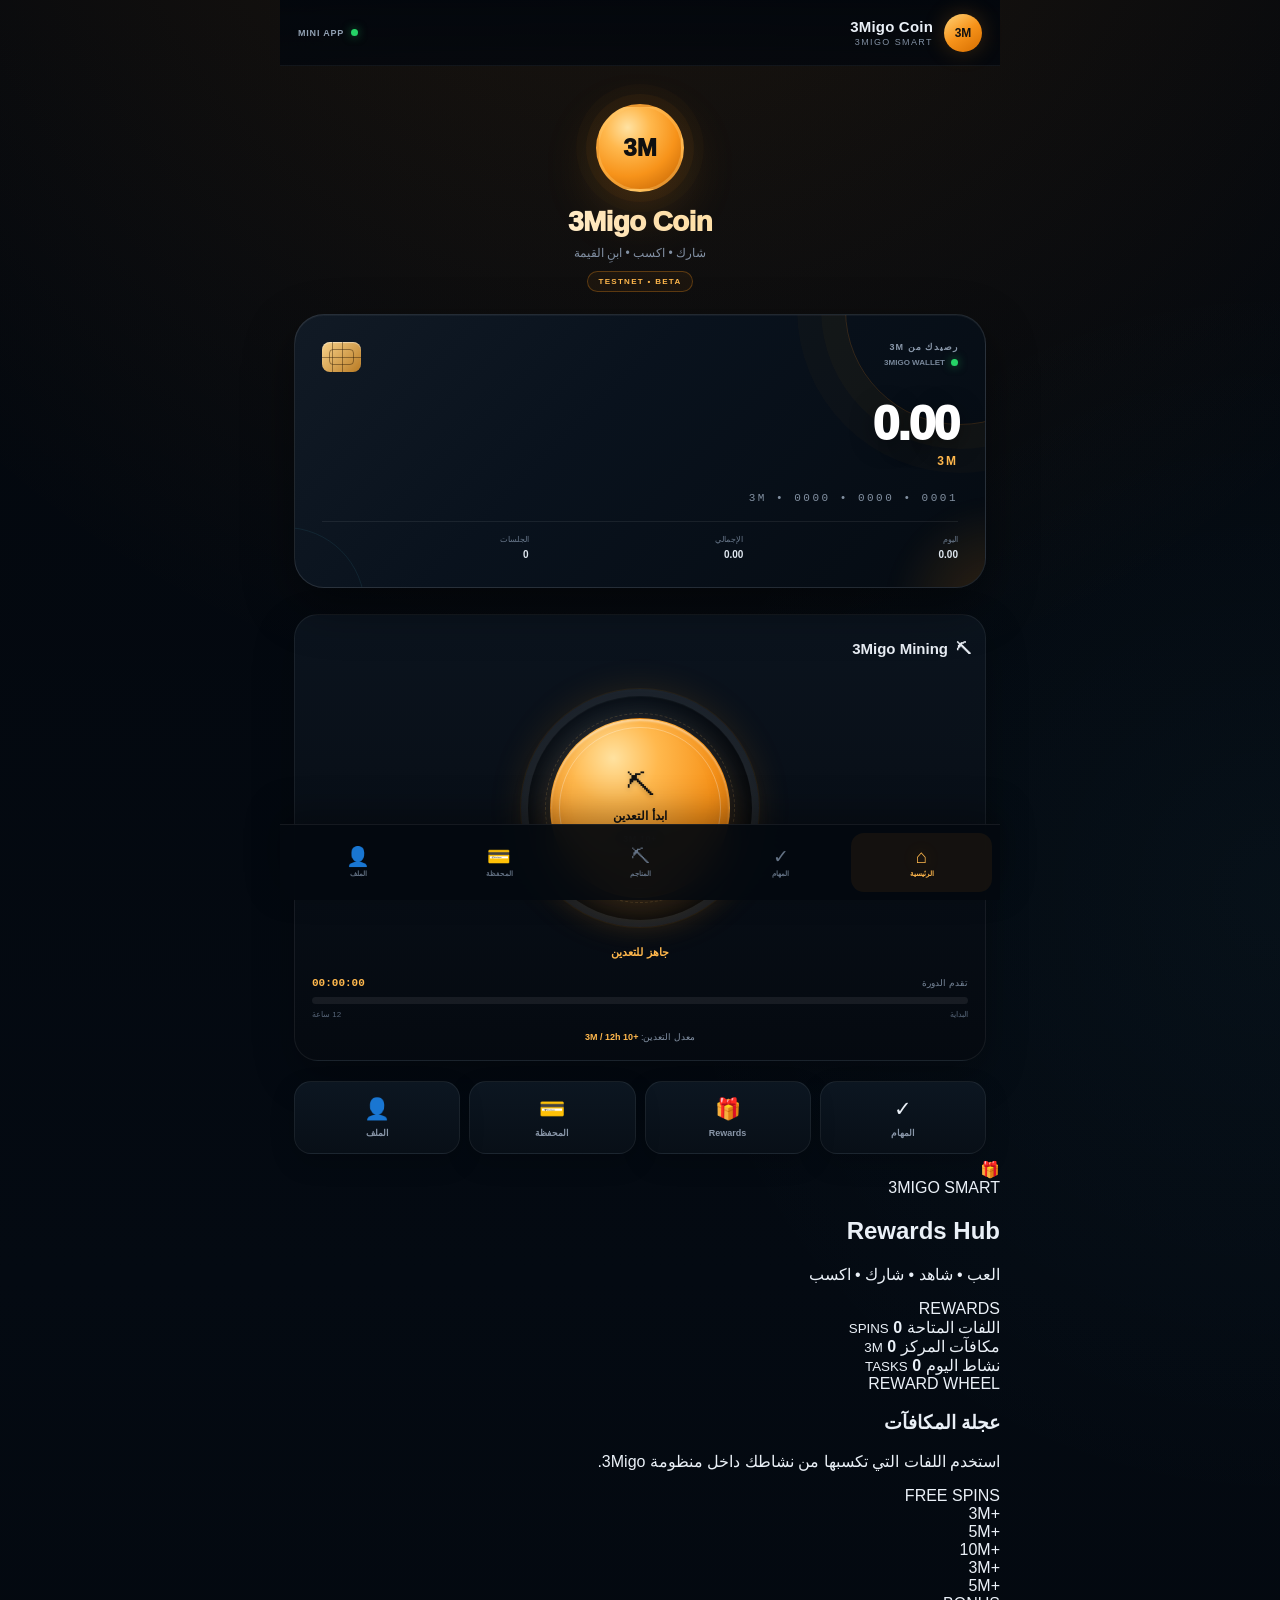
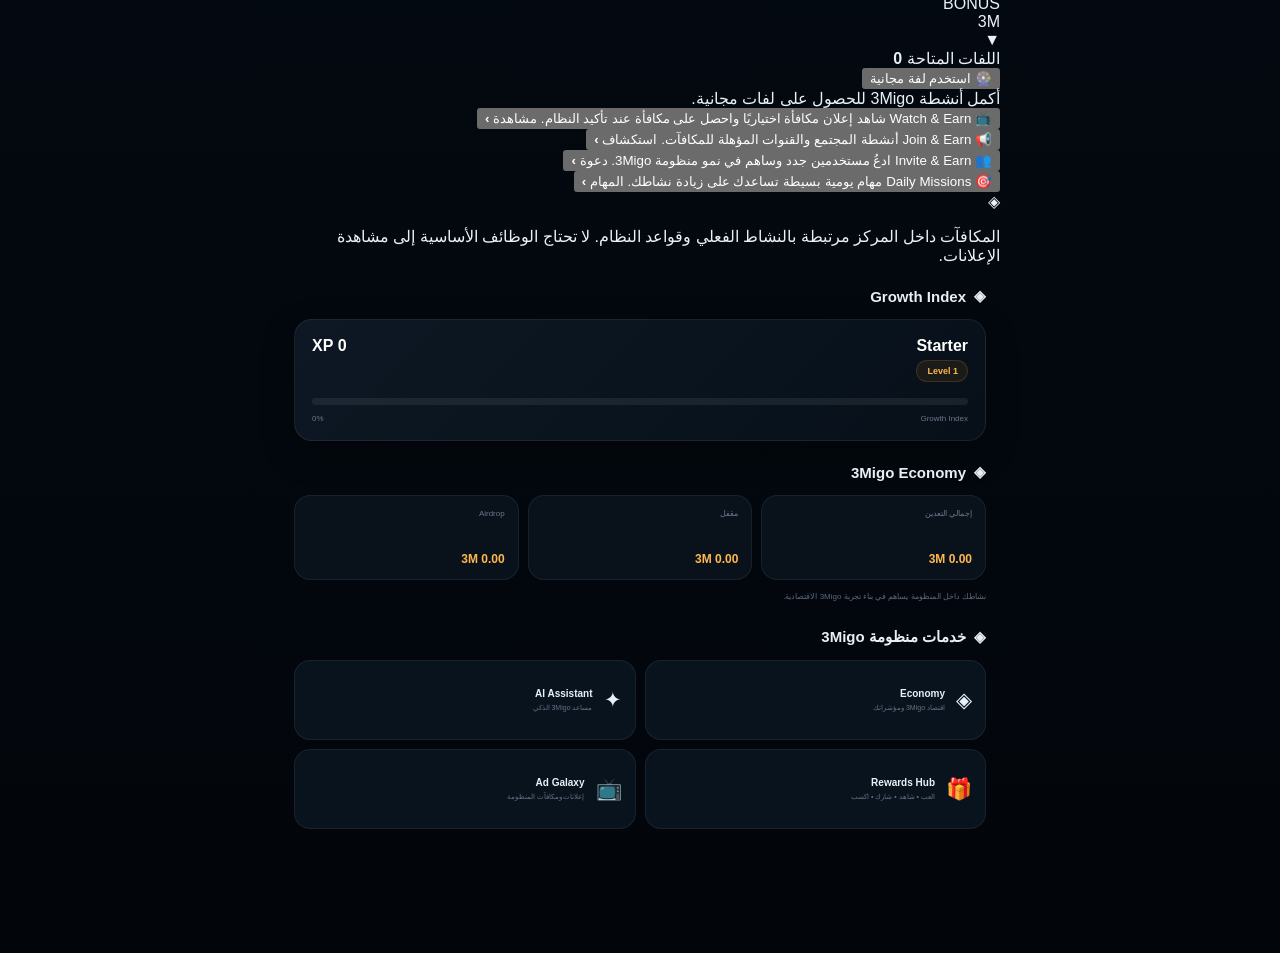
==== commit 946b9f81: "Update index.html" ====
--- a/webapp/index.html
+++ b/webapp/index.html
@@ -108,7 +108,9 @@
             data-view="home"
         >
 
-            <!-- HERO -->
+            <!-- =================================================
+                 HERO
+            ================================================== -->
 
             <div class="hero">
 
@@ -391,16 +393,16 @@
 
                 <button
                     class="quick-action"
-                    data-action="open-ad-galaxy"
+                    data-action="open-rewards-hub"
                     type="button"
                 >
 
                     <span>
-                        📺
+                        🎁
                     </span>
 
                     <small>
-                        Ad Galaxy
+                        Rewards
                     </small>
 
                 </button>
@@ -440,6 +442,391 @@
                 </button>
 
             </div>
+
+
+            <!-- =================================================
+                 3MIGO REWARDS HUB
+            ================================================== -->
+
+            <section
+                id="rewardsHubSection"
+                class="rewards-hub"
+            >
+
+                <div class="rewards-hub-glow"></div>
+
+
+                <!-- HEADER -->
+
+                <div class="rewards-hub-header">
+
+                    <div class="rewards-hub-title-wrap">
+
+                        <div class="rewards-hub-icon">
+                            🎁
+                        </div>
+
+                        <div>
+
+                            <span class="rewards-hub-kicker">
+                                3MIGO SMART
+                            </span>
+
+                            <h2>
+                                Rewards Hub
+                            </h2>
+
+                            <p>
+                                العب • شاهد • شارك • اكسب
+                            </p>
+
+                        </div>
+
+                    </div>
+
+
+                    <div class="rewards-hub-badge">
+                        REWARDS
+                    </div>
+
+                </div>
+
+
+                <!-- REWARD SUMMARY -->
+
+                <div class="rewards-summary">
+
+                    <div class="reward-summary-card">
+
+                        <span>
+                            اللفات المتاحة
+                        </span>
+
+                        <strong id="rewardSpinsValue">
+                            0
+                        </strong>
+
+                        <small>
+                            SPINS
+                        </small>
+
+                    </div>
+
+
+                    <div class="reward-summary-card">
+
+                        <span>
+                            مكافآت المركز
+                        </span>
+
+                        <strong id="rewardEarnedValue">
+                            0
+                        </strong>
+
+                        <small>
+                            3M
+                        </small>
+
+                    </div>
+
+
+                    <div class="reward-summary-card">
+
+                        <span>
+                            نشاط اليوم
+                        </span>
+
+                        <strong id="rewardDailyValue">
+                            0
+                        </strong>
+
+                        <small>
+                            TASKS
+                        </small>
+
+                    </div>
+
+                </div>
+
+
+                <!-- FEATURED WHEEL -->
+
+                <div
+                    class="reward-wheel-card"
+                    id="rewardWheelCard"
+                >
+
+                    <div class="reward-wheel-top">
+
+                        <div>
+
+                            <span class="reward-wheel-label">
+                                REWARD WHEEL
+                            </span>
+
+                            <h3>
+                                عجلة المكافآت
+                            </h3>
+
+                            <p>
+                                استخدم اللفات التي تكسبها من نشاطك
+                                داخل منظومة 3Migo.
+                            </p>
+
+                        </div>
+
+
+                        <div class="reward-wheel-status">
+
+                            <span class="status-dot"></span>
+
+                            <span>
+                                FREE SPINS
+                            </span>
+
+                        </div>
+
+                    </div>
+
+
+                    <div class="reward-wheel-stage">
+
+                        <div class="reward-wheel-ring">
+
+                            <div
+                                id="rewardWheel"
+                                class="reward-wheel"
+                            >
+
+                                <div class="wheel-segment segment-1">
+                                    <span>
+                                        +3M
+                                    </span>
+                                </div>
+
+                                <div class="wheel-segment segment-2">
+                                    <span>
+                                        +5M
+                                    </span>
+                                </div>
+
+                                <div class="wheel-segment segment-3">
+                                    <span>
+                                        +10M
+                                    </span>
+                                </div>
+
+                                <div class="wheel-segment segment-4">
+                                    <span>
+                                        +3M
+                                    </span>
+                                </div>
+
+                                <div class="wheel-segment segment-5">
+                                    <span>
+                                        +5M
+                                    </span>
+                                </div>
+
+                                <div class="wheel-segment segment-6">
+                                    <span>
+                                        BONUS
+                                    </span>
+                                </div>
+
+                                <div class="wheel-center">
+
+                                    <span>
+                                        3M
+                                    </span>
+
+                                </div>
+
+                            </div>
+
+                        </div>
+
+                    </div>
+
+
+                    <div class="reward-wheel-pointer">
+                        ▼
+                    </div>
+
+
+                    <div class="reward-wheel-info">
+
+                        <span>
+                            اللفات المتاحة
+                        </span>
+
+                        <strong id="wheelSpins">
+                            0
+                        </strong>
+
+                    </div>
+
+
+                    <button
+                        id="spinRewardWheelButton"
+                        class="reward-main-btn"
+                        data-action="spin-reward-wheel"
+                        type="button"
+                    >
+                        🎡 استخدم لفة مجانية
+                    </button>
+
+
+                    <div
+                        id="rewardWheelStatus"
+                        class="reward-status"
+                        aria-live="polite"
+                    >
+                        أكمل أنشطة 3Migo للحصول على لفات مجانية.
+                    </div>
+
+                </div>
+
+
+                <!-- REWARD ACTIONS -->
+
+                <div class="reward-actions-grid">
+
+                    <!-- WATCH -->
+
+                    <button
+                        class="reward-action-card"
+                        data-action="reward-watch-ad"
+                        type="button"
+                    >
+
+                        <span class="reward-action-icon">
+                            📺
+                        </span>
+
+                        <span class="reward-action-title">
+                            Watch & Earn
+                        </span>
+
+                        <span class="reward-action-description">
+                            شاهد إعلان مكافأة اختياريًا
+                            واحصل على مكافأة عند تأكيد النظام.
+                        </span>
+
+                        <span class="reward-action-footer">
+                            مشاهدة
+                            <b>›</b>
+                        </span>
+
+                    </button>
+
+
+                    <!-- JOIN -->
+
+                    <button
+                        class="reward-action-card"
+                        data-action="reward-join"
+                        type="button"
+                    >
+
+                        <span class="reward-action-icon">
+                            📢
+                        </span>
+
+                        <span class="reward-action-title">
+                            Join & Earn
+                        </span>
+
+                        <span class="reward-action-description">
+                            أنشطة المجتمع والقنوات
+                            المؤهلة للمكافآت.
+                        </span>
+
+                        <span class="reward-action-footer">
+                            استكشاف
+                            <b>›</b>
+                        </span>
+
+                    </button>
+
+
+                    <!-- INVITE -->
+
+                    <button
+                        class="reward-action-card"
+                        data-action="reward-invite"
+                        type="button"
+                    >
+
+                        <span class="reward-action-icon">
+                            👥
+                        </span>
+
+                        <span class="reward-action-title">
+                            Invite & Earn
+                        </span>
+
+                        <span class="reward-action-description">
+                            ادعُ مستخدمين جدد وساهم
+                            في نمو منظومة 3Migo.
+                        </span>
+
+                        <span class="reward-action-footer">
+                            دعوة
+                            <b>›</b>
+                        </span>
+
+                    </button>
+
+
+                    <!-- DAILY -->
+
+                    <button
+                        class="reward-action-card"
+                        data-action="reward-daily"
+                        type="button"
+                    >
+
+                        <span class="reward-action-icon">
+                            🎯
+                        </span>
+
+                        <span class="reward-action-title">
+                            Daily Missions
+                        </span>
+
+                        <span class="reward-action-description">
+                            مهام يومية بسيطة تساعدك
+                            على زيادة نشاطك.
+                        </span>
+
+                        <span class="reward-action-footer">
+                            المهام
+                            <b>›</b>
+                        </span>
+
+                    </button>
+
+                </div>
+
+
+                <!-- REWARD SAFETY NOTE -->
+
+                <div class="rewards-hub-note">
+
+                    <span>
+                        ◈
+                    </span>
+
+                    <p>
+                        المكافآت داخل المركز مرتبطة بالنشاط
+                        الفعلي وقواعد النظام. لا تحتاج الوظائف
+                        الأساسية إلى مشاهدة الإعلانات.
+                    </p>
+
+                </div>
+
+            </section>
 
 
             <!-- =================================================
@@ -1468,6 +1855,33 @@
                 </button>
 
 
+                <!-- REWARDS -->
+
+                <button
+                    class="master-service-card"
+                    data-action="open-rewards-hub"
+                    type="button"
+                >
+
+                    <span>
+                        🎁
+                    </span>
+
+                    <div>
+
+                        <strong>
+                            Rewards Hub
+                        </strong>
+
+                        <small>
+                            العب • شاهد • شارك • اكسب
+                        </small>
+
+                    </div>
+
+                </button>
+
+
                 <!-- AD GALAXY -->
 
                 <button
@@ -1817,6 +2231,141 @@
                 </div>
 
             </div>
+
+        </div>
+
+    </div>
+
+
+    <!-- =====================================================
+         REWARDS HUB MODAL
+    ====================================================== -->
+
+    <div
+        id="rewardsHubModal"
+        class="modal-overlay"
+        hidden
+    >
+
+        <div class="modal-card rewards-modal-card">
+
+            <div class="modal-header">
+
+                <div>
+
+                    <span>
+                        🎁
+                    </span>
+
+                    <strong>
+                        3Migo Rewards Hub
+                    </strong>
+
+                </div>
+
+
+                <button
+                    class="modal-close"
+                    data-action="close-modal"
+                    type="button"
+                >
+                    ×
+                </button>
+
+            </div>
+
+
+            <div class="promotion-card">
+
+                <h3>
+                    العب • شاهد • شارك • اكسب
+                </h3>
+
+                <p>
+                    مركز موحد للأنشطة والمكافآت داخل
+                    منظومة 3Migo.
+                </p>
+
+            </div>
+
+
+            <div class="rewards-modal-summary">
+
+                <div>
+
+                    <span>
+                        Spins
+                    </span>
+
+                    <strong id="modalRewardSpins">
+                        0
+                    </strong>
+
+                </div>
+
+
+                <div>
+
+                    <span>
+                        Rewards
+                    </span>
+
+                    <strong id="modalRewardEarned">
+                        0
+                    </strong>
+
+                </div>
+
+            </div>
+
+
+            <button
+                class="primary-btn"
+                data-action="scroll-rewards-wheel"
+                type="button"
+            >
+                🎡 الانتقال إلى عجلة المكافآت
+            </button>
+
+
+            <button
+                class="secondary-btn"
+                data-action="reward-watch-ad"
+                type="button"
+                style="margin-top:9px;width:100%;"
+            >
+                📺 Watch & Earn
+            </button>
+
+
+            <button
+                class="secondary-btn"
+                data-action="reward-join"
+                type="button"
+                style="margin-top:9px;width:100%;"
+            >
+                📢 Join & Earn
+            </button>
+
+
+            <button
+                class="secondary-btn"
+                data-action="reward-invite"
+                type="button"
+                style="margin-top:9px;width:100%;"
+            >
+                👥 Invite & Earn
+            </button>
+
+
+            <button
+                class="secondary-btn"
+                data-action="reward-daily"
+                type="button"
+                style="margin-top:9px;width:100%;"
+            >
+                🎯 Daily Missions
+            </button>
 
         </div>
 
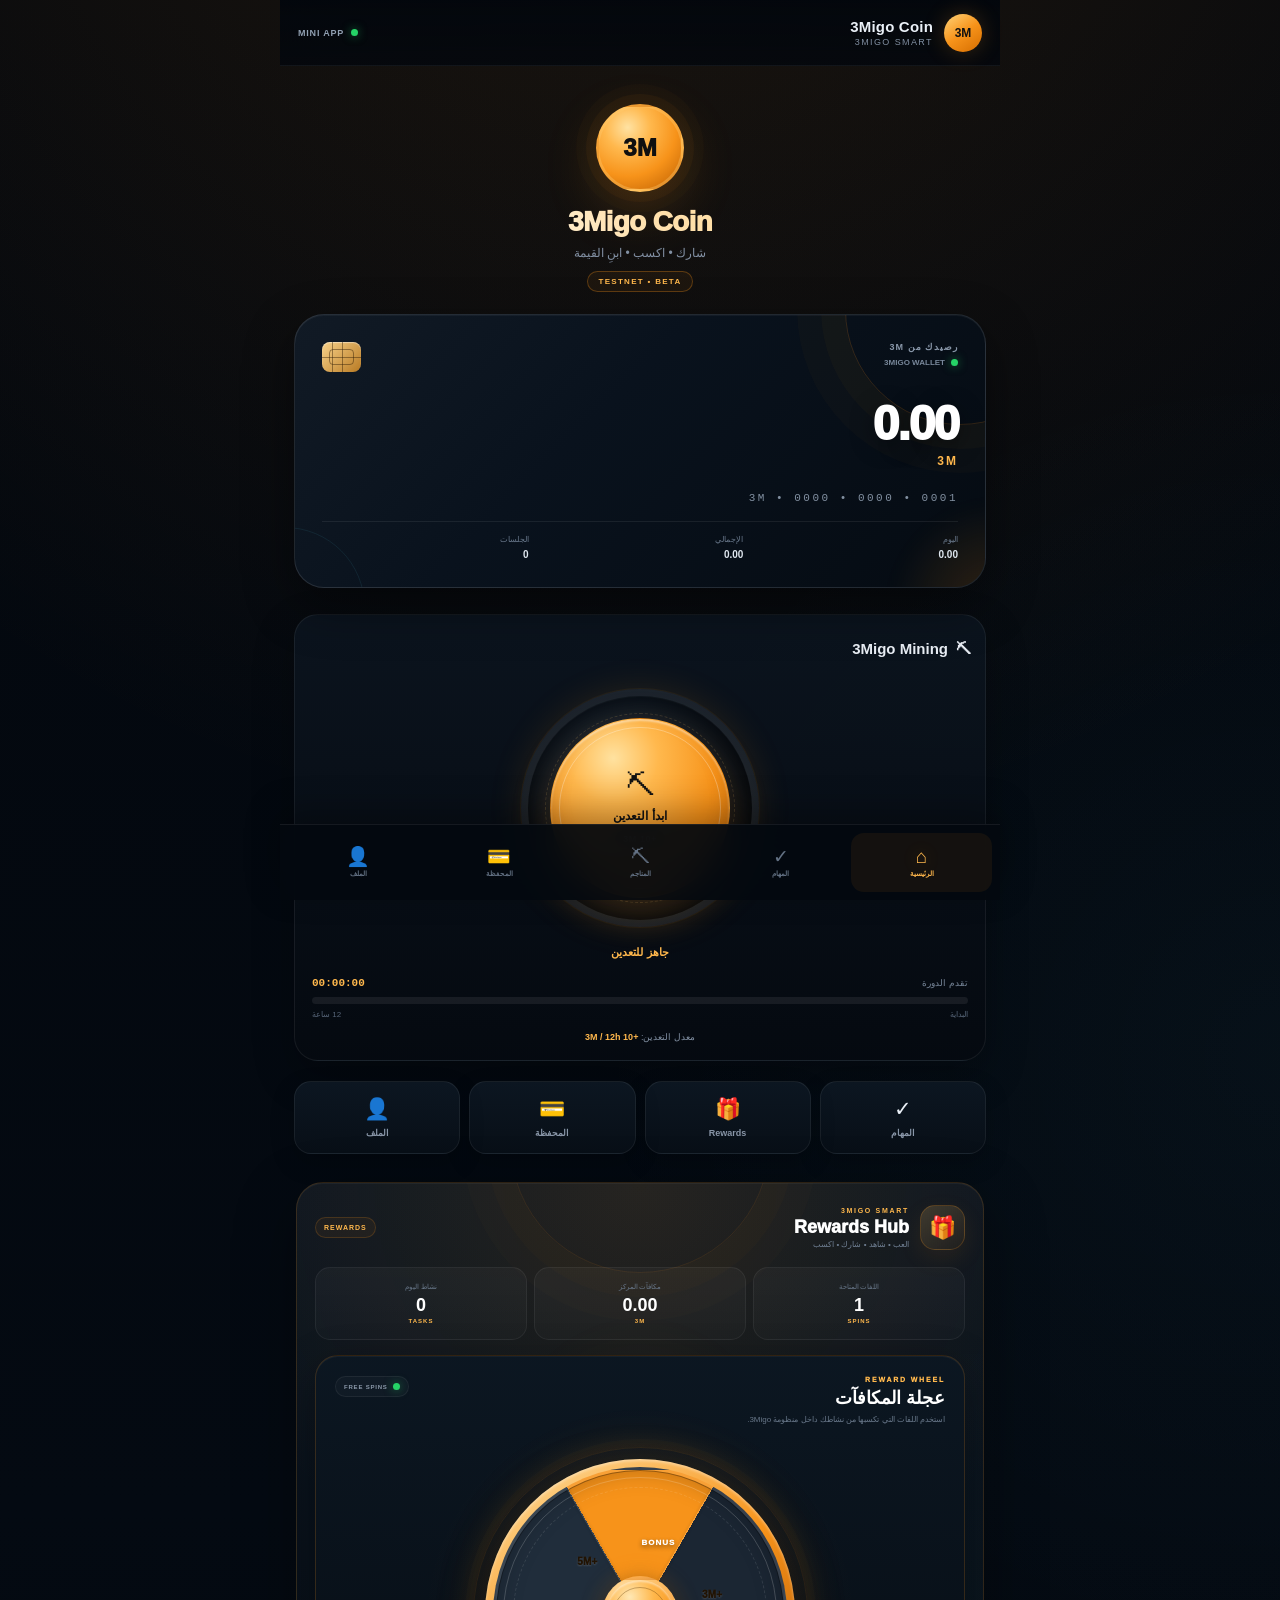
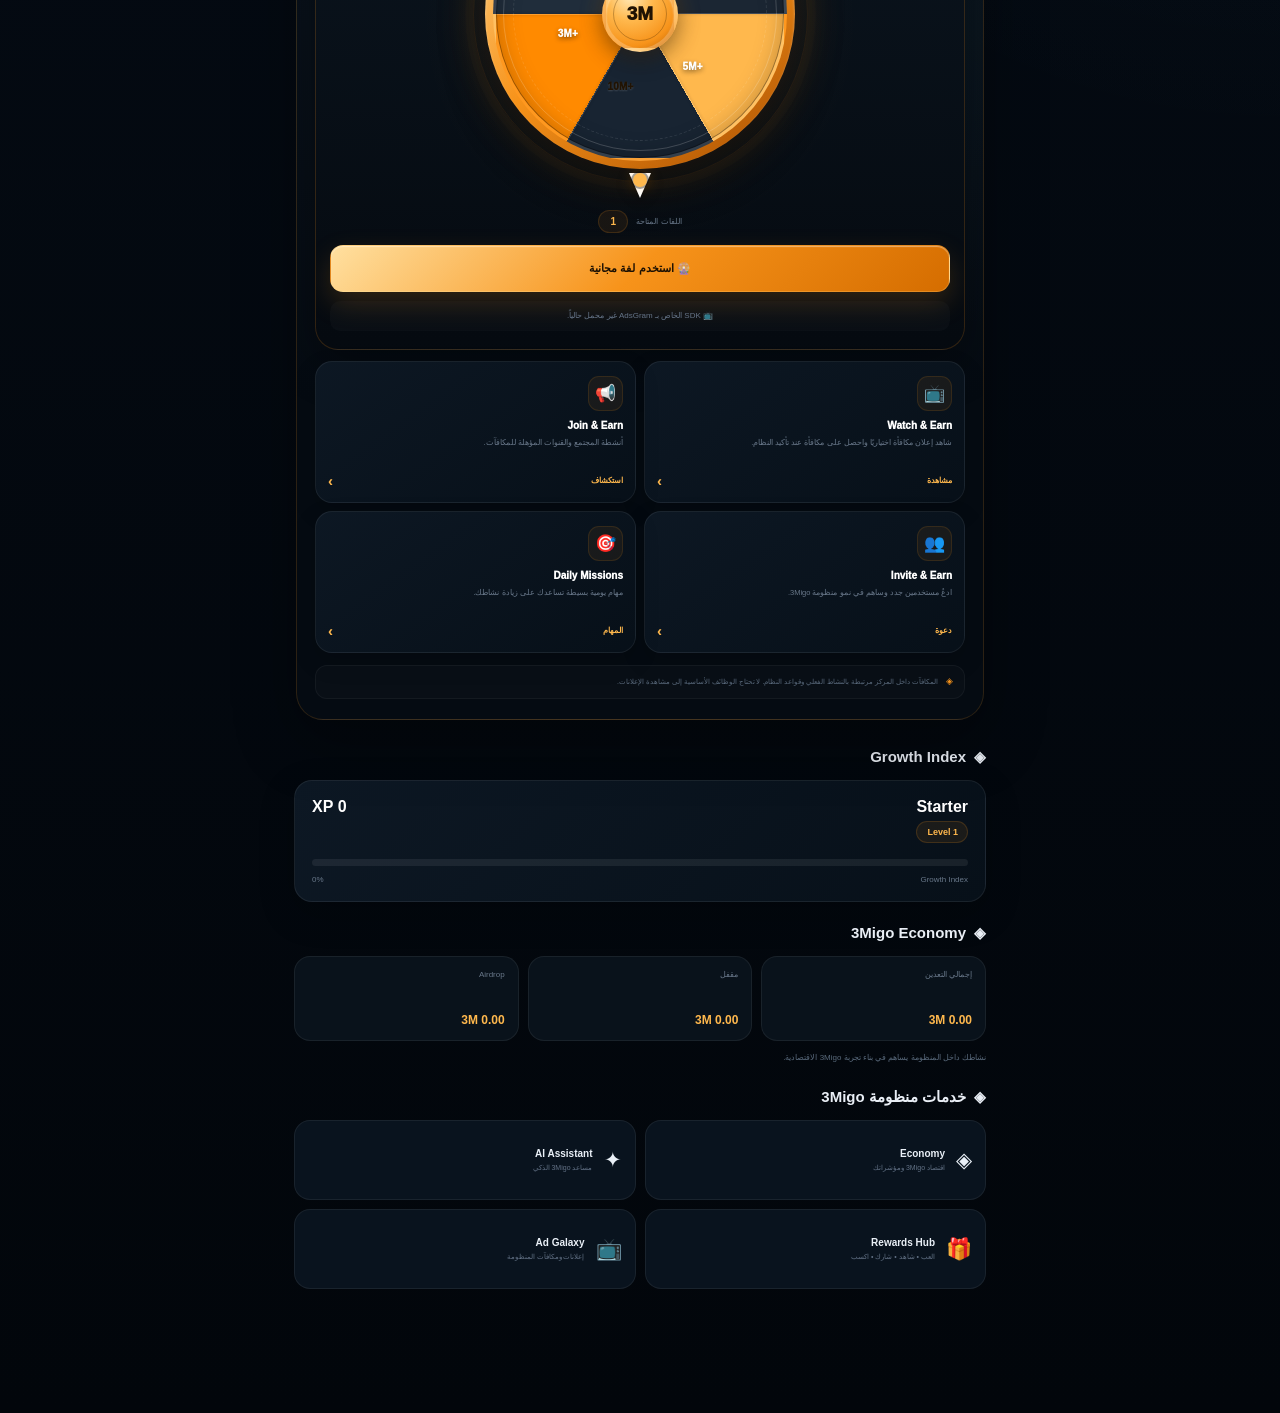
==== commit 42c83a77: "Update index.html" ====
--- a/webapp/index.html
+++ b/webapp/index.html
@@ -2413,13 +2413,14 @@
             <div class="promotion-card">
 
                 <h3>
-                    شاهد الإعلان واكسب
+                    📺 شاهد الإعلان واحصل على مكافأة
                 </h3>
 
                 <p>
-                    شاهد الإعلان حتى النهاية.
-                    نتيجة المشاهدة تُرسل إلى النظام
-                    الخلفي عند اكتمال الربط الاقتصادي.
+                    شاهد الإعلان حتى النهاية للحصول على المكافأة.
+                    <strong>لا يلزم النقر على الإعلان.</strong>
+                    المكافأة تُعتمد فقط بعد تأكيد المشاهدة
+                    من النظام الخلفي.
                 </p>
 
             </div>
@@ -2444,7 +2445,9 @@
 
 
                 <p>
-                    إعلان مكافأة من AdsGram.
+                    إعلان مكافأة اختياري من AdsGram.
+                    يكفي مشاهدة الإعلان حتى النهاية.
+                    لا يلزم النقر على الإعلان أو التفاعل معه.
                     لا تتم إضافة أي رصيد محليًا قبل
                     تأكيد النظام الخلفي.
                 </p>
@@ -2470,7 +2473,7 @@
                         line-height:1.7;
                     "
                 >
-                    شاهد الإعلان حتى النهاية لتفعيل نتيجة المشاهدة.
+                    شاهد الإعلان حتى النهاية للحصول على المكافأة.
                 </div>
 
             </div>
--- a/webapp/style.css
+++ b/webapp/style.css
@@ -1,8 +1,20 @@
 /* =========================================================
-   3MIGO COIN — STYLE V5.4
-   Premium Crypto / Digital Finance UI
+   3MIGO COIN — STYLE V6.0
+   PREMIUM REWARDS EXPERIENCE
    Dark Navy + Charcoal + Gold + Orange
    Frontend only — API contracts preserved
+
+   V6.0 CHANGES
+   ---------------------------------------------------------
+   - Real visual Reward Wheel
+   - Six-segment circular wheel
+   - Fixed wheel pointer
+   - Premium Rewards Hub layout
+   - Improved reward cards
+   - Reduced visual duplication
+   - Ads remain optional
+   - Ad Galaxy remains dedicated ad area
+   - Existing IDs/classes preserved
 ========================================================= */
 
 
@@ -48,6 +60,8 @@
 
     --mine-progress: 0deg;
 
+    --wheel-size: 278px;
+
     box-sizing: border-box;
 }
 
@@ -56,9 +70,7 @@
    RESET
 ========================================================= */
 
-*,
-*::before,
-*::after {
+*, *::before, *::after {
     box-sizing: inherit;
 }
 
@@ -81,16 +93,19 @@
         sans-serif;
 
     background:
+
         radial-gradient(
             circle at 50% -10%,
             rgba(247, 147, 26, 0.11),
             transparent 34%
         ),
+
         radial-gradient(
             circle at 100% 35%,
             rgba(91, 220, 255, 0.035),
             transparent 30%
         ),
+
         linear-gradient(
             180deg,
             #03070d 0%,
@@ -102,9 +117,10 @@
 
     min-height: 100vh;
 
-    padding-bottom: calc(
-        var(--nav-height) + 24px
-    );
+    padding-bottom:
+        calc(
+            var(--nav-height) + 24px
+        );
 
     overflow-x: hidden;
 }
@@ -133,9 +149,12 @@
 ========================================================= */
 
 #app {
+
     width: 100%;
     max-width: 720px;
+
     margin: 0 auto;
+
     position: relative;
 }
 
@@ -145,9 +164,13 @@
 ========================================================= */
 
 .app-view {
+
     display: none;
+
     width: 100%;
-    animation: viewIn 0.24s ease;
+
+    animation:
+        viewIn 0.24s ease;
 }
 
 .app-view.active {
@@ -159,9 +182,13 @@
 }
 
 .system-section {
+
     width: calc(100% - 28px);
+
     max-width: 692px;
-    margin: 24px auto;
+
+    margin:
+        24px auto;
 }
 
 @keyframes viewIn {
@@ -175,7 +202,6 @@
         opacity: 1;
         transform: translateY(0);
     }
-
 }
 
 
@@ -186,34 +212,45 @@
 .topbar {
 
     position: sticky;
+
     top: 0;
+
     z-index: 50;
 
     height: 66px;
 
     display: flex;
+
     align-items: center;
+
     justify-content: space-between;
 
-    padding: 0 18px;
-
-    background:
+    padding:
+        0
+        18px;
+
+    background:
+
         linear-gradient(
             180deg,
             rgba(3, 7, 13, 0.96),
             rgba(3, 7, 13, 0.82)
         );
 
-    backdrop-filter: blur(18px);
+    backdrop-filter:
+        blur(18px);
 
     border-bottom:
-        1px solid rgba(255, 255, 255, 0.06);
+        1px solid
+        rgba(255, 255, 255, 0.06);
 }
 
 .brand {
 
     display: flex;
+
     align-items: center;
+
     gap: 11px;
 }
 
@@ -225,15 +262,18 @@
     border-radius: 50%;
 
     display: flex;
+
     align-items: center;
     justify-content: center;
 
     font-size: 12px;
+
     font-weight: 900;
 
     color: #111;
 
     background:
+
         linear-gradient(
             145deg,
             #ffd47a,
@@ -242,13 +282,16 @@
         );
 
     box-shadow:
-        0 0 22px rgba(247, 147, 26, 0.22);
+        0 0 22px
+        rgba(247, 147, 26, 0.22);
 }
 
 .brand-title {
 
     font-size: 15px;
+
     font-weight: 900;
+
     letter-spacing: 0.2px;
 }
 
@@ -259,19 +302,24 @@
     color: var(--muted);
 
     font-size: 9px;
+
     letter-spacing: 1.4px;
 }
 
 .topbar-status {
 
     display: flex;
+
     align-items: center;
+
     gap: 7px;
 
     color: #91a0b2;
 
     font-size: 9px;
+
     font-weight: 700;
+
     letter-spacing: 0.8px;
 }
 
@@ -282,10 +330,12 @@
 
     border-radius: 50%;
 
-    background: var(--green);
+    background:
+        var(--green);
 
     box-shadow:
-        0 0 10px rgba(37, 211, 102, 0.55);
+        0 0 10px
+        rgba(37, 211, 102, 0.55);
 }
 
 
@@ -306,6 +356,7 @@
 .hero-logo {
 
     display: flex;
+
     justify-content: center;
 
     margin-bottom: 14px;
@@ -317,6 +368,7 @@
     height: 78px;
 
     display: flex;
+
     align-items: center;
     justify-content: center;
 
@@ -325,9 +377,11 @@
     color: #101010;
 
     font-size: 21px;
+
     font-weight: 950;
 
     background:
+
         radial-gradient(
             circle at 35% 25%,
             #ffe2a2,
@@ -337,12 +391,19 @@
         );
 
     border:
-        3px solid rgba(255, 204, 112, 0.35);
+        3px solid
+        rgba(255, 204, 112, 0.35);
 
     box-shadow:
-        0 0 0 10px rgba(247, 147, 26, 0.045),
-        0 0 0 20px rgba(247, 147, 26, 0.018),
-        0 18px 55px rgba(247, 147, 26, 0.20);
+
+        0 0 0 10px
+        rgba(247, 147, 26, 0.045),
+
+        0 0 0 20px
+        rgba(247, 147, 26, 0.018),
+
+        0 18px 55px
+        rgba(247, 147, 26, 0.20);
 }
 
 .hero h1 {
@@ -350,11 +411,13 @@
     margin: 0;
 
     font-size: 28px;
+
     font-weight: 950;
 
     letter-spacing: -0.7px;
 
     background:
+
         linear-gradient(
             90deg,
             #fff,
@@ -362,7 +425,9 @@
         );
 
     -webkit-background-clip: text;
+
     background-clip: text;
+
     color: transparent;
 }
 
@@ -387,7 +452,8 @@
         10px;
 
     border:
-        1px solid var(--border-gold);
+        1px solid
+        var(--border-gold);
 
     border-radius: 999px;
 
@@ -397,7 +463,9 @@
         rgba(247, 147, 26, 0.055);
 
     font-size: 8px;
+
     font-weight: 800;
+
     letter-spacing: 1.3px;
 }
 
@@ -424,12 +492,15 @@
 
     padding: 22px;
 
-    border-radius: var(--radius-xl);
-
-    border:
-        1px solid rgba(255, 255, 255, 0.11);
-
-    background:
+    border-radius:
+        var(--radius-xl);
+
+    border:
+        1px solid
+        rgba(255, 255, 255, 0.11);
+
+    background:
+
         linear-gradient(
             135deg,
             #111a25 0%,
@@ -438,8 +509,11 @@
         );
 
     box-shadow:
+
         var(--shadow),
-        inset 0 1px 0 rgba(255, 255, 255, 0.045);
+
+        inset 0 1px 0
+        rgba(255, 255, 255, 0.045);
 }
 
 .premium-wallet-card::before {
@@ -457,11 +531,16 @@
     border-radius: 50%;
 
     border:
-        1px solid rgba(247, 147, 26, 0.18);
+        1px solid
+        rgba(247, 147, 26, 0.18);
 
     box-shadow:
-        0 0 0 24px rgba(247, 147, 26, 0.025),
-        0 0 0 48px rgba(247, 147, 26, 0.018);
+
+        0 0 0 24px
+        rgba(247, 147, 26, 0.025),
+
+        0 0 0 48px
+        rgba(247, 147, 26, 0.018);
 
     pointer-events: none;
 }
@@ -481,7 +560,8 @@
     border-radius: 50%;
 
     border:
-        1px solid rgba(91, 220, 255, 0.08);
+        1px solid
+        rgba(91, 220, 255, 0.08);
 
     pointer-events: none;
 }
@@ -499,6 +579,7 @@
     border-radius: 50%;
 
     background:
+
         radial-gradient(
             circle,
             rgba(247, 147, 26, 0.18),
@@ -513,10 +594,13 @@
 .wallet-card-top {
 
     position: relative;
+
     z-index: 2;
 
     display: flex;
+
     align-items: flex-start;
+
     justify-content: space-between;
 
     margin-bottom: 28px;
@@ -529,6 +613,7 @@
     color: #8997a9;
 
     font-size: 9px;
+
     font-weight: 800;
 
     letter-spacing: 1.1px;
@@ -537,7 +622,9 @@
 .wallet-card-status {
 
     display: flex;
+
     align-items: center;
+
     gap: 6px;
 
     margin-top: 6px;
@@ -545,6 +632,7 @@
     color: #78879a;
 
     font-size: 8px;
+
     font-weight: 700;
 }
 
@@ -558,6 +646,7 @@
     border-radius: 8px;
 
     background:
+
         linear-gradient(
             135deg,
             #f8d28a,
@@ -565,7 +654,8 @@
         );
 
     box-shadow:
-        inset 0 1px 1px rgba(255, 255, 255, 0.45);
+        inset 0 1px 1px
+        rgba(255, 255, 255, 0.45);
 }
 
 .wallet-chip::before {
@@ -577,7 +667,8 @@
     inset: 7px;
 
     border:
-        1px solid rgba(50, 30, 5, 0.45);
+        1px solid
+        rgba(50, 30, 5, 0.45);
 
     border-radius: 4px;
 }
@@ -617,15 +708,19 @@
 .balance-value {
 
     position: relative;
+
     z-index: 2;
 
     display: flex;
+
     align-items: baseline;
+
     gap: 7px;
 
     margin-top: 7px;
 
     font-size: 42px;
+
     line-height: 1;
 
     font-weight: 950;
@@ -635,12 +730,14 @@
     color: #fff;
 
     text-shadow:
-        0 5px 25px rgba(0, 0, 0, 0.45);
+        0 5px 25px
+        rgba(0, 0, 0, 0.45);
 }
 
 .balance-token {
 
     position: relative;
+
     z-index: 2;
 
     margin-top: 6px;
@@ -648,6 +745,7 @@
     color: var(--gold-light);
 
     font-size: 12px;
+
     font-weight: 900;
 
     letter-spacing: 2px;
@@ -656,6 +754,7 @@
 .wallet-card-number {
 
     position: relative;
+
     z-index: 2;
 
     margin-top: 24px;
@@ -674,10 +773,13 @@
 .balance-meta {
 
     position: relative;
+
     z-index: 2;
 
     display: grid;
-    grid-template-columns: repeat(3, 1fr);
+
+    grid-template-columns:
+        repeat(3, 1fr);
 
     gap: 8px;
 
@@ -686,11 +788,11 @@
     padding-top: 13px;
 
     border-top:
-        1px solid rgba(255, 255, 255, 0.07);
+        1px solid
+        rgba(255, 255, 255, 0.07);
 }
 
 .balance-meta-item {
-
     min-width: 0;
 }
 
@@ -716,6 +818,7 @@
     white-space: nowrap;
 
     overflow: hidden;
+
     text-overflow: ellipsis;
 }
 
@@ -737,11 +840,14 @@
         18px;
 
     border:
-        1px solid rgba(255, 255, 255, 0.065);
-
-    border-radius: var(--radius-lg);
-
-    background:
+        1px solid
+        rgba(255, 255, 255, 0.065);
+
+    border-radius:
+        var(--radius-lg);
+
+    background:
+
         linear-gradient(
             180deg,
             rgba(12, 21, 31, 0.92),
@@ -749,13 +855,16 @@
         );
 
     box-shadow:
-        0 16px 40px rgba(0, 0, 0, 0.26);
+        0 16px 40px
+        rgba(0, 0, 0, 0.26);
 }
 
 .section-title {
 
     display: flex;
+
     align-items: center;
+
     gap: 8px;
 
     margin-bottom: 14px;
@@ -763,6 +872,7 @@
     color: #e9eef5;
 
     font-size: 14px;
+
     font-weight: 900;
 }
 
@@ -778,7 +888,9 @@
 .mining-orb-wrap {
 
     display: flex;
+
     justify-content: center;
+
     align-items: center;
 
     padding:
@@ -789,7 +901,8 @@
 
 .mining-progress-ring {
 
-    --progress: var(--mine-progress);
+    --progress:
+        var(--mine-progress);
 
     width: 218px;
     height: 218px;
@@ -799,21 +912,30 @@
     border-radius: 50%;
 
     display: flex;
+
     align-items: center;
+
     justify-content: center;
 
     background:
+
         conic-gradient(
             from -90deg,
             var(--gold) 0deg,
             var(--orange) var(--progress),
-            rgba(255, 255, 255, 0.075) var(--progress),
-            rgba(255, 255, 255, 0.075) 360deg
+            rgba(255, 255, 255, 0.075)
+                var(--progress),
+            rgba(255, 255, 255, 0.075)
+                360deg
         );
 
     box-shadow:
-        0 0 0 1px rgba(247, 147, 26, 0.06),
-        0 0 35px rgba(247, 147, 26, 0.12);
+
+        0 0 0 1px
+        rgba(247, 147, 26, 0.06),
+
+        0 0 35px
+        rgba(247, 147, 26, 0.12);
 
     transition:
         background 0.45s ease,
@@ -832,7 +954,8 @@
     border-radius: 50%;
 
     border:
-        1px dashed rgba(255, 204, 112, 0.16);
+        1px dashed
+        rgba(255, 204, 112, 0.16);
 
     pointer-events: none;
 }
@@ -843,12 +966,15 @@
     height: 100%;
 
     display: flex;
+
     align-items: center;
+
     justify-content: center;
 
     border-radius: 50%;
 
     background:
+
         radial-gradient(
             circle at 40% 30%,
             #162434,
@@ -857,8 +983,12 @@
         );
 
     box-shadow:
-        inset 0 0 35px rgba(0, 0, 0, 0.72),
-        inset 0 1px 0 rgba(255, 255, 255, 0.04);
+
+        inset 0 0 35px
+        rgba(0, 0, 0, 0.72),
+
+        inset 0 1px 0
+        rgba(255, 255, 255, 0.04);
 }
 
 .circular-mine-btn {
@@ -870,13 +1000,18 @@
 
     padding: 20px;
 
-    border: 1px solid rgba(247, 147, 26, 0.25);
+    border:
+        1px solid
+        rgba(247, 147, 26, 0.25);
 
     border-radius: 50%;
 
     display: flex;
+
     flex-direction: column;
+
     align-items: center;
+
     justify-content: center;
 
     gap: 7px;
@@ -884,6 +1019,7 @@
     color: #121212;
 
     background:
+
         radial-gradient(
             circle at 35% 22%,
             #ffe2a0,
@@ -893,9 +1029,15 @@
         );
 
     box-shadow:
-        0 12px 38px rgba(247, 147, 26, 0.25),
-        inset 0 2px 2px rgba(255, 255, 255, 0.42),
-        inset 0 -10px 20px rgba(113, 49, 0, 0.20);
+
+        0 12px 38px
+        rgba(247, 147, 26, 0.25),
+
+        inset 0 2px 2px
+        rgba(255, 255, 255, 0.42),
+
+        inset 0 -10px 20px
+        rgba(113, 49, 0, 0.20);
 
     transition:
         transform 0.18s ease,
@@ -911,7 +1053,8 @@
     inset: 8px;
 
     border:
-        1px solid rgba(255, 255, 255, 0.28);
+        1px solid
+        rgba(255, 255, 255, 0.28);
 
     border-radius: 50%;
 
@@ -920,38 +1063,42 @@
 
 .circular-mine-btn:active {
 
-    transform: scale(0.95);
+    transform:
+        scale(0.95);
 
     box-shadow:
-        0 7px 22px rgba(247, 147, 26, 0.20),
-        inset 0 3px 8px rgba(100, 40, 0, 0.30);
+
+        0 7px 22px
+        rgba(247, 147, 26, 0.20),
+
+        inset 0 3px 8px
+        rgba(100, 40, 0, 0.30);
 }
 
 .mine-icon {
 
     position: relative;
+
     z-index: 2;
 
     font-size: 29px;
-
-    filter:
-        drop-shadow(
-            0 2px 2px rgba(0, 0, 0, 0.20)
-        );
 }
 
 .mine-btn-text {
 
     position: relative;
+
     z-index: 2;
 
     font-size: 12px;
+
     font-weight: 950;
 }
 
 .mine-reward {
 
     position: relative;
+
     z-index: 2;
 
     padding:
@@ -966,6 +1113,7 @@
         rgba(45, 22, 2, 0.35);
 
     font-size: 9px;
+
     font-weight: 900;
 
     letter-spacing: 0.5px;
@@ -980,6 +1128,7 @@
     color: var(--gold-light);
 
     font-size: 11px;
+
     font-weight: 800;
 }
 
@@ -999,7 +1148,9 @@
 .timeline-label {
 
     display: flex;
+
     align-items: center;
+
     justify-content: space-between;
 
     color: #78879a;
@@ -1042,6 +1193,7 @@
     border-radius: inherit;
 
     background:
+
         linear-gradient(
             90deg,
             #b85c00,
@@ -1049,7 +1201,8 @@
         );
 
     box-shadow:
-        0 0 14px rgba(247, 147, 26, 0.38);
+        0 0 14px
+        rgba(247, 147, 26, 0.38);
 
     transition:
         width 0.6s linear;
@@ -1058,6 +1211,7 @@
 .timeline-footer {
 
     display: flex;
+
     justify-content: space-between;
 
     margin-top: 6px;
@@ -1090,7 +1244,9 @@
 .quick-actions {
 
     display: grid;
-    grid-template-columns: repeat(4, 1fr);
+
+    grid-template-columns:
+        repeat(4, 1fr);
 
     gap: 9px;
 
@@ -1105,13 +1261,15 @@
     min-height: 73px;
 
     border:
-        1px solid rgba(255, 255, 255, 0.065);
+        1px solid
+        rgba(255, 255, 255, 0.065);
 
     border-radius: 17px;
 
     color: var(--text);
 
     background:
+
         linear-gradient(
             180deg,
             #0c1621,
@@ -1119,14 +1277,18 @@
         );
 
     display: flex;
+
     flex-direction: column;
+
     align-items: center;
+
     justify-content: center;
 
     gap: 7px;
 
     box-shadow:
-        0 9px 25px rgba(0, 0, 0, 0.18);
+        0 9px 25px
+        rgba(0, 0, 0, 0.18);
 
     transition:
         transform 0.18s ease,
@@ -1135,7 +1297,9 @@
 
 .quick-action:active {
 
-    transform: translateY(1px) scale(0.98);
+    transform:
+        translateY(1px)
+        scale(0.98);
 
     border-color:
         rgba(247, 147, 26, 0.25);
@@ -1150,6 +1314,7 @@
     color: #8996a8;
 
     font-size: 9px;
+
     font-weight: 800;
 }
 
@@ -1166,8 +1331,1416 @@
 }
 
 .muted {
+
     color: var(--muted);
+
     font-size: 9px;
+}
+
+
+/* =========================================================
+   =========================================================
+   REWARDS HUB — PREMIUM V6.0
+   =========================================================
+========================================================= */
+
+.rewards-hub {
+
+    position: relative;
+
+    overflow: hidden;
+
+    margin:
+        22px
+        14px
+        28px;
+
+    padding:
+        20px
+        14px
+        18px;
+
+    border-radius:
+        27px;
+
+    border:
+        1px solid
+        rgba(247, 147, 26, 0.16);
+
+    background:
+
+        radial-gradient(
+            circle at 50% 0%,
+            rgba(247, 147, 26, 0.11),
+            transparent 38%
+        ),
+
+        radial-gradient(
+            circle at 100% 40%,
+            rgba(91, 220, 255, 0.025),
+            transparent 32%
+        ),
+
+        linear-gradient(
+            180deg,
+            #0c1621,
+            #050b12 72%
+        );
+
+    box-shadow:
+
+        0 20px 60px
+        rgba(0, 0, 0, 0.34),
+
+        inset 0 1px 0
+        rgba(255, 255, 255, 0.045);
+}
+
+.rewards-hub::before {
+
+    content: "";
+
+    position: absolute;
+
+    width: 260px;
+    height: 260px;
+
+    top: -170px;
+    left: 50%;
+
+    transform:
+        translateX(-50%);
+
+    border-radius: 50%;
+
+    border:
+        1px solid
+        rgba(247, 147, 26, 0.10);
+
+    box-shadow:
+
+        0 0 0 24px
+        rgba(247, 147, 26, 0.018),
+
+        0 0 0 48px
+        rgba(247, 147, 26, 0.012);
+
+    pointer-events: none;
+}
+
+.rewards-hub-glow {
+
+    position: absolute;
+
+    width: 280px;
+    height: 280px;
+
+    top: 130px;
+    left: 50%;
+
+    transform:
+        translateX(-50%);
+
+    border-radius: 50%;
+
+    background:
+
+        radial-gradient(
+            circle,
+            rgba(247, 147, 26, 0.075),
+            transparent 68%
+        );
+
+    filter: blur(10px);
+
+    pointer-events: none;
+}
+
+
+/* =========================================================
+   REWARDS HEADER
+========================================================= */
+
+.rewards-hub-header {
+
+    position: relative;
+
+    z-index: 2;
+
+    display: flex;
+
+    align-items: center;
+
+    justify-content: space-between;
+
+    gap: 12px;
+
+    margin-bottom: 17px;
+}
+
+.rewards-hub-title-wrap {
+
+    display: flex;
+
+    align-items: center;
+
+    gap: 11px;
+
+    min-width: 0;
+}
+
+.rewards-hub-icon {
+
+    width: 45px;
+    height: 45px;
+
+    flex-shrink: 0;
+
+    display: flex;
+
+    align-items: center;
+
+    justify-content: center;
+
+    border-radius: 15px;
+
+    background:
+
+        linear-gradient(
+            145deg,
+            rgba(255, 204, 112, 0.18),
+            rgba(247, 147, 26, 0.055)
+        );
+
+    border:
+        1px solid
+        rgba(247, 147, 26, 0.22);
+
+    font-size: 22px;
+
+    box-shadow:
+        0 8px 25px
+        rgba(247, 147, 26, 0.09);
+}
+
+.rewards-hub-kicker {
+
+    display: block;
+
+    color: var(--gold-light);
+
+    font-size: 7px;
+
+    font-weight: 900;
+
+    letter-spacing: 1.7px;
+}
+
+.rewards-hub-header h2 {
+
+    margin:
+        3px
+        0
+        2px;
+
+    color: #fff;
+
+    font-size: 18px;
+
+    font-weight: 950;
+}
+
+.rewards-hub-header p {
+
+    margin: 0;
+
+    color: #718094;
+
+    font-size: 8px;
+}
+
+.rewards-hub-badge {
+
+    flex-shrink: 0;
+
+    padding:
+        6px
+        8px;
+
+    border:
+        1px solid
+        rgba(247, 147, 26, 0.18);
+
+    border-radius: 999px;
+
+    color: var(--gold-light);
+
+    background:
+        rgba(247, 147, 26, 0.055);
+
+    font-size: 7px;
+
+    font-weight: 900;
+
+    letter-spacing: 1px;
+}
+
+
+/* =========================================================
+   REWARD SUMMARY
+========================================================= */
+
+.rewards-summary {
+
+    position: relative;
+
+    z-index: 2;
+
+    display: grid;
+
+    grid-template-columns:
+        repeat(3, 1fr);
+
+    gap: 7px;
+
+    margin-bottom: 15px;
+}
+
+.reward-summary-card {
+
+    min-height: 73px;
+
+    padding:
+        11px
+        9px;
+
+    display: flex;
+
+    flex-direction: column;
+
+    justify-content: center;
+
+    align-items: center;
+
+    text-align: center;
+
+    border-radius: 15px;
+
+    border:
+        1px solid
+        rgba(255, 255, 255, 0.06);
+
+    background:
+
+        linear-gradient(
+            180deg,
+            rgba(255, 255, 255, 0.035),
+            rgba(255, 255, 255, 0.018)
+        );
+}
+
+.reward-summary-card span {
+
+    color: #687789;
+
+    font-size: 7px;
+
+    white-space: nowrap;
+}
+
+.reward-summary-card strong {
+
+    margin-top: 5px;
+
+    color: #fff;
+
+    font-size: 18px;
+
+    line-height: 1;
+}
+
+.reward-summary-card small {
+
+    margin-top: 4px;
+
+    color: var(--gold-light);
+
+    font-size: 6px;
+
+    font-weight: 900;
+
+    letter-spacing: 1px;
+}
+
+
+/* =========================================================
+   REWARD WHEEL CARD
+========================================================= */
+
+.reward-wheel-card {
+
+    position: relative;
+
+    z-index: 2;
+
+    overflow: hidden;
+
+    padding:
+        17px
+        10px
+        16px;
+
+    border-radius: 23px;
+
+    border:
+        1px solid
+        rgba(247, 147, 26, 0.18);
+
+    background:
+
+        radial-gradient(
+            circle at 50% 45%,
+            rgba(247, 147, 26, 0.055),
+            transparent 48%
+        ),
+
+        linear-gradient(
+            180deg,
+            rgba(12, 23, 34, 0.98),
+            rgba(5, 10, 16, 0.98)
+        );
+
+    box-shadow:
+
+        0 15px 45px
+        rgba(0, 0, 0, 0.30),
+
+        inset 0 1px 0
+        rgba(255, 255, 255, 0.045);
+}
+
+
+/* =========================================================
+   WHEEL TOP
+========================================================= */
+
+.reward-wheel-top {
+
+    display: flex;
+
+    align-items: flex-start;
+
+    justify-content: space-between;
+
+    gap: 10px;
+
+    padding:
+        0
+        5px;
+}
+
+.reward-wheel-label {
+
+    display: block;
+
+    color: var(--gold-light);
+
+    font-size: 7px;
+
+    font-weight: 950;
+
+    letter-spacing: 1.8px;
+}
+
+.reward-wheel-top h3 {
+
+    margin:
+        4px
+        0
+        4px;
+
+    color: #fff;
+
+    font-size: 18px;
+
+    font-weight: 950;
+}
+
+.reward-wheel-top p {
+
+    max-width: 235px;
+
+    margin: 0;
+
+    color: #687789;
+
+    font-size: 8px;
+
+    line-height: 1.65;
+}
+
+.reward-wheel-status {
+
+    display: flex;
+
+    align-items: center;
+
+    gap: 5px;
+
+    flex-shrink: 0;
+
+    padding:
+        6px
+        8px;
+
+    border-radius: 999px;
+
+    color: #8c9aab;
+
+    background:
+        rgba(255, 255, 255, 0.025);
+
+    border:
+        1px solid
+        rgba(255, 255, 255, 0.06);
+
+    font-size: 6px;
+
+    font-weight: 900;
+
+    letter-spacing: 0.8px;
+}
+
+
+/* =========================================================
+   REAL REWARD WHEEL
+========================================================= */
+
+.reward-wheel-stage {
+
+    position: relative;
+
+    width: 100%;
+
+    min-height:
+        calc(
+            var(--wheel-size) + 34px
+        );
+
+    display: flex;
+
+    align-items: center;
+
+    justify-content: center;
+
+    margin:
+        16px
+        0
+        3px;
+}
+
+
+/*
+   Outer decorative halo
+*/
+
+.reward-wheel-stage::before {
+
+    content: "";
+
+    position: absolute;
+
+    width:
+        calc(
+            var(--wheel-size) + 25px
+        );
+
+    height:
+        calc(
+            var(--wheel-size) + 25px
+        );
+
+    border-radius: 50%;
+
+    border:
+        1px solid
+        rgba(247, 147, 26, 0.10);
+
+    box-shadow:
+
+        0 0 0 8px
+        rgba(247, 147, 26, 0.018),
+
+        0 0 45px
+        rgba(247, 147, 26, 0.10);
+
+    pointer-events: none;
+}
+
+
+/*
+   Gold outer ring
+*/
+
+.reward-wheel-ring {
+
+    position: relative;
+
+    width: var(--wheel-size);
+    height: var(--wheel-size);
+
+    padding: 8px;
+
+    display: flex;
+
+    align-items: center;
+
+    justify-content: center;
+
+    border-radius: 50%;
+
+    background:
+
+        linear-gradient(
+            145deg,
+            #ffe0a0,
+            var(--gold),
+            #a84e00
+        );
+
+    box-shadow:
+
+        0 14px 45px
+        rgba(0, 0, 0, 0.48),
+
+        0 0 38px
+        rgba(247, 147, 26, 0.18),
+
+        inset 0 2px 3px
+        rgba(255, 255, 255, 0.35);
+}
+
+
+/*
+   The actual wheel
+*/
+
+.reward-wheel {
+
+    position: relative;
+
+    width: 100%;
+    height: 100%;
+
+    overflow: hidden;
+
+    border-radius: 50%;
+
+    /*
+       Six real visual segments.
+       The individual HTML segments sit above this base.
+    */
+
+    background:
+
+        conic-gradient(
+            from -30deg,
+
+            #f7931a 0deg 60deg,
+
+            #1b2633 60deg 120deg,
+
+            #ffb84d 120deg 180deg,
+
+            #182432 180deg 240deg,
+
+            #ff8a00 240deg 300deg,
+
+            #202d3b 300deg 360deg
+        );
+
+    border:
+        3px solid
+        rgba(255, 255, 255, 0.12);
+
+    box-shadow:
+
+        inset 0 0 0 1px
+        rgba(0, 0, 0, 0.32),
+
+        inset 0 0 25px
+        rgba(0, 0, 0, 0.25);
+
+    /*
+       Important:
+       app.js may rotate this element when spinning.
+    */
+
+    transform-origin: center center;
+
+    transition:
+        transform 0.25s cubic-bezier(
+            0.22,
+            0.61,
+            0.36,
+            1
+        );
+}
+
+
+/*
+   Decorative wheel lines
+*/
+
+.reward-wheel::before {
+
+    content: "";
+
+    position: absolute;
+
+    inset: 7px;
+
+    z-index: 1;
+
+    border-radius: 50%;
+
+    border:
+        1px solid
+        rgba(255, 255, 255, 0.18);
+
+    pointer-events: none;
+}
+
+.reward-wheel::after {
+
+    content: "";
+
+    position: absolute;
+
+    inset: 17px;
+
+    z-index: 1;
+
+    border-radius: 50%;
+
+    border:
+        1px dashed
+        rgba(255, 255, 255, 0.11);
+
+    pointer-events: none;
+}
+
+
+/* =========================================================
+   WHEEL SEGMENTS
+========================================================= */
+
+.wheel-segment {
+
+    position: absolute;
+
+    z-index: 3;
+
+    left: 50%;
+    top: 50%;
+
+    width: 50%;
+    height: 50%;
+
+    transform-origin:
+        0% 0%;
+
+    pointer-events: none;
+}
+
+
+/*
+   Segment separator lines
+*/
+
+.wheel-segment::after {
+
+    content: "";
+
+    position: absolute;
+
+    top: 0;
+    left: 0;
+
+    width: 1px;
+    height: 100%;
+
+    background:
+        rgba(255, 255, 255, 0.17);
+
+    transform-origin:
+        0 0;
+
+    box-shadow:
+        0 0 3px
+        rgba(0, 0, 0, 0.25);
+}
+
+
+/*
+   Each segment occupies 60 degrees.
+*/
+
+.segment-1 {
+    transform:
+        rotate(-30deg);
+}
+
+.segment-2 {
+    transform:
+        rotate(30deg);
+}
+
+.segment-3 {
+    transform:
+        rotate(90deg);
+}
+
+.segment-4 {
+    transform:
+        rotate(150deg);
+}
+
+.segment-5 {
+    transform:
+        rotate(210deg);
+}
+
+.segment-6 {
+    transform:
+        rotate(270deg);
+}
+
+
+/*
+   Segment labels
+*/
+
+.wheel-segment span {
+
+    position: absolute;
+
+    left: 50%;
+    top: 14px;
+
+    transform:
+        translateX(-50%)
+        rotate(30deg);
+
+    width: 62px;
+
+    text-align: center;
+
+    color: #fff;
+
+    font-size: 10px;
+
+    font-weight: 950;
+
+    letter-spacing: 0.2px;
+
+    text-shadow:
+        0 2px 5px
+        rgba(0, 0, 0, 0.48);
+}
+
+
+/*
+   Correct label orientation for each sector.
+*/
+
+.segment-1 span {
+    transform:
+        translateX(-50%)
+        rotate(30deg);
+}
+
+.segment-2 span {
+    transform:
+        translateX(-50%)
+        rotate(-30deg);
+}
+
+.segment-3 span {
+    transform:
+        translateX(-50%)
+        rotate(-90deg);
+}
+
+.segment-4 span {
+    transform:
+        translateX(-50%)
+        rotate(-150deg);
+}
+
+.segment-5 span {
+    transform:
+        translateX(-50%)
+        rotate(-210deg);
+}
+
+.segment-6 span {
+    transform:
+        translateX(-50%)
+        rotate(-270deg);
+}
+
+
+/*
+   Different visual emphasis.
+*/
+
+.segment-1 span,
+.segment-3 span,
+.segment-5 span {
+
+    color: #211303;
+
+    text-shadow:
+        0 1px 2px
+        rgba(255, 255, 255, 0.18);
+}
+
+.segment-6 span {
+
+    color: #fff;
+
+    font-size: 8px;
+
+    letter-spacing: 1px;
+}
+
+
+/* =========================================================
+   WHEEL CENTER
+========================================================= */
+
+.wheel-center {
+
+    position: absolute;
+
+    z-index: 10;
+
+    left: 50%;
+    top: 50%;
+
+    width: 76px;
+    height: 76px;
+
+    transform:
+        translate(-50%, -50%);
+
+    border-radius: 50%;
+
+    display: flex;
+
+    align-items: center;
+
+    justify-content: center;
+
+    color: #211303;
+
+    font-size: 19px;
+
+    font-weight: 950;
+
+    background:
+
+        radial-gradient(
+            circle at 35% 25%,
+            #ffe8b5,
+            var(--gold-light) 35%,
+            var(--gold) 72%,
+            #bd6100 100%
+        );
+
+    border:
+        4px solid
+        rgba(255, 255, 255, 0.22);
+
+    box-shadow:
+
+        0 7px 22px
+        rgba(0, 0, 0, 0.42),
+
+        0 0 24px
+        rgba(247, 147, 26, 0.24),
+
+        inset 0 2px 2px
+        rgba(255, 255, 255, 0.45);
+}
+
+.wheel-center::before {
+
+    content: "";
+
+    position: absolute;
+
+    inset: 7px;
+
+    border-radius: 50%;
+
+    border:
+        1px solid
+        rgba(91, 52, 5, 0.35);
+}
+
+.wheel-center span {
+
+    position: relative;
+
+    z-index: 2;
+}
+
+
+/* =========================================================
+   WHEEL POINTER
+========================================================= */
+
+.reward-wheel-pointer {
+
+    position: relative;
+
+    z-index: 20;
+
+    width: 0;
+    height: 0;
+
+    margin:
+        -15px
+        auto
+        0;
+
+    border-left:
+        11px solid transparent;
+
+    border-right:
+        11px solid transparent;
+
+    border-top:
+        25px solid
+        #fff;
+
+    filter:
+
+        drop-shadow(
+            0 4px 5px
+            rgba(0, 0, 0, 0.50)
+        );
+
+    font-size: 0;
+
+    transform:
+        translateY(-1px);
+}
+
+.reward-wheel-pointer::before {
+
+    content: "";
+
+    position: absolute;
+
+    left: -7px;
+    top: -25px;
+
+    width: 14px;
+    height: 14px;
+
+    border-radius: 50%;
+
+    background:
+        var(--gold-light);
+
+    box-shadow:
+
+        0 0 0 2px
+        rgba(0, 0, 0, 0.35),
+
+        0 0 13px
+        rgba(247, 147, 26, 0.42);
+}
+
+
+/* =========================================================
+   WHEEL INFORMATION
+========================================================= */
+
+.reward-wheel-info {
+
+    display: flex;
+
+    align-items: center;
+
+    justify-content: center;
+
+    gap: 8px;
+
+    margin-top: 11px;
+
+    color: #687789;
+
+    font-size: 8px;
+}
+
+.reward-wheel-info strong {
+
+    min-width: 30px;
+
+    padding:
+        5px
+        8px;
+
+    text-align: center;
+
+    border-radius: 999px;
+
+    color: var(--gold-light);
+
+    background:
+        rgba(247, 147, 26, 0.075);
+
+    border:
+        1px solid
+        rgba(247, 147, 26, 0.16);
+
+    font-size: 10px;
+}
+
+
+/* =========================================================
+   MAIN WHEEL BUTTON
+========================================================= */
+
+.reward-main-btn {
+
+    width: 100%;
+
+    min-height: 47px;
+
+    margin-top: 12px;
+
+    border:
+        1px solid
+        rgba(255, 204, 112, 0.25);
+
+    border-radius: 13px;
+
+    color: #1b1003;
+
+    background:
+
+        linear-gradient(
+            135deg,
+            #ffe0a0,
+            var(--gold),
+            #d56d00
+        );
+
+    font-size: 11px;
+
+    font-weight: 950;
+
+    box-shadow:
+
+        0 11px 28px
+        rgba(247, 147, 26, 0.18),
+
+        inset 0 1px 1px
+        rgba(255, 255, 255, 0.40);
+
+    transition:
+        transform 0.16s ease,
+        box-shadow 0.16s ease;
+}
+
+.reward-main-btn:active {
+
+    transform:
+        translateY(1px)
+        scale(0.99);
+
+    box-shadow:
+        0 6px 18px
+        rgba(247, 147, 26, 0.15);
+}
+
+.reward-main-btn:disabled {
+    filter: grayscale(0.35);
+}
+
+
+/* =========================================================
+   REWARD STATUS
+========================================================= */
+
+.reward-status {
+
+    min-height: 30px;
+
+    display: flex;
+
+    align-items: center;
+
+    justify-content: center;
+
+    margin-top: 9px;
+
+    padding:
+        7px
+        10px;
+
+    text-align: center;
+
+    color: #657487;
+
+    background:
+        rgba(255, 255, 255, 0.018);
+
+    border-radius: 10px;
+
+    font-size: 8px;
+
+    line-height: 1.55;
+}
+
+
+/* =========================================================
+   REWARD ACTIONS
+========================================================= */
+
+.reward-actions-grid {
+
+    position: relative;
+
+    z-index: 2;
+
+    display: grid;
+
+    grid-template-columns:
+        repeat(2, 1fr);
+
+    gap: 8px;
+
+    margin-top: 11px;
+}
+
+.reward-action-card {
+
+    position: relative;
+
+    min-height: 142px;
+
+    padding:
+        14px
+        12px;
+
+    display: flex;
+
+    flex-direction: column;
+
+    align-items: flex-start;
+
+    text-align: right;
+
+    border:
+        1px solid
+        rgba(255, 255, 255, 0.065);
+
+    border-radius: 17px;
+
+    color: var(--text);
+
+    background:
+
+        linear-gradient(
+            145deg,
+            rgba(13, 24, 36, 0.98),
+            rgba(7, 16, 25, 0.98)
+        );
+
+    box-shadow:
+        0 9px 25px
+        rgba(0, 0, 0, 0.16);
+
+    transition:
+        transform 0.18s ease,
+        border-color 0.18s ease,
+        background 0.18s ease;
+}
+
+.reward-action-card:hover {
+
+    border-color:
+        rgba(247, 147, 26, 0.18);
+}
+
+.reward-action-card:active {
+
+    transform:
+        scale(0.985);
+
+    border-color:
+        rgba(247, 147, 26, 0.25);
+}
+
+.reward-action-icon {
+
+    width: 35px;
+    height: 35px;
+
+    display: flex;
+
+    align-items: center;
+
+    justify-content: center;
+
+    border-radius: 11px;
+
+    background:
+        rgba(247, 147, 26, 0.065);
+
+    border:
+        1px solid
+        rgba(247, 147, 26, 0.12);
+
+    font-size: 17px;
+
+    margin-bottom: 9px;
+}
+
+.reward-action-title {
+
+    color: #fff;
+
+    font-size: 10px;
+
+    font-weight: 950;
+}
+
+.reward-action-description {
+
+    margin-top: 6px;
+
+    color: #687789;
+
+    font-size: 7.5px;
+
+    line-height: 1.65;
+}
+
+.reward-action-footer {
+
+    display: flex;
+
+    align-items: center;
+
+    justify-content: space-between;
+
+    width: 100%;
+
+    margin-top: auto;
+
+    padding-top: 9px;
+
+    color: var(--gold-light);
+
+    font-size: 8px;
+
+    font-weight: 900;
+}
+
+.reward-action-footer b {
+
+    font-size: 15px;
+
+    line-height: 1;
+}
+
+
+/* =========================================================
+   REWARDS NOTE
+========================================================= */
+
+.rewards-hub-note {
+
+    position: relative;
+
+    z-index: 2;
+
+    display: flex;
+
+    align-items: flex-start;
+
+    gap: 8px;
+
+    margin-top: 12px;
+
+    padding:
+        10px
+        11px;
+
+    border-radius: 12px;
+
+    background:
+        rgba(255, 255, 255, 0.018);
+
+    border:
+        1px solid
+        rgba(255, 255, 255, 0.045);
+}
+
+.rewards-hub-note > span {
+
+    flex-shrink: 0;
+
+    color: var(--gold);
+
+    font-size: 9px;
+}
+
+.rewards-hub-note p {
+
+    margin: 0;
+
+    color: #59697b;
+
+    font-size: 7px;
+
+    line-height: 1.65;
+}
+
+
+/* =========================================================
+   REWARD WHEEL SPINNING SUPPORT
+========================================================= */
+
+.reward-wheel.is-spinning {
+
+    transition:
+        transform 4.8s
+        cubic-bezier(
+            0.12,
+            0.75,
+            0.17,
+            1
+        );
+}
+
+.reward-wheel.spinning {
+
+    transition:
+        transform 4.8s
+        cubic-bezier(
+            0.12,
+            0.75,
+            0.17,
+            1
+        );
 }
 
 
@@ -1180,11 +2753,13 @@
     padding: 17px;
 
     border:
-        1px solid rgba(255, 255, 255, 0.07);
+        1px solid
+        rgba(255, 255, 255, 0.07);
 
     border-radius: 18px;
 
     background:
+
         linear-gradient(
             135deg,
             #0d1824,
@@ -1192,13 +2767,16 @@
         );
 
     box-shadow:
-        0 12px 35px rgba(0, 0, 0, 0.22);
+        0 12px 35px
+        rgba(0, 0, 0, 0.22);
 }
 
 .experience-top {
 
     display: flex;
+
     align-items: flex-start;
+
     justify-content: space-between;
 
     gap: 20px;
@@ -1207,7 +2785,9 @@
 .experience-top > div {
 
     display: flex;
+
     flex-direction: column;
+
     gap: 5px;
 }
 
@@ -1232,15 +2812,18 @@
         rgba(247, 147, 26, 0.08);
 
     border:
-        1px solid rgba(247, 147, 26, 0.17);
+        1px solid
+        rgba(247, 147, 26, 0.17);
 
     font-size: 9px;
+
     font-weight: 900;
 }
 
 .progress-bar {
 
     width: 100%;
+
     height: 7px;
 
     margin-top: 16px;
@@ -1261,6 +2844,7 @@
     border-radius: inherit;
 
     background:
+
         linear-gradient(
             90deg,
             #b95c00,
@@ -1268,7 +2852,8 @@
         );
 
     box-shadow:
-        0 0 14px rgba(247, 147, 26, 0.30);
+        0 0 14px
+        rgba(247, 147, 26, 0.30);
 
     transition:
         width 0.5s ease;
@@ -1277,6 +2862,7 @@
 .experience-footer {
 
     display: flex;
+
     justify-content: space-between;
 
     margin-top: 9px;
@@ -1294,7 +2880,9 @@
 .economy-preview {
 
     display: grid;
-    grid-template-columns: repeat(3, 1fr);
+
+    grid-template-columns:
+        repeat(3, 1fr);
 
     gap: 9px;
 }
@@ -1306,7 +2894,8 @@
     padding: 13px;
 
     border:
-        1px solid rgba(255, 255, 255, 0.065);
+        1px solid
+        rgba(255, 255, 255, 0.065);
 
     border-radius: 16px;
 
@@ -1314,7 +2903,9 @@
         #09121b;
 
     display: flex;
+
     flex-direction: column;
+
     justify-content: space-between;
 }
 
@@ -1351,6 +2942,7 @@
 .page-header {
 
     display: flex;
+
     align-items: center;
 
     gap: 13px;
@@ -1367,7 +2959,9 @@
     height: 46px;
 
     display: flex;
+
     align-items: center;
+
     justify-content: center;
 
     border-radius: 15px;
@@ -1375,6 +2969,7 @@
     color: var(--gold-light);
 
     background:
+
         linear-gradient(
             145deg,
             rgba(247, 147, 26, 0.15),
@@ -1382,7 +2977,8 @@
         );
 
     border:
-        1px solid rgba(247, 147, 26, 0.18);
+        1px solid
+        rgba(247, 147, 26, 0.18);
 
     font-size: 21px;
 }
@@ -1398,7 +2994,10 @@
 
 .page-header p {
 
-    margin: 5px 0 0;
+    margin:
+        5px
+        0
+        0;
 
     color: var(--muted);
 
@@ -1421,16 +3020,19 @@
         16px;
 
     border:
-        1px solid rgba(247, 147, 26, 0.12);
+        1px solid
+        rgba(247, 147, 26, 0.12);
 
     border-radius: 25px;
 
     background:
+
         radial-gradient(
             circle at 50% 20%,
             rgba(247, 147, 26, 0.06),
             transparent 34%
         ),
+
         linear-gradient(
             180deg,
             #0b1520,
@@ -1444,6 +3046,7 @@
 .mining-page-orb {
 
     display: flex;
+
     justify-content: center;
 
     margin:
@@ -1458,8 +3061,7 @@
         20px
         0;
 
-    padding:
-        14px;
+    padding: 14px;
 
     text-align: center;
 
@@ -1469,7 +3071,8 @@
         rgba(255, 255, 255, 0.035);
 
     border:
-        1px solid rgba(255, 255, 255, 0.06);
+        1px solid
+        rgba(255, 255, 255, 0.06);
 }
 
 .mining-timer-large span {
@@ -1499,14 +3102,18 @@
 .mining-page-stats {
 
     display: grid;
-    grid-template-columns: repeat(3, 1fr);
+
+    grid-template-columns:
+        repeat(3, 1fr);
 
     gap: 8px;
 }
 
 .mining-page-stats > div {
 
-    padding: 12px 8px;
+    padding:
+        12px
+        8px;
 
     text-align: center;
 
@@ -1516,7 +3123,8 @@
         rgba(255, 255, 255, 0.03);
 
     border:
-        1px solid rgba(255, 255, 255, 0.055);
+        1px solid
+        rgba(255, 255, 255, 0.055);
 }
 
 .mining-page-stats span {
@@ -1547,7 +3155,9 @@
 .tasks-summary {
 
     display: grid;
-    grid-template-columns: repeat(2, 1fr);
+
+    grid-template-columns:
+        repeat(2, 1fr);
 
     gap: 10px;
 
@@ -1567,7 +3177,8 @@
         #09131e;
 
     border:
-        1px solid rgba(255, 255, 255, 0.06);
+        1px solid
+        rgba(255, 255, 255, 0.06);
 }
 
 .tasks-summary span {
@@ -1604,11 +3215,13 @@
     margin-bottom: 10px;
 
     border:
-        1px solid rgba(255, 255, 255, 0.065);
+        1px solid
+        rgba(255, 255, 255, 0.065);
 
     border-radius: 18px;
 
     background:
+
         linear-gradient(
             135deg,
             #0c1621,
@@ -1616,7 +3229,8 @@
         );
 
     box-shadow:
-        0 10px 28px rgba(0, 0, 0, 0.18);
+        0 10px 28px
+        rgba(0, 0, 0, 0.18);
 }
 
 .task-card-title {
@@ -1624,6 +3238,7 @@
     color: #fff;
 
     font-size: 12px;
+
     font-weight: 900;
 }
 
@@ -1641,7 +3256,9 @@
 .task-card-footer {
 
     display: flex;
+
     align-items: center;
+
     justify-content: space-between;
 
     margin-top: 13px;
@@ -1652,6 +3269,7 @@
     color: var(--gold-light);
 
     font-size: 10px;
+
     font-weight: 900;
 }
 
@@ -1661,13 +3279,16 @@
         8px
         12px;
 
-    border: 1px solid rgba(247, 147, 26, 0.20);
+    border:
+        1px solid
+        rgba(247, 147, 26, 0.20);
 
     border-radius: 10px;
 
     color: #16100a;
 
     background:
+
         linear-gradient(
             135deg,
             var(--gold-light),
@@ -1675,6 +3296,7 @@
         );
 
     font-size: 9px;
+
     font-weight: 900;
 }
 
@@ -1700,7 +3322,9 @@
 .wallet-metrics {
 
     display: grid;
-    grid-template-columns: repeat(3, 1fr);
+
+    grid-template-columns:
+        repeat(3, 1fr);
 
     gap: 8px;
 
@@ -1722,7 +3346,8 @@
         #09121b;
 
     border:
-        1px solid rgba(255, 255, 255, 0.06);
+        1px solid
+        rgba(255, 255, 255, 0.06);
 }
 
 .wallet-metric span {
@@ -1758,7 +3383,9 @@
 .economic-grid {
 
     display: grid;
-    grid-template-columns: repeat(2, 1fr);
+
+    grid-template-columns:
+        repeat(2, 1fr);
 
     gap: 9px;
 }
@@ -1772,6 +3399,7 @@
     border-radius: 16px;
 
     background:
+
         linear-gradient(
             135deg,
             #0c1722,
@@ -1779,7 +3407,8 @@
         );
 
     border:
-        1px solid rgba(255, 255, 255, 0.06);
+        1px solid
+        rgba(255, 255, 255, 0.06);
 }
 
 .economic-card span {
@@ -1805,14 +3434,18 @@
 .transactions-list {
 
     display: flex;
+
     flex-direction: column;
+
     gap: 8px;
 }
 
 .transaction-item {
 
     display: flex;
+
     align-items: center;
+
     justify-content: space-between;
 
     padding: 13px;
@@ -1823,7 +3456,8 @@
         #09121b;
 
     border:
-        1px solid rgba(255, 255, 255, 0.055);
+        1px solid
+        rgba(255, 255, 255, 0.055);
 }
 
 .transaction-item span {
@@ -1843,7 +3477,9 @@
 .empty-state,
 .loading-state {
 
-    padding: 30px 15px;
+    padding:
+        30px
+        15px;
 
     text-align: center;
 
@@ -1860,6 +3496,7 @@
 .profile-card {
 
     display: flex;
+
     align-items: center;
 
     gap: 14px;
@@ -1874,6 +3511,7 @@
     border-radius: 20px;
 
     background:
+
         linear-gradient(
             135deg,
             #0d1824,
@@ -1881,7 +3519,8 @@
         );
 
     border:
-        1px solid rgba(255, 255, 255, 0.07);
+        1px solid
+        rgba(255, 255, 255, 0.07);
 }
 
 .profile-avatar {
@@ -1890,7 +3529,9 @@
     height: 56px;
 
     display: flex;
+
     align-items: center;
+
     justify-content: center;
 
     flex-shrink: 0;
@@ -1900,6 +3541,7 @@
     color: #171008;
 
     background:
+
         linear-gradient(
             145deg,
             #ffe0a0,
@@ -1907,10 +3549,12 @@
         );
 
     font-size: 16px;
+
     font-weight: 950;
 
     box-shadow:
-        0 10px 25px rgba(247, 147, 26, 0.18);
+        0 10px 25px
+        rgba(247, 147, 26, 0.18);
 }
 
 .profile-info {
@@ -1918,7 +3562,9 @@
     min-width: 0;
 
     display: flex;
+
     flex-direction: column;
+
     gap: 5px;
 }
 
@@ -1929,7 +3575,9 @@
     font-size: 13px;
 
     overflow: hidden;
+
     text-overflow: ellipsis;
+
     white-space: nowrap;
 }
 
@@ -1959,16 +3607,19 @@
     padding: 19px;
 
     border:
-        1px solid rgba(247, 147, 26, 0.16);
+        1px solid
+        rgba(247, 147, 26, 0.16);
 
     border-radius: 23px;
 
     background:
+
         radial-gradient(
             circle at 100% 0%,
             rgba(247, 147, 26, 0.09),
             transparent 30%
         ),
+
         linear-gradient(
             145deg,
             #101a25,
@@ -1994,16 +3645,20 @@
     border-radius: 50%;
 
     border:
-        1px solid rgba(247, 147, 26, 0.10);
+        1px solid
+        rgba(247, 147, 26, 0.10);
 }
 
 .referral-header {
 
     position: relative;
+
     z-index: 2;
 
     display: flex;
+
     justify-content: space-between;
+
     align-items: center;
 }
 
@@ -2025,7 +3680,9 @@
     height: 39px;
 
     display: flex;
+
     align-items: center;
+
     justify-content: center;
 
     border-radius: 13px;
@@ -2036,7 +3693,8 @@
         rgba(247, 147, 26, 0.09);
 
     border:
-        1px solid rgba(247, 147, 26, 0.17);
+        1px solid
+        rgba(247, 147, 26, 0.17);
 
     font-size: 17px;
 }
@@ -2044,6 +3702,7 @@
 .referral-description {
 
     position: relative;
+
     z-index: 2;
 
     margin:
@@ -2061,10 +3720,13 @@
 .referral-code-box {
 
     position: relative;
+
     z-index: 2;
 
     display: flex;
+
     align-items: center;
+
     justify-content: space-between;
 
     padding:
@@ -2077,7 +3739,8 @@
         rgba(0, 0, 0, 0.24);
 
     border:
-        1px solid rgba(255, 255, 255, 0.065);
+        1px solid
+        rgba(255, 255, 255, 0.065);
 }
 
 .referral-code-box span {
@@ -2108,6 +3771,7 @@
 .referral-barcode-wrap {
 
     position: relative;
+
     z-index: 2;
 
     margin-top: 12px;
@@ -2122,7 +3786,8 @@
     background: #f4f1e8;
 
     border:
-        1px solid rgba(255, 255, 255, 0.12);
+        1px solid
+        rgba(255, 255, 255, 0.12);
 }
 
 .referral-barcode {
@@ -2130,7 +3795,9 @@
     height: 45px;
 
     display: flex;
+
     align-items: stretch;
+
     gap: 2px;
 
     overflow: hidden;
@@ -2175,6 +3842,7 @@
 .referral-link-box {
 
     position: relative;
+
     z-index: 2;
 
     display: flex;
@@ -2187,6 +3855,7 @@
 .referral-link-box input {
 
     min-width: 0;
+
     flex: 1;
 
     height: 39px;
@@ -2196,7 +3865,8 @@
         11px;
 
     border:
-        1px solid rgba(255, 255, 255, 0.07);
+        1px solid
+        rgba(255, 255, 255, 0.07);
 
     border-radius: 10px;
 
@@ -2215,6 +3885,7 @@
 .referral-actions {
 
     position: relative;
+
     z-index: 2;
 
     margin-top: 10px;
@@ -2223,10 +3894,13 @@
 .referral-stats {
 
     position: relative;
+
     z-index: 2;
 
     display: grid;
-    grid-template-columns: repeat(2, 1fr);
+
+    grid-template-columns:
+        repeat(2, 1fr);
 
     gap: 8px;
 
@@ -2244,7 +3918,8 @@
         rgba(255, 255, 255, 0.025);
 
     border:
-        1px solid rgba(255, 255, 255, 0.05);
+        1px solid
+        rgba(255, 255, 255, 0.05);
 }
 
 .referral-stats span {
@@ -2283,13 +3958,15 @@
         14px;
 
     border:
-        1px solid rgba(255, 204, 112, 0.18);
+        1px solid
+        rgba(255, 204, 112, 0.18);
 
     border-radius: 12px;
 
     color: #160e05;
 
     background:
+
         linear-gradient(
             135deg,
             #ffd27a,
@@ -2297,15 +3974,17 @@
         );
 
     font-size: 10px;
+
     font-weight: 950;
 
     box-shadow:
-        0 10px 25px rgba(247, 147, 26, 0.13);
+        0 10px 25px
+        rgba(247, 147, 26, 0.13);
 }
 
 .primary-btn:active {
-
-    transform: translateY(1px);
+    transform:
+        translateY(1px);
 }
 
 .secondary-btn {
@@ -2317,7 +3996,8 @@
         13px;
 
     border:
-        1px solid rgba(247, 147, 26, 0.18);
+        1px solid
+        rgba(247, 147, 26, 0.18);
 
     border-radius: 10px;
 
@@ -2327,6 +4007,7 @@
         rgba(247, 147, 26, 0.06);
 
     font-size: 9px;
+
     font-weight: 900;
 
     white-space: nowrap;
@@ -2340,7 +4021,9 @@
 .master-services {
 
     display: grid;
-    grid-template-columns: repeat(2, 1fr);
+
+    grid-template-columns:
+        repeat(2, 1fr);
 
     gap: 9px;
 }
@@ -2350,6 +4033,7 @@
     min-height: 80px;
 
     display: flex;
+
     align-items: center;
 
     gap: 11px;
@@ -2359,7 +4043,8 @@
     text-align: right;
 
     border:
-        1px solid rgba(255, 255, 255, 0.065);
+        1px solid
+        rgba(255, 255, 255, 0.065);
 
     border-radius: 16px;
 
@@ -2370,14 +4055,15 @@
 }
 
 .master-service-card > span {
-
     font-size: 21px;
 }
 
 .master-service-card div {
 
     display: flex;
+
     flex-direction: column;
+
     gap: 5px;
 }
 
@@ -2403,21 +4089,24 @@
 .modal-overlay {
 
     position: fixed;
+
     inset: 0;
 
     z-index: 200;
 
     display: flex;
+
     align-items: flex-end;
+
     justify-content: center;
 
-    padding:
-        15px;
+    padding: 15px;
 
     background:
         rgba(0, 0, 0, 0.72);
 
-    backdrop-filter: blur(9px);
+    backdrop-filter:
+        blur(9px);
 
     animation:
         modalFade 0.2s ease;
@@ -2436,12 +4125,12 @@
     to {
         opacity: 1;
     }
-
 }
 
 .modal-card {
 
     width: 100%;
+
     max-width: 690px;
 
     max-height: 88vh;
@@ -2451,7 +4140,8 @@
     padding: 18px;
 
     border:
-        1px solid rgba(255, 255, 255, 0.09);
+        1px solid
+        rgba(255, 255, 255, 0.09);
 
     border-radius:
         24px
@@ -2460,6 +4150,7 @@
         16px;
 
     background:
+
         linear-gradient(
             180deg,
             #0d1824,
@@ -2467,13 +4158,16 @@
         );
 
     box-shadow:
-        0 -15px 70px rgba(0, 0, 0, 0.48);
+        0 -15px 70px
+        rgba(0, 0, 0, 0.48);
 }
 
 .modal-header {
 
     display: flex;
+
     align-items: center;
+
     justify-content: space-between;
 
     margin-bottom: 18px;
@@ -2482,7 +4176,9 @@
 .modal-header > div {
 
     display: flex;
+
     align-items: center;
+
     gap: 9px;
 }
 
@@ -2499,7 +4195,8 @@
     height: 34px;
 
     border:
-        1px solid rgba(255, 255, 255, 0.07);
+        1px solid
+        rgba(255, 255, 255, 0.07);
 
     border-radius: 10px;
 
@@ -2521,16 +4218,77 @@
 }
 
 .modal-actions {
-
     margin-top: 16px;
 }
 
 .economic-modal-content {
 
     display: grid;
-    grid-template-columns: repeat(2, 1fr);
+
+    grid-template-columns:
+        repeat(2, 1fr);
 
     gap: 9px;
+}
+
+
+/* =========================================================
+   REWARDS MODAL
+========================================================= */
+
+.rewards-modal-card {
+
+    max-height: 84vh;
+}
+
+.rewards-modal-summary {
+
+    display: grid;
+
+    grid-template-columns:
+        repeat(2, 1fr);
+
+    gap: 9px;
+
+    margin:
+        12px
+        0;
+}
+
+.rewards-modal-summary > div {
+
+    padding: 13px;
+
+    text-align: center;
+
+    border-radius: 14px;
+
+    background:
+        rgba(255, 255, 255, 0.025);
+
+    border:
+        1px solid
+        rgba(255, 255, 255, 0.06);
+}
+
+.rewards-modal-summary span {
+
+    display: block;
+
+    color: #687789;
+
+    font-size: 8px;
+}
+
+.rewards-modal-summary strong {
+
+    display: block;
+
+    margin-top: 6px;
+
+    color: var(--gold-light);
+
+    font-size: 17px;
 }
 
 
@@ -2543,6 +4301,7 @@
     min-height: 70vh;
 
     display: flex;
+
     flex-direction: column;
 }
 
@@ -2604,7 +4363,8 @@
         #0b1722;
 
     border:
-        1px solid rgba(255, 255, 255, 0.06);
+        1px solid
+        rgba(255, 255, 255, 0.06);
 
     border-top-right-radius: 5px;
 }
@@ -2616,6 +4376,7 @@
     color: #1a1006;
 
     background:
+
         linear-gradient(
             135deg,
             #ffd27a,
@@ -2632,7 +4393,9 @@
 .ai-quick-actions {
 
     display: grid;
-    grid-template-columns: repeat(4, 1fr);
+
+    grid-template-columns:
+        repeat(4, 1fr);
 
     gap: 6px;
 
@@ -2644,7 +4407,8 @@
     min-height: 35px;
 
     border:
-        1px solid rgba(247, 147, 26, 0.13);
+        1px solid
+        rgba(247, 147, 26, 0.13);
 
     border-radius: 9px;
 
@@ -2654,6 +4418,7 @@
         rgba(247, 147, 26, 0.045);
 
     font-size: 8px;
+
     font-weight: 800;
 }
 
@@ -2677,7 +4442,8 @@
         12px;
 
     border:
-        1px solid rgba(255, 255, 255, 0.08);
+        1px solid
+        rgba(255, 255, 255, 0.08);
 
     border-radius: 11px;
 
@@ -2696,13 +4462,15 @@
     width: 68px;
 
     border:
-        1px solid rgba(247, 147, 26, 0.18);
+        1px solid
+        rgba(247, 147, 26, 0.18);
 
     border-radius: 11px;
 
     color: #160e05;
 
     background:
+
         linear-gradient(
             135deg,
             #ffd27a,
@@ -2710,6 +4478,7 @@
         );
 
     font-size: 9px;
+
     font-weight: 900;
 }
 
@@ -2736,6 +4505,7 @@
     border-radius: 18px;
 
     background:
+
         linear-gradient(
             135deg,
             rgba(247, 147, 26, 0.09),
@@ -2743,7 +4513,8 @@
         );
 
     border:
-        1px solid rgba(247, 147, 26, 0.13);
+        1px solid
+        rgba(247, 147, 26, 0.13);
 }
 
 .promotion-card h3 {
@@ -2790,14 +4561,18 @@
     transform:
         translateX(-50%);
 
-    max-width: calc(100% - 34px);
+    max-width:
+        calc(
+            100% - 34px
+        );
 
     padding:
         11px
         16px;
 
     border:
-        1px solid rgba(247, 147, 26, 0.20);
+        1px solid
+        rgba(247, 147, 26, 0.20);
 
     border-radius: 999px;
 
@@ -2807,9 +4582,11 @@
         rgba(8, 15, 23, 0.94);
 
     box-shadow:
-        0 15px 40px rgba(0, 0, 0, 0.35);
-
-    backdrop-filter: blur(10px);
+        0 15px 40px
+        rgba(0, 0, 0, 0.35);
+
+    backdrop-filter:
+        blur(10px);
 
     text-align: center;
 
@@ -2826,17 +4603,26 @@
 @keyframes toastIn {
 
     from {
+
         opacity: 0;
+
         transform:
-            translate(-50%, 8px);
+            translate(
+                -50%,
+                8px
+            );
     }
 
     to {
+
         opacity: 1;
+
         transform:
-            translate(-50%, 0);
+            translate(
+                -50%,
+                0
+            );
     }
-
 }
 
 
@@ -2849,6 +4635,7 @@
     position: fixed;
 
     left: 50%;
+
     bottom: 0;
 
     transform:
@@ -2857,30 +4644,39 @@
     z-index: 100;
 
     width: 100%;
+
     max-width: 720px;
 
     height: var(--nav-height);
 
     display: grid;
-    grid-template-columns: repeat(5, 1fr);
+
+    grid-template-columns:
+        repeat(5, 1fr);
 
     padding:
         8px
         8px
         calc(
-            8px + env(safe-area-inset-bottom)
+            8px +
+            env(
+                safe-area-inset-bottom
+            )
         );
 
     background:
         rgba(4, 9, 15, 0.94);
 
-    backdrop-filter: blur(18px);
+    backdrop-filter:
+        blur(18px);
 
     border-top:
-        1px solid rgba(255, 255, 255, 0.07);
+        1px solid
+        rgba(255, 255, 255, 0.07);
 
     box-shadow:
-        0 -12px 35px rgba(0, 0, 0, 0.30);
+        0 -12px 35px
+        rgba(0, 0, 0, 0.30);
 }
 
 .nav-item {
@@ -2892,8 +4688,11 @@
     background: transparent;
 
     display: flex;
+
     flex-direction: column;
+
     align-items: center;
+
     justify-content: center;
 
     gap: 4px;
@@ -2915,6 +4714,7 @@
 .nav-item small {
 
     font-size: 7px;
+
     font-weight: 800;
 }
 
@@ -2930,16 +4730,21 @@
 
     filter:
         drop-shadow(
-            0 0 8px rgba(247, 147, 26, 0.40)
+            0 0 8px
+            rgba(247, 147, 26, 0.40)
         );
 }
 
 
 /* =========================================================
-   RESPONSIVE
+   RESPONSIVE — TABLET / LARGE PHONE
 ========================================================= */
 
 @media (min-width: 600px) {
+
+    :root {
+        --wheel-size: 310px;
+    }
 
     .hero {
         padding-top: 38px;
@@ -2954,7 +4759,9 @@
     }
 
     .balance-card {
+
         min-height: 270px;
+
         padding: 27px;
     }
 
@@ -2978,6 +4785,24 @@
         height: 180px;
     }
 
+    .rewards-hub {
+
+        margin-left: 16px;
+        margin-right: 16px;
+
+        padding:
+            22px
+            18px
+            20px;
+    }
+
+    .reward-wheel-card {
+
+        padding:
+            20px
+            14px
+            18px;
+    }
 }
 
 
@@ -2987,8 +4812,14 @@
 
 @media (max-width: 370px) {
 
+    :root {
+        --wheel-size: 232px;
+    }
+
     .topbar {
-        padding: 0 13px;
+        padding:
+            0
+            13px;
     }
 
     .brand-title {
@@ -3020,7 +4851,9 @@
     }
 
     .quick-actions {
+
         gap: 6px;
+
         padding-left: 10px;
         padding-right: 10px;
     }
@@ -3037,6 +4870,117 @@
         font-size: 8px;
     }
 
+    .rewards-hub {
+
+        margin-left: 10px;
+        margin-right: 10px;
+
+        padding:
+            17px
+            9px
+            15px;
+    }
+
+    .rewards-hub-header {
+
+        align-items: flex-start;
+    }
+
+    .rewards-hub-icon {
+
+        width: 40px;
+        height: 40px;
+
+        font-size: 19px;
+    }
+
+    .rewards-hub-header h2 {
+        font-size: 16px;
+    }
+
+    .rewards-hub-badge {
+        display: none;
+    }
+
+    .reward-wheel-top h3 {
+        font-size: 16px;
+    }
+
+    .reward-wheel-top p {
+        font-size: 7px;
+    }
+
+    .reward-wheel-status {
+        display: none;
+    }
+
+    .reward-action-card {
+
+        min-height: 136px;
+
+        padding:
+            12px
+            10px;
+    }
+
+    .reward-action-description {
+        font-size: 7px;
+    }
+
+    .wheel-center {
+
+        width: 65px;
+        height: 65px;
+
+        font-size: 16px;
+    }
+
+    .wheel-segment span {
+
+        width: 52px;
+
+        top: 11px;
+
+        font-size: 8px;
+    }
+}
+
+
+/* =========================================================
+   VERY SMALL DEVICES
+========================================================= */
+
+@media (max-width: 330px) {
+
+    :root {
+        --wheel-size: 215px;
+    }
+
+    .reward-actions-grid {
+        grid-template-columns: 1fr;
+    }
+
+    .reward-action-card {
+        min-height: 108px;
+    }
+
+    .rewards-summary {
+        gap: 5px;
+    }
+
+    .reward-summary-card {
+        padding:
+            9px
+            5px;
+    }
+
+    .reward-summary-card strong {
+        font-size: 15px;
+    }
+
+    .reward-wheel-stage {
+        margin-top: 11px;
+    }
 }
 
 
@@ -3048,7 +4992,8 @@
 input:focus-visible {
 
     outline:
-        2px solid rgba(247, 147, 26, 0.65);
+        2px solid
+        rgba(247, 147, 26, 0.65);
 
     outline-offset: 2px;
 }
@@ -3064,12 +5009,16 @@
     *::before,
     *::after {
 
-        animation-duration: 0.01ms !important;
-        animation-iteration-count: 1 !important;
-
-        transition-duration: 0.01ms !important;
-
-        scroll-behavior: auto !important;
+        animation-duration:
+            0.01ms !important;
+
+        animation-iteration-count:
+            1 !important;
+
+        transition-duration:
+            0.01ms !important;
+
+        scroll-behavior:
+            auto !important;
     }
-
 }
